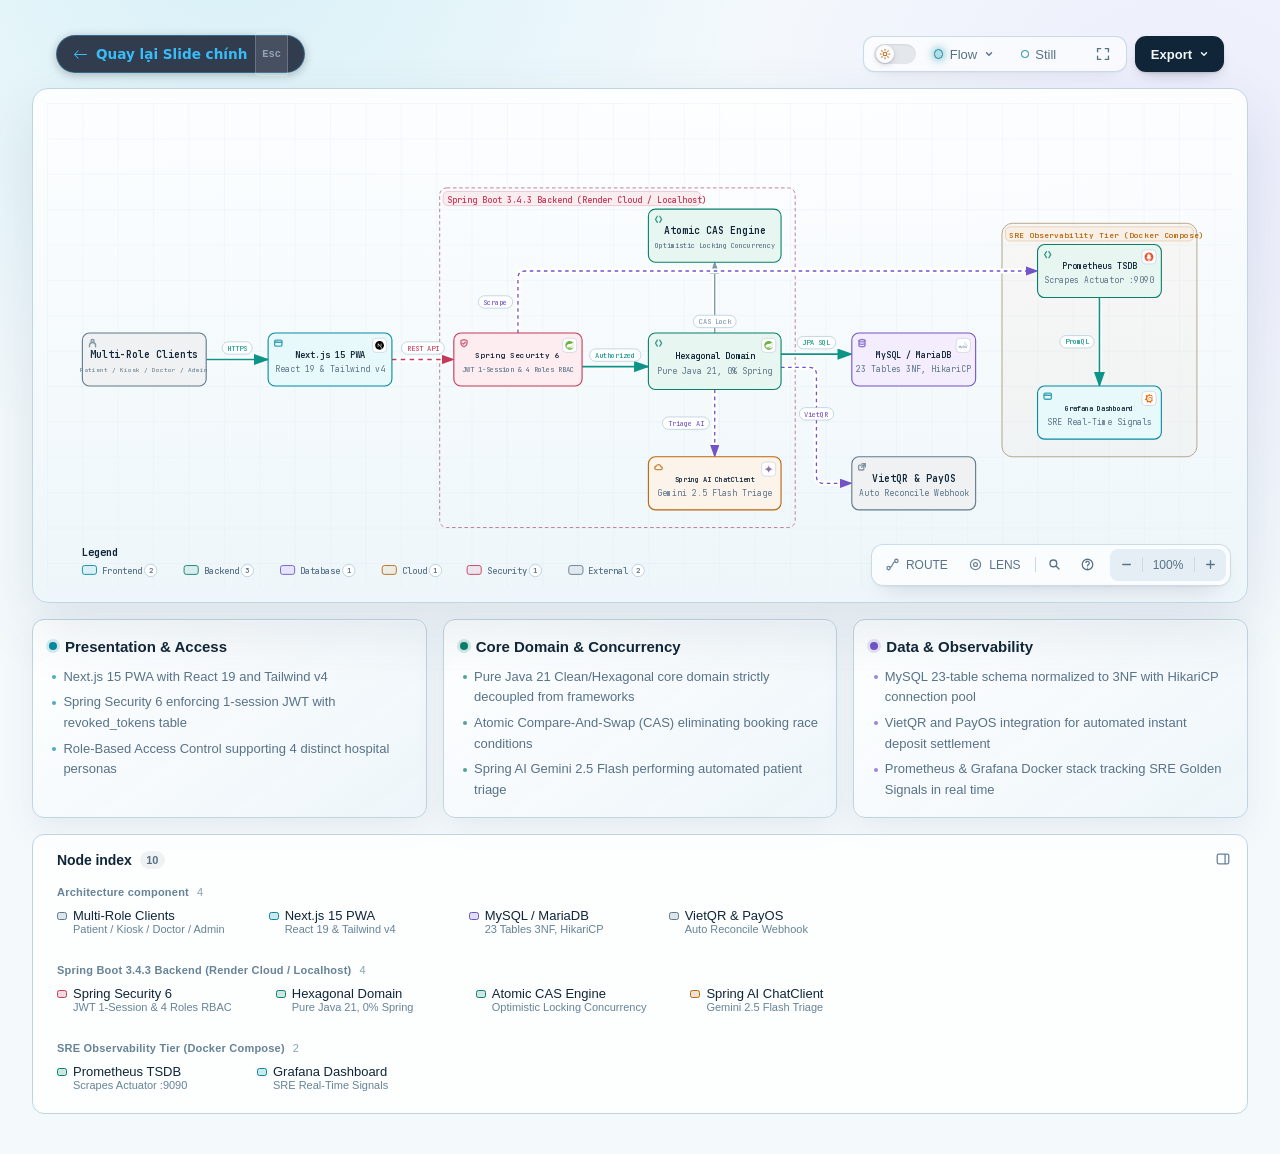
==== b_Slide/medsched_archify_architecture.html @ fb3fb021 "feat: init MedSched Pro presentation slides and documentation" ====
<!DOCTYPE html>
<html lang="en" data-theme="dark" data-preset="signal-flow">
<head>
  <meta charset="UTF-8">
  <meta name="viewport" content="width=device-width, initial-scale=1.0">
  <meta name="generator" content="archify 3.2.0">
  <meta name="archify-reader-contract" content="declared-wide-v1">
  <title>MedSched Pro: Smart Healthcare System Architecture Diagram</title>
  <script>
    // Resolve the theme before first paint so light-preference users don't
    // see a dark flash. The toolbar script below re-applies with UI state.
    (function () {
      try {
        var theme = null;
        try {
          var param = new URLSearchParams(window.location.search).get('theme');
          if (param === 'light' || param === 'dark') theme = param;
          if (new URLSearchParams(window.location.search).get('embed') === '1') {
            document.documentElement.setAttribute('data-embed', 'true');
          }
          if (new URLSearchParams(window.location.search).get('present') === '1') {
            document.documentElement.setAttribute('data-present', 'true');
          }
        } catch (_) {}
        if (!theme) {
          try { theme = localStorage.getItem('archify-theme'); } catch (_) {}
        }
        if (theme !== 'light' && theme !== 'dark') {
          theme = window.matchMedia('(prefers-color-scheme: light)').matches ? 'light' : 'dark';
        }
        document.documentElement.setAttribute('data-theme', theme);
      } catch (_) {}
    })();
  </script>
  <style id="archify-fonts">
/*
JetBrains Mono variable WOFF2 subsets from Google Fonts service revision v24.
These fixed bytes are shared by the viewer and its SVG/raster exports.
No local() source: an installed copy must not override the bundled font.
Uncovered characters (including CJK) still use the system fallback stack.
Upstream: https://github.com/JetBrains/JetBrainsMono

cyrillic-ext    1664 bytes  sha256 9343de2ca5d9549f792e7962375af8efb0f320c7643bfd36c884b5a30e5c396f
cyrillic        8892 bytes  sha256 4995a9a43ac659ec32fcd8b463755cd6a07b31a6e6b3894a6a153b661cf490e2
greek           6800 bytes  sha256 49c3da6c9a2b279b0f1f860f5cfb1f5dc38d88a5c7be9c9b1837bbc4e3db6111
vietnamese      5872 bytes  sha256 d44eb1936043a56038eb02dd70b243f379bef65783f94ec12f277550720411f1
latin-ext      11596 bytes  sha256 9c38cb2d0d2d93c1ee6e21fa78db76f13ea7e15e15cc64214c7ca89b6aaa35c4
latin          31340 bytes  sha256 2c32b9b3ee358c119e210f6f5195f9bd34894d78a785ff2e95d60e718e400af4

Copyright 2020 The JetBrains Mono Project Authors (https://github.com/JetBrains/JetBrainsMono)

This Font Software is licensed under the SIL Open Font License, Version 1.1.
This license is copied below, and is also available with a FAQ at:
https://openfontlicense.org


-----------------------------------------------------------
SIL OPEN FONT LICENSE Version 1.1 - 26 February 2007
-----------------------------------------------------------

PREAMBLE
The goals of the Open Font License (OFL) are to stimulate worldwide
development of collaborative font projects, to support the font creation
efforts of academic and linguistic communities, and to provide a free and
open framework in which fonts may be shared and improved in partnership
with others.

The OFL allows the licensed fonts to be used, studied, modified and
redistributed freely as long as they are not sold by themselves. The
fonts, including any derivative works, can be bundled, embedded,
redistributed and/or sold with any software provided that any reserved
names are not used by derivative works. The fonts and derivatives,
however, cannot be released under any other type of license. The
requirement for fonts to remain under this license does not apply
to any document created using the fonts or their derivatives.

DEFINITIONS
"Font Software" refers to the set of files released by the Copyright
Holder(s) under this license and clearly marked as such. This may
include source files, build scripts and documentation.

"Reserved Font Name" refers to any names specified as such after the
copyright statement(s).

"Original Version" refers to the collection of Font Software components as
distributed by the Copyright Holder(s).

"Modified Version" refers to any derivative made by adding to, deleting,
or substituting -- in part or in whole -- any of the components of the
Original Version, by changing formats or by porting the Font Software to a
new environment.

"Author" refers to any designer, engineer, programmer, technical
writer or other person who contributed to the Font Software.

PERMISSION & CONDITIONS
Permission is hereby granted, free of charge, to any person obtaining
a copy of the Font Software, to use, study, copy, merge, embed, modify,
redistribute, and sell modified and unmodified copies of the Font
Software, subject to the following conditions:

1) Neither the Font Software nor any of its individual components,
in Original or Modified Versions, may be sold by itself.

2) Original or Modified Versions of the Font Software may be bundled,
redistributed and/or sold with any software, provided that each copy
contains the above copyright notice and this license. These can be
included either as stand-alone text files, human-readable headers or
in the appropriate machine-readable metadata fields within text or
binary files as long as those fields can be easily viewed by the user.

3) No Modified Version of the Font Software may use the Reserved Font
Name(s) unless explicit written permission is granted by the corresponding
Copyright Holder. This restriction only applies to the primary font name as
presented to the users.

4) The name(s) of the Copyright Holder(s) or the Author(s) of the Font
Software shall not be used to promote, endorse or advertise any
Modified Version, except to acknowledge the contribution(s) of the
Copyright Holder(s) and the Author(s) or with their explicit written
permission.

5) The Font Software, modified or unmodified, in part or in whole,
must be distributed entirely under this license, and must not be
distributed under any other license. The requirement for fonts to
remain under this license does not apply to any document created
using the Font Software.

TERMINATION
This license becomes null and void if any of the above conditions are
not met.

DISCLAIMER
THE FONT SOFTWARE IS PROVIDED "AS IS", WITHOUT WARRANTY OF ANY KIND,
EXPRESS OR IMPLIED, INCLUDING BUT NOT LIMITED TO ANY WARRANTIES OF
MERCHANTABILITY, FITNESS FOR A PARTICULAR PURPOSE AND NONINFRINGEMENT
OF COPYRIGHT, PATENT, TRADEMARK, OR OTHER RIGHT. IN NO EVENT SHALL THE
COPYRIGHT HOLDER BE LIABLE FOR ANY CLAIM, DAMAGES OR OTHER LIABILITY,
INCLUDING ANY GENERAL, SPECIAL, INDIRECT, INCIDENTAL, OR CONSEQUENTIAL
DAMAGES, WHETHER IN AN ACTION OF CONTRACT, TORT OR OTHERWISE, ARISING
FROM, OUT OF THE USE OR INABILITY TO USE THE FONT SOFTWARE OR FROM
OTHER DEALINGS IN THE FONT SOFTWARE.
*/
    /* cyrillic-ext */
    @font-face { font-family: 'JetBrains Mono'; font-style: normal; font-weight: 400 800; font-display: swap;
      src: url([data-uri]) format('woff2');
      unicode-range: U+0460-052F, U+1C80-1C8A, U+20B4, U+2DE0-2DFF, U+A640-A69F, U+FE2E-FE2F; }
    /* cyrillic */
    @font-face { font-family: 'JetBrains Mono'; font-style: normal; font-weight: 400 800; font-display: swap;
      src: url([data-uri]) format('woff2');
      unicode-range: U+0301, U+0400-045F, U+0490-0491, U+04B0-04B1, U+2116; }
    /* greek */
    @font-face { font-family: 'JetBrains Mono'; font-style: normal; font-weight: 400 800; font-display: swap;
      src: url([data-uri]) format('woff2');
      unicode-range: U+0370-0377, U+037A-037F, U+0384-038A, U+038C, U+038E-03A1, U+03A3-03FF; }
    /* vietnamese */
    @font-face { font-family: 'JetBrains Mono'; font-style: normal; font-weight: 400 800; font-display: swap;
      src: url([data-uri]) format('woff2');
      unicode-range: U+0102-0103, U+0110-0111, U+0128-0129, U+0168-0169, U+01A0-01A1, U+01AF-01B0, U+0300-0301, U+0303-0304, U+0308-0309, U+0323, U+0329, U+1EA0-1EF9, U+20AB; }
    /* latin-ext */
    @font-face { font-family: 'JetBrains Mono'; font-style: normal; font-weight: 400 800; font-display: swap;
      src: url([data-uri]) format('woff2');
      unicode-range: U+0100-02BA, U+02BD-02C5, U+02C7-02CC, U+02CE-02D7, U+02DD-02FF, U+0304, U+0308, U+0329, U+1D00-1DBF, U+1E00-1E9F, U+1EF2-1EFF, U+2020, U+20A0-20AB, U+20AD-20C0, U+2113, U+2C60-2C7F, U+A720-A7FF; }
    /* latin */
    @font-face { font-family: 'JetBrains Mono'; font-style: normal; font-weight: 400 800; font-display: swap;
      src: url([data-uri]) format('woff2');
      unicode-range: U+0000-00FF, U+0131, U+0152-0153, U+02BB-02BC, U+02C6, U+02DA, U+02DC, U+0304, U+0308, U+0329, U+2000-206F, U+20AC, U+2122, U+2191, U+2193, U+2212, U+2215, U+FEFF, U+FFFD; }
  




</style>
  <style>
    /* ==========================================================
       THEME VARIABLES — switch by toggling [data-theme] on <html>
       ========================================================== */
    :root,
    [data-theme="dark"] {
      --bg: #020617;
      --grid: #1e293b;
      --canvas-dot: rgba(148, 163, 184, 0.16);
      --text: #ffffff;
      --text-muted: #94a3b8;
      --text-dim: #475569;
      /* UI chrome and menu hints need more contrast than SVG .t-dim accents */
      --text-faint: #7d8da1;

      --panel: rgba(15, 23, 42, 0.5);
      --panel-border: #1e293b;
      --lane-fill: rgba(15, 23, 42, 0.22);
      --lane-stroke: #334155;

      --arrow: #94a3b8;
      --arrow-emphasis: #34d399;

      /* Opaque mask color used behind semi-transparent component fills
         so the arrows drawn underneath are properly hidden. */
      --mask: #0f172a;

      --frontend-fill:    rgba(8, 51, 68, 0.4);
      --frontend-stroke:  #22d3ee;
      --backend-fill:     rgba(6, 78, 59, 0.4);
      --backend-stroke:   #34d399;
      --database-fill:    rgba(76, 29, 149, 0.4);
      --database-stroke:  #a78bfa;
      --cloud-fill:       rgba(120, 53, 15, 0.3);
      --cloud-stroke:     #fbbf24;
      --security-fill:    rgba(136, 19, 55, 0.4);
      --security-stroke:  #fb7185;
      --messagebus-fill:  rgba(251, 146, 60, 0.3);
      --messagebus-stroke:#fb923c;
      --external-fill:    rgba(30, 41, 59, 0.5);
      --external-stroke:  #94a3b8;

      --toolbar-bg:       rgba(15, 23, 42, 0.8);
      --toolbar-border:   #334155;
      --toolbar-text:     #e2e8f0;
      --toolbar-hover:    rgba(15, 23, 42, 0.95);
      --toolbar-menu-bg:  #0f172a;
    }

    [data-theme="light"] {
      --bg: #f4f5f7;
      --grid: #e9edf2;
      --canvas-dot: #e2e7ec;
      --text: #111827;
      --text-muted: #5b6474;
      --text-dim: #9aa3b2;
      --text-faint: #6b7280;

      --panel: #ffffff;
      --panel-border: #e5e7eb;
      --lane-fill: rgba(248, 250, 252, 0.65);
      --lane-stroke: #cbd5e1;

      --arrow: #64748b;
      --arrow-emphasis: #059669;

      --mask: #ffffff;

      --frontend-fill: rgba(34, 211, 238, 0.15);
      --frontend-stroke: #0891b2;
      --backend-fill: rgba(52, 211, 153, 0.18);
      --backend-stroke: #059669;
      --database-fill: rgba(167, 139, 250, 0.2);
      --database-stroke: #7c3aed;
      --cloud-fill: rgba(251, 191, 36, 0.18);
      --cloud-stroke: #d97706;
      --security-fill: rgba(251, 113, 133, 0.15);
      --security-stroke: #e11d48;
      --messagebus-fill: rgba(251, 146, 60, 0.15);
      --messagebus-stroke: #ea580c;
      --external-fill: rgba(148, 163, 184, 0.18);
      --external-stroke: #64748b;

      --toolbar-bg:       rgba(255, 255, 255, 0.92);
      --toolbar-border:   #cbd5e1;
      --toolbar-text:     #334155;
      --toolbar-hover:    #ffffff;
      --toolbar-menu-bg:  #ffffff;
    }

    /* ==========================================================
       SIGNAL FLOW — an opt-in, motion-forward visual preset.
       The variables also target a standalone exported SVG, whose
       root carries data-preset and data-theme directly.
       ========================================================== */
    [data-preset="signal-flow"][data-theme="dark"] {
      --bg: #030711;
      --grid: #15233a;
      --panel: rgba(6, 14, 28, 0.78);
      --panel-border: #1d3350;
      --lane-fill: rgba(9, 22, 40, 0.5);
      --lane-stroke: #2c4564;
      --text: #f5fbff;
      --text-muted: #9eb0c7;
      --text-dim: #52667f;
      --text-faint: #7890ad;
      --mask: #07101e;
      --frontend-fill: rgba(6, 182, 212, 0.14);
      --frontend-stroke: #67e8f9;
      --backend-fill: rgba(16, 185, 129, 0.14);
      --backend-stroke: #5eead4;
      --database-fill: rgba(139, 92, 246, 0.16);
      --database-stroke: #c4b5fd;
      --cloud-fill: rgba(245, 158, 11, 0.13);
      --cloud-stroke: #fcd34d;
      --security-fill: rgba(244, 63, 94, 0.13);
      --security-stroke: #fda4af;
      --messagebus-fill: rgba(249, 115, 22, 0.13);
      --messagebus-stroke: #fdba74;
      --external-fill: rgba(71, 85, 105, 0.24);
      --external-stroke: #a5b4c7;
      --arrow: #7890ad;
      --arrow-emphasis: #2dd4bf;
      --toolbar-bg: rgba(7, 16, 30, 0.86);
      --toolbar-border: #29415f;
      --toolbar-menu-bg: #07101e;
    }

    [data-preset="signal-flow"][data-theme="light"] {
      --bg: #f4f9fc;
      --grid: #d4e5ee;
      --panel: rgba(255, 255, 255, 0.82);
      --panel-border: #bfd5e2;
      --lane-fill: rgba(232, 243, 248, 0.62);
      --lane-stroke: #a9c5d5;
      --text: #102638;
      --text-muted: #587287;
      --text-dim: #8aa2b4;
      --text-faint: #668397;
      --mask: #ffffff;
      --frontend-fill: rgba(6, 182, 212, 0.09);
      --frontend-stroke: #0789a1;
      --backend-fill: rgba(5, 150, 105, 0.09);
      --backend-stroke: #087f69;
      --database-fill: rgba(124, 58, 237, 0.09);
      --database-stroke: #7254c7;
      --cloud-fill: rgba(217, 119, 6, 0.08);
      --cloud-stroke: #b9670b;
      --security-fill: rgba(225, 29, 72, 0.08);
      --security-stroke: #c53a59;
      --messagebus-fill: rgba(234, 88, 12, 0.08);
      --messagebus-stroke: #c65f27;
      --external-fill: rgba(100, 116, 139, 0.1);
      --external-stroke: #607a8c;
      --arrow: #7b97aa;
      --arrow-emphasis: #0d9488;
    }

    /* ==========================================================
       BLUEPRINT — a review-first drafting preset for deployment,
       infrastructure, and technical design documentation. It keeps
       the same semantic palette and geometry while trading glow for
       precise grid contrast, squared materials, and drafting marks.
       ========================================================== */
    [data-preset="blueprint"][data-theme="dark"] {
      --bg: #06131f;
      --grid: #17425a;
      --panel: rgba(7, 27, 43, 0.9);
      --panel-border: #27627f;
      --lane-fill: rgba(10, 43, 66, 0.36);
      --lane-stroke: #34799a;
      --text: #e3f6ff;
      --text-muted: #91b8ca;
      --text-dim: #557e92;
      --text-faint: #739caf;
      --mask: #0a2031;
      --frontend-fill: rgba(26, 157, 193, 0.14);
      --frontend-stroke: #66d9ef;
      --backend-fill: rgba(31, 155, 124, 0.13);
      --backend-stroke: #69dfbd;
      --database-fill: rgba(120, 105, 196, 0.14);
      --database-stroke: #b4a8ff;
      --cloud-fill: rgba(197, 145, 43, 0.13);
      --cloud-stroke: #ffd166;
      --security-fill: rgba(199, 76, 104, 0.13);
      --security-stroke: #ff8da1;
      --messagebus-fill: rgba(207, 112, 49, 0.13);
      --messagebus-stroke: #ffad66;
      --external-fill: rgba(84, 119, 139, 0.18);
      --external-stroke: #a7cad9;
      --arrow: #78a3b7;
      --arrow-emphasis: #64dfc1;
      --toolbar-bg: rgba(7, 28, 45, 0.92);
      --toolbar-border: #34799a;
      --toolbar-text: #d8f3ff;
      --toolbar-hover: rgba(18, 58, 83, 0.95);
      --toolbar-menu-bg: #0a2031;
    }

    [data-preset="blueprint"][data-theme="light"] {
      --bg: #edf7fa;
      --grid: #b5d5e1;
      --panel: rgba(249, 253, 255, 0.94);
      --panel-border: #78aabd;
      --lane-fill: rgba(210, 232, 240, 0.42);
      --lane-stroke: #83b2c4;
      --text: #123344;
      --text-muted: #4e7486;
      --text-dim: #86a6b4;
      --text-faint: #668c9d;
      --mask: #f9fdff;
      --frontend-fill: rgba(8, 145, 178, 0.08);
      --frontend-stroke: #087f9c;
      --backend-fill: rgba(5, 128, 101, 0.08);
      --backend-stroke: #08755f;
      --database-fill: rgba(100, 75, 180, 0.08);
      --database-stroke: #6757a8;
      --cloud-fill: rgba(181, 120, 15, 0.08);
      --cloud-stroke: #a86609;
      --security-fill: rgba(190, 48, 80, 0.07);
      --security-stroke: #b32f50;
      --messagebus-fill: rgba(196, 81, 22, 0.07);
      --messagebus-stroke: #b65120;
      --external-fill: rgba(79, 112, 128, 0.08);
      --external-stroke: #506f7e;
      --arrow: #6d93a5;
      --arrow-emphasis: #087f69;
      --toolbar-bg: rgba(247, 252, 254, 0.94);
      --toolbar-border: #8ab5c5;
      --toolbar-text: #294f61;
      --toolbar-hover: #ffffff;
      --toolbar-menu-bg: #f9fdff;
    }

    /* ==========================================================
       EDITORIAL — a warm, publication-minded preset for design
       reviews, launch notes, and documentation. The diagram keeps
       the same semantic palette and exact geometry, but trades
       software chrome for paper, ink, ruled structure, and one
       restrained vermilion accent.
       ========================================================== */
    [data-preset="editorial"][data-theme="dark"] {
      --bg: #181611;
      --grid: #39342a;
      --panel: rgba(35, 31, 24, 0.96);
      --panel-border: #625a4a;
      --lane-fill: rgba(52, 46, 35, 0.46);
      --lane-stroke: #726957;
      --text: #f4eddf;
      --text-muted: #b9ae9b;
      --text-dim: #776e60;
      --text-faint: #9d917e;
      --mask: #231f18;
      --frontend-fill: rgba(43, 133, 142, 0.16);
      --frontend-stroke: #7fc6c7;
      --backend-fill: rgba(63, 132, 92, 0.16);
      --backend-stroke: #8fc29e;
      --database-fill: rgba(117, 91, 141, 0.17);
      --database-stroke: #c0a4d0;
      --cloud-fill: rgba(170, 119, 49, 0.16);
      --cloud-stroke: #d8ad68;
      --security-fill: rgba(157, 69, 65, 0.17);
      --security-stroke: #df9085;
      --messagebus-fill: rgba(174, 79, 42, 0.16);
      --messagebus-stroke: #df946f;
      --external-fill: rgba(126, 115, 96, 0.18);
      --external-stroke: #b8ad99;
      --arrow: #948978;
      --arrow-emphasis: #dd6b3d;
      --toolbar-bg: rgba(35, 31, 24, 0.92);
      --toolbar-border: #625a4a;
      --toolbar-text: #eee5d5;
      --toolbar-hover: #302a20;
      --toolbar-menu-bg: #231f18;
    }

    [data-preset="editorial"][data-theme="light"] {
      --bg: #f2eee5;
      --grid: #d8d0c2;
      --panel: rgba(251, 248, 241, 0.97);
      --panel-border: #c4b9a6;
      --lane-fill: rgba(229, 221, 207, 0.42);
      --lane-stroke: #b8aa94;
      --text: #242018;
      --text-muted: #6f6658;
      --text-dim: #a09788;
      --text-faint: #817767;
      --mask: #fbf8f1;
      --frontend-fill: rgba(31, 117, 126, 0.09);
      --frontend-stroke: #287e84;
      --backend-fill: rgba(42, 119, 75, 0.09);
      --backend-stroke: #397b53;
      --database-fill: rgba(105, 75, 130, 0.09);
      --database-stroke: #765d86;
      --cloud-fill: rgba(157, 103, 31, 0.1);
      --cloud-stroke: #9a671f;
      --security-fill: rgba(153, 58, 52, 0.09);
      --security-stroke: #9e463f;
      --messagebus-fill: rgba(182, 70, 27, 0.09);
      --messagebus-stroke: #ad4b25;
      --external-fill: rgba(101, 91, 75, 0.09);
      --external-stroke: #746b5e;
      --arrow: #8a806f;
      --arrow-emphasis: #bb4c23;
      --toolbar-bg: rgba(251, 248, 241, 0.94);
      --toolbar-border: #c4b9a6;
      --toolbar-text: #40392f;
      --toolbar-hover: #fffdf8;
      --toolbar-menu-bg: #fbf8f1;
    }

    * { margin: 0; padding: 0; box-sizing: border-box; }

    body {
      --archify-page-top: 2rem;
      font-family: -apple-system, BlinkMacSystemFont, 'Segoe UI', 'PingFang SC', 'Hiragino Sans GB', 'Microsoft YaHei', 'Noto Sans CJK SC', 'Noto Sans', Roboto, 'Helvetica Neue', Arial, sans-serif;
      -webkit-font-smoothing: antialiased;
      background: var(--bg);
      min-height: 100vh;
      padding: var(--archify-page-top) 2rem 2rem;
      color: var(--text);
      /* Theme surfaces change together; animating the page background leaves it
         visibly out of sync with the SVG and panel for the first 200ms. */
    }

    html[data-preset="signal-flow"] body {
      background-image:
        radial-gradient(circle at 18% -8%, rgba(34, 211, 238, 0.14), transparent 34rem),
        radial-gradient(circle at 92% 18%, rgba(139, 92, 246, 0.12), transparent 30rem);
      background-attachment: fixed;
    }
    html[data-preset="signal-flow"][data-theme="light"] body {
      background-image:
        radial-gradient(circle at 18% -8%, rgba(6, 182, 212, 0.12), transparent 34rem),
        radial-gradient(circle at 92% 18%, rgba(139, 92, 246, 0.08), transparent 30rem);
    }
    html[data-preset="blueprint"] body {
      background-image:
        linear-gradient(var(--grid) 1px, transparent 1px),
        linear-gradient(90deg, var(--grid) 1px, transparent 1px);
      background-size: 32px 32px;
      background-position: -1px -1px;
      background-attachment: fixed;
    }
    html[data-preset="editorial"] body {
      background-image:
        linear-gradient(90deg, transparent 0, transparent 5.4rem, color-mix(in srgb, var(--security-stroke) 18%, transparent) 5.4rem, color-mix(in srgb, var(--security-stroke) 18%, transparent) calc(5.4rem + 1px), transparent calc(5.4rem + 1px)),
        repeating-linear-gradient(0deg, transparent 0, transparent 31px, color-mix(in srgb, var(--grid) 36%, transparent) 31px, color-mix(in srgb, var(--grid) 36%, transparent) 32px);
      background-attachment: fixed;
    }

    /* Gallery/embed mode keeps the generated artifact as the source of truth
       while presenting only its diagram surface inside a proof card. */
    html[data-embed="true"] body {
      min-height: 0;
      padding: 0;
      overflow: hidden;
      background: var(--bg);
      background-image: none;
    }
    html[data-embed="true"] .toolbar,
    html[data-embed="true"] .header,
    html[data-embed="true"] .cards,
    html[data-embed="true"] .diagram-nav,
    html[data-embed="true"] .overview-map,
    html[data-embed="true"] .focus-chip,
    html[data-embed="true"] .route-probe,
    html[data-embed="true"] .semantic-lens,
    html[data-embed="true"] .diagram-guide,
    html[data-embed="true"] .node-finder,
    html[data-embed="true"] .node-outline { display: none !important; }
    html[data-embed="true"] .container { max-width: none; }
    html[data-embed="true"] .diagram-container {
      padding: 0.5rem;
      border: 0;
      border-radius: 0;
      box-shadow: none;
    }
    html[data-embed="true"] .diagram-container svg { min-width: 0; }

    /* Presentation Stage is a viewer-only layer: it gives the live diagram
       the viewport while keeping guided views, theme, focus, and exports real.
       Embed mode wins when both query parameters are present. */
    html[data-present="true"]:not([data-embed="true"]) body {
      --archify-page-top: 1rem;
      height: 100dvh;
      min-height: 0;
      padding: 1rem;
      overflow: hidden;
    }
    html[data-present="true"]:not([data-embed="true"]) .container {
      display: flex;
      flex-direction: column;
      gap: 0.75rem;
      width: 100%;
      max-width: none;
      height: calc(100dvh - 2rem);
    }
    html[data-present="true"]:not([data-embed="true"]) .header {
      flex: none;
      min-width: 0;
      margin: 0;
      padding-right: 23rem;
    }
    html[data-present="true"]:not([data-embed="true"]) .header-row { margin-bottom: 0.25rem; }
    html[data-present="true"]:not([data-embed="true"]) .subtitle {
      overflow: hidden;
      text-overflow: ellipsis;
      white-space: nowrap;
    }

    html[data-present="true"]:not([data-embed="true"]) .diagram-container {
      display: flex;
      flex: 1 1 auto;
      align-items: center;
      justify-content: center;
      min-height: 0;
      padding: 0.75rem;
      padding-bottom: calc(0.75rem + var(--archify-nav-reserve));
    }
    html[data-present="true"]:not([data-embed="true"]) .diagram-container > svg {
      flex: 1 1 auto;
      height: 100%;
      min-height: 0;
      width: 100%;
      min-width: 0;
    }
    html[data-present="true"]:not([data-embed="true"]) .cards { display: none; }
    html[data-present="true"]:not([data-embed="true"]) #btn-present {
      border-color: var(--frontend-stroke);
      color: var(--frontend-stroke);
    }

    /* The reader owns only the outer scale. Compact automatic sequences fit at
       their authored text size or larger. Long sequences and waterfall rows
       favor reading width and page scroll; other diagrams keep height fitting.
       Small automatic canvases retain a modest scale inside a usable shell.
       Every strategy preserves the authored SVG/viewBox and semantic geometry. */
    .container {
      width: 100%;
      max-width: var(--archify-reader-width, 1440px);
      margin: 0 auto;
    }
    html[data-reader-area="true"] .diagram-container {
      min-height: var(--archify-diagram-min-height);
      display: flex;
      align-items: center;
    }
    html[data-reader-area="true"] .diagram-container > svg { flex-shrink: 0; }
    /* The original SVG legend can use the outer corner while the capped or fitted
       diagram stays centered. The container still clips all outer paint. */
    .diagram-container:has([data-reader-legend-corner]) > svg { overflow: visible; }
    .diagram-container [data-reader-legend-corner] {
      transform-origin: 0 0;
      transform-box: view-box;
      transform: var(--archify-reader-legend-transform);
    }
    html[data-reader-narrow="true"]:not([data-present="true"]) .diagram-container > svg {
      min-width: 0;
      max-width: var(--archify-diagram-max-width);
      margin-inline: auto;
    }
    @media (min-width: 768px) and (max-height: 920px) {
      .header { margin-bottom: 1rem; }
      .diagram-container { padding: 1rem; }
      .cards { margin-top: 1rem; }
      .card { padding: 1rem; }
    }

    .header { margin-bottom: 1.5rem; padding-right: 29.5rem; }

    html[data-preset="signal-flow"] .header,
    html[data-preset="blueprint"] .header,
    html[data-preset="editorial"] .header { padding-right: 29.5rem; }

    .header-row {
      display: flex;
      align-items: center;
      gap: 0.75rem;
      min-height: 2.75rem;
      margin-bottom: 0.25rem;
    }

    .pulse-dot {
      flex: none;
      width: 10px;
      height: 10px;
      background: var(--frontend-stroke);
      border-radius: 50%;
      box-shadow: 0 0 0 4px color-mix(in srgb, var(--frontend-stroke) 16%, transparent);
      animation: none;
    }

    html[data-motion-capable="true"] .pulse-dot { animation: pulse 2s infinite; }

    @keyframes pulse {
      0%, 100% { opacity: 1; }
      50% { opacity: 0.5; }
    }

    h1 {
      font-size: 1.5rem;
      font-weight: 650;
      line-height: 1.25;
      letter-spacing: -0.015em;
    }

    .subtitle {
      color: var(--text-muted);
      font-size: 0.875rem;
      line-height: 1.55;
      margin-left: 1.375rem;
    }

    html[data-preset="signal-flow"] .header-row::after {
      content: attr(data-preset-badge-signal-flow);
      flex: none;
      margin-left: 0.25rem;
      color: var(--frontend-stroke);
      border: 1px solid var(--frontend-stroke);
      border-radius: 999px;
      padding: 0.28rem 0.6rem;
      font-size: 0.625rem;
      letter-spacing: 0.12em;
      opacity: 0.82;
      box-shadow: 0 0 20px rgba(34, 211, 238, 0.12);
      white-space: nowrap;
    }

    html[data-preset="blueprint"] .pulse-dot {
      width: 10px;
      height: 10px;
      border: 1px solid var(--frontend-stroke);
      border-radius: 1px;
      background: transparent;
      box-shadow: inset 0 0 0 2px var(--bg);
      transform: rotate(45deg);
      animation: none;
    }
    html[data-preset="blueprint"] .header-row::after {
      content: attr(data-preset-badge-blueprint);
      flex: none;
      margin-left: 0.25rem;
      padding: 0.28rem 0.55rem;
      border-top: 1px solid var(--frontend-stroke);
      border-bottom: 1px solid var(--frontend-stroke);
      color: var(--frontend-stroke);
      font-size: 0.5625rem;
      font-weight: 700;
      letter-spacing: 0.14em;
      white-space: nowrap;
    }

    html[data-preset="editorial"] h1,
    html[data-preset="editorial"] .card h3 {
      font-family: Georgia, 'Times New Roman', 'Songti SC', STSong, serif;
      letter-spacing: -0.02em;
    }
    html[data-preset="editorial"] h1 { font-size: 1.72rem; font-weight: 600; }
    html[data-preset="editorial"] .pulse-dot {
      width: 9px;
      height: 9px;
      border: 1px solid var(--arrow-emphasis);
      border-radius: 0;
      background: var(--arrow-emphasis);
      box-shadow: 0 0 0 3px color-mix(in srgb, var(--arrow-emphasis) 14%, transparent);
      transform: rotate(45deg);
      animation: none;
    }
    html[data-preset="editorial"] .header-row::after {
      content: attr(data-preset-badge-editorial);
      flex: none;
      margin-left: 0.25rem;
      padding: 0.32rem 0 0.24rem;
      border-bottom: 2px solid var(--arrow-emphasis);
      color: var(--arrow-emphasis);
      font-family: Georgia, 'Times New Roman', serif;
      font-size: 0.625rem;
      font-style: italic;
      font-weight: 600;
      letter-spacing: 0.08em;
      white-space: nowrap;
    }

    .diagram-container {
      --archify-nav-reserve: 0px;
      background: var(--panel);
      border-radius: 1rem;
      border: 1px solid var(--panel-border);
      box-shadow: 0 1px 2px rgba(15, 23, 42, 0.04), 0 16px 40px -20px rgba(15, 23, 42, 0.18);
      padding: 1.5rem;
      padding-bottom: calc(1.5rem + var(--archify-nav-reserve));
      overflow: hidden;
      position: relative;
    }

    html[data-preset="signal-flow"] .diagram-container {
      position: relative;
      overflow: hidden;
      background: linear-gradient(180deg, rgba(8, 20, 38, 0.82), rgba(3, 8, 18, 0.94));
      box-shadow: inset 0 1px 0 rgba(255, 255, 255, 0.04), 0 28px 80px rgba(0, 0, 0, 0.34);
    }
    html[data-preset="signal-flow"][data-theme="light"] .diagram-container {
      background: linear-gradient(180deg, rgba(255, 255, 255, 0.9), rgba(237, 246, 250, 0.94));
      box-shadow: inset 0 1px 0 rgba(255, 255, 255, 0.72), 0 24px 60px rgba(45, 78, 99, 0.12);
    }
    html[data-preset="blueprint"] .diagram-container {
      border-color: var(--panel-border);
      border-radius: 0.35rem;
      background: var(--panel);
      box-shadow:
        inset 0 0 0 1px color-mix(in srgb, var(--panel-border) 34%, transparent),
        0 18px 48px rgba(0, 0, 0, 0.16);
    }
    html[data-preset="blueprint"] .diagram-container::after {
      content: "";
      position: absolute;
      z-index: 10;
      inset: 0.7rem;
      pointer-events: none;
      background:
        linear-gradient(var(--frontend-stroke), var(--frontend-stroke)) left top / 1.35rem 1px no-repeat,
        linear-gradient(var(--frontend-stroke), var(--frontend-stroke)) left top / 1px 1.35rem no-repeat,
        linear-gradient(var(--frontend-stroke), var(--frontend-stroke)) right top / 1.35rem 1px no-repeat,
        linear-gradient(var(--frontend-stroke), var(--frontend-stroke)) right top / 1px 1.35rem no-repeat,
        linear-gradient(var(--frontend-stroke), var(--frontend-stroke)) left bottom / 1.35rem 1px no-repeat,
        linear-gradient(var(--frontend-stroke), var(--frontend-stroke)) left bottom / 1px 1.35rem no-repeat,
        linear-gradient(var(--frontend-stroke), var(--frontend-stroke)) right bottom / 1.35rem 1px no-repeat,
        linear-gradient(var(--frontend-stroke), var(--frontend-stroke)) right bottom / 1px 1.35rem no-repeat;
      opacity: 0.58;
    }
    html[data-preset="editorial"] .diagram-container {
      overflow: hidden;
      border-color: var(--panel-border);
      border-radius: 0.38rem;
      background:
        linear-gradient(90deg, color-mix(in srgb, var(--security-fill) 58%, transparent), transparent 12%),
        var(--panel);
      box-shadow:
        0 1px 0 color-mix(in srgb, var(--text) 6%, transparent),
        0 18px 48px color-mix(in srgb, #000 19%, transparent);
    }
    html[data-preset="editorial"] .diagram-container::after {
      position: absolute;
      z-index: 10;
      top: 0.72rem;
      right: 1.25rem;
      padding: 0.2rem 0.52rem;
      border: 1px solid var(--panel-border);
      background: var(--panel);
      color: var(--arrow-emphasis);
      content: attr(data-preset-badge-editorial-plate);
      font-family: Georgia, 'Times New Roman', serif;
      font-size: 0.52rem;
      font-style: italic;
      font-weight: 600;
      letter-spacing: 0.09em;
      pointer-events: none;
    }
    html[data-embed="true"][data-preset="editorial"] .diagram-container::after { display: none; }
    html[data-motion-capable="true"][data-preset="signal-flow"][data-ambient-entry="running"] .diagram-container::before {
      content: "";
      position: absolute;
      inset: 0;
      pointer-events: none;
      background: linear-gradient(115deg, transparent 28%, rgba(103, 232, 249, 0.035) 48%, transparent 68%);
      transform: translateX(-70%);
      animation: archify-signal-scan 4.8s ease-in-out 1 both;
    }

    /* Motion Governor gives the reader a real static state and gives the
       strongest semantic action the only motion budget. Atmosphere resets to
       its authored base instead of freezing mid-cycle. Static artifacts never
       start a decorative pulse or scan. */
    html:not([data-motion-capable="true"]) svg[data-animation="trace"] [data-animate] {
      animation: none !important;
    }
    html:not([data-motion-capable="true"]) svg[data-animation="trace"] [data-graph-role="automatic-crossover"]:has(> [data-animate="edge"]) > [data-graph-role="automatic-crossover-underlay"] {
      animation: none !important;
    }
    html[data-motion="still"] .pulse-dot,
    html[data-motion="still"] .diagram-container::before,
    html[data-motion="still"] svg[data-animation="trace"] [data-animate],
    html[data-motion-owner] .pulse-dot,
    html[data-motion-owner] .diagram-container::before,
    html[data-motion-owner] svg[data-animation="trace"] [data-animate],
    html[data-embed="true"] .pulse-dot,
    html[data-embed="true"] .diagram-container::before,
    html[data-share-playback="true"] .pulse-dot,
    html[data-share-playback="true"] .diagram-container::before,
    html[data-document-hidden="true"] .pulse-dot,
    html[data-document-hidden="true"] .diagram-container::before,
    html[data-document-hidden="true"] svg[data-animation="trace"] [data-animate],
    html[data-motion="still"] svg[data-animation="trace"] [data-graph-role="automatic-crossover"]:has(> [data-animate="edge"]) > [data-graph-role="automatic-crossover-underlay"],
    html[data-motion-owner] svg[data-animation="trace"] [data-graph-role="automatic-crossover"]:has(> [data-animate="edge"]) > [data-graph-role="automatic-crossover-underlay"],
    html[data-embed="true"] svg[data-animation="trace"] [data-graph-role="automatic-crossover"]:has(> [data-animate="edge"]) > [data-graph-role="automatic-crossover-underlay"],
    html[data-share-playback="true"] svg[data-animation="trace"] [data-graph-role="automatic-crossover"]:has(> [data-animate="edge"]) > [data-graph-role="automatic-crossover-underlay"],
    html[data-document-hidden="true"] svg[data-animation="trace"] [data-graph-role="automatic-crossover"]:has(> [data-animate="edge"]) > [data-graph-role="automatic-crossover-underlay"] {
      animation: none !important;
    }
    html[data-motion="still"] .diagram-container::before,
    html[data-motion-owner] .diagram-container::before,
    html[data-embed="true"] .diagram-container::before,
    html[data-share-playback="true"] .diagram-container::before {
      opacity: 0;
    }
    html[data-motion="still"] .intent-trace-flow,
    html[data-motion="still"] .route-probe-flow,
    html[data-motion="still"] .route-journey-flow,
    html[data-motion="still"] .semantic-lens-flow,
    html[data-motion="still"] .diagram-guide,
    html[data-motion="still"] .overview-map-live,
    html[data-document-hidden="true"] .intent-trace-flow,
    html[data-document-hidden="true"] .route-probe-flow,
    html[data-document-hidden="true"] .route-journey-flow,
    html[data-document-hidden="true"] .semantic-lens-flow,
    html[data-document-hidden="true"] .diagram-guide,
    html[data-document-hidden="true"] .overview-map-live {
      animation: none !important;
    }

    html[data-motion="still"] .intent-trace-flow,
    html[data-motion="still"] .route-probe-flow {
      stroke-dasharray: none;
      stroke-dashoffset: 0;
      opacity: 0.72;
    }
    html[data-motion="still"] .route-journey-overlay,
    html[data-document-hidden="true"] .route-journey-overlay { display: none !important; }
    html[data-motion="still"] .relationship-pulse-overlay { display: none !important; }

    html[data-motion="still"] svg [data-node-id],
    html[data-motion="still"] svg [data-edge-from],
    html[data-motion="still"] svg [data-detail],
    html[data-motion="still"] svg [data-detail-anchor],
    html[data-motion="still"] svg [data-legend-hit],
    html[data-motion="still"] svg {
      transition: none !important;
    }

    svg {
      font-family: 'JetBrains Mono', ui-monospace, SFMono-Regular, Menlo, Consolas, 'DejaVu Sans Mono', 'Liberation Mono', 'Noto Sans Mono CJK SC', 'PingFang SC', 'Hiragino Sans GB', 'Microsoft YaHei', monospace;
      width: 100%;
      min-width: min(900px, 100%);
      display: block;
      transform-origin: 0 0;
      transition: transform 0.18s ease;
    }

    .diagram-container.is-camera-moving svg {
      transition: transform 0.42s cubic-bezier(0.22, 1, 0.36, 1);
    }
    .diagram-container.is-camera-transaction svg { transition: none; }
    .diagram-container.is-pannable { cursor: grab; }
    .diagram-container.is-panning { cursor: grabbing; user-select: none; }
    .diagram-container.is-panning svg { transition: none; }

    .diagram-nav {
      position: absolute;
      right: 1rem;
      bottom: 1rem;
      z-index: 12;
      translate: 0 calc(-1 * var(--archify-dock-lift, 0px));
      display: inline-flex;
      align-items: center;
      max-width: calc(100% - 2rem);
      padding: 0.25rem;
      gap: 0.0625rem;
      overflow-x: auto;
      border: 1px solid color-mix(in srgb, var(--panel-border) 80%, transparent);
      border-radius: 0.75rem;
      background: color-mix(in srgb, var(--panel) 84%, transparent);
      box-shadow: 0 1px 2px rgba(15, 23, 42, 0.05), 0 10px 28px -14px rgba(15, 23, 42, 0.28);
      backdrop-filter: blur(14px) saturate(1.2);
      scrollbar-width: none;
    }
    .diagram-nav::-webkit-scrollbar { display: none; }
    .diagram-nav button,
    .focus-chip button {
      border: 0;
      background: transparent;
      color: var(--toolbar-text);
      font: inherit;
      cursor: pointer;
    }
    .diagram-nav button {
      min-width: 2rem;
      height: 2rem;
      padding: 0 0.4rem;
      border-radius: 0.5rem;
      color: var(--text-muted);
      font-size: 0.75rem;
      font-weight: 500;
      letter-spacing: 0;
      transition: background 0.15s, color 0.15s;
    }
    .diagram-nav button:hover,
    .diagram-nav button:focus-visible {
      color: var(--text);
      background: color-mix(in srgb, var(--text) 6%, transparent);
    }
    .diagram-nav button:hover,
    .diagram-nav button:focus-visible,
    .focus-chip button:hover,
    .focus-chip button:focus-visible { background: var(--toolbar-hover); }
    .diagram-nav button:focus-visible,
    .focus-chip button:focus-visible {
      outline: 2px solid var(--frontend-stroke);
      outline-offset: 1px;
    }
    .diagram-nav button:disabled { opacity: 0.38; cursor: default; }
    /* The Guide stays on the ? shortcut; Map only earns dock space once the
       reader has zoomed past the full diagram (or opened it from the keyboard). */
    .diagram-nav button[hidden] { display: none; }
    .diagram-container:not(.is-pannable) #btn-overview-map:not([data-radar-requested]):not(:focus) { display: none; }
    .diagram-nav button:disabled:hover { background: transparent; }
    .diagram-nav #btn-route-probe,
    .diagram-nav #btn-overview-map,
    .diagram-nav #btn-semantic-lens {
      min-width: auto;
      padding-inline: 0.6rem;
      color: var(--text-muted);
      font-weight: 500;
    }
    .diagram-nav #btn-node-finder,
    .diagram-nav [data-view="out"] {
      position: relative;
      margin-left: 0.375rem;
    }
    .diagram-nav #btn-node-finder::before,
    .diagram-nav [data-view="out"]::before {
      position: absolute;
      top: 0.55rem;
      bottom: 0.55rem;
      left: -0.19rem;
      width: 1px;
      background: color-mix(in srgb, var(--panel-border) 90%, transparent);
      content: "";
      pointer-events: none;
    }
    .diagram-nav-icon {
      display: block;
      width: 0.95rem;
      height: 0.95rem;
      margin: auto;
      background: currentColor;
      -webkit-mask-position: center;
      -webkit-mask-repeat: no-repeat;
      -webkit-mask-size: contain;
      mask-position: center;
      mask-repeat: no-repeat;
      mask-size: contain;
    }
    .diagram-nav-icon.find {
      -webkit-mask-image: url("data:image/svg+xml,%3Csvg xmlns='http://www.w3.org/2000/svg' viewBox='0 0 20 20'%3E%3Ccircle cx='8.5' cy='8.5' r='4.5' fill='none' stroke='black' stroke-width='1.8'/%3E%3Cpath d='m12 12 4 4' fill='none' stroke='black' stroke-width='1.8' stroke-linecap='round'/%3E%3C/svg%3E");
      mask-image: url("data:image/svg+xml,%3Csvg xmlns='http://www.w3.org/2000/svg' viewBox='0 0 20 20'%3E%3Ccircle cx='8.5' cy='8.5' r='4.5' fill='none' stroke='black' stroke-width='1.8'/%3E%3Cpath d='m12 12 4 4' fill='none' stroke='black' stroke-width='1.8' stroke-linecap='round'/%3E%3C/svg%3E");
    }
    .diagram-nav-icon.guide {
      -webkit-mask-image: url("data:image/svg+xml,%3Csvg xmlns='http://www.w3.org/2000/svg' viewBox='0 0 20 20'%3E%3Ccircle cx='10' cy='10' r='7' fill='none' stroke='black' stroke-width='1.7'/%3E%3Cpath d='M7.8 7.3a2.4 2.4 0 014.6.9c0 1.8-2.4 2-2.4 3.7M10 14.9h.01' fill='none' stroke='black' stroke-width='1.7' stroke-linecap='round'/%3E%3C/svg%3E");
      mask-image: url("data:image/svg+xml,%3Csvg xmlns='http://www.w3.org/2000/svg' viewBox='0 0 20 20'%3E%3Ccircle cx='10' cy='10' r='7' fill='none' stroke='black' stroke-width='1.7'/%3E%3Cpath d='M7.8 7.3a2.4 2.4 0 014.6.9c0 1.8-2.4 2-2.4 3.7M10 14.9h.01' fill='none' stroke='black' stroke-width='1.7' stroke-linecap='round'/%3E%3C/svg%3E");
    }
    .diagram-nav-icon.minus {
      -webkit-mask-image: url("data:image/svg+xml,%3Csvg xmlns='http://www.w3.org/2000/svg' viewBox='0 0 20 20'%3E%3Cpath d='M5 10h10' fill='none' stroke='black' stroke-width='1.8' stroke-linecap='round'/%3E%3C/svg%3E");
      mask-image: url("data:image/svg+xml,%3Csvg xmlns='http://www.w3.org/2000/svg' viewBox='0 0 20 20'%3E%3Cpath d='M5 10h10' fill='none' stroke='black' stroke-width='1.8' stroke-linecap='round'/%3E%3C/svg%3E");
    }
    .diagram-nav-icon.plus {
      -webkit-mask-image: url("data:image/svg+xml,%3Csvg xmlns='http://www.w3.org/2000/svg' viewBox='0 0 20 20'%3E%3Cpath d='M10 5v10M5 10h10' fill='none' stroke='black' stroke-width='1.8' stroke-linecap='round'/%3E%3C/svg%3E");
      mask-image: url("data:image/svg+xml,%3Csvg xmlns='http://www.w3.org/2000/svg' viewBox='0 0 20 20'%3E%3Cpath d='M10 5v10M5 10h10' fill='none' stroke='black' stroke-width='1.8' stroke-linecap='round'/%3E%3C/svg%3E");
    }
    .diagram-nav [data-view="reset"] {
      display: inline-flex;
      align-items: center;
      justify-content: center;
      gap: 0.2rem;
      min-width: 3.1rem;
      padding-inline: 0.35rem;
    }
    .diagram-nav [data-view="reset"][data-detail-visible] {
      min-width: 3.8rem;
    }
    .diagram-nav-detail {
      color: color-mix(in srgb, var(--toolbar-text) 52%, transparent);
      font-size: 0.44rem;
      font-weight: 700;
      line-height: 1;
      letter-spacing: 0.07em;
    }
    .diagram-nav-percent {
      color: var(--text-muted);
      font-size: 0.75rem;
      font-weight: 500;
      font-variant-numeric: tabular-nums;
      line-height: 1;
    }
    /* Mode buttons carry a small glyph so the dock reads as one icon language. */
    .diagram-nav #btn-route-probe,
    .diagram-nav #btn-overview-map,
    .diagram-nav #btn-semantic-lens {
      display: inline-flex;
      align-items: center;
      gap: 0.375rem;
      padding-inline: 0.55rem 0.65rem;
    }
    .diagram-nav #btn-route-probe::before,
    .diagram-nav #btn-overview-map::before,
    .diagram-nav #btn-semantic-lens::before {
      flex: none;
      width: 0.95rem;
      height: 0.95rem;
      background: currentColor;
      content: "";
      opacity: 0.85;
      -webkit-mask: var(--nav-glyph) center / contain no-repeat;
      mask: var(--nav-glyph) center / contain no-repeat;
    }
    .diagram-nav #btn-route-probe { --nav-glyph: url("data:image/svg+xml,%3Csvg xmlns='http://www.w3.org/2000/svg' viewBox='0 0 20 20'%3E%3Cg fill='none' stroke='black' stroke-width='1.7' stroke-linecap='round'%3E%3Ccircle cx='4.8' cy='14.8' r='2.2'/%3E%3Ccircle cx='15.2' cy='5.2' r='2.2'/%3E%3Cpath d='M6.9 13.9c3.8-1.4 2.6-6.3 6.2-7.8'/%3E%3C/g%3E%3C/svg%3E"); }
    .diagram-nav #btn-overview-map { --nav-glyph: url("data:image/svg+xml,%3Csvg xmlns='http://www.w3.org/2000/svg' viewBox='0 0 20 20'%3E%3Cg fill='none' stroke='black' stroke-width='1.7' stroke-linejoin='round'%3E%3Cpath d='M2.8 5.4 7.4 3.5l5.2 2 4.6-1.9v11l-4.6 1.9-5.2-2-4.6 1.9z'/%3E%3Cpath d='M7.4 3.5v11M12.6 5.5v11'/%3E%3C/g%3E%3C/svg%3E"); }
    .diagram-nav #btn-semantic-lens { --nav-glyph: url("data:image/svg+xml,%3Csvg xmlns='http://www.w3.org/2000/svg' viewBox='0 0 20 20'%3E%3Cg fill='none' stroke='black' stroke-width='1.7'%3E%3Ccircle cx='10' cy='10' r='6.8'/%3E%3Ccircle cx='10' cy='10' r='2.6'/%3E%3C/g%3E%3C/svg%3E"); }
    /* Zoom out / level / zoom in join into one stepper well. */
    .diagram-nav [data-view="out"],
    .diagram-nav [data-view="reset"],
    .diagram-nav [data-view="in"] {
      position: relative;
      border-radius: 0;
      background: color-mix(in srgb, var(--panel-border) 38%, transparent);
    }
    .diagram-nav [data-view="out"] { margin-left: 0.375rem; border-radius: 0.5rem 0 0 0.5rem; }
    .diagram-nav [data-view="out"]::before { display: none; }
    .diagram-nav [data-view="reset"],
    .diagram-nav [data-view="in"] { margin-left: -0.0625rem; }
    .diagram-nav [data-view="in"] { border-radius: 0 0.5rem 0.5rem 0; }
    .diagram-nav [data-view="reset"]::after,
    .diagram-nav [data-view="in"]::after {
      position: absolute;
      top: 0.55rem;
      bottom: 0.55rem;
      left: 0;
      width: 1px;
      background: color-mix(in srgb, var(--panel-border) 75%, transparent);
      content: "";
      pointer-events: none;
    }
    .diagram-nav [data-view="out"]:hover,
    .diagram-nav [data-view="reset"]:hover,
    .diagram-nav [data-view="in"]:hover { background: color-mix(in srgb, var(--panel-border) 60%, transparent); }
    .diagram-nav [data-view="out"]:disabled,
    .diagram-nav [data-view="in"]:disabled { opacity: 1; color: color-mix(in srgb, var(--text-muted) 40%, transparent); }
    .diagram-nav [data-view="out"]:disabled:hover,
    .diagram-nav [data-view="in"]:disabled:hover { background: color-mix(in srgb, var(--panel-border) 38%, transparent); }
    .diagram-nav [data-view="reset"] { min-width: 3.25rem; }
    .diagram-container[data-camera-indicator="true"] .diagram-nav-detail,
    .diagram-container[data-camera-indicator="true"] .diagram-nav-percent { color: var(--frontend-stroke); }
    .diagram-nav #btn-diagram-guide[aria-expanded="true"] {
      color: var(--cloud-stroke);
      background: var(--toolbar-hover);
    }

    /* Semantic Radar is a deliberately simplified, viewer-only overview. It
       uses authored node bounds and the live camera viewport rather than
       cloning the canonical SVG, so IDs, filters, animation, and export state
       stay singular and deterministic. */
    .overview-map {
      position: absolute;
      right: 1rem;
      bottom: calc(4.15rem + var(--archify-nav-reserve));
      z-index: 12;
      width: 11.25rem;
      overflow: hidden;
      border: 1px solid color-mix(in srgb, var(--frontend-stroke) 52%, var(--toolbar-border));
      border-radius: 0.78rem;
      background: var(--toolbar-menu-bg);
      color: var(--toolbar-text);
      box-shadow: 0 16px 42px rgba(0, 0, 0, 0.3);
      backdrop-filter: blur(16px);
      font-size: 0.625rem;
    }
    .overview-map[hidden] { display: none; }
    .overview-map[data-docked="true"] {
      position: fixed;
      right: var(--archify-radar-right, 1rem);
      top: var(--archify-radar-top, 1rem);
      bottom: auto;
    }
    .overview-map[data-docked="true"][data-dock-side="left"] {
      right: auto;
      left: var(--archify-radar-left, 1rem);
    }
    html[data-preset="blueprint"] .overview-map { border-radius: 0.28rem; }
    .overview-map-head {
      display: grid;
      grid-template-columns: auto minmax(0, 1fr) auto;
      align-items: center;
      gap: 0.45rem;
      min-height: 2.25rem;
      padding: 0.42rem 0.48rem 0.38rem 0.55rem;
      border-bottom: 1px solid var(--toolbar-border);
      background: linear-gradient(110deg, color-mix(in srgb, var(--frontend-fill) 45%, transparent), transparent 68%);
      cursor: grab;
      touch-action: none;
      user-select: none;
    }
    .overview-map[data-panel-dragging="true"] .overview-map-head { cursor: grabbing; }
    .overview-map[data-placement-invalid="true"] {
      border-color: var(--security-stroke);
      box-shadow: 0 0 0 2px color-mix(in srgb, var(--security-stroke) 34%, transparent), 0 16px 42px rgba(0, 0, 0, 0.3);
    }
    .overview-map[data-compact="true"] {
      width: 7.4rem;
    }
    .overview-map[data-compact="true"] .overview-map-head {
      grid-template-columns: minmax(0, 1fr) auto;
      gap: 0.24rem;
      min-height: 1.5rem;
      padding: 0.05rem 0.16rem 0.05rem 0.32rem;
      border-bottom: 0;
    }
    .overview-map[data-compact="true"] .overview-map-live,
    .overview-map[data-compact="true"] .overview-map-copy,
    .overview-map[data-compact="true"] .overview-map-surface,
    .overview-map[data-compact="true"] .overview-map-hint {
      display: none;
    }
    .overview-map[data-compact="true"] .overview-map-expand { display: inline-flex; }
    .overview-map[data-compact="true"] .overview-map-close {
      width: 1.15rem;
      height: 1.15rem;
      font-size: 0.72rem;
    }
    .overview-map-live {
      width: 0.42rem;
      height: 0.42rem;
      border-radius: 50%;
      background: var(--backend-stroke);
      box-shadow: 0 0 0 0 color-mix(in srgb, var(--backend-stroke) 52%, transparent);
      animation: archify-radar-live 2.4s ease-out infinite;
    }
    .overview-map-copy { min-width: 0; line-height: 1.1; }
    .overview-map-copy strong {
      display: block;
      overflow: hidden;
      color: var(--frontend-stroke);
      font-size: 0.59rem;
      letter-spacing: 0.12em;
      text-transform: uppercase;
      white-space: nowrap;
      text-overflow: ellipsis;
    }
    .overview-map-copy small {
      display: block;
      margin-top: 0.18rem;
      overflow: hidden;
      color: var(--text-faint);
      font-size: 0.52rem;
      letter-spacing: 0.04em;
      white-space: nowrap;
      text-overflow: ellipsis;
    }
    .overview-map-expand {
      display: none;
      align-items: center;
      justify-content: center;
      min-width: 0;
      height: 1.2rem;
      padding: 0 0.34rem;
      overflow: hidden;
      border: 0;
      border-radius: 0.3rem;
      background: transparent;
      color: var(--frontend-stroke);
      font: inherit;
      font-size: 0.49rem;
      font-weight: 700;
      letter-spacing: 0.06em;
      text-transform: uppercase;
      white-space: nowrap;
      cursor: pointer;
    }
    .overview-map-close {
      width: 1.55rem;
      height: 1.55rem;
      padding: 0;
      border: 0;
      border-radius: 0.34rem;
      background: transparent;
      color: var(--toolbar-text);
      font: inherit;
      font-size: 0.9rem;
      cursor: pointer;
    }
    .overview-map-expand:hover,
    .overview-map-expand:focus-visible,
    .overview-map-close:hover,
    .overview-map-close:focus-visible { background: var(--toolbar-hover); }
    .overview-map-expand:focus-visible,
    .overview-map-close:focus-visible,
    .overview-map-surface:focus-visible,
    .overview-map-node:focus-visible {
      outline: 2px solid var(--frontend-stroke);
      outline-offset: 1px;
    }
    .overview-map-surface {
      position: relative;
      height: 7rem;
      margin: 0.42rem;
      overflow: hidden;
      border: 1px solid color-mix(in srgb, var(--panel-border) 72%, transparent);
      border-radius: 0.42rem;
      background:
        linear-gradient(color-mix(in srgb, var(--panel-border) 26%, transparent) 1px, transparent 1px),
        linear-gradient(90deg, color-mix(in srgb, var(--panel-border) 26%, transparent) 1px, transparent 1px),
        color-mix(in srgb, var(--bg) 86%, transparent);
      background-size: 12px 12px;
      cursor: crosshair;
      touch-action: none;
    }
    html[data-preset="blueprint"] .overview-map-surface { border-radius: 0.1rem; }
    .overview-map-surface > svg {
      width: 100%;
      height: 100%;
      min-width: 0;
      transform: none !important;
      transition: none !important;
      display: block;
      overflow: visible;
    }
    .overview-map-node {
      fill: var(--backend-stroke);
      fill-opacity: 0.52;
      stroke: var(--backend-stroke);
      stroke-opacity: 0.86;
      vector-effect: non-scaling-stroke;
      cursor: pointer;
      transition: fill-opacity 140ms ease, stroke-width 140ms ease, filter 140ms ease;
    }
    .overview-map-node[data-kind="frontend"],
    .overview-map-node[data-kind="start"] { fill: var(--frontend-stroke); stroke: var(--frontend-stroke); }
    .overview-map-node[data-kind="database"],
    .overview-map-node[data-kind="success"] { fill: var(--database-stroke); stroke: var(--database-stroke); }
    .overview-map-node[data-kind="cloud"],
    .overview-map-node[data-kind="waiting"] { fill: var(--cloud-stroke); stroke: var(--cloud-stroke); }
    .overview-map-node[data-kind="messagebus"] { fill: var(--messagebus-stroke); stroke: var(--messagebus-stroke); }
    .overview-map-node[data-kind="security"],
    .overview-map-node[data-kind="decision"],
    .overview-map-node[data-kind="failure"] { fill: var(--security-stroke); stroke: var(--security-stroke); }
    .overview-map-node[data-kind="external"],
    .overview-map-node[data-kind="neutral"] { fill: var(--external-stroke); stroke: var(--external-stroke); }
    .overview-map-node[data-radar-active="true"],
    .overview-map-node:hover,
    .overview-map-node:focus-visible {
      fill-opacity: 0.92;
      stroke-width: 2.2;
      filter: drop-shadow(0 0 3px currentColor);
    }
    .overview-map-viewport {
      fill: color-mix(in srgb, var(--frontend-fill) 56%, transparent);
      stroke: var(--frontend-stroke);
      stroke-width: 2;
      vector-effect: non-scaling-stroke;
      pointer-events: none;
      filter: drop-shadow(0 0 3px color-mix(in srgb, var(--frontend-stroke) 54%, transparent));
    }
    .overview-map-hint {
      display: flex;
      justify-content: space-between;
      gap: 0.5rem;
      padding: 0 0.52rem 0.46rem;
      color: var(--text-faint);
      font-size: 0.49rem;
      letter-spacing: 0.06em;
      text-transform: uppercase;
    }
    .diagram-nav #btn-overview-map[aria-expanded="true"] {
      color: var(--frontend-stroke);
      background: color-mix(in srgb, var(--frontend-stroke) 11%, transparent);
    }
    .overview-map-feedback {
      position: absolute;
      right: 1rem;
      bottom: 4.15rem;
      z-index: 13;
      max-width: min(16rem, calc(100% - 2rem));
      padding: 0.38rem 0.55rem;
      border: 1px solid color-mix(in srgb, var(--frontend-stroke) 52%, var(--toolbar-border));
      border-radius: 0.5rem;
      background: var(--toolbar-menu-bg);
      color: var(--toolbar-text);
      box-shadow: 0 8px 24px rgba(0, 0, 0, 0.2);
      font-size: 0.52rem;
      line-height: 1.35;
      pointer-events: none;
    }
    .overview-map-feedback[hidden] { display: none; }
    .focus-chip[data-radar-yielded="true"] { display: none !important; }
    .diagram-nav #btn-route-probe[aria-pressed="true"] {
      color: var(--backend-stroke);
      background: color-mix(in srgb, var(--backend-stroke) 11%, transparent);
    }
    .diagram-nav #btn-semantic-lens[aria-expanded="true"],
    .diagram-nav #btn-semantic-lens[aria-pressed="true"] {
      color: var(--database-stroke);
      background: color-mix(in srgb, var(--database-stroke) 11%, transparent);
    }

    /* Semantic Lens turns the compiled node-kind palette into an analytical
       legend. One kind reveals its real traffic; two kinds compare only their
       direct authored relationships. Geometry and the canonical SVG stay put. */
    .semantic-lens {
      position: absolute;
      right: 1rem;
      bottom: calc(4.15rem + var(--archify-nav-reserve));
      z-index: 24;
      width: min(20rem, calc(100% - 2rem));
      overflow: hidden;
      border: 1px solid color-mix(in srgb, var(--database-stroke) 58%, var(--toolbar-border));
      border-radius: 0.82rem;
      background:
        linear-gradient(135deg, color-mix(in srgb, var(--database-fill) 34%, transparent), transparent 48%),
        var(--toolbar-menu-bg);
      color: var(--toolbar-text);
      box-shadow: 0 18px 52px rgba(0, 0, 0, 0.36);
      backdrop-filter: blur(18px);
      animation: archify-lens-in 180ms cubic-bezier(0.22, 1, 0.36, 1);
    }
    .semantic-lens[hidden] { display: none; }
    .semantic-lens[data-dock-side="left"] { left: 1rem; right: auto; }
    .semantic-lens[data-dock-side="right"] { left: auto; right: 1rem; }
    html[data-preset="blueprint"] .semantic-lens { border-radius: 0.28rem; }
    .semantic-lens-head {
      display: grid;
      grid-template-columns: minmax(0, 1fr) auto;
      align-items: start;
      gap: 0.75rem;
      padding: 0.72rem 0.78rem 0.62rem;
      border-bottom: 1px solid var(--toolbar-border);
    }
    .semantic-lens-eyebrow {
      display: block;
      color: var(--database-stroke);
      font-size: 0.5rem;
      font-weight: 800;
      letter-spacing: 0.16em;
      text-transform: uppercase;
    }
    .semantic-lens-title {
      display: block;
      margin-top: 0.16rem;
      color: var(--text);
      font-size: 0.82rem;
      letter-spacing: -0.02em;
    }
    .semantic-lens-close {
      width: 1.75rem;
      height: 1.75rem;
      padding: 0;
      border: 0;
      border-radius: 0.35rem;
      background: transparent;
      color: var(--toolbar-text);
      font: inherit;
      font-size: 1rem;
      cursor: pointer;
    }
    .semantic-lens-close:hover,
    .semantic-lens-close:focus-visible { background: var(--toolbar-hover); }
    .semantic-lens-instruction {
      margin: 0;
      padding: 0.52rem 0.78rem 0.48rem;
      color: var(--text-faint);
      font-size: 0.55rem;
      line-height: 1.45;
    }
    .semantic-lens-kinds {
      display: grid;
      grid-template-columns: 1fr 1fr;
      gap: 0.3rem;
      max-height: min(15rem, 40vh);
      padding: 0 0.5rem 0.5rem;
      overflow-y: auto;
      scrollbar-width: thin;
    }
    .semantic-lens-kind {
      --lens-color: var(--external-stroke);
      display: grid;
      grid-template-columns: auto minmax(0, 1fr) auto;
      align-items: center;
      gap: 0.42rem;
      min-width: 0;
      min-height: 2.15rem;
      padding: 0.35rem 0.42rem;
      border: 1px solid color-mix(in srgb, var(--lens-color) 24%, var(--toolbar-border));
      border-radius: 0.45rem;
      background: color-mix(in srgb, var(--panel) 76%, transparent);
      color: var(--toolbar-text);
      font: inherit;
      text-align: left;
      cursor: pointer;
      transition: border-color 140ms ease, background 140ms ease, opacity 140ms ease;
    }
    html[data-preset="blueprint"] .semantic-lens-kind { border-radius: 0.12rem; }
    .semantic-lens-kind[data-kind="frontend"],
    .semantic-lens-kind[data-kind="start"] { --lens-color: var(--frontend-stroke); }
    .semantic-lens-kind[data-kind="backend"],
    .semantic-lens-kind[data-kind="active"] { --lens-color: var(--backend-stroke); }
    .semantic-lens-kind[data-kind="database"],
    .semantic-lens-kind[data-kind="success"] { --lens-color: var(--database-stroke); }
    .semantic-lens-kind[data-kind="cloud"],
    .semantic-lens-kind[data-kind="waiting"] { --lens-color: var(--cloud-stroke); }
    .semantic-lens-kind[data-kind="messagebus"] { --lens-color: var(--messagebus-stroke); }
    .semantic-lens-kind[data-kind="security"],
    .semantic-lens-kind[data-kind="decision"],
    .semantic-lens-kind[data-kind="failure"] { --lens-color: var(--security-stroke); }
    .semantic-lens-kind:hover,
    .semantic-lens-kind:focus-visible,
    .semantic-lens-kind[aria-pressed="true"] {
      border-color: color-mix(in srgb, var(--lens-color) 78%, var(--toolbar-border));
      background: color-mix(in srgb, var(--lens-color) 11%, var(--panel));
    }
    .semantic-lens-kind:focus-visible,
    .semantic-lens-close:focus-visible,
    .semantic-lens-actions button:focus-visible {
      outline: 2px solid var(--database-stroke);
      outline-offset: 1px;
    }
    .semantic-lens-kind:disabled { opacity: 0.34; cursor: default; }
    .semantic-lens-swatch {
      width: 0.48rem;
      height: 0.48rem;
      border-radius: 50%;
      background: var(--lens-color);
      box-shadow: 0 0 8px color-mix(in srgb, var(--lens-color) 58%, transparent);
    }
    .semantic-lens-kind strong {
      overflow: hidden;
      color: var(--text);
      font-size: 0.61rem;
      text-overflow: ellipsis;
      white-space: nowrap;
    }
    .semantic-lens-kind em {
      color: var(--lens-color);
      font-size: 0.54rem;
      font-style: normal;
      font-weight: 800;
    }
    .semantic-lens-status {
      min-height: 2.5rem;
      margin: 0;
      padding: 0.55rem 0.78rem;
      border-top: 1px solid var(--toolbar-border);
      color: var(--text-faint);
      font-size: 0.55rem;
      line-height: 1.45;
    }
    .semantic-lens-status strong { color: var(--database-stroke); font-weight: 800; }
    .semantic-lens-actions {
      display: flex;
      justify-content: flex-end;
      gap: 0.28rem;
      padding: 0 0.62rem 0.62rem;
    }
    .semantic-lens-actions button {
      min-height: 1.8rem;
      padding: 0.28rem 0.48rem;
      border: 0;
      border-radius: 0.35rem;
      background: transparent;
      color: var(--toolbar-text);
      font: inherit;
      font-size: 0.56rem;
      cursor: pointer;
    }
    .semantic-lens-actions button:hover { background: var(--toolbar-hover); }
    .semantic-lens-actions #semantic-lens-copy { color: var(--database-stroke); }
    @keyframes archify-lens-in {
      from { opacity: 0; transform: translateY(5px) scale(0.985); }
      to { opacity: 1; transform: translateY(0) scale(1); }
    }

    /* Route Probe answers a reader question over the compiled semantic graph:
       choose two stable nodes and reveal the shortest authored directed route.
       The receipt and signal live entirely in the viewer layer. */
    .route-probe {
      position: absolute;
      left: 1rem;
      bottom: calc(1rem + var(--archify-nav-reserve));
      z-index: 12;
      width: min(46rem, calc(100% - 25rem));
      min-width: 18rem;
      overflow: hidden;
      border: 1px solid color-mix(in srgb, var(--backend-stroke) 62%, var(--toolbar-border));
      border-radius: 0.82rem;
      background:
        linear-gradient(115deg, color-mix(in srgb, var(--backend-fill) 50%, transparent), transparent 62%),
        var(--toolbar-menu-bg);
      color: var(--toolbar-text);
      box-shadow: 0 18px 48px rgba(0, 0, 0, 0.3);
      backdrop-filter: blur(16px);
      font-size: 0.75rem;
    }
    .route-probe[hidden] { display: none; }
    /* Picking needs one line of guidance, not a wide empty card; the panel
       widens only when there is a traced route to show. */
    .route-probe:not([data-state="result"]) { width: min(22rem, calc(100% - 2rem)); min-width: 0; }
    .route-probe-path:has(> .route-probe-placeholder:only-child) { display: none; }
    .route-probe[data-route-dock="top"] {
      top: 1rem;
      bottom: auto;
    }
    html[data-preset="blueprint"] .route-probe { border-radius: 0.25rem; }
    .route-probe-head {
      display: grid;
      grid-template-columns: minmax(0, 1fr) auto;
      align-items: start;
      gap: 0.65rem;
      padding: 0.625rem 0.75rem 0.5rem;
      border-bottom: 1px solid color-mix(in srgb, var(--toolbar-border) 80%, transparent);
    }
    .route-probe-copy { min-width: 0; }
    .route-probe-eyebrow {
      display: block;
      color: var(--backend-stroke);
      font-size: 0.6875rem;
      font-weight: 600;
      letter-spacing: 0.02em;
    }
    .route-probe-title {
      display: block;
      margin-top: 0.14rem;
      overflow: hidden;
      color: var(--toolbar-text);
      font-size: 0.875rem;
      font-weight: 600;
      line-height: 1.3;
      white-space: nowrap;
      text-overflow: ellipsis;
    }
    .route-probe-actions { display: flex; gap: 0.2rem; }
    .route-probe button {
      min-height: 1.55rem;
      padding: 0.25rem 0.42rem;
      border: 0;
      border-radius: 0.36rem;
      background: transparent;
      color: var(--toolbar-text);
      font: inherit;
      cursor: pointer;
    }
    .route-probe button:hover,
    .route-probe button:focus-visible { background: var(--toolbar-hover); }
    .route-probe button:focus-visible {
      outline: 2px solid var(--backend-stroke);
      outline-offset: 1px;
    }
    .route-probe-copy-link { color: var(--frontend-stroke) !important; }
    .route-probe-find { color: var(--backend-stroke) !important; }
    .route-probe-copy-link[hidden] { display: none; }
    .route-probe-find[hidden] { display: none; }
    .route-probe-path {
      display: flex;
      align-items: center;
      min-height: 2.2rem;
      padding: 0.42rem 0.58rem 0.24rem;
      overflow-x: auto;
      scrollbar-width: thin;
      white-space: nowrap;
    }
    .route-probe-node,
    .route-probe button.route-probe-node {
      flex: none;
      max-width: 9.5rem;
      overflow: hidden;
      min-height: 1.75rem !important;
      padding: 0.22rem 0.38rem;
      border: 1px solid color-mix(in srgb, var(--backend-stroke) 46%, var(--toolbar-border));
      border-radius: 999px;
      background: color-mix(in srgb, var(--backend-fill) 52%, transparent);
      color: var(--text);
      font-size: 0.56rem;
      font-weight: 700;
      text-overflow: ellipsis;
      white-space: nowrap;
    }
    .route-probe-node[data-endpoint="start"] {
      border-color: var(--frontend-stroke);
      color: var(--frontend-stroke);
    }
    .route-probe-node[data-endpoint="end"] {
      border-color: var(--security-stroke);
      color: var(--security-stroke);
    }
    .route-probe-node[data-route-journey-state="past"] { opacity: 0.66; }
    .route-probe-node[data-route-journey-state="future"] { opacity: 0.48; }
    .route-probe-node[aria-current="step"] {
      border-color: var(--backend-stroke);
      background: color-mix(in srgb, var(--backend-fill) 82%, var(--toolbar-menu-bg));
      color: var(--text);
      box-shadow: 0 0 0 1px color-mix(in srgb, var(--backend-stroke) 42%, transparent), 0 0 14px color-mix(in srgb, var(--backend-stroke) 34%, transparent);
      opacity: 1;
    }
    html[data-preset="blueprint"] .route-probe-node[aria-current="step"] {
      border-style: double;
      border-width: 3px;
      border-radius: 0.2rem;
      box-shadow: none;
    }
    .route-probe-arrow {
      flex: none;
      padding: 0 0.28rem;
      color: var(--text-faint);
      font-size: 0.65rem;
    }
    .route-probe-placeholder {
      color: var(--text-faint);
      font-size: 0.75rem;
    }
    .route-probe-status {
      display: block;
      min-height: 1.45rem;
      padding: 0.5rem 0.75rem 0.625rem;
      color: var(--text-muted, var(--text-faint));
      font-size: 0.75rem;
      line-height: 1.45;
    }
    .route-journey-controls {
      display: grid;
      grid-template-columns: 2rem minmax(5.8rem, auto) 2rem minmax(4.8rem, auto);
      justify-content: start;
      gap: 0.22rem;
      padding: 0.08rem 0.58rem 0.28rem;
    }
    .route-journey-controls[hidden] { display: none; }
    .route-journey-controls button {
      min-height: 1.8rem;
      border: 1px solid color-mix(in srgb, var(--toolbar-border) 86%, transparent);
      background: color-mix(in srgb, var(--toolbar-bg) 72%, transparent);
      font-size: 0.54rem;
      font-weight: 700;
    }
    .route-journey-controls button:disabled {
      cursor: default;
      opacity: 0.34;
    }
    .route-journey-play { color: var(--backend-stroke) !important; }
    .route-journey-overview { color: var(--frontend-stroke) !important; }
    .route-journey-controls[data-playing="true"] .route-journey-play {
      border-color: color-mix(in srgb, var(--backend-stroke) 64%, var(--toolbar-border));
      background: color-mix(in srgb, var(--backend-fill) 62%, transparent);
    }
    .route-probe[data-state="error"] {
      border-color: color-mix(in srgb, var(--security-stroke) 72%, var(--toolbar-border));
    }
    .route-probe[data-state="error"] .route-probe-status { color: var(--security-stroke); }

    .focus-chip {
      position: absolute;
      left: 1rem;
      top: 1rem;
      z-index: 12;
      display: block;
      width: min(22rem, calc(100% - 13rem));
      max-width: calc(100% - 13rem);
      overflow: hidden;
      border: 1px solid var(--frontend-stroke);
      border-radius: 0.85rem;
      background: var(--toolbar-menu-bg);
      color: var(--toolbar-text);
      box-shadow: 0 18px 48px rgba(0, 0, 0, 0.3);
      backdrop-filter: blur(16px);
      font-size: 0.6875rem;
    }
    .focus-chip[hidden] { display: none; }
    html[data-preset="blueprint"] .focus-chip { border-radius: 0.3rem; }
    .focus-chip button {
      flex: none;
      padding: 0.3rem 0.45rem;
      border-radius: 0.35rem;
      font-size: 0.625rem;
    }
    .relationship-lens-head {
      position: relative;
      display: grid;
      grid-template-columns: minmax(0, 1fr) auto;
      align-items: start;
      gap: 0.75rem;
      padding: 0.9rem 0.75rem 0.65rem;
      border-bottom: 1px solid var(--toolbar-border);
      background: linear-gradient(120deg, color-mix(in srgb, var(--frontend-fill) 34%, transparent), transparent 72%);
    }
    .relationship-lens-drag-handle {
      position: absolute;
      top: 0.12rem;
      left: 50%;
      width: 2.5rem;
      height: 0.78rem;
      padding: 0 !important;
      transform: translateX(-50%);
      color: var(--text-faint) !important;
      cursor: grab;
      touch-action: none;
      user-select: none;
    }
    .relationship-lens-drag-handle::before {
      content: "";
      display: block;
      width: 1.25rem;
      margin: auto;
      border-top: 2px dotted currentColor;
      opacity: 0.72;
    }
    .focus-chip[data-panel-dragging="true"] .relationship-lens-drag-handle { cursor: grabbing; }
    @media (hover: none), (pointer: coarse) {
      .relationship-lens-drag-handle { display: none; }
    }
    .relationship-lens-copy { min-width: 0; }
    .relationship-lens-actions {
      display: flex;
      flex-direction: column;
      align-items: flex-end;
      gap: 0.18rem;
    }
    .relationship-lens-actions button { white-space: nowrap; }
    .relationship-lens-actions #btn-focus-clear {
      display: grid;
      width: 1.75rem;
      height: 1.75rem;
      padding: 0;
      place-items: center;
      color: var(--text-muted);
      font-size: 1rem;
      line-height: 1;
    }
    .relationship-lens-actions #btn-focus-clear:hover,
    .relationship-lens-actions #btn-focus-clear:focus-visible {
      background: var(--toolbar-hover);
      color: var(--text);
    }
    .relationship-lens-actions #btn-focus-copy { color: var(--frontend-stroke); }
    .relationship-lens-actions #btn-focus-relations { display: none; }
    .relationship-lens-eyebrow {
      display: block;
      margin-bottom: 0.18rem;
      color: var(--frontend-stroke);
      font-size: 0.5rem;
      font-weight: 800;
      letter-spacing: 0.14em;
      text-transform: uppercase;
    }
    .relationship-lens-title {
      display: block;
      overflow: hidden;
      color: var(--text);
      font-size: 0.8rem;
      line-height: 1.35;
      text-overflow: ellipsis;
      white-space: nowrap;
    }
    .semantic-passport-detail {
      display: block;
      margin-top: 0.12rem;
      overflow: hidden;
      color: var(--text-muted);
      font-size: 0.625rem;
      line-height: 1.4;
      text-overflow: ellipsis;
      white-space: nowrap;
    }
    .semantic-passport-detail[hidden] { display: none; }
    .semantic-passport-meta {
      display: flex;
      flex-wrap: wrap;
      gap: 0.24rem;
      margin-top: 0.42rem;
    }
    .semantic-passport-meta span,
    .semantic-passport-meta code {
      max-width: 100%;
      overflow: hidden;
      padding: 0.14rem 0.34rem;
      border: 1px solid color-mix(in srgb, var(--toolbar-border) 82%, transparent);
      border-radius: 999px;
      background: color-mix(in srgb, var(--panel) 68%, transparent);
      color: var(--text-faint);
      font: inherit;
      font-size: 0.5rem;
      letter-spacing: 0.04em;
      text-overflow: ellipsis;
      white-space: nowrap;
    }
    .semantic-passport-meta [data-passport="kind"] {
      border-color: color-mix(in srgb, var(--frontend-stroke) 50%, var(--toolbar-border));
      color: var(--frontend-stroke);
      font-weight: 800;
      text-transform: uppercase;
    }
    .semantic-passport-meta [data-passport="tag"] { color: var(--cloud-stroke); }
    .semantic-passport-meta [data-passport="brand"] {
      border-color: color-mix(in srgb, var(--messagebus-stroke) 52%, var(--toolbar-border));
      color: var(--messagebus-stroke);
      font-weight: 700;
    }
    .semantic-passport-meta [hidden] { display: none; }
    html[data-preset="blueprint"] .semantic-passport-meta span,
    html[data-preset="blueprint"] .semantic-passport-meta code { border-radius: 0.1rem; }
    .semantic-passport-evidence {
      margin-top: 0.52rem;
      padding: 0.5rem;
      border: 1px solid color-mix(in srgb, var(--backend-stroke) 32%, var(--toolbar-border));
      border-radius: 0.55rem;
      background: color-mix(in srgb, var(--backend-fill) 18%, var(--panel));
    }
    .semantic-passport-evidence[hidden] { display: none; }
    html[data-preset="blueprint"] .semantic-passport-evidence { border-radius: 0.18rem; }
    .semantic-passport-evidence-head {
      display: flex;
      align-items: center;
      justify-content: space-between;
      gap: 0.55rem;
      margin-bottom: 0.35rem;
    }
    .semantic-passport-evidence-status {
      display: inline-flex;
      align-items: center;
      gap: 0.28rem;
      color: var(--backend-stroke);
      font-size: 0.5rem;
      font-weight: 800;
      letter-spacing: 0.08em;
      text-transform: uppercase;
    }
    .semantic-passport-evidence-status::before {
      content: '';
      width: 0.38rem;
      height: 0.38rem;
      border-radius: 50%;
      background: var(--backend-stroke);
      box-shadow: 0 0 0 3px color-mix(in srgb, var(--backend-stroke) 14%, transparent);
    }
    .semantic-passport-repository {
      min-width: 0;
      overflow: hidden;
      color: var(--text-faint);
      font-size: 0.5rem;
      text-decoration: none;
      text-overflow: ellipsis;
      white-space: nowrap;
    }
    .semantic-passport-repository:hover,
    .semantic-passport-repository:focus-visible { color: var(--backend-stroke); }
    .semantic-passport-evidence-links { display: grid; gap: 0.22rem; }
    .semantic-passport-source {
      display: grid;
      grid-template-columns: minmax(0, 1fr) auto;
      gap: 0.15rem 0.45rem;
      align-items: center;
      padding: 0.34rem 0.4rem;
      border: 1px solid transparent;
      border-radius: 0.38rem;
      color: var(--text-muted);
      text-decoration: none;
    }
    a.semantic-passport-source:hover,
    a.semantic-passport-source:focus-visible {
      border-color: color-mix(in srgb, var(--backend-stroke) 42%, transparent);
      background: color-mix(in srgb, var(--backend-fill) 32%, transparent);
      color: var(--text);
    }
    .semantic-passport-source strong {
      overflow: hidden;
      font-size: 0.5625rem;
      text-overflow: ellipsis;
      white-space: nowrap;
    }
    .semantic-passport-source code {
      color: var(--backend-stroke);
      font: inherit;
      font-size: 0.5rem;
    }
    .semantic-passport-source small {
      grid-column: 1 / -1;
      overflow: hidden;
      color: var(--text-faint);
      font-size: 0.5rem;
      text-overflow: ellipsis;
      white-space: nowrap;
    }
    .relationship-lens-summary {
      display: block;
      margin-top: 0.12rem;
      color: var(--text-faint);
      font-size: 0.5625rem;
    }
    .semantic-passport-reach {
      display: grid;
      gap: 0.28rem;
      margin-top: 0.52rem;
      padding-top: 0.48rem;
      border-top: 1px solid color-mix(in srgb, var(--toolbar-border) 76%, transparent);
    }
    .semantic-passport-reach[hidden] { display: none; }
    .semantic-passport-reach-label {
      color: var(--text-faint);
      font-size: 0.5rem;
      font-weight: 800;
      letter-spacing: 0.1em;
      text-transform: uppercase;
    }
    .semantic-passport-reach-actions {
      display: grid;
      grid-template-columns: repeat(2, minmax(0, 1fr));
      gap: 0.25rem;
    }
    .semantic-passport-reach-actions button {
      display: flex;
      align-items: center;
      justify-content: space-between;
      gap: 0.5rem;
      min-width: 0;
      min-height: 2rem;
      padding: 0.32rem 0.42rem;
      border: 1px solid color-mix(in srgb, var(--toolbar-border) 86%, transparent);
      background: color-mix(in srgb, var(--panel) 70%, transparent);
      color: var(--text-muted);
      text-align: left;
    }
    .semantic-passport-reach-actions button:hover:not(:disabled),
    .semantic-passport-reach-actions button:focus-visible {
      border-color: color-mix(in srgb, var(--frontend-stroke) 62%, var(--toolbar-border));
      color: var(--text);
    }
    .semantic-passport-reach-actions button:focus-visible {
      outline: 2px solid var(--frontend-stroke);
      outline-offset: 1px;
    }
    .semantic-passport-reach-actions button:disabled {
      cursor: default;
      opacity: 0.5;
    }
    .semantic-passport-reach-actions button[aria-pressed="true"] {
      border-color: color-mix(in srgb, var(--reach-color, var(--frontend-stroke)) 72%, var(--toolbar-border));
      background: color-mix(in srgb, var(--reach-fill, var(--frontend-fill)) 48%, transparent);
      color: var(--text);
    }
    #btn-reach-upstream {
      --reach-color: var(--database-stroke);
      --reach-fill: var(--database-fill);
    }
    #btn-reach-downstream {
      --reach-color: var(--backend-stroke);
      --reach-fill: var(--backend-fill);
    }
    .semantic-passport-reach-actions strong {
      color: var(--reach-color, var(--frontend-stroke));
      font-size: 0.625rem;
    }
    .semantic-passport-reach-status {
      color: var(--text-faint);
      font-size: 0.525rem;
      line-height: 1.4;
    }
    .semantic-passport-reach-status[hidden] { display: none; }
    .relationship-lens-list {
      max-height: min(18rem, 46vh);
      overflow: auto;
      padding: 0.4rem;
      scrollbar-width: thin;
      scrollbar-color: var(--frontend-stroke) transparent;
    }
    .relationship-lens-list::-webkit-scrollbar { width: 4px; }
    .relationship-lens-list::-webkit-scrollbar-thumb {
      border-radius: 999px;
      background: color-mix(in srgb, var(--frontend-stroke) 68%, transparent);
    }
    .relationship-lens-group + .relationship-lens-group { margin-top: 0.35rem; }
    .relationship-lens-group-title {
      display: block;
      padding: 0.24rem 0.38rem 0.16rem;
      color: var(--text-faint);
      font-size: 0.5rem;
      font-weight: 800;
      letter-spacing: 0.12em;
      text-transform: uppercase;
    }
    .relationship-lens-row {
      display: grid;
      grid-template-columns: 2.1rem minmax(0, 1fr);
      gap: 0.06rem 0.45rem;
      width: 100%;
      padding: 0.45rem 0.5rem !important;
      text-align: left;
    }
    .relationship-lens-row:hover,
    .relationship-lens-row:focus-visible,
    .relationship-lens-row[data-preview-active="true"] {
      background: var(--toolbar-hover);
      box-shadow: inset 2px 0 0 var(--frontend-stroke);
    }
    .relationship-lens-row:focus-visible {
      outline: 2px solid var(--frontend-stroke);
      outline-offset: -2px;
    }
    .relationship-lens-direction {
      grid-row: 1 / 3;
      align-self: center;
      color: var(--frontend-stroke);
      font-size: 0.5rem;
      font-weight: 800;
      letter-spacing: 0.08em;
    }
    .relationship-lens-row[data-direction="in"] .relationship-lens-direction { color: var(--database-stroke); }
    .relationship-lens-row[data-direction="loop"] .relationship-lens-direction { color: var(--security-stroke); }
    .relationship-lens-row strong {
      overflow: hidden;
      color: var(--text);
      font-size: 0.6875rem;
      text-overflow: ellipsis;
      white-space: nowrap;
    }
    .relationship-lens-row small {
      overflow: hidden;
      color: var(--text-faint);
      font-size: 0.5625rem;
      text-overflow: ellipsis;
      white-space: nowrap;
    }
    .relationship-lens-empty {
      margin: 0;
      padding: 0.75rem;
      color: var(--text-faint);
      font-size: 0.625rem;
      text-align: center;
    }

    /* Diagram Guide keeps the artifact's growing reader vocabulary
       discoverable without widening the permanent control bar. It derives
       honest counts at runtime and delegates every action to an existing
       production interaction instead of creating a second command system. */
    .diagram-guide {
      position: absolute;
      top: 1rem;
      right: 1rem;
      z-index: 26;
      width: min(32rem, calc(100% - 2rem));
      max-height: min(42rem, calc(100% - 2rem));
      overflow: auto;
      border: 1px solid color-mix(in srgb, var(--cloud-stroke) 58%, var(--toolbar-border));
      border-radius: 0.82rem;
      background:
        linear-gradient(135deg, color-mix(in srgb, var(--cloud-fill) 32%, transparent), transparent 42%),
        var(--toolbar-menu-bg);
      color: var(--toolbar-text);
      box-shadow: 0 22px 64px rgba(0, 0, 0, 0.4);
      backdrop-filter: blur(18px);
      animation: archify-guide-in 180ms cubic-bezier(0.22, 1, 0.36, 1);
    }
    .diagram-guide[hidden] { display: none; }
    html[data-preset="blueprint"] .diagram-guide { border-radius: 0.28rem; }
    .diagram-guide-head {
      display: grid;
      grid-template-columns: minmax(0, 1fr) auto;
      align-items: start;
      gap: 1rem;
      padding: 0.82rem 0.9rem 0.68rem;
      border-bottom: 1px solid var(--toolbar-border);
    }
    .diagram-guide-eyebrow {
      display: block;
      color: var(--cloud-stroke);
      font-size: 0.5rem;
      font-weight: 800;
      letter-spacing: 0.16em;
      text-transform: uppercase;
    }
    .diagram-guide-title {
      display: block;
      margin-top: 0.16rem;
      color: var(--text);
      font-size: 0.86rem;
      letter-spacing: -0.02em;
    }
    .diagram-guide-close {
      width: 1.8rem;
      height: 1.8rem;
      border: 0;
      border-radius: 0.35rem;
      background: transparent;
      color: var(--toolbar-text);
      font: inherit;
      font-size: 1rem;
      cursor: pointer;
    }
    .diagram-guide-close:hover,
    .diagram-guide-close:focus-visible { background: var(--toolbar-hover); }
    .diagram-guide-stats {
      display: flex;
      align-items: center;
      gap: 0.5rem;
      margin: 0;
      padding: 0.54rem 0.9rem;
      border-bottom: 1px solid color-mix(in srgb, var(--toolbar-border) 74%, transparent);
      color: var(--text-faint);
      font-size: 0.56rem;
      letter-spacing: 0.025em;
    }
    .diagram-guide-stats::before {
      content: '';
      width: 0.42rem;
      height: 0.42rem;
      flex: none;
      border-radius: 50%;
      background: var(--backend-stroke);
      box-shadow: 0 0 10px color-mix(in srgb, var(--backend-stroke) 72%, transparent);
    }
    .diagram-guide-actions {
      display: grid;
      grid-template-columns: 1fr 1fr;
      gap: 0.38rem;
      padding: 0.62rem;
    }
    .diagram-guide-action {
      --guide-accent: var(--frontend-stroke);
      display: grid;
      grid-template-columns: auto minmax(0, 1fr) auto;
      align-items: center;
      gap: 0.55rem;
      min-height: 4.15rem;
      padding: 0.55rem 0.58rem;
      border: 1px solid color-mix(in srgb, var(--guide-accent) 22%, var(--toolbar-border));
      border-radius: 0.55rem;
      background: color-mix(in srgb, var(--panel) 78%, transparent);
      color: var(--toolbar-text);
      font: inherit;
      text-align: left;
      cursor: pointer;
      transition: border-color 140ms ease, background 140ms ease, transform 140ms ease;
    }
    .diagram-guide-action[data-guide-action="route"] { --guide-accent: var(--backend-stroke); }
    .diagram-guide-action[data-guide-action="map"] { --guide-accent: var(--database-stroke); }
    .diagram-guide-action[data-guide-action="lens"] { --guide-accent: var(--messagebus-stroke); }

    .diagram-guide-action[data-guide-action="present"] {
      --guide-accent: var(--cloud-stroke);
    }
    .diagram-guide-action:hover,
    .diagram-guide-action:focus-visible {
      border-color: color-mix(in srgb, var(--guide-accent) 76%, var(--toolbar-border));
      background: color-mix(in srgb, var(--guide-accent) 9%, var(--panel));
      transform: translateY(-1px);
    }
    .diagram-guide-action:focus-visible,
    .diagram-guide-close:focus-visible {
      outline: 2px solid var(--cloud-stroke);
      outline-offset: 1px;
    }
    .diagram-guide-action:disabled {
      opacity: 0.42;
      cursor: default;
      transform: none;
    }
    .diagram-guide-index {
      display: grid;
      place-items: center;
      width: 1.65rem;
      height: 1.65rem;
      border: 1px solid color-mix(in srgb, var(--guide-accent) 64%, var(--toolbar-border));
      border-radius: 0.35rem;
      color: var(--guide-accent);
      font-size: 0.5rem;
      font-weight: 800;
      letter-spacing: 0.06em;
    }
    .diagram-guide-action-copy { min-width: 0; }
    .diagram-guide-action strong {
      display: block;
      overflow: hidden;
      color: var(--text);
      font-size: 0.66rem;
      text-overflow: ellipsis;
      white-space: nowrap;
    }
    .diagram-guide-action small {
      display: -webkit-box;
      margin-top: 0.18rem;
      overflow: hidden;
      color: var(--text-faint);
      font-size: 0.5rem;
      line-height: 1.35;
      -webkit-box-orient: vertical;
      -webkit-line-clamp: 2;
    }
    .diagram-guide kbd {
      align-self: start;
      min-width: 1.45rem;
      padding: 0.12rem 0.3rem;
      border: 1px solid var(--toolbar-border);
      border-radius: 0.25rem;
      color: var(--text-faint);
      font: inherit;
      font-size: 0.5rem;
      text-align: center;
    }
    .diagram-guide-shortcuts {
      display: flex;
      flex-wrap: wrap;
      gap: 0.34rem 0.62rem;
      padding: 0.58rem 0.9rem 0.68rem;
      border-top: 1px solid var(--toolbar-border);
      color: var(--text-faint);
      font-size: 0.5rem;
    }
    .diagram-guide-shortcuts span {
      display: inline-flex;
      align-items: center;
      gap: 0.28rem;
      white-space: nowrap;
    }
    .diagram-guide-feedback {
      min-height: 1rem;
      margin: -0.18rem 0.9rem 0.62rem;
      color: var(--security-stroke);
      font-size: 0.5rem;
    }
    .diagram-guide-feedback:empty { display: none; }
    .diagram-guide-credit {
      display: flex;
      align-items: center;
      justify-content: space-between;
      gap: 0.6rem;
      padding: 0.46rem 0.9rem 0.56rem;
      border-top: 1px solid color-mix(in srgb, var(--toolbar-border) 74%, transparent);
      color: var(--text-faint);
      font-size: 0.5rem;
      letter-spacing: 0.02em;
      text-decoration: none;
    }
    .diagram-guide-credit-link {
      display: inline-flex;
      align-items: center;
      gap: 0.28rem;
      flex: none;
      opacity: 0.72;
      transition: opacity 120ms ease, color 120ms ease;
    }
    .diagram-guide-star {
      width: 0.62rem;
      height: 0.62rem;
      background: currentColor;
      -webkit-mask: url("data:image/svg+xml,%3Csvg xmlns='http://www.w3.org/2000/svg' viewBox='0 0 16 16'%3E%3Cpath d='M8 1.6l1.9 3.9 4.3.6-3.1 3 .7 4.3L8 11.4l-3.8 2 .7-4.3-3.1-3 4.3-.6z' fill='none' stroke='black' stroke-width='1.3' stroke-linejoin='round'/%3E%3C/svg%3E") center / contain no-repeat;
      mask: url("data:image/svg+xml,%3Csvg xmlns='http://www.w3.org/2000/svg' viewBox='0 0 16 16'%3E%3Cpath d='M8 1.6l1.9 3.9 4.3.6-3.1 3 .7 4.3L8 11.4l-3.8 2 .7-4.3-3.1-3 4.3-.6z' fill='none' stroke='black' stroke-width='1.3' stroke-linejoin='round'/%3E%3C/svg%3E") center / contain no-repeat;
    }
    .diagram-guide-credit:hover .diagram-guide-star,
    .diagram-guide-credit:focus-visible .diagram-guide-star {
      -webkit-mask-image: url("data:image/svg+xml,%3Csvg xmlns='http://www.w3.org/2000/svg' viewBox='0 0 16 16'%3E%3Cpath d='M8 1.6l1.9 3.9 4.3.6-3.1 3 .7 4.3L8 11.4l-3.8 2 .7-4.3-3.1-3 4.3-.6z' stroke='black' stroke-width='1.3' stroke-linejoin='round'/%3E%3C/svg%3E");
      mask-image: url("data:image/svg+xml,%3Csvg xmlns='http://www.w3.org/2000/svg' viewBox='0 0 16 16'%3E%3Cpath d='M8 1.6l1.9 3.9 4.3.6-3.1 3 .7 4.3L8 11.4l-3.8 2 .7-4.3-3.1-3 4.3-.6z' stroke='black' stroke-width='1.3' stroke-linejoin='round'/%3E%3C/svg%3E");
    }
    .diagram-guide-credit:hover .diagram-guide-credit-link,
    .diagram-guide-credit:focus-visible .diagram-guide-credit-link { opacity: 1; color: var(--cloud-stroke); }
    .diagram-guide-credit:focus-visible { outline: 2px solid var(--cloud-stroke); outline-offset: -2px; }
    @keyframes archify-guide-in {
      from { opacity: 0; transform: translateY(-5px) scale(0.985); }
      to { opacity: 1; transform: translateY(0) scale(1); }
    }

    .node-finder {
      position: absolute;
      top: 1rem;
      left: 1rem;
      z-index: 24;
      display: flex;
      flex-direction: column;
      width: min(22rem, calc(100% - 2rem));
      max-height: calc(100% - 2rem);
      overflow: hidden;
      border: 1px solid var(--toolbar-border);
      border-radius: 0.85rem;
      background: var(--toolbar-menu-bg);
      color: var(--toolbar-text);
      box-shadow: 0 6px 8px rgba(0, 0, 0, 0.22);
      backdrop-filter: blur(16px);
    }
    .node-finder[hidden] { display: none; }
    .node-finder[data-context="route-source"] {
      border-color: color-mix(in srgb, var(--frontend-stroke) 68%, var(--toolbar-border));
    }
    .node-finder[data-context="route-target"] {
      border-color: color-mix(in srgb, var(--security-stroke) 68%, var(--toolbar-border));
    }
    html[data-preset="blueprint"] .node-finder { border-radius: 0.3rem; }
    .node-finder-head {
      display: flex;
      align-items: center;
      justify-content: space-between;
      gap: 1rem;
      padding: 0.7rem 0.8rem 0.45rem;
    }
    .node-finder-head strong {
      color: var(--text);
      font-size: 0.6875rem;
      letter-spacing: 0.08em;
      text-transform: uppercase;
    }
    .node-finder[data-context="route-source"] .node-finder-head strong { color: var(--frontend-stroke); }
    .node-finder[data-context="route-target"] .node-finder-head strong { color: var(--security-stroke); }
    .node-finder-close {
      width: 1.75rem;
      height: 1.75rem;
      border: 0;
      border-radius: 0.35rem;
      background: transparent;
      color: var(--toolbar-text);
      font: inherit;
      font-size: 1rem;
      cursor: pointer;
    }
    .node-finder-close:hover,
    .node-finder-close:focus-visible { background: var(--toolbar-hover); }
    .node-finder-close:focus-visible,
    .node-finder-result:focus-visible {
      outline: 2px solid var(--frontend-stroke);
      outline-offset: -2px;
    }
    .node-finder-search {
      display: grid;
      grid-template-columns: auto minmax(0, 1fr) auto;
      align-items: center;
      gap: 0.55rem;
      margin: 0 0.55rem 0.55rem;
      padding: 0 0.7rem;
      min-height: 2.35rem;
      border: 1px solid var(--toolbar-border);
      border-radius: 0.55rem;
      background: color-mix(in srgb, var(--panel) 78%, transparent);
      transition: border-color 160ms ease-out, box-shadow 160ms ease-out;
    }
    html[data-preset="blueprint"] .node-finder-search { border-radius: 0.18rem; }
    .node-finder-search > span { color: var(--frontend-stroke); font-size: 0.875rem; }
    .node-finder-search:focus-within {
      border-color: var(--frontend-stroke);
      box-shadow: 0 0 0 2px color-mix(in srgb, var(--frontend-stroke) 14%, transparent);
    }
    .node-finder-input {
      appearance: none;
      width: 100%;
      min-width: 0;
      border: 0;
      outline: 0;
      background: transparent;
      color: var(--text);
      font: inherit;
      font-size: 0.75rem;
    }
    .node-finder-input:focus-visible { outline: none; }
    .node-finder-input::placeholder { color: var(--text-faint); }
    .node-finder kbd {
      padding: 0.1rem 0.32rem;
      border: 1px solid var(--toolbar-border);
      border-radius: 0.25rem;
      color: var(--text-faint);
      font: inherit;
      font-size: 0.5625rem;
    }
    .node-finder-results {
      display: grid;
      flex: 1 1 auto;
      gap: 0;
      min-height: 0;
      max-height: min(18rem, 48vh);
      margin: 0 0.55rem 0.45rem;
      padding: 0;
      overflow-y: auto;
      overscroll-behavior: contain;
      border: 1px solid color-mix(in srgb, var(--toolbar-border) 78%, transparent);
      border-radius: 0.55rem;
      background: color-mix(in srgb, var(--panel) 54%, transparent);
      scroll-padding-block: 0.25rem;
      scrollbar-width: thin;
      scrollbar-color: color-mix(in srgb, var(--panel-border) 90%, transparent) transparent;
    }
    /* Slim overlay-style thumb instead of the chunky platform default. */
    .node-finder-results::-webkit-scrollbar { width: 10px; }
    .node-finder-results::-webkit-scrollbar-track { background: transparent; }
    .node-finder-results::-webkit-scrollbar-thumb {
      background: color-mix(in srgb, var(--panel-border) 85%, transparent);
      border: 3px solid transparent;
      border-radius: 999px;
      background-clip: padding-box;
    }
    .node-finder-results::-webkit-scrollbar-thumb:hover {
      background: color-mix(in srgb, var(--text-muted) 65%, transparent);
      border: 3px solid transparent;
      background-clip: padding-box;
    }
    html[data-preset="blueprint"] .node-finder-results { border-radius: 0.18rem; }
    .node-finder-result {
      display: grid;
      grid-template-columns: minmax(0, 1fr) auto;
      gap: 0.2rem 0.75rem;
      width: 100%;
      min-height: 3rem;
      padding: 0.52rem 0.65rem;
      border: 0;
      border-radius: 0;
      background: transparent;
      color: var(--text);
      font: inherit;
      text-align: left;
      cursor: pointer;
      transition: background-color 160ms ease-out;
    }
    .node-finder-result:not(:last-child) {
      border-bottom: 1px solid color-mix(in srgb, var(--toolbar-border) 62%, transparent);
    }
    .node-finder-result:hover,
    .node-finder-result:focus-visible {
      position: relative;
      z-index: 1;
      background: color-mix(in srgb, var(--frontend-fill) 48%, var(--toolbar-hover));
    }
    .node-finder-result strong {
      overflow: hidden;
      font-size: 0.75rem;
      line-height: 1.25;
      text-overflow: ellipsis;
      white-space: nowrap;
    }
    .node-finder-result small {
      grid-column: 1 / -1;
      overflow: hidden;
      color: var(--text-faint);
      font-size: 0.5625rem;
      letter-spacing: 0.015em;
      text-overflow: ellipsis;
      white-space: nowrap;
    }
    .node-finder-result em {
      align-self: center;
      color: var(--frontend-stroke);
      font-size: 0.625rem;
      font-style: normal;
    }
    /* A zero count is absence, not information — let it recede. */
    .node-finder-result em[data-zero] { color: var(--text-faint); }
    .node-finder[data-context^="route-"] .node-finder-result em {
      padding: 0.1rem 0.3rem;
      border: 1px solid color-mix(in srgb, currentColor 52%, transparent);
      border-radius: 999px;
      font-size: 0.5rem;
      font-weight: 800;
      letter-spacing: 0.05em;
      text-transform: uppercase;
    }
    .node-finder[data-context="route-target"] .node-finder-result em { color: var(--security-stroke); }
    .node-finder-empty {
      padding: 1.1rem 0.75rem 1.25rem;
      color: var(--text-faint);
      font-size: 0.6875rem;
      text-align: center;
    }
    .node-finder-status {
      margin: 0;
      padding: 0.1rem 0.8rem 0.65rem;
      color: var(--text-faint);
      font-size: 0.5625rem;
    }

    .cards {
      display: grid;
      grid-template-columns: repeat(auto-fit, minmax(min(15rem, 100%), 1fr));
      gap: 1rem;
      margin-top: 2rem;
    }

    .card {
      background: var(--panel);
      border-radius: 0.75rem;
      border: 1px solid var(--panel-border);
      padding: 1.125rem 1.25rem;
      /* Card notes are authored prose and may carry an unbreakable run such as a
         slash-joined pipeline or a long identifier. Without this, that run sets the
         card's min-content width, spills past its track in every rail placement,
         and pushes the whole page into horizontal overflow at desktop widths.
         `anywhere` rather than `break-word` because only `anywhere` shrinks the
         intrinsic minimum the layout is sized from. */
      overflow-wrap: anywhere;
    }

    html[data-preset="signal-flow"] .card {
      background: linear-gradient(145deg, rgba(10, 24, 43, 0.86), rgba(5, 12, 24, 0.92));
      box-shadow: inset 0 1px 0 rgba(255, 255, 255, 0.035);
    }
    html[data-preset="signal-flow"][data-theme="light"] .card {
      background: linear-gradient(145deg, rgba(255, 255, 255, 0.92), rgba(237, 246, 250, 0.9));
      box-shadow: inset 0 1px 0 rgba(255, 255, 255, 0.82), 0 12px 32px rgba(45, 78, 99, 0.08);
    }

    /* Preserve the one-screen guarantee on ordinary laptop displays. The
       high-screen expansion above must not trade a fuller canvas for page
       scrolling at 900–1080px heights. */
    @media (min-width: 768px) and (max-height: 1100px) {
      .header { margin-bottom: 1rem; }
      .diagram-container {
        padding: 0.875rem;
        padding-bottom: calc(0.875rem + var(--archify-nav-reserve));
      }
      .cards { margin-top: 1rem; }
      .card { padding: 1rem; }
    }
    @media (min-width: 768px) and (max-height: 920px) {
      body { padding-block: 1.25rem; }
      body { --archify-page-top: 1.25rem; }
      .header { margin-bottom: 0.875rem; }
      .cards { margin-top: 0.75rem; }
      html[data-nav-stage-rail="true"] body { padding-block: 0.375rem; }
      /* Align the fixed toolbar with the compact title row. Reserve its hit area
         above the guide without taking extra height from a fitted diagram. */
      html[data-nav-stage-rail="true"] .toolbar { top: 0.25rem; }
      html[data-nav-stage-rail="true"] .header { min-height: 2.625rem; margin-bottom: 0.5rem; }
      html[data-nav-stage-rail="true"] .diagram-container[data-nav-stage-rail="true"] { padding-top: 0.5rem; }
      html[data-nav-stage-rail="true"] .cards { margin-top: 0.375rem; }
    }

    html[data-preset="blueprint"] .card {
      position: relative;
      border-color: var(--panel-border);
      border-radius: 0.3rem;
      background: var(--panel);
      box-shadow: none;
    }
    html[data-preset="blueprint"] .card::before {
      content: "";
      position: absolute;
      top: -1px;
      left: 1rem;
      width: 2.5rem;
      border-top: 2px solid var(--frontend-stroke);
    }

    html[data-preset="editorial"] .card {
      position: relative;
      border-radius: 0.28rem;
      background: var(--panel);
      box-shadow: 0 10px 28px color-mix(in srgb, #000 10%, transparent);
    }
    html[data-preset="editorial"] .card::before {
      position: absolute;
      top: -1px;
      left: 1.25rem;
      width: 3.25rem;
      border-top: 3px solid var(--arrow-emphasis);
      content: "";
    }
    html[data-preset="editorial"] .card-dot { border-radius: 0; transform: rotate(45deg) scale(0.78); }

    /* Summary rail: the reader measures the viewport and enables it only when the
       diagram keeps its readable width beside the notes. */
    .reader-rail { display: contents; }
    html[data-reader-rail="true"] .container {
      display: grid;
      grid-template-columns: minmax(0, 1fr) var(--archify-rail-width);
      grid-auto-flow: row dense;
      column-gap: var(--archify-rail-gap);
      align-items: start;
    }
    html[data-reader-rail="true"] .container > .header { grid-column: 1 / -1; }
    html[data-reader-rail="true"] .container > .diagram-container { grid-column: 1; }
    /* The rail is at least the diagram's height and may run on to the viewport
       floor (--archify-rail-max, set by the reader); past that, notes scroll and
       the index keeps a usable share instead of collapsing to its header. */
    html[data-reader-rail="true"] .reader-rail {
      display: flex;
      flex-direction: column;
      grid-column: 2;
      align-self: stretch;
      min-height: 0;
      max-height: var(--archify-rail-max, none);
    }
    html:is([data-reader-rail="true"], [data-reader-rail="overlay"]) .cards:empty { display: none; }
    html:is([data-reader-rail="true"], [data-reader-rail="overlay"]) .cards {
      display: flex;
      flex: 0 1 auto;
      flex-direction: column;
      gap: 0;
      min-height: 0;
      margin-top: 0;
      padding: 0.125rem 0 0;
      overflow-y: auto;
      scrollbar-width: none;
      -webkit-mask-image: linear-gradient(to bottom, #000 calc(100% - 1.25rem), transparent);
      mask-image: linear-gradient(to bottom, #000 calc(100% - 1.25rem), transparent);
    }
    html:is([data-reader-rail="true"], [data-reader-rail="overlay"]) .cards::-webkit-scrollbar { display: none; }
    html:is([data-reader-rail="true"], [data-reader-rail="overlay"]) .cards .card { flex: none; }
    html:is([data-reader-rail="true"], [data-reader-rail="overlay"]) .cards .card {
      padding: 0 0.25rem 1.125rem;
      border: 0;
      border-radius: 0;
      background: transparent;
      box-shadow: none;
    }
    html:is([data-reader-rail="true"], [data-reader-rail="overlay"]) .cards .card + .card {
      padding-top: 1.125rem;
      border-top: 1px solid var(--panel-border);
    }
    html:is([data-reader-rail="true"], [data-reader-rail="overlay"]) .cards .card::before { display: none; }
    html:is([data-reader-rail="true"], [data-reader-rail="overlay"]) .card-header { gap: 0.55rem; margin-bottom: 0.45rem; }
    html:is([data-reader-rail="true"], [data-reader-rail="overlay"]) .cards .card h3 { font-size: 0.875rem; letter-spacing: -0.005em; }
    html:is([data-reader-rail="true"], [data-reader-rail="overlay"]) .cards .card ul { font-size: 0.8125rem; line-height: 1.6; }

    .node-outline { display: none; }
    html:is([data-reader-rail="true"], [data-reader-rail="overlay"]) .node-outline:not([hidden]) {
      display: flex;
      flex: 1 0 min(13rem, 55%);
      flex-direction: column;
      min-height: 0;
      margin-top: 0.25rem;
      overflow: hidden;
      border-top: 1px solid var(--panel-border);
    }
    html:is([data-reader-rail="true"], [data-reader-rail="overlay"]) .cards:empty + .node-outline:not([hidden]) { margin-top: 0; border-top: 0; }
    /* Collapsed: only the reveal control remains, so the diagram takes the width. */
    html[data-reader-rail="collapsed"] .reader-rail { display: none; }
    /* Overlay: a drawer for diagrams whose readable floor leaves no room to dock. */
    html[data-reader-rail="overlay"] .reader-rail {
      position: fixed;
      z-index: 150;
      top: 1rem;
      right: 1rem;
      bottom: 1rem;
      display: flex;
      flex-direction: column;
      width: var(--archify-rail-width);
      padding: 0.75rem 1rem 0.5rem;
      border: 1px solid color-mix(in srgb, var(--panel-border) 90%, transparent);
      border-radius: 1rem;
      background: var(--toolbar-menu-bg);
      box-shadow: 0 1px 2px rgba(15, 23, 42, 0.06), 0 28px 64px -18px rgba(15, 23, 42, 0.38);
      animation: rail-drawer-in 0.2s cubic-bezier(0.22, 1, 0.36, 1);
    }
    @keyframes rail-drawer-in {
      from { opacity: 0; transform: translateX(0.75rem); }
      to { opacity: 1; transform: translateX(0); }
    }
    /* Bottom (default): the notes keep their full-width card row and the index
       follows as one panel whose groups flow into columns, so nothing scrolls
       inside it. The placement toggle sits in the index header. */
    html[data-reader-rail="bottom"] .reader-rail {
      display: grid;
      grid-template-areas: "cards" "index";
      grid-template-columns: minmax(0, 1fr);
      row-gap: 1rem;
      margin-top: 1rem;
    }
    html[data-reader-rail="bottom"] .cards { grid-area: cards; margin-top: 0; }
    html[data-reader-rail="bottom"] .cards:empty { display: none; }
    html[data-reader-rail="bottom"] .node-outline:not([hidden]) {
      display: block;
      grid-area: index;
      padding: 0 1.25rem 0.75rem;
      border: 1px solid var(--panel-border);
      border-radius: 0.75rem;
      background: var(--panel);
    }
    html[data-reader-rail="bottom"] .reader-rail > .rail-controls {
      z-index: 1;
      grid-area: index;
      align-self: start;
      justify-self: end;
      margin: 0.625rem 0.625rem 0 0;
    }
    html[data-reader-rail="bottom"] .node-outline-head { padding: 1rem 2.5rem 0.375rem 0.25rem; }
    html[data-reader-rail="bottom"] .node-outline-list {
      display: grid;
      gap: 0.5rem;
      padding: 0;
      overflow: visible;
      -webkit-mask-image: none;
      mask-image: none;
    }
    html[data-reader-rail="bottom"] .node-outline-group + .node-outline-group { margin-top: 0; }
    html[data-reader-rail="bottom"] .node-outline-group:has(> .node-outline-heading) { padding-bottom: 0.25rem; }
    html[data-reader-rail="bottom"] .node-outline-group > ul {
      display: flex;
      flex-wrap: wrap;
      gap: 0.25rem 0.5rem;
    }
    html[data-reader-rail="bottom"] .node-outline-group > ul::before { display: none; }
    html[data-reader-rail="bottom"] .node-outline-group li {
      flex: 0 1 auto;
      min-width: min(100%, 12rem);
      max-width: min(100%, 32rem);
    }
    html[data-reader-rail="bottom"] .node-outline-heading {
      justify-content: flex-start;
      gap: 0.5rem;
    }
    html[data-reader-rail="bottom"] .node-outline-heading > span { overflow-wrap: anywhere; }
    .rail-controls { display: none; }
    html:is([data-reader-rail="true"], [data-reader-rail="overlay"], [data-reader-rail="bottom"]) .rail-controls {
      display: flex;
      flex: none;
      justify-content: flex-end;
      gap: 0.125rem;
      margin: -0.25rem -0.25rem 0.25rem 0;
    }
    .rail-control {
      display: inline-grid;
      place-items: center;
      width: 1.875rem;
      height: 1.875rem;
      border: 0;
      border-radius: 0.5rem;
      background: transparent;
      color: var(--text-faint);
      cursor: pointer;
      transition: background 0.14s ease, color 0.14s ease;
    }
    .rail-control[hidden] { display: none; }
    .rail-control:hover,
    .rail-control:focus-visible { color: var(--text); background: color-mix(in srgb, var(--text) 6%, transparent); }
    .rail-control:focus-visible { outline: 1.5px solid color-mix(in srgb, var(--frontend-stroke) 60%, transparent); outline-offset: -1.5px; }
    .rail-control-icon,
    .rail-reveal-icon {
      width: 1rem;
      height: 1rem;
      background: currentColor;
      -webkit-mask: var(--rail-glyph) center / contain no-repeat;
      mask: var(--rail-glyph) center / contain no-repeat;
    }
    /* Panel glyphs: a frame with the panel drawn on the side it moves to. */
    .rail-control-icon.placement,
    #rail-placement[data-placement="right"] .rail-control-icon { --rail-glyph: url("data:image/svg+xml,%3Csvg xmlns='http://www.w3.org/2000/svg' viewBox='0 0 20 20'%3E%3Cg fill='none' stroke='black' stroke-width='1.6'%3E%3Crect x='2.8' y='3.8' width='14.4' height='12.4' rx='2'/%3E%3Cpath d='M2.8 12h14.4'/%3E%3C/g%3E%3C/svg%3E"); }
    #rail-placement[data-placement="bottom"] .rail-control-icon { --rail-glyph: url("data:image/svg+xml,%3Csvg xmlns='http://www.w3.org/2000/svg' viewBox='0 0 20 20'%3E%3Cg fill='none' stroke='black' stroke-width='1.6'%3E%3Crect x='2.8' y='3.8' width='14.4' height='12.4' rx='2'/%3E%3Cpath d='M12.6 3.8v12.4'/%3E%3C/g%3E%3C/svg%3E"); }
    .rail-control-icon.collapse { --rail-glyph: url("data:image/svg+xml,%3Csvg xmlns='http://www.w3.org/2000/svg' viewBox='0 0 20 20'%3E%3Cpath d='m8 5.5 4.5 4.5L8 14.5' fill='none' stroke='black' stroke-width='1.7' stroke-linecap='round' stroke-linejoin='round'/%3E%3C/svg%3E"); }
    .rail-reveal-icon { --rail-glyph: url("data:image/svg+xml,%3Csvg xmlns='http://www.w3.org/2000/svg' viewBox='0 0 20 20'%3E%3Cg fill='none' stroke='black' stroke-width='1.6'%3E%3Crect x='2.8' y='3.8' width='14.4' height='12.4' rx='2'/%3E%3Cpath d='M12.6 3.8v12.4M14.4 7.2h1M14.4 9.6h1M14.4 12h1'/%3E%3C/g%3E%3C/svg%3E"); }
    .rail-reveal[hidden] { display: none; }
    /* The collapsed rail leaves one quiet pill in the canvas corner. */
    .rail-reveal {
      position: absolute;
      z-index: 13;
      top: 0.75rem;
      right: 0.75rem;
      display: inline-flex;
      align-items: center;
      gap: 0.45rem;
      min-height: 2rem;
      padding: 0 0.75rem 0 0.625rem;
      border: 1px solid color-mix(in srgb, var(--panel-border) 85%, transparent);
      border-radius: 999px;
      background: color-mix(in srgb, var(--panel) 86%, transparent);
      color: var(--text-muted);
      box-shadow: 0 1px 2px rgba(15, 23, 42, 0.05), 0 8px 20px -12px rgba(15, 23, 42, 0.28);
      backdrop-filter: blur(12px);
      font: inherit;
      font-size: 0.75rem;
      font-weight: 500;
      cursor: pointer;
      transition: color 0.14s ease, background 0.14s ease;
    }
    .rail-reveal:hover,
    .rail-reveal:focus-visible { color: var(--text); background: var(--panel); }
    .rail-reveal:focus-visible { outline: 1.5px solid color-mix(in srgb, var(--frontend-stroke) 60%, transparent); outline-offset: 2px; }
    html[data-motion="still"] .reader-rail { animation: none !important; }
    .node-outline-head {
      display: flex;
      align-items: center;
      gap: 0.5rem;
      padding: 1.125rem 0.25rem 0.375rem;
    }
    .node-outline-head strong {
      color: var(--text);
      font-size: 0.875rem;
      font-weight: 600;
      letter-spacing: -0.005em;
    }
    .node-outline-count {
      min-width: 1.35rem;
      padding: 0.1rem 0.4rem;
      border-radius: 999px;
      background: color-mix(in srgb, var(--text) 6%, transparent);
      color: var(--text-muted);
      font-size: 0.6875rem;
      font-weight: 600;
      line-height: 1.3;
      text-align: center;
      font-variant-numeric: tabular-nums;
    }
    .node-outline-list {
      flex: 1 1 auto;
      min-height: 0;
      margin: 0 -0.375rem;
      padding: 0 0 1.25rem;
      overflow-y: auto;
      list-style: none;
      scrollbar-width: none;
      -webkit-mask-image: linear-gradient(to bottom, #000 calc(100% - 2rem), transparent);
      mask-image: linear-gradient(to bottom, #000 calc(100% - 2rem), transparent);
    }
    .node-outline-list::-webkit-scrollbar { display: none; }
    .node-outline-group + .node-outline-group { margin-top: 0.25rem; }
    .node-outline-group > ul {
      position: relative;
      list-style: none;
    }
    /* A quiet spine ties each group's swatches together like a lane. */
    .node-outline-group > ul::before {
      position: absolute;
      top: 0.95rem;
      bottom: 0.95rem;
      left: calc(0.625rem + 0.3125rem - 0.5px);
      width: 1px;
      background: var(--panel-border);
      content: "";
    }
    .node-outline-heading {
      display: flex;
      align-items: baseline;
      justify-content: space-between;
      padding: 0.7rem 0.625rem 0.25rem;
      color: var(--text-faint);
      font-size: 0.6875rem;
      font-weight: 600;
      letter-spacing: 0.02em;
    }
    .node-outline-heading small {
      color: var(--text-dim);
      font-size: 0.6875rem;
      font-weight: 500;
      font-variant-numeric: tabular-nums;
    }
    /* The rail frees the vertical budget, so compact viewports keep the normal
       title spacing instead of the stacked layout's tight stage rail. */
    html[data-reader-rail]:not([data-reader-rail="bottom"]) body { --archify-page-top: 1.5rem; padding-block: 1.5rem; }
    html[data-reader-rail]:not([data-reader-rail="bottom"]) .toolbar { top: calc(var(--archify-page-top) - 0.1875rem); }
    html[data-reader-rail]:not([data-reader-rail="bottom"]) .header { min-height: 0; margin-bottom: 1.125rem; }
    .node-outline-item {
      position: relative;
      display: grid;
      grid-template-columns: 0.625rem minmax(0, auto) minmax(0, 1fr) 0.75rem;
      align-items: center;
      column-gap: 0.625rem;
      width: 100%;
      min-height: 1.95rem;
      padding: 0.28rem 0.5rem 0.28rem 0.625rem;
      border: 0;
      border-radius: 0.5rem;
      background: transparent;
      color: var(--text);
      font: inherit;
      text-align: left;
      cursor: pointer;
      transition: background 0.16s ease;
    }
    /* Trailing chevron hints that a click focuses the node. */
    .node-outline-item::after {
      grid-column: 4;
      width: 0.75rem;
      height: 0.75rem;
      background: currentColor;
      color: var(--text-muted);
      content: "";
      opacity: 0;
      transform: translateX(-3px);
      transition: opacity 0.16s ease, transform 0.16s ease;
      -webkit-mask: url("data:image/svg+xml,%3Csvg xmlns='http://www.w3.org/2000/svg' viewBox='0 0 12 12'%3E%3Cpath d='m4.5 3 3 3-3 3' fill='none' stroke='black' stroke-width='1.6' stroke-linecap='round' stroke-linejoin='round'/%3E%3C/svg%3E") center / contain no-repeat;
      mask: url("data:image/svg+xml,%3Csvg xmlns='http://www.w3.org/2000/svg' viewBox='0 0 12 12'%3E%3Cpath d='m4.5 3 3 3-3 3' fill='none' stroke='black' stroke-width='1.6' stroke-linecap='round' stroke-linejoin='round'/%3E%3C/svg%3E") center / contain no-repeat;
    }
    .node-outline-item:hover,
    .node-outline-item:focus-visible,
    .node-outline-item[data-previewing] { background: color-mix(in srgb, var(--text) 4.5%, transparent); }
    .node-outline-item:hover::after,
    .node-outline-item:focus-visible::after { opacity: 0.7; transform: translateX(0); }
    .node-outline-item:focus-visible { outline: 1.5px solid color-mix(in srgb, var(--outline-tone) 60%, transparent); outline-offset: -1.5px; }
    .node-outline-item[aria-current="true"] { background: color-mix(in srgb, var(--outline-tone) 10%, transparent); }
    .node-outline-item[aria-current="true"]::after { opacity: 0; }
    /* Swatches echo the diagram's node cards: tinted fill, hairline stroke. */
    .node-outline-dot {
      width: 0.625rem;
      height: 0.5rem;
      border: 1.25px solid var(--outline-tone);
      border-radius: 0.15rem;
      background: color-mix(in srgb, var(--outline-tone) 16%, var(--bg));
      transition: background 0.16s ease, transform 0.16s ease, box-shadow 0.16s ease;
    }
    .node-outline-item:hover .node-outline-dot,
    .node-outline-item:focus-visible .node-outline-dot,
    .node-outline-item[data-previewing] .node-outline-dot,
    .node-outline-item[aria-current="true"] .node-outline-dot {
      background: var(--outline-tone);
      box-shadow: 0 0 0 3px color-mix(in srgb, var(--outline-tone) 18%, transparent);
      transform: scale(1.08);
    }
    .node-outline-item strong {
      overflow: hidden;
      font-size: 0.8125rem;
      font-weight: 500;
      text-overflow: ellipsis;
      white-space: nowrap;
    }
    .node-outline-item[aria-current="true"] strong { font-weight: 600; }
    .node-outline-item small {
      overflow: hidden;
      color: var(--text-faint);
      font-size: 0.6875rem;
      text-align: right;
      text-overflow: ellipsis;
      white-space: nowrap;
      transition: color 0.16s ease;
    }
    .node-outline-item:hover small,
    .node-outline-item[data-previewing] small,
    .node-outline-item[aria-current="true"] small { color: var(--text-muted); }

    /* The desktop bottom rail is an index: compact rows keep related nodes
       together while allowing full names and descriptions to wrap naturally. */
    html[data-reader-rail="bottom"] .node-outline-item {
      grid-template-columns: 0.625rem minmax(0, 1fr) 0.75rem;
      align-items: first baseline;
      column-gap: 0.375rem;
      min-height: 0;
      padding-block: 0.375rem;
    }
    html[data-reader-rail="bottom"] .node-outline-item strong,
    html[data-reader-rail="bottom"] .node-outline-item small {
      overflow: visible;
      text-overflow: clip;
      white-space: normal;
      overflow-wrap: anywhere;
    }
    html[data-reader-rail="bottom"] .node-outline-item strong {
      grid-column: 2;
      grid-row: 1;
    }
    html[data-reader-rail="bottom"] .node-outline-item small {
      grid-column: 2;
      grid-row: 2;
      text-align: left;
    }
    html[data-reader-rail="bottom"] .node-outline-item::after {
      grid-column: 3;
      grid-row: 1;
      align-self: center;
    }

    .card-header {
      display: flex;
      align-items: center;
      gap: 0.5rem;
      margin-bottom: 0.625rem;
    }

    .card-dot {
      flex: none;
      width: 8px;
      height: 8px;
      border-radius: 50%;
    }

    .card-dot.cyan     { background: var(--frontend-stroke); }
    .card-dot.emerald  { background: var(--backend-stroke); }
    .card-dot.violet   { background: var(--database-stroke); }
    .card-dot.amber    { background: var(--cloud-stroke); }
    .card-dot.rose     { background: var(--security-stroke); }
    .card-dot.orange   { background: var(--messagebus-stroke); }
    .card-dot.slate    { background: var(--external-stroke); }

    .card h3 { font-size: 0.9375rem; font-weight: 600; line-height: 1.4; color: var(--text); }

    .card ul {
      list-style: none;
      color: var(--text-muted);
      font-size: 0.8125rem;
      line-height: 1.6;
    }

    .card li {
      position: relative;
      margin-bottom: 0.3rem;
      padding-left: 0.9rem;
    }
    .card li:last-child { margin-bottom: 0; }
    /* Hanging markers take the card's tone so wrapped lines align under text. */
    .card li::before {
      position: absolute;
      top: calc(0.8em - 2px);
      left: 0.2rem;
      width: 4px;
      height: 4px;
      border-radius: 50%;
      background: color-mix(in srgb, var(--card-tone, var(--text-muted)) 70%, transparent);
      content: "";
    }
    .card:has(.card-dot.cyan)    { --card-tone: var(--frontend-stroke); }
    .card:has(.card-dot.emerald) { --card-tone: var(--backend-stroke); }
    .card:has(.card-dot.violet)  { --card-tone: var(--database-stroke); }
    .card:has(.card-dot.amber)   { --card-tone: var(--cloud-stroke); }
    .card:has(.card-dot.rose)    { --card-tone: var(--security-stroke); }
    .card:has(.card-dot.orange)  { --card-tone: var(--messagebus-stroke); }
    .card:has(.card-dot.slate)   { --card-tone: var(--external-stroke); }
    .card-dot { box-shadow: 0 0 0 3px color-mix(in srgb, var(--card-tone, transparent) 16%, transparent); }

    /* ==========================================================
       Print stylesheet — hide interactive controls, force light,
       drop the grid so the diagram doesn't waste ink, use landscape
       so wide diagrams fit, pack summary cards into 2 columns to
       avoid an orphan card on a trailing page.
       ========================================================== */
    @page { size: landscape; margin: 1.5cm; }

    @media print {
      /* Force the FULL light palette — including component fills/strokes and
         lane/arrow colors — so printing from dark theme doesn't put neon
         strokes and translucent dark fills on white paper. */
      :root, [data-theme="dark"], [data-theme="light"] {
        --bg: #ffffff;
        --grid: transparent;
        --panel: #ffffff;
        --panel-border: #e2e8f0;
        --text: #0f172a;
        --text-muted: #475569;
        --text-dim: #94a3b8;
        --text-faint: #64748b;
        --mask: #ffffff;
        --lane-fill: rgba(248, 250, 252, 0.65);
        --lane-stroke: #cbd5e1;
        --arrow: #94a3b8;
        --arrow-emphasis: #059669;
        --frontend-fill:    rgba(34, 211, 238, 0.15);
        --frontend-stroke:  #0891b2;
        --backend-fill:     rgba(52, 211, 153, 0.18);
        --backend-stroke:   #059669;
        --database-fill:    rgba(167, 139, 250, 0.2);
        --database-stroke:  #7c3aed;
        --cloud-fill:       rgba(251, 191, 36, 0.18);
        --cloud-stroke:     #d97706;
        --security-fill:    rgba(251, 113, 133, 0.15);
        --security-stroke:  #e11d48;
        --messagebus-fill:  rgba(251, 146, 60, 0.15);
        --messagebus-stroke:#ea580c;
        --external-fill:    rgba(148, 163, 184, 0.18);
        --external-stroke:  #64748b;
      }
      body { background: #ffffff !important; padding: 0; }
      .container { max-width: none; }
      .toolbar, .diagram-nav, .focus-chip, .archify-toast, .no-print { display: none !important; }
      
      .diagram-container, .card { box-shadow: none; border-color: #e2e8f0; }
      .diagram-container { --archify-nav-reserve: 0px !important; }
      html[data-preset="signal-flow"] .diagram-container,
      html[data-preset="signal-flow"] .card { background: #ffffff; }
      .cards { grid-template-columns: 1fr 1fr; }
      /* Ensure elements break sensibly across pages */
      .card { break-inside: avoid; page-break-inside: avoid; }
      .diagram-container { break-inside: avoid; page-break-inside: avoid; }
      .diagram-container svg [data-detail] {
        opacity: 1 !important;
        pointer-events: auto !important;
      }
      .diagram-container svg [data-detail-anchor] { transform: none !important; }
      .diagram-container svg[data-lens-active] [data-node-id],
      .diagram-container svg[data-lens-active] [data-edge-from],
      .diagram-container svg[data-legend-preview-active] [data-node-id],
      .diagram-container svg[data-legend-preview-active] [data-edge-from] {
        opacity: 1 !important;
        filter: none !important;
      }
      [data-legend-bridge-runtime] { display: none !important; }
      .semantic-lens-overlay { display: none !important; }
      .relationship-hit-overlay { display: none !important; }
      .relationship-pulse-overlay { display: none !important; }
      .route-probe-overlay, .route-journey-overlay { display: none !important; }
      .diagram-container svg[data-focus-active] [data-node-id],
      .diagram-container svg[data-focus-active] [data-edge-from],
      .diagram-container svg[data-focus-active] [data-graph-role="automatic-crossover-underlay"],
      .diagram-container svg[data-reach-active] [data-node-id],
      .diagram-container svg[data-reach-active] [data-edge-from],
      .diagram-container svg[data-reach-active] [data-graph-role="automatic-crossover-underlay"],
      .diagram-container svg[data-route-active] [data-node-id],
      .diagram-container svg[data-route-active] [data-edge-from],
      .diagram-container svg[data-route-active] [data-graph-role="automatic-crossover-underlay"] {
        opacity: 1 !important;
        filter: none !important;
        animation: none !important;
      }
      h1, .subtitle { color: #0f172a; }
    }

    /* ==========================================================
       TOOLBAR (theme toggle + export menu)
       ========================================================== */
    /* The toolbar tracks the centered reader column and the title row, so
       an adaptive narrow reader does not leave its controls stranded at the
       viewport edge. */
    .toolbar {
      position: absolute;
      top: var(--archify-page-top);
      right: max(1rem, calc((100vw - min(100vw - 4rem, var(--archify-reader-width, 1440px))) / 2));
      display: flex;
      align-items: center;
      gap: 0.125rem;
      padding: 0;
      border: 0;
      background: transparent;
      box-shadow: none;
      z-index: 100;
    }
    /* Ghost controls keep a 44px hit area while the visible pill stays compact;
       Export is the one primary action. */
    .toolbar button {
      position: relative;
      isolation: isolate;
      background: transparent;
      color: var(--text-muted);
      border: 0;
      padding: 0.5rem 0.75rem;
      border-radius: 0.5625rem;
      font-family: inherit;
      font-size: 0.8125rem;
      font-weight: 500;
      cursor: pointer;
      white-space: nowrap;
      box-shadow: none;
      transition: color 0.15s;
      display: inline-flex;
      align-items: center;
      gap: 0.4rem;
      min-height: 2.75rem;
    }
    .toolbar button::before {
      position: absolute;
      z-index: -1;
      inset: 0.375rem 0;
      border-radius: 0.5rem;
      background: transparent;
      content: "";
      transition: background 0.15s, box-shadow 0.15s;
    }
    .toolbar button:hover { color: var(--text); }
    .toolbar button:hover::before { background: color-mix(in srgb, var(--text) 6%, transparent); }
    .toolbar button[aria-expanded="true"],
    .toolbar button[aria-pressed="true"]:not(#btn-theme) { color: var(--text); }
    .toolbar button[aria-expanded="true"]::before,
    .toolbar button[aria-pressed="true"]:not(#btn-theme)::before {
      background: color-mix(in srgb, var(--text) 8%, transparent);
    }
    .toolbar #btn-export {
      margin-left: 0.375rem;
      padding-right: 0.95rem;
      padding-left: 1rem;
      color: var(--bg);
      font-weight: 550;
    }
    .toolbar #btn-export::before {
      background: var(--text);
      box-shadow: 0 1px 2px rgba(15, 23, 42, 0.12), 0 6px 16px -8px rgba(15, 23, 42, 0.4);
    }
    .toolbar #btn-export:hover,
    .toolbar #btn-export[aria-expanded="true"] { color: var(--bg); }
    .toolbar #btn-export:hover::before,
    .toolbar #btn-export[aria-expanded="true"]::before { background: color-mix(in srgb, var(--text) 86%, var(--bg)); }
    .toolbar button:focus-visible {
      outline: 2px solid var(--frontend-stroke);
      outline-offset: -4px;
    }
    .toolbar { gap: 0.5rem; }
    .toolbar #btn-export { margin-left: 0; }
    .toolbar #btn-export::before { inset: 0.25rem 0; border-radius: 0.6875rem; }
    /* Tools share one quiet capsule; the capsule is drawn inside the 44px row
       so the controls keep their hit area without a tall visible box. */
    .toolbar-group {
      position: relative;
      isolation: isolate;
      display: flex;
      align-items: center;
      gap: 0.0625rem;
      padding: 0 0.25rem;
    }
    .toolbar-group::before {
      position: absolute;
      z-index: -1;
      inset: 0.25rem 0;
      border: 1px solid color-mix(in srgb, var(--panel-border) 85%, transparent);
      border-radius: 0.6875rem;
      background: color-mix(in srgb, var(--panel) 78%, transparent);
      box-shadow: 0 1px 2px rgba(15, 23, 42, 0.04), 0 8px 20px -14px rgba(15, 23, 42, 0.22);
      backdrop-filter: blur(12px);
      content: "";
    }
    .toolbar-group button { padding-inline: 0.625rem; }
    .toolbar-group button::before { inset: 0.5rem 0; border-radius: 0.5rem; }
    /* Theme becomes a sliding switch; its label stays for assistive tech. */
    .toolbar #theme-label,
    .toolbar #present-label {
      position: absolute;
      width: 1px;
      height: 1px;
      overflow: hidden;
      clip: rect(0 0 0 0);
      white-space: nowrap;
    }
    .toolbar #btn-theme {
      width: 3.5rem;
      padding: 0;
      justify-content: center;
    }
    .toolbar #btn-theme::before {
      inset: 0.75rem 0.4375rem;
      border-radius: 999px;
      background: color-mix(in srgb, var(--text) 9%, transparent);
      box-shadow: inset 0 1px 2px rgba(15, 23, 42, 0.08);
    }
    .toolbar #btn-theme:hover::before { background: color-mix(in srgb, var(--text) 13%, transparent); }
    .toolbar #btn-theme::after {
      position: absolute;
      z-index: 0;
      top: 50%;
      left: 0.5625rem;
      width: 1.125rem;
      height: 1.125rem;
      border-radius: 50%;
      background: var(--panel);
      box-shadow: 0 1px 2px rgba(15, 23, 42, 0.18), 0 2px 6px rgba(15, 23, 42, 0.12);
      content: "";
      transform: translateY(-50%);
      transition: left 0.22s cubic-bezier(0.22, 1, 0.36, 1);
    }
    .toolbar #theme-icon {
      position: absolute;
      z-index: 1;
      top: 50%;
      left: calc(0.5625rem + 0.1875rem);
      width: 0.75rem;
      height: 0.75rem;
      color: var(--cloud-stroke);
      transform: translateY(-50%);
      transition: left 0.22s cubic-bezier(0.22, 1, 0.36, 1);
    }
    [data-theme="dark"] .toolbar #btn-theme::before { background: rgba(148, 163, 184, 0.16); }
    [data-theme="dark"] .toolbar #btn-theme::after { left: calc(100% - 0.5625rem - 1.125rem); background: #3b4a63; box-shadow: 0 1px 3px rgba(0, 0, 0, 0.4); }
    [data-theme="dark"] .toolbar #theme-icon { left: calc(100% - 0.5625rem - 1.125rem + 0.1875rem); color: #c7d2fe; }
    .toolbar #btn-present { width: 2.5rem; padding: 0; justify-content: center; }
    .toolbar #btn-present .toolbar-icon { width: 1rem; height: 1rem; }
    html[data-motion="still"] .toolbar #btn-theme::after,
    html[data-motion="still"] .toolbar #theme-icon { transition: none; }
    html[data-present="true"]:not([data-embed="true"]) .toolbar { right: 1rem; }
    html[data-preset="editorial"] .toolbar { border-radius: 0.45rem; }
    .toolbar #btn-motion[hidden] { display: none !important; }
    .toolbar #btn-motion { min-width: 4.4rem; }
    .toolbar #btn-motion:disabled { cursor: default; opacity: 0.58; }
    .toolbar .preset-wrap,
    .toolbar .export-wrap {
      position: relative;
    }
    .toolbar-icon {
      display: inline-block;
      width: 0.95rem;
      height: 0.95rem;
      flex: 0 0 auto;
      background: currentColor;
      -webkit-mask-position: center;
      -webkit-mask-repeat: no-repeat;
      -webkit-mask-size: contain;
      mask-position: center;
      mask-repeat: no-repeat;
      mask-size: contain;
    }
    .toolbar-chevron {
      width: 0.65rem;
      height: 0.65rem;
      transition: transform 0.15s ease;
    }
    [aria-expanded="true"] > .toolbar-chevron { transform: rotate(180deg); }
    [data-theme="light"] #theme-icon {
      -webkit-mask-image: url("data:image/svg+xml,%3Csvg xmlns='http://www.w3.org/2000/svg' viewBox='0 0 20 20'%3E%3Cg fill='none' stroke='black' stroke-width='1.7' stroke-linecap='round'%3E%3Ccircle cx='10' cy='10' r='3.1'/%3E%3Cpath d='M10 2.2v1.4M10 16.4v1.4M2.2 10h1.4M16.4 10h1.4M4.5 4.5l1 1M14.5 14.5l1 1M15.5 4.5l-1 1M5.5 14.5l-1 1'/%3E%3C/g%3E%3C/svg%3E");
      mask-image: url("data:image/svg+xml,%3Csvg xmlns='http://www.w3.org/2000/svg' viewBox='0 0 20 20'%3E%3Cg fill='none' stroke='black' stroke-width='1.7' stroke-linecap='round'%3E%3Ccircle cx='10' cy='10' r='3.1'/%3E%3Cpath d='M10 2.2v1.4M10 16.4v1.4M2.2 10h1.4M16.4 10h1.4M4.5 4.5l1 1M14.5 14.5l1 1M15.5 4.5l-1 1M5.5 14.5l-1 1'/%3E%3C/g%3E%3C/svg%3E");
    }
    [data-theme="dark"] #theme-icon {
      -webkit-mask-image: url("data:image/svg+xml,%3Csvg xmlns='http://www.w3.org/2000/svg' viewBox='0 0 20 20'%3E%3Cpath d='M15.2 12.7A6.3 6.3 0 017.3 4.8a6.3 6.3 0 107.9 7.9Z' fill='none' stroke='black' stroke-width='1.7' stroke-linejoin='round'/%3E%3C/svg%3E");
      mask-image: url("data:image/svg+xml,%3Csvg xmlns='http://www.w3.org/2000/svg' viewBox='0 0 20 20'%3E%3Cpath d='M15.2 12.7A6.3 6.3 0 017.3 4.8a6.3 6.3 0 107.9 7.9Z' fill='none' stroke='black' stroke-width='1.7' stroke-linejoin='round'/%3E%3C/svg%3E");
    }
    #btn-present[aria-pressed="false"] #present-icon {
      -webkit-mask-image: url("data:image/svg+xml,%3Csvg xmlns='http://www.w3.org/2000/svg' viewBox='0 0 20 20'%3E%3Cpath d='M7.2 3.2h-4v4M12.8 3.2h4v4M7.2 16.8h-4v-4M12.8 16.8h4v-4' fill='none' stroke='black' stroke-width='1.7' stroke-linecap='round'/%3E%3C/svg%3E");
      mask-image: url("data:image/svg+xml,%3Csvg xmlns='http://www.w3.org/2000/svg' viewBox='0 0 20 20'%3E%3Cpath d='M7.2 3.2h-4v4M12.8 3.2h4v4M7.2 16.8h-4v-4M12.8 16.8h4v-4' fill='none' stroke='black' stroke-width='1.7' stroke-linecap='round'/%3E%3C/svg%3E");
    }
    #btn-present[aria-pressed="true"] #present-icon {
      -webkit-mask-image: url("data:image/svg+xml,%3Csvg xmlns='http://www.w3.org/2000/svg' viewBox='0 0 20 20'%3E%3Cpath d='M7.2 7.2h-4v-4M12.8 7.2h4v-4M7.2 12.8h-4v4M12.8 12.8h4v4' fill='none' stroke='black' stroke-width='1.7' stroke-linecap='round'/%3E%3C/svg%3E");
      mask-image: url("data:image/svg+xml,%3Csvg xmlns='http://www.w3.org/2000/svg' viewBox='0 0 20 20'%3E%3Cpath d='M7.2 7.2h-4v-4M12.8 7.2h4v-4M7.2 12.8h-4v4M12.8 12.8h4v4' fill='none' stroke='black' stroke-width='1.7' stroke-linecap='round'/%3E%3C/svg%3E");
    }
    .toolbar-chevron {
      -webkit-mask-image: url("data:image/svg+xml,%3Csvg xmlns='http://www.w3.org/2000/svg' viewBox='0 0 12 12'%3E%3Cpath d='m3 4.5 3 3 3-3' fill='none' stroke='black' stroke-width='1.7' stroke-linecap='round' stroke-linejoin='round'/%3E%3C/svg%3E");
      mask-image: url("data:image/svg+xml,%3Csvg xmlns='http://www.w3.org/2000/svg' viewBox='0 0 12 12'%3E%3Cpath d='m3 4.5 3 3 3-3' fill='none' stroke='black' stroke-width='1.7' stroke-linecap='round' stroke-linejoin='round'/%3E%3C/svg%3E");
    }
    .toolbar #btn-preset { min-width: 5.4rem; }
    .preset-control-mark {
      width: 0.58rem;
      height: 0.58rem;
      flex: 0 0 auto;
      border: 1px solid var(--frontend-stroke);
      border-radius: 0.2rem;
      background: color-mix(in srgb, var(--frontend-stroke) 28%, transparent);
      transition: border-radius 0.15s, box-shadow 0.15s, transform 0.15s;
    }
    #btn-preset[data-preset-option="signal-flow"] .preset-control-mark {
      border-radius: 50%;
      box-shadow: 0 0 10px color-mix(in srgb, var(--frontend-stroke) 78%, transparent);
    }
    #btn-preset[data-preset-option="blueprint"] .preset-control-mark {
      border-radius: 0.06rem;
      background: transparent;
      box-shadow: inset 0 0 0 1px color-mix(in srgb, var(--frontend-stroke) 32%, transparent);
      transform: rotate(45deg) scale(0.84);
    }
    #btn-preset[data-preset-option="editorial"] .preset-control-mark {
      border-color: var(--arrow-emphasis);
      border-radius: 0;
      background: var(--arrow-emphasis);
      box-shadow: 0 0 0 2px color-mix(in srgb, var(--arrow-emphasis) 14%, transparent);
      transform: rotate(45deg) scale(0.72);
    }
    /* Menus anchor to the tools capsule so they open flush under it. */
    .toolbar-group .preset-wrap { position: static; }
    .toolbar .preset-menu {
      position: absolute;
      top: calc(100% + 0.125rem);
      right: 0;
      display: none;
      width: 17.5rem;
      max-width: calc(100vw - 2rem);
      padding: 0.375rem;
      border: 1px solid color-mix(in srgb, var(--panel-border) 90%, transparent);
      border-radius: 0.875rem;
      background: var(--toolbar-menu-bg);
      box-shadow: 0 1px 2px rgba(15, 23, 42, 0.06), 0 18px 44px -14px rgba(15, 23, 42, 0.3);
    }
    [data-theme="dark"] .toolbar .preset-menu,
    [data-theme="dark"] .toolbar .export-menu {
      border-color: rgba(148, 163, 184, 0.16);
      box-shadow: 0 1px 2px rgba(0, 0, 0, 0.3), 0 18px 44px -12px rgba(0, 0, 0, 0.6);
    }
    /* Menu rows are not toolbar pills: drop the ghost-button pseudo surface. */
    .toolbar .preset-menu button,
    .toolbar .export-menu button { isolation: auto; min-height: 0; }
    .toolbar .preset-menu button::before { display: none; }
    .toolbar .preset-menu.open { display: block; }
    .toolbar .preset-menu.open,
    .toolbar .export-menu.open {
      animation: toolbar-menu-in 0.16s cubic-bezier(0.2, 0.8, 0.2, 1);
      transform-origin: top right;
    }
    @keyframes toolbar-menu-in {
      from { opacity: 0; transform: translateY(-0.25rem) scale(0.985); }
      to { opacity: 1; transform: translateY(0) scale(1); }
    }
    .preset-menu-heading {
      display: flex;
      align-items: center;
      justify-content: space-between;
      gap: 1rem;
      padding: 0.45rem 0.55rem 0.4rem;
      color: var(--text-faint);
      font-size: 0.6875rem;
      font-weight: 600;
      letter-spacing: 0.01em;
    }
    .preset-menu-shortcut {
      display: inline-flex;
      align-items: center;
      gap: 0.35rem;
      font-weight: 500;
    }
    .preset-menu-shortcut kbd {
      min-width: 1.125rem;
      padding: 0.05rem 0.3rem;
      border: 1px solid var(--panel-border);
      border-bottom-width: 2px;
      border-radius: 0.3rem;
      background: color-mix(in srgb, var(--text) 3%, var(--toolbar-menu-bg));
      color: var(--text-muted);
      font-family: inherit;
      font-size: 0.625rem;
      font-weight: 600;
      line-height: 1.3;
      text-align: center;
    }
    .toolbar .preset-option {
      display: grid;
      grid-template-columns: 2.375rem minmax(0, 1fr) 1rem;
      align-items: center;
      gap: 0.75rem;
      width: 100%;
      min-height: 3.125rem;
      margin-top: 0.125rem;
      padding: 0.45rem 0.6rem 0.45rem 0.5rem;
      border: 0;
      border-radius: 0.625rem;
      background: transparent;
      color: var(--text);
      box-shadow: none;
      backdrop-filter: none;
      text-align: left;
      transition: background 0.14s ease;
    }
    .toolbar .preset-option:hover,
    .toolbar .preset-option:focus-visible { background: color-mix(in srgb, var(--text) 5%, transparent); }
    .toolbar .preset-option[aria-checked="true"] { background: color-mix(in srgb, var(--frontend-stroke) 8%, transparent); }
    .toolbar .preset-option:focus-visible {
      outline: 1.5px solid color-mix(in srgb, var(--frontend-stroke) 55%, transparent);
      outline-offset: -1.5px;
    }
    .preset-option-swatch {
      position: relative;
      width: 2.375rem;
      height: 1.75rem;
      overflow: hidden;
      border: 0;
      border-radius: 0.4375rem;
      background: #0f172a;
      box-shadow: inset 0 0 0 1px rgba(148, 163, 184, 0.28), 0 1px 2px rgba(15, 23, 42, 0.12);
      transition: box-shadow 0.14s ease, transform 0.14s ease;
    }
    .toolbar .preset-option:hover .preset-option-swatch { transform: translateY(-1px); }
    .toolbar .preset-option[aria-checked="true"] .preset-option-swatch {
      box-shadow: 0 0 0 2px var(--toolbar-menu-bg), 0 0 0 3.5px var(--frontend-stroke);
    }
    .preset-option-swatch::before,
    .preset-option-swatch::after { position: absolute; content: ""; }
    .preset-option-swatch.classic::before {
      top: 0.42rem;
      right: 0.35rem;
      bottom: 0.42rem;
      left: 0.35rem;
      border: 1px solid #22d3ee;
      border-radius: 0.16rem;
      background: rgba(34, 211, 238, 0.14);
    }
    /* Classic previews the canvas it will actually produce in this theme. */
    [data-theme="light"] .preset-option-swatch.classic {
      background:
        radial-gradient(circle at 1px 1px, #d9dee5 0.6px, transparent 0.9px) 0 0 / 5px 5px,
        #ffffff;
    }
    [data-theme="light"] .preset-option-swatch.classic::before {
      border-color: #1b87a3;
      background: rgba(14, 116, 144, 0.08);
      box-shadow: 0 2px 4px rgba(17, 24, 39, 0.12);
    }
    .preset-option-swatch.signal-flow {
      border-color: #29415f;
      background: linear-gradient(135deg, #07101e 10%, #10243c 100%);
    }
    .preset-option-swatch.signal-flow::before {
      top: 50%;
      right: 0.2rem;
      left: 0.2rem;
      height: 1px;
      background: linear-gradient(90deg, #67e8f9, #c4b5fd);
      box-shadow: 0 0 8px #67e8f9;
    }
    .preset-option-swatch.signal-flow::after {
      top: calc(50% - 0.13rem);
      right: 0.28rem;
      width: 0.26rem;
      height: 0.26rem;
      border-radius: 50%;
      background: #67e8f9;
      box-shadow: 0 0 7px #67e8f9;
    }
    .preset-option-swatch.blueprint {
      border-color: #34799a;
      border-radius: 0.08rem;
      background-color: #0a2031;
      background-image:
        linear-gradient(rgba(102, 217, 239, 0.18) 1px, transparent 1px),
        linear-gradient(90deg, rgba(102, 217, 239, 0.18) 1px, transparent 1px);
      background-size: 0.42rem 0.42rem;
    }
    .preset-option-swatch.blueprint::before {
      top: 0.34rem;
      right: 0.38rem;
      bottom: 0.34rem;
      left: 0.38rem;
      border: 1px solid #66d9ef;
    }
    .preset-option-swatch.editorial {
      border-color: #b8aa94;
      border-radius: 0.08rem;
      background: repeating-linear-gradient(0deg, #f2eee5 0 0.34rem, #d8d0c2 0.36rem, #f2eee5 0.38rem);
    }
    .preset-option-swatch.editorial::before {
      top: 0;
      bottom: 0;
      left: 0.42rem;
      width: 1px;
      background: #c9502d;
      opacity: 0.72;
    }
    .preset-option-swatch.editorial::after {
      top: 0.52rem;
      right: 0.45rem;
      width: 0.38rem;
      height: 0.38rem;
      background: #c9502d;
      transform: rotate(45deg);
    }
    .preset-option-copy { min-width: 0; }
    .preset-option-copy strong,
    .preset-option-copy small { display: block; }
    .preset-option-copy strong {
      color: var(--text);
      font-size: 0.8125rem;
      font-weight: 550;
      letter-spacing: -0.005em;
    }
    .toolbar .preset-option[aria-checked="true"] .preset-option-copy strong { font-weight: 650; }
    .preset-option-copy small {
      margin-top: 0.125rem;
      overflow: hidden;
      color: var(--text-faint);
      font-size: 0.6875rem;
      font-weight: 400;
      white-space: nowrap;
      text-overflow: ellipsis;
    }
    .preset-option-check {
      display: inline-block;
      width: 0.9rem;
      height: 0.9rem;
      color: var(--frontend-stroke);
      background: currentColor;
      -webkit-mask-image: url("data:image/svg+xml,%3Csvg xmlns='http://www.w3.org/2000/svg' viewBox='0 0 16 16'%3E%3Cpath d='m3 8.5 3 3 7-7' fill='none' stroke='black' stroke-width='2' stroke-linecap='round' stroke-linejoin='round'/%3E%3C/svg%3E");
      -webkit-mask-position: center;
      -webkit-mask-repeat: no-repeat;
      -webkit-mask-size: contain;
      mask-image: url("data:image/svg+xml,%3Csvg xmlns='http://www.w3.org/2000/svg' viewBox='0 0 16 16'%3E%3Cpath d='m3 8.5 3 3 7-7' fill='none' stroke='black' stroke-width='2' stroke-linecap='round' stroke-linejoin='round'/%3E%3C/svg%3E");
      mask-position: center;
      mask-repeat: no-repeat;
      mask-size: contain;
      opacity: 0;
    }
    .preset-option[aria-checked="true"] .preset-option-check { opacity: 1; }
    html[data-preset="editorial"] .toolbar button,
    html[data-preset="editorial"] .preset-menu,
    html[data-preset="editorial"] .export-menu,
    html[data-preset="editorial"] .overview-map,
    html[data-preset="editorial"] .semantic-lens,
    html[data-preset="editorial"] .route-probe,
    html[data-preset="editorial"] .focus-chip,
    html[data-preset="editorial"] .diagram-guide,
    html[data-preset="editorial"] .node-finder {
      border-radius: 0.3rem;
    }
    .motion-control-dot {
      width: 0.46rem;
      height: 0.46rem;
      flex: 0 0 auto;
      border: 1px solid var(--frontend-stroke);
      border-radius: 50%;
      background: var(--frontend-stroke);
      box-shadow: 0 0 9px color-mix(in srgb, var(--frontend-stroke) 72%, transparent);
    }
    #btn-motion[aria-pressed="false"] .motion-control-dot {
      background: transparent;
      box-shadow: none;
    }
    /* The motion button breathes on the relay cycle, so the chrome keeps time
       with the wave it controls. Motion Governor mirrors the planned cycle from
       the diagram SVG onto the document. */
    html[data-ambient-motion="running"][data-motion="live"]:not([data-motion-owner]):not([data-embed]):not([data-share-playback]):not([data-document-hidden]) #btn-motion .motion-control-dot {
      animation: archify-motion-dot-breathe var(--flow-cycle-chrome, 6.4s) ease-in-out infinite;
    }
    @keyframes archify-motion-dot-breathe {
      0%, 100% { opacity: 1; transform: scale(1); }
      46% { opacity: 0.55; transform: scale(0.72); }
    }
    .toolbar .export-menu {
      position: absolute;
      top: calc(100% + 0.125rem);
      right: 0;
      background: var(--toolbar-menu-bg);
      border: 1px solid color-mix(in srgb, var(--panel-border) 90%, transparent);
      width: 19rem;
      max-width: calc(100vw - 2rem);
      max-height: calc(100vh - 5.5rem);
      overflow-y: auto;
      border-radius: 0.875rem;
      padding: 0.375rem;
      display: none;
      flex-direction: column;
      box-shadow: 0 1px 2px rgba(15, 23, 42, 0.06), 0 18px 44px -14px rgba(15, 23, 42, 0.3);
      scrollbar-width: thin;
    }
    .toolbar .export-menu.open { display: flex; }
    .export-menu-header {
      display: flex;
      align-items: flex-start;
      justify-content: space-between;
      gap: 1rem;
      padding: 0.55rem 0.6rem 0.6rem;
    }
    .export-menu-header strong,
    .export-menu-header span { display: block; }
    .export-menu-header strong {
      color: var(--text);
      font-size: 0.875rem;
      font-weight: 600;
      letter-spacing: -0.005em;
    }
    .export-menu-header span {
      margin-top: 0.15rem;
      color: var(--text-faint);
      font-size: 0.75rem;
    }
    .export-menu-header kbd {
      min-width: 1.125rem;
      padding: 0.05rem 0.3rem;
      border: 1px solid var(--panel-border);
      border-bottom-width: 2px;
      border-radius: 0.3rem;
      background: color-mix(in srgb, var(--text) 3%, var(--toolbar-menu-bg));
      color: var(--text-muted);
      font-family: inherit;
      font-size: 0.625rem;
      font-weight: 600;
      line-height: 1.3;
      text-align: center;
    }
    .export-menu-section {
      display: grid;
      grid-template-columns: minmax(0, 1fr);
      gap: 0.0625rem;
    }
    .export-menu-section + .export-menu-section {
      margin-top: 0.3rem;
      padding-top: 0.3rem;
      border-top: 1px solid color-mix(in srgb, var(--panel-border) 80%, transparent);
    }
    .export-menu-heading {
      grid-column: 1 / -1;
      display: block;
      padding: 0.4rem 0.6rem 0.25rem;
      color: var(--text-faint);
      font-size: 0.6875rem;
      font-weight: 600;
      letter-spacing: 0.01em;
    }
    .toolbar .export-menu button {
      display: grid;
      grid-template-columns: 1rem minmax(0, 1fr);
      align-items: center;
      column-gap: 0.7rem;
      background: transparent;
      border: 0;
      box-shadow: none;
      backdrop-filter: none;
      width: 100%;
      min-height: 2.5rem;
      text-align: left;
      padding: 0.4rem 0.6rem;
      border-radius: 0.5625rem;
      color: var(--text);
      white-space: nowrap;
      transition: background 0.14s ease;
    }
    .toolbar .export-menu button:hover,
    .toolbar .export-menu button:focus-visible { background: color-mix(in srgb, var(--text) 5%, transparent); color: var(--text); }
    .toolbar .export-menu button:focus-visible {
      outline: 1.5px solid color-mix(in srgb, var(--frontend-stroke) 55%, transparent);
      outline-offset: -1.5px;
    }
    /* Name and format hint share one line, so each row stays compact. */
    .export-item-copy {
      display: flex;
      align-items: baseline;
      justify-content: space-between;
      gap: 0.75rem;
      min-width: 0;
    }
    .export-item-copy strong {
      overflow: hidden;
      color: inherit;
      font-size: 0.8125rem;
      font-weight: 500;
      text-overflow: ellipsis;
    }
    .export-item-copy small {
      flex: none;
      color: var(--text-faint);
      font-size: 0.6875rem;
      font-weight: 450;
    }
    .toolbar .export-menu button::before {
      position: static;
      z-index: auto;
      inset: auto;
      border-radius: 0;
      display: block;
      width: 1rem;
      height: 1rem;
      background: currentColor;
      color: var(--text-muted);
      content: "";
      opacity: 0.8;
      -webkit-mask-position: center;
      -webkit-mask-repeat: no-repeat;
      -webkit-mask-size: contain;
      mask-position: center;
      mask-repeat: no-repeat;
      mask-size: contain;
    }
    .toolbar .export-menu button[data-action="route-share-card"]::before,
    .toolbar .export-menu button[data-action="reach-share-card"]::before {
      -webkit-mask-image: url("data:image/svg+xml,%3Csvg xmlns='http://www.w3.org/2000/svg' viewBox='0 0 20 20'%3E%3Cpath fill='none' stroke='black' stroke-width='1.7' d='M3 4.5h14v11H3zM6 12l2.5-2.5 2 2 1.5-1.5 2 2'/%3E%3Ccircle cx='13.8' cy='7.3' r='1.2' fill='black'/%3E%3C/svg%3E");
      mask-image: url("data:image/svg+xml,%3Csvg xmlns='http://www.w3.org/2000/svg' viewBox='0 0 20 20'%3E%3Cpath fill='none' stroke='black' stroke-width='1.7' d='M3 4.5h14v11H3zM6 12l2.5-2.5 2 2 1.5-1.5 2 2'/%3E%3Ccircle cx='13.8' cy='7.3' r='1.2' fill='black'/%3E%3C/svg%3E");
    }
    .toolbar .export-menu button[data-action^="copy"]::before {
      -webkit-mask-image: url("data:image/svg+xml,%3Csvg xmlns='http://www.w3.org/2000/svg' viewBox='0 0 20 20'%3E%3Crect x='6' y='6' width='10' height='10' rx='1.5' fill='none' stroke='black' stroke-width='1.7'/%3E%3Cpath d='M4 13H3.5A1.5 1.5 0 012 11.5v-8A1.5 1.5 0 013.5 2h8A1.5 1.5 0 0113 3.5V4' fill='none' stroke='black' stroke-width='1.7'/%3E%3C/svg%3E");
      mask-image: url("data:image/svg+xml,%3Csvg xmlns='http://www.w3.org/2000/svg' viewBox='0 0 20 20'%3E%3Crect x='6' y='6' width='10' height='10' rx='1.5' fill='none' stroke='black' stroke-width='1.7'/%3E%3Cpath d='M4 13H3.5A1.5 1.5 0 012 11.5v-8A1.5 1.5 0 013.5 2h8A1.5 1.5 0 0113 3.5V4' fill='none' stroke='black' stroke-width='1.7'/%3E%3C/svg%3E");
    }
    .toolbar .export-menu button[data-format="png"]::before,
    .toolbar .export-menu button[data-format="jpeg"]::before,
    .toolbar .export-menu button[data-format="webp"]::before {
      -webkit-mask-image: url("data:image/svg+xml,%3Csvg xmlns='http://www.w3.org/2000/svg' viewBox='0 0 20 20'%3E%3Cpath d='M5 2.5h7l3 3v12H5zM12 2.5v3h3' fill='none' stroke='black' stroke-width='1.7'/%3E%3Cpath d='M7.5 14l2-2 1.5 1.5 1.5-1.5' fill='none' stroke='black' stroke-width='1.7'/%3E%3C/svg%3E");
      mask-image: url("data:image/svg+xml,%3Csvg xmlns='http://www.w3.org/2000/svg' viewBox='0 0 20 20'%3E%3Cpath d='M5 2.5h7l3 3v12H5zM12 2.5v3h3' fill='none' stroke='black' stroke-width='1.7'/%3E%3Cpath d='M7.5 14l2-2 1.5 1.5 1.5-1.5' fill='none' stroke='black' stroke-width='1.7'/%3E%3C/svg%3E");
    }
    .toolbar .export-menu button[data-format^="svg"]::before,
    .toolbar .export-menu button[data-format="webm"]::before {
      -webkit-mask-image: url("data:image/svg+xml,%3Csvg xmlns='http://www.w3.org/2000/svg' viewBox='0 0 20 20'%3E%3Cpath d='M10 2.5l7 4v7l-7 4-7-4v-7zM3 6.5l7 4 7-4M10 10.5v7' fill='none' stroke='black' stroke-width='1.7'/%3E%3C/svg%3E");
      mask-image: url("data:image/svg+xml,%3Csvg xmlns='http://www.w3.org/2000/svg' viewBox='0 0 20 20'%3E%3Cpath d='M10 2.5l7 4v7l-7 4-7-4v-7zM3 6.5l7 4 7-4M10 10.5v7' fill='none' stroke='black' stroke-width='1.7'/%3E%3C/svg%3E");
    }
    .toolbar .export-menu button[data-action="route-share-card"],
    .toolbar .export-menu button[data-action="reach-share-card"] {
      color: var(--text);
      background: color-mix(in srgb, var(--frontend-stroke) 7%, transparent);
    }
    .toolbar .export-menu button[data-action="route-share-card"]::before,
    .toolbar .export-menu button[data-action="reach-share-card"]::before { color: var(--frontend-stroke); opacity: 1; }
    .toolbar .export-menu button[hidden] { display: none; }
    .toolbar .export-menu button[data-action="route-share-card"]:hover,
    .toolbar .export-menu button[data-action="reach-share-card"]:hover {
      background: color-mix(in srgb, var(--frontend-stroke) 12%, transparent);
    }
    .toolbar .export-menu button:disabled {
      color: var(--text-faint);
      background: transparent;
      opacity: 0.55;
      cursor: not-allowed;
    }
    .toolbar .export-menu .hint {
      color: var(--text-faint);
      font-size: 0.6875rem;
    }

    /* Toast — brief feedback for actions like "copied" */
    .archify-toast {
      position: fixed;
      top: 1rem;
      left: 50%;
      transform: translateX(-50%) translateY(-8px);
      background: var(--toolbar-menu-bg);
      color: var(--text);
      border: 1px solid var(--toolbar-border);
      padding: 0.5rem 1rem;
      border-radius: 0.5rem;
      font-family: inherit;
      font-size: 0.75rem;
      opacity: 0;
      transition: opacity 0.2s, transform 0.2s;
      z-index: 200;
      pointer-events: none;
      box-shadow: 0 4px 20px rgba(0,0,0,0.25);
    }
    .archify-toast.show {
      opacity: 1;
      transform: translateX(-50%) translateY(0);
    }

    @media (max-width: 720px) {
      body { padding: 1rem; }
      .toolbar .preset-menu,
      .toolbar .export-menu {
        position: fixed;
        top: 4.5rem;
        right: 1rem;
        left: 1rem;
        width: auto;
        max-width: none;
      }
      .toolbar {
        position: relative;
        top: auto;
        right: auto;
        justify-content: flex-end;
        width: max-content;
        max-width: 100%;
        margin-left: auto;
        margin-bottom: 1rem;
      }
      .header { margin-bottom: 1.25rem; padding-right: 0; }
      html[data-preset="signal-flow"] .header,
      html[data-preset="blueprint"] .header,
      html[data-preset="editorial"] .header { padding-right: 0; }
      .header-row {
        gap: 0.75rem;
        align-items: flex-start;
      }
      html[data-preset="signal-flow"] .header-row,
      html[data-preset="blueprint"] .header-row,
      html[data-preset="editorial"] .header-row { flex-wrap: wrap; }
      html[data-preset="signal-flow"] .header-row::after {
        margin-left: 0;
        order: 3;
      }
      html[data-preset="blueprint"] .header-row::after {
        margin-left: 0;
        order: 3;
      }
      html[data-preset="editorial"] .header-row::after {
        margin-left: 0;
        order: 3;
      }
      h1 {
        font-size: 1.25rem;
        line-height: 1.25;
      }
      .subtitle {
        margin-left: 0;
        font-size: 0.8125rem;
        line-height: 1.55;
      }
      .diagram-container {
        padding: 0.75rem;
        border-radius: 0.75rem;
      }
      html:not([data-embed="true"]) .diagram-container {
        padding: 0.75rem 0.75rem 4.25rem;
      }
      html:not([data-embed="true"]) .diagram-container[data-wide-diagram="true"] {
        overflow-x: auto;
        overflow-y: hidden;
        overscroll-behavior-x: contain;
        scrollbar-width: thin;
        scroll-behavior: smooth;
      }
      html:not([data-embed="true"]) .diagram-container[data-wide-diagram="true"] > svg {
        min-width: 720px;
      }
      html:not([data-embed="true"]) .diagram-container[data-wide-diagram="true"] .diagram-nav,
      html:not([data-embed="true"]) .diagram-container[data-wide-diagram="true"] .overview-map,
      html:not([data-embed="true"]) .diagram-container[data-wide-diagram="true"] .focus-chip,
      html:not([data-embed="true"]) .diagram-container[data-wide-diagram="true"] .route-probe,
      html:not([data-embed="true"]) .diagram-container[data-wide-diagram="true"] .semantic-lens,
      html:not([data-embed="true"]) .diagram-container[data-wide-diagram="true"] .diagram-guide,
      html:not([data-embed="true"]) .diagram-container[data-wide-diagram="true"] .node-finder {
        transform: translateX(var(--archify-scroll-x, 0px));
      }
      .diagram-nav { right: 0.5rem; bottom: 0.5rem; }
      .diagram-nav button {
        min-width: 2.75rem;
        height: 2.75rem;
      }
      .diagram-nav [data-view="reset"] { min-width: 3.75rem; }
      .diagram-nav [data-view="reset"][data-detail-visible] { min-width: 4.35rem; }
      .overview-map {
        right: 0.5rem;
        bottom: 3.7rem;
        width: min(10.25rem, calc(100% - 1rem));
      }
      .overview-map[data-docked="true"] {
        right: var(--archify-radar-right, 0.5rem);
        top: var(--archify-radar-top, 0.5rem);
        bottom: auto;
        transform: none !important;
      }
      .overview-map[data-docked="true"][data-dock-side="left"] {
        right: auto;
        left: var(--archify-radar-left, 0.5rem);
      }
      .overview-map-surface { height: 4rem; }
      .overview-map-feedback { right: 0.5rem; bottom: 3.7rem; }
      .semantic-lens {
        right: 0.5rem;
        bottom: 3.7rem;
        width: calc(100% - 1rem);
        max-height: calc(100% - 4.2rem);
      }
      .semantic-lens[data-dock-side] { left: auto; right: 0.5rem; }
      .semantic-lens-kinds { max-height: min(12rem, 34vh); }
      .focus-chip {
        left: 0.5rem;
        top: 0.5rem;
        width: calc(100% - 1rem);
        max-width: none;
      }
      .relationship-lens-head { padding-top: 0.7rem; }
      .relationship-lens-drag-handle { display: none; }
      .relationship-lens-list { max-height: min(12rem, 38vh); }
      .relationship-lens-actions #btn-focus-relations { display: block; color: var(--database-stroke); }
      .focus-chip:not([data-relations-expanded="true"]) .relationship-lens-head { border-bottom-color: transparent; }
      .focus-chip:not([data-relations-expanded="true"]) .relationship-lens-list { display: none; }
      /* While a mobile reader previews one relationship, turn the full Lens
         into a compact peek card. This keeps the exact source and target on
         canvas instead of covering them with a long, scrollable list. */
      .focus-chip[data-relationship-previewing="true"] .relationship-lens-list {
        max-height: none;
        padding: 0.35rem;
        overflow: hidden;
      }
      .focus-chip[data-relationship-previewing="true"] .relationship-lens-group { margin: 0; }
      .focus-chip[data-relationship-previewing="true"] .relationship-lens-group-title,
      .focus-chip[data-relationship-previewing="true"] .relationship-lens-row:not([data-preview-active="true"]) {
        display: none;
      }
      .node-finder {
        top: 0.5rem;
        left: 0.5rem;
        width: min(22rem, calc(100% - 1rem));
        max-height: calc(100% - 1rem);
      }
      .diagram-guide {
        top: 0.5rem;
        right: 0.5rem;
        left: 0.5rem;
        width: auto;
        max-height: calc(100% - 1rem);
      }
      .diagram-guide-head { padding: 0.62rem 0.7rem 0.52rem; }
      .diagram-guide-stats { padding: 0.42rem 0.7rem; }
      .diagram-guide-actions {
        grid-template-columns: 1fr;
        gap: 0.28rem;
        padding: 0.42rem;
      }
      .diagram-guide-action {
        min-height: 3.1rem;
        padding: 0.42rem 0.48rem;
      }
      .diagram-guide-action small {
        display: block;
        overflow: hidden;
        text-overflow: ellipsis;
        white-space: nowrap;
      }
      .diagram-guide-index {
        width: 1.5rem;
        height: 1.5rem;
      }
      .diagram-guide-shortcuts { padding: 0.46rem 0.7rem 0.52rem; }
      .diagram-guide-action[data-guide-action="present"] { grid-column: auto; }
      .route-probe[data-guide-open="true"] {
        visibility: hidden;
        pointer-events: none;
      }
      .node-finder-results { max-height: min(16rem, 38vh); }
      .route-probe {
        left: 0.5rem;
        bottom: 3.7rem;
        width: calc(100% - 1rem);
        min-width: 0;
      }
      .route-probe[data-route-dock="top"] {
        top: 0.5rem;
        bottom: auto;
      }
      .route-probe[data-finder-open="true"] {
        visibility: hidden;
        pointer-events: none;
      }
      .route-probe-head { padding: 0.45rem 0.48rem 0.38rem; }
      .route-probe-path { padding: 0.35rem 0.48rem 0.2rem; }
      .route-probe-node { min-height: 2.75rem !important; }
      .route-journey-controls {
        grid-template-columns: 2.75rem minmax(0, 1fr) 2.75rem minmax(0, 1fr);
        padding: 0.08rem 0.48rem 0.32rem;
      }
      .route-journey-controls button { min-height: 2.75rem; }
      .route-probe-status { padding: 0.05rem 0.48rem 0.38rem; }
      .route-probe-node { max-width: 7.5rem; }
      
      
      
      
      
      
      
      
      
      
      
      html[data-embed="true"][data-share-playback="true"] .diagram-container {
        padding-top: 4.25rem;
      }
      html[data-embed="true"][data-share-moment="true"] .diagram-container {
        padding-top: 4.25rem;
      }
      
      .cards {
        grid-template-columns: 1fr;
        margin-top: 1rem;
      }
      html[data-present="true"]:not([data-embed="true"]) body { padding: 0.5rem; }
      html[data-present="true"]:not([data-embed="true"]) .container {
        gap: 0.5rem;
        height: calc(100dvh - 1rem);
      }
      html[data-present="true"]:not([data-embed="true"]) .toolbar {
        position: fixed;
        top: 0.5rem;
        right: 0.5rem;
        margin: 0;
        gap: 0.25rem;
      }
      html[data-present="true"]:not([data-embed="true"]) .toolbar button {
        min-height: 2.75rem;
        padding: 0.42rem 0.58rem;
      }
      html[data-present="true"]:not([data-embed="true"]) .header {
        min-height: 2.25rem;
        padding: 3.5rem 0 0;
      }
      html[data-present="true"]:not([data-embed="true"]) .header-row {
        min-height: 2.25rem;
        margin: 0;
        align-items: center;
        flex-wrap: nowrap;
      }
      html[data-present="true"]:not([data-embed="true"]) .header-row::after,
      html[data-present="true"]:not([data-embed="true"]) .pulse-dot,
      html[data-present="true"]:not([data-embed="true"]) .subtitle { display: none; }
      html[data-present="true"]:not([data-embed="true"]) h1 {
        flex: 1 1 auto;
        min-width: 0;
        max-width: 100%;
        overflow: hidden;
        font-size: 0.875rem;
        text-overflow: ellipsis;
        white-space: nowrap;
      }
      
      html[data-present="true"]:not([data-embed="true"]) .diagram-container { padding: 0.5rem 0.5rem 3.75rem; }
      html[data-present="true"]:not([data-embed="true"]) .diagram-container[data-wide-diagram="true"] > svg {
        width: 720px;
        height: auto;
        min-width: 720px;
      }
    }

    @media (max-width: 420px) {
      .export-menu-section { grid-template-columns: 1fr; }
      .export-menu-heading,
      .toolbar .export-menu button[data-action="route-share-card"],
      .toolbar .export-menu button[data-action="reach-share-card"] { grid-column: 1; }
    }

    @media (prefers-reduced-motion: reduce) {
      .toolbar .preset-menu.open,
      .toolbar .export-menu.open { animation: none; }
      .toolbar-chevron { transition: none; }
    }

    @media (max-width: 360px) {
      .toolbar { gap: 0.25rem; }
      .toolbar button { padding-right: 0.58rem; padding-left: 0.58rem; }
      .toolbar #btn-motion { min-width: 4.4rem; padding-right: 0.58rem; padding-left: 0.58rem; }
      #theme-label, #preset-label, #present-label { display: none; }
    }

    /* ==========================================================
       SVG SEMANTIC CLASSES — use these instead of inline fill/stroke
       ========================================================== */
    .c-grid       { stroke: var(--grid); fill: none; }
    .c-mask       { fill: var(--mask); stroke: none; }
    .c-lane-rule  { stroke: var(--lane-stroke); fill: none; opacity: 0.7; }
    .c-lane-wash  { fill: var(--lane-fill); stroke: none; }

    .c-frontend   { fill: var(--frontend-fill);   stroke: var(--frontend-stroke); }
    .c-backend    { fill: var(--backend-fill);    stroke: var(--backend-stroke); }
    .c-database   { fill: var(--database-fill);   stroke: var(--database-stroke); }
    .c-cloud      { fill: var(--cloud-fill);      stroke: var(--cloud-stroke); }
    .c-security   { fill: var(--security-fill);   stroke: var(--security-stroke); }
    .c-messagebus { fill: var(--messagebus-fill); stroke: var(--messagebus-stroke); }
    .c-external   { fill: var(--external-fill);   stroke: var(--external-stroke); }

    /* Text helpers */
    .t-primary { fill: var(--text); }
    .t-muted   { fill: var(--text-muted); }
    .t-dim     { fill: var(--text-dim); }
    .t-frontend   { fill: var(--frontend-stroke); }
    .t-backend    { fill: var(--backend-stroke); }
    .t-database   { fill: var(--database-stroke); }
    .t-cloud      { fill: var(--cloud-stroke); }
    .t-security   { fill: var(--security-stroke); }
    .t-messagebus { fill: var(--messagebus-stroke); }
    .t-external   { fill: var(--external-stroke); }

    /* Relationship labels share the exact color token used by their path. */
    .t-edge-default  { fill: var(--arrow); }
    .t-edge-emphasis { fill: var(--arrow-emphasis); }
    .t-edge-security { fill: var(--security-stroke); }
    .t-edge-dashed   { fill: var(--database-stroke); }

    /* Classic canvas: a quiet dot field replaces drafting grid lines, and nodes
       read as lifted cards with hairline strokes. Paint only; authored geometry,
       hit areas and exports keep their canonical shapes. */
    html[data-preset="classic"] .diagram-container {
      background:
        radial-gradient(circle at 1px 1px, var(--canvas-dot) 1px, transparent 1.4px) 0 0 / 20px 20px,
        var(--panel);
    }
    html[data-preset="classic"] .diagram-container > svg .c-grid { stroke: transparent; }
    html[data-preset="classic"][data-theme="light"] .diagram-container > svg [data-node-id] > rect:not(.c-mask) {
      --ambient-node-base-filter: drop-shadow(0 1px 1px rgba(17, 24, 39, 0.05)) drop-shadow(0 6px 12px rgba(17, 24, 39, 0.06));
      filter: var(--ambient-node-base-filter);
    }
    html[data-preset="classic"][data-theme="dark"] .diagram-container > svg [data-node-id] > rect:not(.c-mask) {
      --ambient-node-base-filter: drop-shadow(0 8px 16px rgba(0, 0, 0, 0.35));
      filter: var(--ambient-node-base-filter);
    }
    html[data-preset="classic"] .diagram-container > svg [data-edge-from] {
      stroke-linecap: round;
      stroke-linejoin: round;
    }
    html[data-preset="classic"] .diagram-container > svg .c-lane-wash { fill: color-mix(in srgb, var(--text) 2.6%, transparent); }
    html[data-preset="classic"] .diagram-container > svg .c-lane-rule { stroke: var(--panel-border); opacity: 1; }
    html[data-preset="classic"][data-theme="dark"] .diagram-container > svg .c-lane-rule { stroke: rgba(148, 163, 184, 0.16); }
    html[data-preset="classic"] .diagram-container > svg [data-node-id] {
      transition: transform 0.18s cubic-bezier(0.22, 1, 0.36, 1);
    }
    html[data-preset="classic"]:not([data-motion="still"]) .diagram-container > svg [data-node-id]:hover {
      transform: translateY(-1.5px);
    }

    /* Semantic Sigils are small authored role stamps, not icons from a brand
       pack and not viewer controls. Prefix selectors with svg so the canonical
       export's SVG-only stylesheet collector keeps them automatically. */
    svg .semantic-sigil {
      fill: none;
      stroke: currentColor;
      stroke-width: 1.35;
      stroke-linecap: round;
      stroke-linejoin: round;
      opacity: 0.76;
      pointer-events: none;
    }
    svg .semantic-sigil > * { vector-effect: non-scaling-stroke; }
    svg .semantic-sigil .sigil-fill { fill: currentColor; stroke: none; }
    svg .s-frontend   { color: var(--frontend-stroke); }
    svg .s-backend    { color: var(--backend-stroke); }
    svg .s-database   { color: var(--database-stroke); }
    svg .s-cloud      { color: var(--cloud-stroke); }
    svg .s-security   { color: var(--security-stroke); }
    svg .s-messagebus { color: var(--messagebus-stroke); }
    svg .s-external   { color: var(--external-stroke); }

    /* Brand Marks are authored identity badges. Their color is contained
       inside one neutral plate so vendor color never replaces Archify's
       semantic node and relationship vocabulary. */
    svg .brand-mark { pointer-events: none; }
    svg .brand-mark-badge { fill: #fff; stroke: none; }
    svg .brand-mark-frame {
      fill: none;
      stroke: #cbd5e1;
      stroke-width: 0.8;
      vector-effect: non-scaling-stroke;
    }
    svg .brand-mark-fallback {
      fill: none;
      stroke: #475569;
      stroke-width: 1.15;
      stroke-linecap: round;
      stroke-linejoin: round;
    }
    svg[data-preset="blueprint"] .brand-mark-badge,
    svg[data-preset="blueprint"] .brand-mark-frame { rx: 1px; }

    /* Reading Depth is a viewer-only level-of-detail layer. MAP preserves the
       authored structure and primary labels, READ restores relationship labels
       and node context, and FULL restores tags and fine annotations. Semantic
       intent can reveal the relevant detail without moving any geometry. */
    svg [data-detail] { transition: opacity 160ms ease; }
    svg [data-detail-anchor] {
      transform-box: fill-box;
      transform-origin: center;
      transition: transform 160ms ease;
    }
    .diagram-container[data-detail-level="map"] svg [data-detail="context"],
    .diagram-container[data-detail-level="map"] svg [data-detail="fine"],
    .diagram-container[data-detail-level="read"] svg [data-detail="fine"] {
      opacity: 0;
      pointer-events: none;
    }
    .diagram-container[data-detail-level="map"] svg [data-detail-anchor] {
      transform: translateY(8px);
    }

    /* Focus, lens, preview, route, and story states are stronger reader intent than
       the global zoom level. Reveal only their exact semantic matches. */
    svg[data-focus-active] [data-focus-match][data-detail],
    svg[data-focus-active] [data-focus-match] [data-detail],
    svg[data-reach-active] [data-reach-match][data-detail],
    svg[data-reach-active] [data-reach-match] [data-detail],
    svg[data-lens-active] [data-lens-match][data-detail],
    svg[data-lens-active] [data-lens-match] [data-detail],
    svg[data-legend-preview-active] [data-legend-preview-match][data-detail],
    svg[data-legend-preview-active] [data-legend-preview-match] [data-detail],
    svg[data-intent-trace-active] [data-intent-trace-match][data-detail],
    svg[data-intent-trace-active] [data-intent-trace-match] [data-detail],
    svg[data-route-active] [data-route-match][data-detail],
    svg[data-route-active] [data-route-match] [data-detail],
    svg[data-relationship-preview-active] [data-relationship-preview][data-detail],
    svg[data-relationship-preview-active] [data-relationship-preview] [data-detail],
    svg [data-node-id]:hover [data-detail],
    svg [data-node-id]:focus-visible [data-detail] {
      opacity: 1;
      pointer-events: auto;
    }
    svg[data-focus-active] [data-focus-match] [data-detail-anchor],
    svg[data-reach-active] [data-reach-match] [data-detail-anchor],
    svg[data-lens-active] [data-lens-match] [data-detail-anchor],
    svg[data-legend-preview-active] [data-legend-preview-match] [data-detail-anchor],
    svg[data-intent-trace-active] [data-intent-trace-match] [data-detail-anchor],
    svg[data-route-active] [data-route-match] [data-detail-anchor],
    svg [data-node-id]:hover [data-detail-anchor],
    svg [data-node-id]:focus-visible [data-detail-anchor] { transform: none; }

    /* Arrows */
    .a-default   { stroke: var(--arrow); fill: none; }
    .a-emphasis  { stroke: var(--arrow-emphasis); fill: none; }
    .a-security  { stroke: var(--security-stroke); fill: none; stroke-dasharray: 5,5; }
    .a-dashed    { stroke: var(--database-stroke); fill: none; stroke-dasharray: 4,4; }

    /* Arrowhead markers reference these */
    .m-default   { fill: var(--arrow); }
    .m-emphasis  { fill: var(--arrow-emphasis); }
    .m-security  { fill: var(--security-stroke); }
    .m-dashed    { fill: var(--database-stroke); }

    /* Stable semantic exploration hooks emitted by every renderer. */
    svg [data-node-id] {
      cursor: pointer;
      transition: opacity 0.18s ease, fill-opacity 0.18s ease, stroke-opacity 0.18s ease, filter 0.18s ease;
    }
    svg [data-edge-from],
    svg [data-graph-role="automatic-crossover-underlay"] { transition: opacity 0.18s ease, filter 0.18s ease; }
    svg [data-node-id]:hover,
    svg [data-node-id]:focus-visible {
      filter: drop-shadow(0 0 7px var(--frontend-stroke));
      outline: none;
    }
    svg [data-legend-kind][role="button"] { cursor: pointer; }
    svg [data-legend-kind]:focus { outline: none; }
    svg [data-legend-hit] {
      fill: transparent;
      stroke: transparent;
      stroke-width: 1.4;
      pointer-events: all;
      vector-effect: non-scaling-stroke;
      transition: stroke 150ms ease, stroke-width 150ms ease, filter 150ms ease;
    }
    svg [data-legend-count-badge] { pointer-events: none; }
    svg [data-legend-count-badge] rect {
      fill: var(--mask);
      stroke: var(--panel-border);
      stroke-width: 1;
      vector-effect: non-scaling-stroke;
    }
    svg [data-legend-count-badge] text {
      fill: var(--text-muted);
      font-size: 8px;
      font-weight: 700;
      text-anchor: middle;
    }
    svg [data-legend-kind][role="button"]:hover [data-legend-hit] {
      stroke: color-mix(in srgb, var(--database-stroke) 58%, transparent);
    }
    svg [data-legend-kind][role="button"]:focus-visible [data-legend-hit] {
      stroke: var(--frontend-stroke);
      stroke-width: 1.8;
      filter: drop-shadow(0 0 3px var(--frontend-stroke));
    }
    svg [data-legend-kind][data-legend-selected] [data-legend-hit] {
      stroke: var(--database-stroke);
      stroke-width: 2.2;
      stroke-dasharray: 3 2;
    }
    svg [data-legend-kind][data-legend-selected] [data-legend-count-badge] rect {
      stroke: var(--database-stroke);
      stroke-width: 1.8;
    }
    svg [data-legend-kind][data-legend-zero] { opacity: 0.44; }
    svg[data-preset="signal-flow"] [data-legend-kind][data-legend-selected] [data-legend-hit] {
      filter: drop-shadow(0 0 4px var(--database-stroke));
    }
    svg[data-preset="blueprint"] [data-legend-hit],
    svg[data-preset="blueprint"] [data-legend-count-badge] rect { rx: 0; filter: none; }
    svg[data-legend-preview-active] [data-node-id],
    svg[data-legend-preview-active] [data-edge-from] { opacity: 0.11; }
    svg[data-legend-preview-active] [data-legend-preview-match] { opacity: 1; }
    svg[data-legend-preview-active] [data-legend-preview-peer] { opacity: 0.62; }
    svg[data-legend-preview-active] [data-legend-preview-selected] {
      filter: drop-shadow(0 0 8px var(--database-stroke));
    }
    svg[data-lens-active] [data-node-id],
    svg[data-lens-active] [data-edge-from] { opacity: 0.11; }
    svg[data-lens-active] [data-lens-match] { opacity: 1; }
    svg[data-lens-active] [data-lens-peer] { opacity: 0.62; }
    svg[data-lens-active] [data-lens-selected] {
      filter: drop-shadow(0 0 10px var(--database-stroke));
    }
    .semantic-lens-overlay { pointer-events: none; }
    .semantic-lens-flow {
      fill: none;
      stroke-width: 3.05;
      stroke-linecap: round;
      stroke-dasharray: 0.075 0.925;
      stroke-dashoffset: 0;
      vector-effect: non-scaling-stroke;
      opacity: 0.9;
      animation: archify-semantic-lens-flow 1.35s linear 1 both;
      animation-delay: var(--lens-flow-delay, 0s);
    }
    .semantic-lens-flow[data-direction="out"],
    .semantic-lens-flow[data-direction="forward"] {
      stroke: var(--frontend-stroke);
      filter: drop-shadow(0 0 3px var(--frontend-stroke));
    }
    .semantic-lens-flow[data-direction="in"],
    .semantic-lens-flow[data-direction="reverse"] {
      stroke: var(--database-stroke);
      filter: drop-shadow(0 0 3px var(--database-stroke));
    }
    .semantic-lens-flow[data-direction="within"] {
      stroke: var(--messagebus-stroke);
      filter: drop-shadow(0 0 3px var(--messagebus-stroke));
    }
    svg[data-preset="signal-flow"] .semantic-lens-flow {
      stroke-width: 3.7;
      opacity: 1;
    }
    svg[data-preset="signal-flow"] .semantic-lens-flow[data-direction="out"],
    svg[data-preset="signal-flow"] .semantic-lens-flow[data-direction="forward"] {
      filter: drop-shadow(0 0 6px var(--frontend-stroke));
    }
    svg[data-preset="signal-flow"] .semantic-lens-flow[data-direction="in"],
    svg[data-preset="signal-flow"] .semantic-lens-flow[data-direction="reverse"] {
      filter: drop-shadow(0 0 6px var(--database-stroke));
    }
    svg[data-preset="signal-flow"] .semantic-lens-flow[data-direction="within"] {
      filter: drop-shadow(0 0 6px var(--messagebus-stroke));
    }
    svg[data-preset="blueprint"] .semantic-lens-flow {
      stroke-width: 2.45;
      stroke-linecap: square;
      filter: none;
      opacity: 0.78;
    }
    html[data-embed="true"] .semantic-lens-overlay { display: none; }
    /* Automatic crossover masks are visual companions of their one semantic
       edge. Keep the mask free of data-edge-* identity so graph traversal and
       export still observe exactly one edge, then mirror reader emphasis from
       the paired foreground path in this presentation-only wrapper. */
    svg[data-legend-preview-active] [data-graph-role="automatic-crossover"] > [data-graph-role="automatic-crossover-underlay"],
    svg[data-lens-active] [data-graph-role="automatic-crossover"] > [data-graph-role="automatic-crossover-underlay"] { opacity: 0.11; }
    svg[data-legend-preview-active] [data-graph-role="automatic-crossover"]:has(> [data-legend-preview-match]) > [data-graph-role="automatic-crossover-underlay"],
    svg[data-lens-active] [data-graph-role="automatic-crossover"]:has(> [data-lens-match]) > [data-graph-role="automatic-crossover-underlay"] { opacity: 1; }
    svg[data-legend-preview-active] [data-graph-role="automatic-crossover"]:has(> [data-legend-preview-peer]) > [data-graph-role="automatic-crossover-underlay"],
    svg[data-lens-active] [data-graph-role="automatic-crossover"]:has(> [data-lens-peer]) > [data-graph-role="automatic-crossover-underlay"] { opacity: 0.62; }
    svg[data-focus-active] [data-node-id],
    svg[data-focus-active] [data-edge-from] { opacity: 0.13; }
    svg[data-focus-active] [data-graph-role="automatic-crossover"] > [data-graph-role="automatic-crossover-underlay"] { opacity: 0.13; }
    svg[data-focus-active] [data-lifecycle-rail] { opacity: 0; }
    svg[data-focus-active] [data-focus-match] { opacity: 1; }
    svg[data-focus-active] [data-graph-role="automatic-crossover"]:has(> [data-focus-match]) > [data-graph-role="automatic-crossover-underlay"] { opacity: 1; }
    svg[data-focus-active] [data-focus-selected] {
      filter: drop-shadow(0 0 10px var(--frontend-stroke));
    }

    /* Authored Reachability is a bounded graph query over the relationships
       already present in the artifact. Upstream walks incoming edges;
       downstream walks outgoing edges. It never claims runtime causality and
       changes only viewer emphasis, not canonical geometry or export bytes. */
    svg[data-reach-active] [data-node-id],
    svg[data-reach-active] [data-edge-from] { opacity: 0.09; }
    svg[data-reach-active] [data-graph-role="automatic-crossover"] > [data-graph-role="automatic-crossover-underlay"] { opacity: 0.09; }
    svg[data-reach-active] [data-reach-match] { opacity: 1; }
    svg[data-reach-active] [data-graph-role="automatic-crossover"]:has(> [data-reach-match]) > [data-graph-role="automatic-crossover-underlay"] { opacity: 1; }
    svg[data-reach-active="upstream"] [data-reach-origin] {
      filter: drop-shadow(0 0 11px var(--database-stroke));
    }
    svg[data-reach-active="downstream"] [data-reach-origin] {
      filter: drop-shadow(0 0 11px var(--backend-stroke));
    }
    svg[data-reach-active="upstream"] [data-edge-from][data-reach-match] {
      filter: drop-shadow(0 0 4px color-mix(in srgb, var(--database-stroke) 72%, transparent));
    }
    svg[data-reach-active="downstream"] [data-edge-from][data-reach-match] {
      filter: drop-shadow(0 0 4px color-mix(in srgb, var(--backend-stroke) 72%, transparent));
    }
    svg[data-preset="blueprint"][data-reach-active] [data-reach-origin],
    svg[data-preset="blueprint"][data-reach-active] [data-edge-from][data-reach-match] {
      filter: none;
    }

    /* Direct Relationship Explorer makes authored paths a real input surface
       without changing their visible stroke or canonical SVG. A transparent
       runtime rail supplies forgiving pointer geometry; the exact authored
       path and endpoints continue to carry every visible state. */
    .relationship-hit-overlay { pointer-events: none; }
    .relationship-hit-target { outline: none; }
    .relationship-hit-rail {
      fill: none;
      stroke: transparent;
      stroke-width: 24;
      stroke-linecap: round;
      stroke-linejoin: round;
      vector-effect: non-scaling-stroke;
      pointer-events: stroke;
      cursor: pointer;
    }
    .relationship-focus-rail {
      fill: none;
      stroke: color-mix(in srgb, var(--frontend-stroke) 34%, transparent);
      stroke-width: 6;
      stroke-dasharray: 2 4;
      stroke-linecap: round;
      stroke-linejoin: round;
      vector-effect: non-scaling-stroke;
      pointer-events: none;
      opacity: 0;
    }
    .relationship-hit-target:focus-visible .relationship-focus-rail {
      opacity: 1;
    }
    svg[data-preset="blueprint"] .relationship-hit-target:focus-visible .relationship-focus-rail {
      stroke-linecap: square;
      filter: none;
    }
    svg[data-relationship-direct-active] [data-node-id],
    svg[data-relationship-direct-active] [data-edge-from] { opacity: 0.16; }
    svg[data-relationship-direct-active] [data-graph-role="automatic-crossover"] > [data-graph-role="automatic-crossover-underlay"] { opacity: 0.16; }
    svg[data-relationship-direct-active] [data-relationship-preview],
    svg[data-relationship-direct-active] [data-relationship-preview-node] { opacity: 1; }
    svg[data-relationship-direct-active] [data-graph-role="automatic-crossover"]:has(> [data-relationship-preview]) > [data-graph-role="automatic-crossover-underlay"] { opacity: 1; }
    svg[data-focus-active]:not([data-relationship-pin-active]) .relationship-hit-rail,
    svg[data-route-picking] .relationship-hit-rail,
    svg[data-route-active] .relationship-hit-rail,
    svg[data-lens-active] .relationship-hit-rail { pointer-events: none; }
    html[data-embed="true"] .relationship-hit-overlay { display: none; }
    @media (hover: none), (pointer: coarse) {
      .relationship-hit-rail { stroke-width: 24; }
    }

    /* Relationship Preview is temporary exploration state layered on top of
       neighborhood focus. It changes emphasis only; exported geometry and the
       relationship's original solid/dashed visual language stay untouched. */
    svg[data-relationship-preview-active] [data-focus-match] { opacity: 0.18; }
    svg[data-relationship-preview-active] [data-graph-role="automatic-crossover"]:has(> [data-focus-match]) > [data-graph-role="automatic-crossover-underlay"] { opacity: 0.18; }
    svg[data-relationship-preview-active] [data-lifecycle-rail] { opacity: 0; }
    svg[data-relationship-preview-active] [data-relationship-preview],
    svg[data-relationship-preview-active] [data-relationship-preview-node] { opacity: 1; }
    svg[data-relationship-preview-active] [data-graph-role="automatic-crossover"]:has(> [data-relationship-preview]) > [data-graph-role="automatic-crossover-underlay"] { opacity: 1; }
    svg[data-relationship-preview-active] [data-relationship-preview] {
      filter: drop-shadow(0 0 5px var(--arrow-emphasis));
    }
    svg[data-relationship-preview-active] [data-relationship-preview] path,
    svg[data-relationship-preview-active] path[data-relationship-preview],
    svg[data-relationship-preview-active] [data-relationship-preview] line,
    svg[data-relationship-preview-active] line[data-relationship-preview],
    svg[data-relationship-preview-active] [data-relationship-preview] polyline,
    svg[data-relationship-preview-active] polyline[data-relationship-preview] {
      stroke-width: 2.75;
    }
    svg[data-relationship-preview-active] [data-relationship-preview-source] {
      filter: drop-shadow(0 0 7px var(--frontend-stroke));
    }
    svg[data-relationship-preview-active] [data-relationship-preview-target] {
      filter: drop-shadow(0 0 7px var(--database-stroke));
    }
    .relationship-pulse-overlay { pointer-events: none; }
    .relationship-flow-pulse {
      fill: none;
      stroke: var(--arrow-emphasis);
      stroke-width: 3.35;
      stroke-linecap: round;
      stroke-dasharray: 0.085 0.915;
      stroke-dashoffset: 0;
      vector-effect: non-scaling-stroke;
      opacity: 0;
      filter: drop-shadow(0 0 4px var(--arrow-emphasis));
      animation: archify-relationship-pulse 1.2s linear 1 both;
    }
    svg[data-preset="signal-flow"] .relationship-flow-pulse {
      stroke: var(--frontend-stroke);
      stroke-width: 3.85;
      filter: drop-shadow(0 0 7px var(--frontend-stroke));
    }
    svg[data-preset="blueprint"] .relationship-flow-pulse {
      stroke-width: 2.5;
      stroke-linecap: square;
      filter: none;
    }
    svg[data-preset="editorial"] .relationship-flow-pulse {
      stroke: var(--arrow-emphasis);
      stroke-width: 2.75;
      filter: none;
    }
    .semantic-flow-token {
      color: var(--frontend-stroke);
      opacity: 0;
      pointer-events: none;
    }
    .relationship-flow-token {
      animation: archify-relationship-token-life 1.2s linear 1 both;
    }

    .semantic-flow-token-halo {
      fill: var(--mask);
      stroke: currentColor;
      stroke-width: 1.1;
      vector-effect: non-scaling-stroke;
      opacity: 0.96;
    }
    .relationship-flow-token-shape {
      fill: var(--mask);
      stroke: currentColor;
      stroke-width: 1.35;
      stroke-linecap: round;
      stroke-linejoin: round;
      vector-effect: non-scaling-stroke;
    }
    .relationship-flow-token-ink {
      fill: none;
      stroke: currentColor;
      stroke-width: 1.05;
      stroke-linecap: round;
      vector-effect: non-scaling-stroke;
    }
    .relationship-flow-token-dot { fill: currentColor; stroke: none; }
    .semantic-flow-token[data-token-kind="data"] { color: var(--database-stroke); }
    .semantic-flow-token[data-token-kind="event"] { color: var(--messagebus-stroke); }
    .semantic-flow-token[data-token-kind="security"] { color: var(--security-stroke); }
    .semantic-flow-token[data-token-kind="state"] { color: var(--cloud-stroke); }
    svg[data-preset="signal-flow"] .semantic-flow-token {
      filter: drop-shadow(0 0 5px currentColor);
    }
    svg[data-preset="blueprint"] .semantic-flow-token { filter: none; }
    svg[data-preset="editorial"] .semantic-flow-token { filter: none; }
    html[data-embed="true"] .relationship-pulse-overlay { display: none; }

    /* Intent Trace is a temporary, pre-click exploration layer. Related
       topology stays readable while a short viewer-only signal runs over
       cloned edge geometry; the authored edge remains untouched underneath. */
    /* Keep the node's opaque backing mask intact while its visible ink dims.
       Fading the whole group also fades that mask and briefly exposes arrows
       routed underneath the node when the pointer leaves. */
    svg[data-intent-trace-active] [data-node-id] { fill-opacity: 0.2; stroke-opacity: 0.2; }
    svg [data-node-id] > .c-mask { fill-opacity: 1; }
    svg[data-intent-trace-active] [data-node-id][data-intent-trace-match] { fill-opacity: 1; stroke-opacity: 1; }
    svg[data-intent-trace-active] [data-edge-from] { opacity: 0.2; }
    svg[data-intent-trace-active] [data-graph-role="automatic-crossover"] > [data-graph-role="automatic-crossover-underlay"] { opacity: 0.2; }
    svg[data-intent-trace-active] [data-lifecycle-rail] { opacity: 0; }
    svg[data-intent-trace-active] [data-intent-trace-match] { opacity: 1; }
    svg[data-intent-trace-active] [data-graph-role="automatic-crossover"]:has(> [data-intent-trace-match]) > [data-graph-role="automatic-crossover-underlay"] { opacity: 1; }
    svg[data-intent-trace-active] [data-intent-trace-selected] {
      filter: drop-shadow(0 0 10px var(--frontend-stroke));
    }
    .intent-trace-overlay { pointer-events: none; }
    .intent-trace-flow {
      fill: none;
      stroke-width: 3.1;
      stroke-linecap: round;
      stroke-dasharray: 0.1 0.9;
      stroke-dashoffset: 0;
      vector-effect: non-scaling-stroke;
      opacity: 0.94;
      animation: archify-intent-trace-flow 1.15s linear 1 both;
    }
    /* Direction names describe each edge relative to the focused node only.
       The cloned geometry already runs from the authored source to target, so
       incoming and outgoing signals must share the same playback direction. */
    .intent-trace-flow[data-direction="out"] {
      stroke: var(--frontend-stroke);
      filter: drop-shadow(0 0 4px var(--frontend-stroke));
    }
    .intent-trace-flow[data-direction="in"] {
      stroke: var(--database-stroke);
      filter: drop-shadow(0 0 4px var(--database-stroke));
      animation-direction: normal;
    }
    .intent-trace-flow[data-direction="loop"] {
      stroke: var(--security-stroke);
      filter: drop-shadow(0 0 4px var(--security-stroke));
    }
    svg[data-preset="blueprint"] [data-intent-trace-selected],
    svg[data-preset="blueprint"] .intent-trace-flow {
      filter: none;
      stroke-linecap: square;
    }
    svg[data-preset="editorial"] [data-intent-trace-selected],
    svg[data-preset="editorial"] .intent-trace-flow { filter: none; }
    .intent-trace-status {
      position: absolute;
      width: 1px;
      height: 1px;
      padding: 0;
      margin: -1px;
      overflow: hidden;
      clip: rect(0, 0, 0, 0);
      clip-path: inset(50%);
      white-space: nowrap;
      border: 0;
    }

    /* Route Probe separates a durable two-point query from selection and
       one-hop hover. Only the chosen shortest directed path stays prominent;
       the traveling signal is cloned viewer geometry and never authored SVG. */
    svg[data-route-picking="target"] [data-node-id] { opacity: 0.24; }
    svg[data-route-picking="target"] [data-route-candidate],
    svg[data-route-picking="target"] [data-route-start] { opacity: 1; }
    svg[data-route-picking] [data-node-id] { cursor: crosshair; }
    svg[data-route-picking] [data-route-start] {
      filter: drop-shadow(0 0 10px var(--frontend-stroke));
    }
    svg[data-route-active] [data-node-id],
    svg[data-route-active] [data-edge-from] { opacity: 0.11; }
    svg[data-route-active] [data-graph-role="automatic-crossover"] > [data-graph-role="automatic-crossover-underlay"] { opacity: 0.11; }
    svg[data-route-active] [data-route-match] { opacity: 1; }
    svg[data-route-active] [data-graph-role="automatic-crossover"]:has(> [data-route-match]) > [data-graph-role="automatic-crossover-underlay"] { opacity: 1; }
    svg[data-route-active] [data-route-start] {
      filter: drop-shadow(0 0 11px var(--frontend-stroke));
    }
    svg[data-route-active] [data-route-end] {
      filter: drop-shadow(0 0 11px var(--security-stroke));
    }
    svg[data-route-active] [data-route-step]:not([data-route-start]):not([data-route-end]) {
      filter: drop-shadow(0 0 7px var(--backend-stroke));
    }
    svg[data-route-journey] [data-route-match][data-route-journey-state="past"] { opacity: 0.62; }
    svg[data-route-journey] [data-route-match][data-route-journey-state="future"] { opacity: 0.34; }
    svg[data-route-journey] [data-route-match][data-route-journey-state="current"] { opacity: 1; }
    svg[data-route-journey] [data-graph-role="automatic-crossover"]:has(> [data-route-match][data-route-journey-state="past"]) > [data-graph-role="automatic-crossover-underlay"] { opacity: 0.62; }
    svg[data-route-journey] [data-graph-role="automatic-crossover"]:has(> [data-route-match][data-route-journey-state="future"]) > [data-graph-role="automatic-crossover-underlay"] { opacity: 0.34; }
    svg[data-route-journey] [data-graph-role="automatic-crossover"]:has(> [data-route-match][data-route-journey-state="current"]) > [data-graph-role="automatic-crossover-underlay"] { opacity: 1; }
    svg[data-route-journey] [data-node-id][data-route-journey-current] {
      filter: drop-shadow(0 0 10px var(--backend-stroke));
    }
    svg[data-route-journey] [data-edge-from][data-route-journey-current] {
      opacity: 1;
      filter: drop-shadow(0 0 6px var(--backend-stroke));
    }
    .route-probe-overlay { pointer-events: none; }
    .route-journey-overlay { pointer-events: none; }
    .route-probe-flow {
      fill: none;
      stroke: var(--backend-stroke);
      stroke-width: 3.25;
      stroke-linecap: round;
      stroke-dasharray: 0.085 0.915;
      stroke-dashoffset: 0;
      vector-effect: non-scaling-stroke;
      opacity: 0.96;
      filter: drop-shadow(0 0 5px var(--backend-stroke));
      animation: archify-route-probe-flow 1.1s cubic-bezier(0.22, 1, 0.36, 1) 1 both;
      animation-delay: calc(var(--route-step, 0) * 0.16s);
    }
    .route-journey-flow {
      fill: none;
      stroke: var(--backend-stroke);
      stroke-width: 3.5;
      stroke-linecap: round;
      stroke-dasharray: 0.1 0.9;
      stroke-dashoffset: 0;
      vector-effect: non-scaling-stroke;
      opacity: 0;
      filter: drop-shadow(0 0 6px var(--backend-stroke));
      animation: archify-route-journey-flow 780ms cubic-bezier(0.22, 1, 0.36, 1) 1 both;
    }
    svg[data-preset="blueprint"] [data-route-start],
    svg[data-preset="blueprint"] [data-route-end],
    svg[data-preset="blueprint"] [data-route-step],
    svg[data-preset="blueprint"] .route-probe-flow {
      filter: none;
      stroke-linecap: square;
    }
    svg[data-preset="blueprint"] .route-journey-flow {
      filter: none;
      stroke-linecap: square;
    }
    svg[data-preset="editorial"] [data-route-start],
    svg[data-preset="editorial"] [data-route-end],
    svg[data-preset="editorial"] [data-route-step],
    svg[data-preset="editorial"] .route-probe-flow,
    svg[data-preset="editorial"] .route-journey-flow { filter: none; }

    svg[data-preset="editorial"] .c-grid {
      stroke-dasharray: 1 4;
      opacity: 0.48;
    }
    svg[data-preset="editorial"] .c-region {
      fill: color-mix(in srgb, var(--cloud-fill) 48%, transparent);
      stroke-dasharray: 9 4;
    }
    svg[data-preset="editorial"] [data-node-id]:hover,
    svg[data-preset="editorial"] [data-node-id]:focus-visible,
    svg[data-preset="editorial"][data-focus-active] [data-focus-selected] {
      filter: drop-shadow(0 2px 2px color-mix(in srgb, var(--text) 18%, transparent));
    }

    svg[data-preset="blueprint"] .c-grid {
      stroke-dasharray: 1 3;
      opacity: 0.78;
    }
    svg[data-preset="blueprint"] .c-region {
      fill: color-mix(in srgb, var(--cloud-fill) 58%, transparent);
      stroke-dasharray: 12 4 2 4;
    }
    svg[data-preset="blueprint"] .c-security-group,
    svg[data-preset="blueprint"] .c-lane { stroke-dasharray: 7 3; }
    svg[data-preset="blueprint"] [data-node-id]:hover,
    svg[data-preset="blueprint"] [data-node-id]:focus-visible {
      filter: drop-shadow(0 0 3px var(--frontend-stroke));
    }
    svg[data-preset="blueprint"][data-focus-active] [data-focus-selected] {
      filter: drop-shadow(0 0 3px var(--frontend-stroke));
    }
    svg[data-preset="blueprint"][data-focus-active][data-reach-active] [data-focus-selected][data-reach-origin] {
      filter: none;
    }
    svg[data-preset="blueprint"][data-relationship-preview-active] [data-relationship-preview],
    svg[data-preset="blueprint"][data-relationship-preview-active] [data-relationship-preview-source],
    svg[data-preset="blueprint"][data-relationship-preview-active] [data-relationship-preview-target] {
      filter: drop-shadow(0 0 3px var(--frontend-stroke));
    }

    /* Dashed boundary variants */
    .c-security-group { fill: transparent; stroke: var(--security-stroke); stroke-dasharray: 4,4; }
    .c-region         { fill: rgba(251, 191, 36, 0.05); stroke: var(--cloud-stroke); stroke-dasharray: 8,4; }
    .c-lane           { fill: var(--lane-fill); stroke: var(--lane-stroke); stroke-dasharray: 6,6; }

    /* Live plays one relay per cycle: a comet (halo, tail, head) leaves each
       source when the signal reaches it, travels at one shared speed, leaves a
       soft wake, and lands as a ripple while its target glows. Downstream edges
       depart only after their source is reached, so the reader sees the path the
       diagram describes rather than every edge shimmering at once. Sequence
       messages relay in authored chronological order. Motion Governor plans the
       timeline and its per-edge keyframes; this stylesheet owns appearance.
       Original line language and markers remain static. Node entry is bounded to
       one pass per document. */
    svg[data-animation="trace"] {
      --flow-cycle: 6.4s;
      --flow-halo-peak: 0.17;
      --flow-glow-peak: 0.5;
      --flow-tail-peak: 0.42;
      --flow-head-peak: 0.95;
      --flow-wake-peak: 0.3;
      --flow-ripple-peak: 0.65;
    }
    .ambient-edge-flow {
      fill: none;
      stroke: var(--arrow-emphasis);
      stroke-linecap: round;
      pointer-events: none;
      display: none;
    }
    .ambient-flow-wake {
      --flow-peak: var(--flow-wake-peak, 0.3);
      stroke-width: 3.2;
      stroke-dasharray: var(--flow-dasharray, none);
    }
    .ambient-flow-halo {
      --flow-peak: var(--flow-halo-peak, 0.17);
      stroke-width: 6;
      stroke-dasharray: var(--flow-dash, 12px) calc(var(--flow-len, 0px) - var(--flow-dash, 12px));
    }
    /* A wide blurred streak centered on the head: this is the bloom that makes
       the comet read as a traveling orb of light rather than a bright dash. */
    .ambient-flow-glow {
      --flow-peak: var(--flow-glow-peak, 0.5);
      stroke-width: 9;
      stroke-dasharray: var(--flow-dash, 12px) calc(var(--flow-len, 0px) - var(--flow-dash, 12px));
      filter: blur(2.5px);
    }
    .ambient-flow-tail {
      --flow-peak: var(--flow-tail-peak, 0.42);
      stroke-width: 2.4;
      stroke-dasharray: var(--flow-dasharray, var(--flow-dash, 20px) calc(var(--flow-len, 0px) - var(--flow-dash, 20px)));
    }
    .ambient-flow-head {
      --flow-peak: var(--flow-head-peak, 0.95);
      stroke: color-mix(in srgb, var(--arrow-emphasis) 40%, white);
      stroke-width: 2.6;
      stroke-dasharray: var(--flow-dash, 6px) calc(var(--flow-len, 0px) - var(--flow-dash, 6px));
    }
    .ambient-flow-ripple {
      --flow-peak: var(--flow-ripple-peak, 0.65);
      stroke: color-mix(in srgb, var(--arrow-emphasis) 55%, white);
      stroke-width: 2;
    }
    html[data-ambient-motion="running"][data-motion="live"]:not([data-motion-owner]):not([data-embed]):not([data-share-playback]):not([data-document-hidden]) .ambient-edge-flow {
      display: inline;
      animation-name: var(--flow-name, none);
      animation-duration: var(--flow-cycle, 6.4s);
      animation-timing-function: linear;
      animation-iteration-count: infinite;
      animation-delay: var(--flow-delay, 0s);
      /* Without backwards fill a delayed layer would sit at its natural opacity
         (fully lit) until its departure arrives. */
      animation-fill-mode: backwards;
    }
    /* Stream packets trail the comet head as smaller, dimmer beads. */
    .ambient-flow-head.packet {
      --flow-peak: calc(var(--flow-head-peak, 0.95) * 0.62);
      stroke-width: 3.4;
    }
    /* Timeline and waterfall playhead: a crisp rule over a soft bloom. */
    .ambient-flow-playhead {
      --flow-peak: 0.9;
      stroke: color-mix(in srgb, var(--arrow-emphasis) 55%, white);
      stroke-width: 1.6;
    }
    .ambient-flow-playhead-glow {
      --flow-peak: 0.32;
      stroke-width: 10;
      filter: blur(4px);
    }
    /* Waterfall spans fill in proportion to their measured time, then settle. */
    .ambient-flow-fill {
      --flow-peak: 0.5;
      fill: color-mix(in srgb, var(--flow-fill, var(--arrow-emphasis)) 55%, white);
      stroke: none;
      transform-box: fill-box;
      transform-origin: left center;
    }
    .ambient-flow-fill-failed { fill: var(--security-stroke); --flow-peak: 0.5; }
    html[data-theme="light"] .ambient-flow-playhead { stroke: color-mix(in srgb, var(--arrow-emphasis) 70%, black); }
    html[data-theme="light"] .ambient-flow-fill { --flow-peak: 0.42; fill: color-mix(in srgb, var(--flow-fill, var(--arrow-emphasis)) 70%, black); }
    svg[data-preset="editorial"] .ambient-flow-fill { --flow-peak: 0.2; }
    svg[data-preset="editorial"] .ambient-flow-playhead-glow { --flow-peak: 0.14; }
    /* Each decorative flow follows its owning edge through tree visibility. */
    .ambient-edge-flow[data-tree-hidden] { display: none !important; animation: none !important; }
    svg[data-preset="blueprint"] .ambient-edge-flow { stroke-linecap: square; }
    svg[data-preset="editorial"] { --flow-halo-peak: 0.07; --flow-glow-peak: 0.28; --flow-tail-peak: 0.2; --flow-head-peak: 0.7; --flow-wake-peak: 0.14; --flow-ripple-peak: 0.3; }
    /* On light canvases the relay reads by saturation instead of bloom: the head
       and ripple mix toward ink instead of white, and every layer's peak rises so
       the wave survives the bright background. */
    html[data-theme="light"] svg[data-animation="trace"] {
      --flow-halo-peak: 0.22;
      --flow-glow-peak: 0.4;
      --flow-tail-peak: 0.5;
      --flow-wake-peak: 0.34;
    }
    html[data-theme="light"] .ambient-flow-head {
      stroke: color-mix(in srgb, var(--arrow-emphasis) 55%, black);
      stroke-width: 2.8;
    }
    html[data-theme="light"] .ambient-flow-ripple {
      stroke: color-mix(in srgb, var(--arrow-emphasis) 65%, black);
    }
    html[data-ambient-entry="running"] svg[data-animation="trace"] [data-animate="node"] {
      transform-box: fill-box;
      transform-origin: center;
      animation: archify-node-pulse 3.6s ease-in-out 1 calc(var(--step, 0) * 160ms),
        archify-node-enter 0.9s cubic-bezier(0.22, 1, 0.36, 1) backwards calc(var(--step, 0) * 160ms);
    }
    html[data-ambient-entry="running"] svg[data-preset="signal-flow"][data-animation="trace"] [data-animate="node"] {
      animation: archify-node-pulse 3.1s ease-in-out 1 calc(var(--step, 0) * 160ms),
        archify-node-enter 0.9s cubic-bezier(0.22, 1, 0.36, 1) backwards calc(var(--step, 0) * 160ms);
    }
    html[data-ambient-entry="running"] svg[data-preset="blueprint"][data-animation="trace"] [data-animate="node"] {
      animation: archify-blueprint-node-pulse 3.8s ease-in-out 1 calc(var(--step, 0) * 160ms),
        archify-node-enter 0.9s cubic-bezier(0.22, 1, 0.36, 1) backwards calc(var(--step, 0) * 160ms);
    }
    html[data-ambient-entry="running"] svg[data-preset="editorial"][data-animation="trace"] [data-animate="node"] {
      animation: archify-editorial-node-pulse 3.5s ease-in-out 1 calc(var(--step, 0) * 160ms),
        archify-node-enter 0.9s cubic-bezier(0.22, 1, 0.36, 1) backwards calc(var(--step, 0) * 160ms);
    }
    /* Each node glows in its planned windows: when the relay reaches it, while a
       walk token rests on it, as a message lands, or as the playhead passes.
       During the bounded entrance all three animations run; the entrance pulse is
       listed after the repeating glow and wins on filter until it completes. */
    html[data-ambient-motion="running"][data-motion="live"]:not([data-motion-owner]):not([data-embed]):not([data-share-playback]):not([data-document-hidden]) svg[data-animation="trace"] [data-animate="node"] {
      animation: var(--flow-node-name, none) var(--flow-cycle, 6.4s) linear infinite;
    }
    html[data-ambient-motion="running"][data-motion="live"]:not([data-motion-owner]):not([data-embed]):not([data-share-playback]):not([data-document-hidden])[data-ambient-entry="running"] svg[data-animation="trace"] [data-animate="node"] {
      animation: var(--flow-node-name, none) var(--flow-cycle, 6.4s) linear infinite,
        archify-node-pulse 3.6s ease-in-out 1 calc(var(--step, 0) * 160ms),
        archify-node-enter 0.9s cubic-bezier(0.22, 1, 0.36, 1) backwards calc(var(--step, 0) * 160ms);
    }
    html[data-ambient-motion="running"][data-motion="live"]:not([data-motion-owner]):not([data-embed]):not([data-share-playback]):not([data-document-hidden])[data-ambient-entry="running"] svg[data-preset="signal-flow"][data-animation="trace"] [data-animate="node"] {
      animation: var(--flow-node-name, none) var(--flow-cycle, 6.4s) linear infinite,
        archify-node-pulse 3.1s ease-in-out 1 calc(var(--step, 0) * 160ms),
        archify-node-enter 0.9s cubic-bezier(0.22, 1, 0.36, 1) backwards calc(var(--step, 0) * 160ms);
    }
    html[data-ambient-motion="running"][data-motion="live"]:not([data-motion-owner]):not([data-embed]):not([data-share-playback]):not([data-document-hidden])[data-ambient-entry="running"] svg[data-preset="blueprint"][data-animation="trace"] [data-animate="node"] {
      animation: var(--flow-node-name, none) var(--flow-cycle, 6.4s) linear infinite,
        archify-blueprint-node-pulse 3.8s ease-in-out 1 calc(var(--step, 0) * 160ms),
        archify-node-enter 0.9s cubic-bezier(0.22, 1, 0.36, 1) backwards calc(var(--step, 0) * 160ms);
    }
    html[data-ambient-motion="running"][data-motion="live"]:not([data-motion-owner]):not([data-embed]):not([data-share-playback]):not([data-document-hidden])[data-ambient-entry="running"] svg[data-preset="editorial"][data-animation="trace"] [data-animate="node"] {
      animation: var(--flow-node-name, none) var(--flow-cycle, 6.4s) linear infinite,
        archify-editorial-node-pulse 3.5s ease-in-out 1 calc(var(--step, 0) * 160ms),
        archify-node-enter 0.9s cubic-bezier(0.22, 1, 0.36, 1) backwards calc(var(--step, 0) * 160ms);
    }
    @keyframes archify-node-enter {
      from { opacity: 0; }
      to { opacity: 1; }
    }
    @media print {
      .ambient-edge-flow { display: none !important; animation: none !important; }
      svg[data-animation="trace"] [data-animate="node"] { animation: none !important; }
    }
    @keyframes archify-node-pulse {
      0%, 72%, 100% { filter: none; stroke-width: 1.5; }
      18%, 36% {
        filter: drop-shadow(0 0 8px var(--arrow-emphasis));
        stroke-width: 2.4;
      }
    }
    @keyframes archify-blueprint-node-pulse {
      0%, 72%, 100% { opacity: 1; filter: none; }
      18%, 36% { opacity: 0.72; filter: drop-shadow(0 0 2px var(--frontend-stroke)); }
    }
    @keyframes archify-editorial-node-pulse {
      0%, 72%, 100% { opacity: 1; filter: none; }
      18%, 36% { opacity: 0.78; filter: drop-shadow(0 2px 2px color-mix(in srgb, var(--text) 18%, transparent)); }
    }
    @keyframes archify-signal-scan {
      0%, 18% { opacity: 1; transform: translateX(-70%); }
      70% { opacity: 1; transform: translateX(70%); }
      100% { opacity: 0; transform: translateX(70%); }
    }
    @keyframes archify-radar-live {
      0% { box-shadow: 0 0 0 0 color-mix(in srgb, var(--backend-stroke) 52%, transparent); }
      55%, 100% { box-shadow: 0 0 0 0.32rem transparent; }
    }

    @keyframes archify-intent-trace-flow {
      0% { opacity: 0.28; stroke-dashoffset: 0; }
      12%, 78% { opacity: 0.94; }
      100% { opacity: 0; stroke-dashoffset: -1; }
    }
    @keyframes archify-route-probe-flow {
      0% { stroke-dashoffset: 0; opacity: 0.96; }
      78% { stroke-dashoffset: -1; opacity: 0.96; }
      100% { stroke-dasharray: none; stroke-dashoffset: 0; opacity: 0.58; }
    }
    @keyframes archify-route-journey-flow {
      0% { opacity: 0.16; stroke-dashoffset: 0; }
      14%, 76% { opacity: 1; }
      100% { opacity: 0; stroke-dashoffset: -1; }
    }
    @keyframes archify-semantic-lens-flow {
      0% { opacity: 0.2; stroke-dashoffset: 0; }
      12%, 78% { opacity: 0.9; }
      100% { opacity: 0; stroke-dashoffset: -1; }
    }
    @keyframes archify-relationship-pulse {
      0% { opacity: 0.18; stroke-dashoffset: 0; }
      10%, 76% { opacity: 0.98; }
      100% { opacity: 0; stroke-dashoffset: -1; }
    }
    @keyframes archify-relationship-token-life {
      0%, 7% { opacity: 0; }
      13%, 82% { opacity: 1; }
      100% { opacity: 0; }
    }

    @keyframes archify-share-cue-enter {
      from { opacity: 0; transform: translate(-50%, -0.45rem); }
      to { opacity: 1; transform: translate(-50%, 0); }
    }
    @keyframes archify-share-cue-pulse {
      0%, 100% { opacity: 1; transform: scale(1); }
      50% { opacity: 0.48; transform: scale(0.78); }
    }
    @media (prefers-reduced-motion: reduce) {
      .ambient-edge-flow { display: none !important; animation: none !important; }
      html[data-preset="signal-flow"] .diagram-container::before {
        animation: none !important;
      }
      .pulse-dot { animation: none !important; }
      .motion-control-dot { animation: none !important; }
      svg[data-animation="trace"] [data-animate] {
        animation: none !important;
        stroke-dashoffset: 0;
      }
      svg[data-animation="trace"] [data-graph-role="automatic-crossover"]:has(> [data-animate="edge"]) > [data-graph-role="automatic-crossover-underlay"] {
        animation: none !important;
        stroke-dashoffset: 0;
      }
      .intent-trace-flow,
      .route-probe-flow,
      .semantic-lens,
      .diagram-guide,
      .overview-map-live { animation: none !important; }
      
      .intent-trace-flow {
        animation: none !important;
        stroke-dasharray: none;
        stroke-dashoffset: 0;
        opacity: 0.72;
      }
      .route-probe-flow {
        animation: none !important;
        stroke-dasharray: none;
        stroke-dashoffset: 0;
        opacity: 0.78;
      }
      .route-journey-overlay { display: none !important; }
      .semantic-lens-flow {
        animation: none !important;
        stroke-dasharray: none;
        stroke-width: 2.2;
        opacity: 0.34;
        filter: none;
      }
      .relationship-pulse-overlay { display: none !important; }
      svg [data-node-id], svg [data-edge-from], svg [data-detail], svg [data-detail-anchor], svg [data-legend-hit], svg { transition: none !important; }
    }
  </style>
<script type="application/json" id="archify-software-notices">"NOTICE\nArchify\nCopyright (c) 2026 tt-a1i (Archify)\nCopyright (c) 2025 Cocoon AI\n\nArchify is distributed under the Apache License, Version 2.0 (LICENSE),\nexcept where a file, package manifest, or third-party notice specifies otherwise.\nThe separately versioned DeepSeek Harness adapter remains MIT; its bundled\nSkill retains the license of the immutable source selected in release.json.\n\nCode and contributions received under the MIT License through pre-transition\ncommit 25cf37080fc8b1dbe758a4efc3935b55f3327083 remain available under their\noriginal terms. Previously published releases keep their existing licenses. The complete historical MIT\ncopyright and permission notice is preserved in LICENSE-MIT. This transition\ndoes not revoke existing MIT grants or assert a new patent grant on behalf\nof historical contributors.\n\nArchify originated from Cocoon-AI/architecture-diagram-generator:\nhttps://github.com/Cocoon-AI/architecture-diagram-generator\n\nThird-party components retain their own licenses; see THIRD_PARTY_NOTICES.md\nand the license files beside those components. Names and logos do not imply\nofficial endorsement, and the software license grants no general trademark\npermission.\n\nThese software licenses cover Archify's embedded runtime and templates, not\nownership of a user's authored content, business data, or source repository.\n\nLICENSE\n\n                                 Apache License\n                           Version 2.0, January 2004\n                        http://www.apache.org/licenses/\n\n   TERMS AND CONDITIONS FOR USE, REPRODUCTION, AND DISTRIBUTION\n\n   1. Definitions.\n\n      \"License\" shall mean the terms and conditions for use, reproduction,\n      and distribution as defined by Sections 1 through 9 of this document.\n\n      \"Licensor\" shall mean the copyright owner or entity authorized by\n      the copyright owner that is granting the License.\n\n      \"Legal Entity\" shall mean the union of the acting entity and all\n      other entities that control, are controlled by, or are under common\n      control with that entity. For the purposes of this definition,\n      \"control\" means (i) the power, direct or indirect, to cause the\n      direction or management of such entity, whether by contract or\n      otherwise, or (ii) ownership of fifty percent (50%) or more of the\n      outstanding shares, or (iii) beneficial ownership of such entity.\n\n      \"You\" (or \"Your\") shall mean an individual or Legal Entity\n      exercising permissions granted by this License.\n\n      \"Source\" form shall mean the preferred form for making modifications,\n      including but not limited to software source code, documentation\n      source, and configuration files.\n\n      \"Object\" form shall mean any form resulting from mechanical\n      transformation or translation of a Source form, including but\n      not limited to compiled object code, generated documentation,\n      and conversions to other media types.\n\n      \"Work\" shall mean the work of authorship, whether in Source or\n      Object form, made available under the License, as indicated by a\n      copyright notice that is included in or attached to the work\n      (an example is provided in the Appendix below).\n\n      \"Derivative Works\" shall mean any work, whether in Source or Object\n      form, that is based on (or derived from) the Work and for which the\n      editorial revisions, annotations, elaborations, or other modifications\n      represent, as a whole, an original work of authorship. For the purposes\n      of this License, Derivative Works shall not include works that remain\n      separable from, or merely link (or bind by name) to the interfaces of,\n      the Work and Derivative Works thereof.\n\n      \"Contribution\" shall mean any work of authorship, including\n      the original version of the Work and any modifications or additions\n      to that Work or Derivative Works thereof, that is intentionally\n      submitted to Licensor for inclusion in the Work by the copyright owner\n      or by an individual or Legal Entity authorized to submit on behalf of\n      the copyright owner. For the purposes of this definition, \"submitted\"\n      means any form of electronic, verbal, or written communication sent\n      to the Licensor or its representatives, including but not limited to\n      communication on electronic mailing lists, source code control systems,\n      and issue tracking systems that are managed by, or on behalf of, the\n      Licensor for the purpose of discussing and improving the Work, but\n      excluding communication that is conspicuously marked or otherwise\n      designated in writing by the copyright owner as \"Not a Contribution.\"\n\n      \"Contributor\" shall mean Licensor and any individual or Legal Entity\n      on behalf of whom a Contribution has been received by Licensor and\n      subsequently incorporated within the Work.\n\n   2. Grant of Copyright License. Subject to the terms and conditions of\n      this License, each Contributor hereby grants to You a perpetual,\n      worldwide, non-exclusive, no-charge, royalty-free, irrevocable\n      copyright license to reproduce, prepare Derivative Works of,\n      publicly display, publicly perform, sublicense, and distribute the\n      Work and such Derivative Works in Source or Object form.\n\n   3. Grant of Patent License. Subject to the terms and conditions of\n      this License, each Contributor hereby grants to You a perpetual,\n      worldwide, non-exclusive, no-charge, royalty-free, irrevocable\n      (except as stated in this section) patent license to make, have made,\n      use, offer to sell, sell, import, and otherwise transfer the Work,\n      where such license applies only to those patent claims licensable\n      by such Contributor that are necessarily infringed by their\n      Contribution(s) alone or by combination of their Contribution(s)\n      with the Work to which such Contribution(s) was submitted. If You\n      institute patent litigation against any entity (including a\n      cross-claim or counterclaim in a lawsuit) alleging that the Work\n      or a Contribution incorporated within the Work constitutes direct\n      or contributory patent infringement, then any patent licenses\n      granted to You under this License for that Work shall terminate\n      as of the date such litigation is filed.\n\n   4. Redistribution. You may reproduce and distribute copies of the\n      Work or Derivative Works thereof in any medium, with or without\n      modifications, and in Source or Object form, provided that You\n      meet the following conditions:\n\n      (a) You must give any other recipients of the Work or\n          Derivative Works a copy of this License; and\n\n      (b) You must cause any modified files to carry prominent notices\n          stating that You changed the files; and\n\n      (c) You must retain, in the Source form of any Derivative Works\n          that You distribute, all copyright, patent, trademark, and\n          attribution notices from the Source form of the Work,\n          excluding those notices that do not pertain to any part of\n          the Derivative Works; and\n\n      (d) If the Work includes a \"NOTICE\" text file as part of its\n          distribution, then any Derivative Works that You distribute must\n          include a readable copy of the attribution notices contained\n          within such NOTICE file, excluding those notices that do not\n          pertain to any part of the Derivative Works, in at least one\n          of the following places: within a NOTICE text file distributed\n          as part of the Derivative Works; within the Source form or\n          documentation, if provided along with the Derivative Works; or,\n          within a display generated by the Derivative Works, if and\n          wherever such third-party notices normally appear. The contents\n          of the NOTICE file are for informational purposes only and\n          do not modify the License. You may add Your own attribution\n          notices within Derivative Works that You distribute, alongside\n          or as an addendum to the NOTICE text from the Work, provided\n          that such additional attribution notices cannot be construed\n          as modifying the License.\n\n      You may add Your own copyright statement to Your modifications and\n      may provide additional or different license terms and conditions\n      for use, reproduction, or distribution of Your modifications, or\n      for any such Derivative Works as a whole, provided Your use,\n      reproduction, and distribution of the Work otherwise complies with\n      the conditions stated in this License.\n\n   5. Submission of Contributions. Unless You explicitly state otherwise,\n      any Contribution intentionally submitted for inclusion in the Work\n      by You to the Licensor shall be under the terms and conditions of\n      this License, without any additional terms or conditions.\n      Notwithstanding the above, nothing herein shall supersede or modify\n      the terms of any separate license agreement you may have executed\n      with Licensor regarding such Contributions.\n\n   6. Trademarks. This License does not grant permission to use the trade\n      names, trademarks, service marks, or product names of the Licensor,\n      except as required for reasonable and customary use in describing the\n      origin of the Work and reproducing the content of the NOTICE file.\n\n   7. Disclaimer of Warranty. Unless required by applicable law or\n      agreed to in writing, Licensor provides the Work (and each\n      Contributor provides its Contributions) on an \"AS IS\" BASIS,\n      WITHOUT WARRANTIES OR CONDITIONS OF ANY KIND, either express or\n      implied, including, without limitation, any warranties or conditions\n      of TITLE, NON-INFRINGEMENT, MERCHANTABILITY, or FITNESS FOR A\n      PARTICULAR PURPOSE. You are solely responsible for determining the\n      appropriateness of using or redistributing the Work and assume any\n      risks associated with Your exercise of permissions under this License.\n\n   8. Limitation of Liability. In no event and under no legal theory,\n      whether in tort (including negligence), contract, or otherwise,\n      unless required by applicable law (such as deliberate and grossly\n      negligent acts) or agreed to in writing, shall any Contributor be\n      liable to You for damages, including any direct, indirect, special,\n      incidental, or consequential damages of any character arising as a\n      result of this License or out of the use or inability to use the\n      Work (including but not limited to damages for loss of goodwill,\n      work stoppage, computer failure or malfunction, or any and all\n      other commercial damages or losses), even if such Contributor\n      has been advised of the possibility of such damages.\n\n   9. Accepting Warranty or Additional Liability. While redistributing\n      the Work or Derivative Works thereof, You may choose to offer,\n      and charge a fee for, acceptance of support, warranty, indemnity,\n      or other liability obligations and/or rights consistent with this\n      License. However, in accepting such obligations, You may act only\n      on Your own behalf and on Your sole responsibility, not on behalf\n      of any other Contributor, and only if You agree to indemnify,\n      defend, and hold each Contributor harmless for any liability\n      incurred by, or claims asserted against, such Contributor by reason\n      of your accepting any such warranty or additional liability.\n\n   END OF TERMS AND CONDITIONS\n\n   APPENDIX: How to apply the Apache License to your work.\n\n      To apply the Apache License to your work, attach the following\n      boilerplate notice, with the fields enclosed by brackets \"[]\"\n      replaced with your own identifying information. (Don't include\n      the brackets!)  The text should be enclosed in the appropriate\n      comment syntax for the file format. We also recommend that a\n      file or class name and description of purpose be included on the\n      same \"printed page\" as the copyright notice for easier\n      identification within third-party archives.\n\n   Copyright [yyyy] [name of copyright owner]\n\n   Licensed under the Apache License, Version 2.0 (the \"License\");\n   you may not use this file except in compliance with the License.\n   You may obtain a copy of the License at\n\n       http://www.apache.org/licenses/LICENSE-2.0\n\n   Unless required by applicable law or agreed to in writing, software\n   distributed under the License is distributed on an \"AS IS\" BASIS,\n   WITHOUT WARRANTIES OR CONDITIONS OF ANY KIND, either express or implied.\n   See the License for the specific language governing permissions and\n   limitations under the License.\n\nLICENSE-MIT\nMIT License\n\nCopyright (c) 2026 tt-a1i (Archify)\nCopyright (c) 2025 Cocoon AI\n\nPermission is hereby granted, free of charge, to any person obtaining a copy\nof this software and associated documentation files (the \"Software\"), to deal\nin the Software without restriction, including without limitation the rights\nto use, copy, modify, merge, publish, distribute, sublicense, and/or sell\ncopies of the Software, and to permit persons to whom the Software is\nfurnished to do so, subject to the following conditions:\n\nThe above copyright notice and this permission notice shall be included in all\ncopies or substantial portions of the Software.\n\nTHE SOFTWARE IS PROVIDED \"AS IS\", WITHOUT WARRANTY OF ANY KIND, EXPRESS OR\nIMPLIED, INCLUDING BUT NOT LIMITED TO THE WARRANTIES OF MERCHANTABILITY,\nFITNESS FOR A PARTICULAR PURPOSE AND NONINFRINGEMENT. IN NO EVENT SHALL THE\nAUTHORS OR COPYRIGHT HOLDERS BE LIABLE FOR ANY CLAIM, DAMAGES OR OTHER\nLIABILITY, WHETHER IN AN ACTION OF CONTRACT, TORT OR OTHERWISE, ARISING FROM,\nOUT OF OR IN CONNECTION WITH THE SOFTWARE OR THE USE OR OTHER DEALINGS IN THE\nSOFTWARE.\n\nTHIRD_PARTY_NOTICES.md\n# Third-party notices\n\nArchify includes optional vector data for third-party brand marks. These marks\nare provided only to identify technologies and services in user-authored\ndiagrams. Their inclusion does not imply sponsorship, endorsement, partnership,\nor affiliation with Archify.\n\nArchify's license and historical MIT grants are described in LICENSE, NOTICE,\nand LICENSE-MIT. The software license does not\nreplace the copyright licenses, trademark policies, or brand guidelines that\napply to third-party marks. Users are responsible for confirming that their\nparticular use is permitted.\n\n## Simple Icons\n\nMost of the built-in vector paths and their metadata were generated from\n[Simple Icons 16.28.0](https://github.com/simple-icons/simple-icons/tree/16.28.0).\nSimple Icons makes its collection work available under\n[CC0 1.0 Universal](https://github.com/simple-icons/simple-icons/blob/16.28.0/LICENSE.md).\n\nAs Simple Icons explains in its\n[disclaimer](https://github.com/simple-icons/simple-icons/blob/16.28.0/DISCLAIMER.md),\nCC0 for the collection does not mean that every underlying icon is CC0. License\nand brand-guideline metadata may be incomplete or change over time. The absence\nof an individual license entry is not a grant of permission.\n\nArchify embeds the selected icons as vector-path data and may render them in a\nuser-selected color. The following individual licenses were recorded in the\npinned Simple Icons 16.28.0 metadata:\n\n| Mark | Recorded source | Recorded license | Archify treatment |\n|---|---|---|---|\n| Angular | [Angular press kit](https://angular.dev/press-kit) | [`CC-BY-4.0`](https://creativecommons.org/licenses/by/4.0/) | Embedded as vector-path data; color may be changed by the authored diagram. |\n| Apache Airflow | [Apache logos](https://apache.org/logos) | [`Apache-2.0`](https://www.apache.org/licenses/LICENSE-2.0) | Embedded as vector-path data; Apache trademarks remain subject to the [ASF trademark policy](https://www.apache.org/foundation/marks/). |\n| Apache Kafka | [Apache logos](https://apache.org/logos) | [`Apache-2.0`](https://www.apache.org/licenses/LICENSE-2.0) | Embedded as vector-path data; Apache trademarks remain subject to the [ASF trademark policy](https://www.apache.org/foundation/marks/). |\n| .NET | [.NET brand repository](https://github.com/dotnet/brand/blob/c7d0f51b8ec59531332d05fb27a5b758a7a3d689/logo/dotnet-logo.svg) | [`CC0-1.0`](https://creativecommons.org/publicdomain/zero/1.0/) | Embedded as vector-path data; color may be changed by the authored diagram. |\n| JavaScript | [JS community logo](https://github.com/voodootikigod/logo.js/blob/1544bdeed6d618a6cfe4f0650d04ab8d9cfa76d9/js.svg) | [`MIT`](https://github.com/voodootikigod/logo.js/blob/1544bdeed6d618a6cfe4f0650d04ab8d9cfa76d9/LICENSE) | Embedded as vector-path data; color may be changed by the authored diagram. |\n| Jenkins | [Jenkins artwork source](https://get.jenkins.io/art/) | [`CC-BY-SA-3.0`](https://creativecommons.org/licenses/by-sa/3.0/) | Embedded as vector-path data; color may be changed by the authored diagram. Jenkins retains its trademark rights. |\n| Rust | [Rust project](https://www.rust-lang.org) | [`CC-BY-SA-4.0`](https://creativecommons.org/licenses/by-sa/4.0/) | Embedded as vector-path data; color may be changed by the authored diagram. See the [Rust media guide](https://www.rust-lang.org/policies/media-guide). |\n| Vue.js | [Vue logo source](https://github.com/vuejs/art/blob/a1c78b74569b70a25300925b4eacfefcc143b8f6/logo.svg) | [`CC-BY-NC-SA-4.0`](https://creativecommons.org/licenses/by-nc-sa/4.0/) | Embedded as vector-path data; color may be changed by the authored diagram. The non-commercial and share-alike conditions remain applicable; see the [Vue artwork terms](https://github.com/vuejs/art/blob/a1c78b74569b70a25300925b4eacfefcc143b8f6/README.md). |\n\nThe source, guideline, and known license fields for every packaged mark are\npreserved in `renderers/shared/generated-brand-marks.mjs`.\n\n## OpenAI mark\n\nThe OpenAI vector path is recorded from the\n[OpenAI brand guidelines](https://openai.com/brand/), not from Simple Icons.\nUse remains subject to those current guidelines and any applicable trademark\nrights. Its inclusion does not state or imply endorsement by OpenAI.\n\n## JetBrains Mono\n\nDelivered Archify viewer artifacts embed the JetBrains Mono variable font\nsubsets served by Google Fonts. For characters covered by these subsets, font\nselection does not depend on a network request or a locally installed copy.\nUncovered characters (including CJK) still use the system fallback stack;\nbrowser and operating-system rasterization can differ.\nJetBrains Mono is maintained at\n[github.com/JetBrains/JetBrainsMono](https://github.com/JetBrains/JetBrainsMono)\nand is distributed under the SIL Open Font License 1.1. The complete license\ntext is preserved in `assets/JetBrainsMono-OFL.txt` in the packaged Skill and\nin the font CSS carried by standalone HTML and SVG exports.\n\n## Pele\n\nThe explainer renders Mermaid chart fences with an unmodified subset of\n[Pele 1.3.0](https://github.com/obsidianmd/pele), copyright (c) 2026 kepano,\ndistributed under the MIT License. The subset and its license text are in\n`explainer/vendor/pele/` in the packaged Skill. Charts are rendered to static\nSVG when a page is built; delivered pages contain no Pele code.\n\n## No additional rights granted\n\nBrand names, logos, and trademarks remain the property of their respective\nowners. This notice records provenance and known terms; it does not grant rights\nthat Archify does not hold, and it does not state that every packaged mark has\nbeen cleared for every commercial, promotional, or redistributive use."</script>
<style id="archify-embed-style">
  html.embed-mode,
  html.embed-mode body,
  body.embed-mode {
    padding: 0 !important;
    margin: 0 !important;
    overflow: hidden !important;
    height: 100vh !important;
    width: 100vw !important;
    background: #0b0f19 !important;
  }
  .embed-mode .toolbar,
  .embed-mode .header,
  .embed-mode .cards,
  .embed-mode .reader-rail,
  .embed-mode .rail-reveal,
  .embed-mode .diagram-guide,
  .embed-mode .node-finder {
    display: none !important;
  }
  .embed-mode .container {
    max-width: 100% !important;
    padding: 0 !important;
    margin: 0 !important;
    width: 100% !important;
    height: 100% !important;
  }
  .embed-mode .diagram-container {
    height: 100vh !important;
    max-height: 100vh !important;
    border: none !important;
    border-radius: 0 !important;
    background: transparent !important;
  }
</style>
<script id="archify-embed-script">
  (function() {
    function applyEmbed() {
      if (window.self !== window.top || window.location.search.includes('embed=true') || window.location.hash.includes('embed')) {
        document.documentElement.classList.add('embed-mode');
        document.body && document.body.classList.add('embed-mode');
      }
    }
    applyEmbed();
    document.addEventListener('DOMContentLoaded', applyEmbed);
  })();
</script>

<style id="archify-custom-topbar">
/* Hide Header Title Block Completely */
.header,
.header-row,
.subtitle,
.pulse-dot {
  display: none !important;
  visibility: hidden !important;
  height: 0 !important;
  margin: 0 !important;
  padding: 0 !important;
  overflow: hidden !important;
}





/* Symmetrical Top Navigation Bar */
.archify-top-bar {
  display: flex !important;
  justify-content: space-between !important;
  align-items: center !important;
  width: 100% !important;
  max-width: 1440px !important;
  margin: 0 auto 12px auto !important;
  padding: 12px 1.5rem 0 1.5rem !important;
  box-sizing: border-box !important;
  position: relative !important;
  z-index: 9999 !important;
  flex-wrap: nowrap !important;
}

.nav-back-pill {
  display: inline-flex !important;
  flex-direction: row !important;
  align-items: center !important;
  gap: 8px !important;
  height: 38px !important;
  line-height: 38px !important;
  width: auto !important;
  min-width: max-content !important;
  max-width: none !important;
  white-space: nowrap !important;
  background: rgba(30, 41, 59, 0.9) !important;
  backdrop-filter: blur(12px) !important;
  -webkit-backdrop-filter: blur(12px) !important;
  color: #38bdf8 !important;
  font-family: system-ui, -apple-system, "Segoe UI", Roboto, sans-serif !important;
  font-size: 0.85rem !important;
  font-weight: 600 !important;
  padding: 0 16px !important;
  border-radius: 20px !important;
  border: 1px solid rgba(56, 189, 248, 0.35) !important;
  cursor: pointer !important;
  text-decoration: none !important;
  transition: all 0.2s cubic-bezier(0.16, 1, 0.3, 1) !important;
  box-shadow: 0 2px 10px rgba(0, 0, 0, 0.25) !important;
  flex-shrink: 0 !important;
  box-sizing: border-box !important;
}

.nav-back-pill:hover {
  background: #0284c7 !important;
  color: #ffffff !important;
  border-color: #38bdf8 !important;
  transform: translateY(-1px) !important;
  box-shadow: 0 4px 16px rgba(2, 132, 199, 0.45) !important;
}

.nav-back-pill .nav-back-icon {
  width: 15px !important;
  height: 15px !important;
  min-width: 15px !important;
  min-height: 15px !important;
  fill: currentColor !important;
  display: inline-block !important;
  flex-shrink: 0 !important;
}

.nav-back-pill .nav-back-text {
  display: inline !important;
  white-space: nowrap !important;
  color: inherit !important;
  font-size: 0.85rem !important;
  font-weight: 600 !important;
  flex-shrink: 0 !important;
}

.nav-back-pill .nav-back-kbd {
  display: inline-block !important;
  white-space: nowrap !important;
  font-size: 0.65rem !important;
  padding: 2px 6px !important;
  border-radius: 4px !important;
  background: rgba(255, 255, 255, 0.1) !important;
  border: 1px solid rgba(255, 255, 255, 0.2) !important;
  color: #94a3b8 !important;
  font-family: ui-monospace, SFMono-Regular, Menlo, monospace !important;
  flex-shrink: 0 !important;
}

.nav-back-pill:hover .nav-back-kbd {
  background: rgba(255, 255, 255, 0.25) !important;
  color: #ffffff !important;
  border-color: rgba(255, 255, 255, 0.4) !important;
}

/* Reset .toolbar to be a clean flex item on the right */
.toolbar {
  position: static !important;
  top: auto !important;
  right: auto !important;
  left: auto !important;
  display: flex !important;
  align-items: center !important;
  gap: 8px !important;
  padding: 0 !important;
  margin: 0 !important;
  background: transparent !important;
  flex-shrink: 0 !important;
  white-space: nowrap !important;
}

.embed-mode .archify-top-bar {
  display: none !important;
}
</style>
</head>
<body>
  <!-- Toolbar: theme, live visual style, trace motion, presentation stage, and export.
       Motion appears only for trace-enabled artifacts and has no shortcut;
       Keyboard: T toggles theme, S cycles style, F toggles the stage, E opens export. -->
    <div class="archify-top-bar">
    <a href="./index.html#slide-04" id="btn-back-to-slides" class="nav-back-pill" title="Quay lại Slide thuyết trình chính (Phím Esc)">
      <svg class="nav-back-icon" viewBox="0 0 16 16" fill="currentColor">
        <path fill-rule="evenodd" d="M15 8a.5.5 0 0 0-.5-.5H2.707l3.147-3.146a.5.5 0 1 0-.708-.708l-4 4a.5.5 0 0 0 0 .708l4 4a.5.5 0 0 0 .708-.708L2.707 8.5H14.5A.5.5 0 0 0 15 8z"/>
      </svg>
      <span class="nav-back-text">Quay lại Slide chính</span>
      <kbd class="nav-back-kbd">Esc</kbd>
    </a>
    <div class="toolbar" role="toolbar" aria-label="Diagram actions">
    <div class="toolbar-group">
    <button id="btn-theme" type="button"
            title="Toggle theme (T)"
            aria-label="Toggle color theme"
            aria-pressed="false">
      <span id="theme-icon" class="toolbar-icon" aria-hidden="true"></span>
      <span id="theme-label">Dark</span>
    </button>
    <div class="preset-wrap">
      <button id="btn-preset" type="button"
              title="Choose visual style (S cycles)"
              aria-label="Choose visual style"
              aria-haspopup="menu"
              aria-expanded="false"
              aria-controls="preset-menu"
              aria-keyshortcuts="S">
        <span class="preset-control-mark" aria-hidden="true"></span>
        <span id="preset-label">Style</span>
        <span class="toolbar-icon toolbar-chevron" aria-hidden="true"></span>
      </button>
      <div class="preset-menu" id="preset-menu" role="menu" aria-label="Visual style">
        <div class="preset-menu-heading" role="presentation"><span>Visual identity</span><span class="preset-menu-shortcut"><kbd>S</kbd>to cycle</span></div>
        <button class="preset-option" data-preset-value="classic" type="button" role="menuitemradio" aria-checked="false" tabindex="-1">
          <span class="preset-option-swatch classic" aria-hidden="true"></span>
          <span class="preset-option-copy"><strong>Classic</strong><small>Stable technical default</small></span>
          <span class="preset-option-check" aria-hidden="true"></span>
        </button>
        <button class="preset-option" data-preset-value="signal-flow" type="button" role="menuitemradio" aria-checked="false" tabindex="-1">
          <span class="preset-option-swatch signal-flow" aria-hidden="true"></span>
          <span class="preset-option-copy"><strong>Signal Flow</strong><small>Motion-forward presentation</small></span>
          <span class="preset-option-check" aria-hidden="true"></span>
        </button>
        <button class="preset-option" data-preset-value="blueprint" type="button" role="menuitemradio" aria-checked="false" tabindex="-1">
          <span class="preset-option-swatch blueprint" aria-hidden="true"></span>
          <span class="preset-option-copy"><strong>Blueprint</strong><small>Engineering review</small></span>
          <span class="preset-option-check" aria-hidden="true"></span>
        </button>
        <button class="preset-option" data-preset-value="editorial" type="button" role="menuitemradio" aria-checked="false" tabindex="-1">
          <span class="preset-option-swatch editorial" aria-hidden="true"></span>
          <span class="preset-option-copy"><strong>Editorial</strong><small>Publication and launch notes</small></span>
          <span class="preset-option-check" aria-hidden="true"></span>
        </button>
      </div>
    </div>
    <button id="btn-motion" type="button" hidden
            title="Pause motion"
            aria-label="Pause motion"
            aria-pressed="true">
      <span class="motion-control-dot" aria-hidden="true"></span>
      <span id="motion-label">Live</span>
    </button>
    <button id="btn-present" type="button"
            title="Presentation stage (F)"
            aria-label="Enter presentation stage"
            aria-pressed="false">
      <span id="present-icon" class="toolbar-icon" aria-hidden="true"></span>
      <span id="present-label">Present</span>
    </button>
    </div>
    <div class="export-wrap">
      <button id="btn-export" type="button"
              title="Export diagram (E)"
              aria-label="Export diagram"
              aria-haspopup="menu"
              aria-expanded="false"
              aria-controls="export-menu">
        Export <span class="toolbar-icon toolbar-chevron" aria-hidden="true"></span>
      </button>
      <div class="export-menu" id="export-menu" role="menu" aria-label="Export">
        <div class="export-menu-header" role="presentation">
          <div><strong>Export diagram</strong><span>Portable, clean outputs</span></div>
          <kbd>E</kbd>
        </div>
        <div class="export-menu-section" role="group" aria-label="Share">
          <span class="export-menu-heading" aria-hidden="true">Share</span>
          <button data-action="route-share-card" type="button" role="menuitem" tabindex="-1" hidden disabled><span class="export-item-copy"><strong>Route Share Card</strong><small class="hint">1200&times;630 PNG</small></span></button>
          <button data-action="reach-share-card" type="button" role="menuitem" tabindex="-1" hidden disabled><span class="export-item-copy"><strong>Reach Share Card</strong><small class="hint">1200&times;630 PNG</small></span></button>
          <button data-action="copy" type="button" role="menuitem" tabindex="-1"><span class="export-item-copy"><strong>Copy diagram</strong><small class="hint">PNG to clipboard</small></span></button>
        </div>
        <div class="export-menu-section" role="group" aria-label="Raster images">
          <span class="export-menu-heading" aria-hidden="true">Image</span>
          <button data-format="png" type="button" role="menuitem" tabindex="-1"><span class="export-item-copy"><strong>PNG</strong><small class="hint">Lossless image</small></span></button>
          <button data-format="jpeg" type="button" role="menuitem" tabindex="-1"><span class="export-item-copy"><strong>JPEG</strong><small class="hint">Compact image</small></span></button>
          <button data-format="webp" type="button" role="menuitem" tabindex="-1"><span class="export-item-copy"><strong>WebP</strong><small class="hint">Modern image</small></span></button>
        </div>
        <div class="export-menu-section" role="group" aria-label="Vector and motion">
          <span class="export-menu-heading" aria-hidden="true">Vector &amp; motion</span>
          <button data-format="svg" type="button" role="menuitem" tabindex="-1"><span class="export-item-copy"><strong>SVG · Auto</strong><small class="hint">Matches host theme</small></span></button>
          <button data-format="svg-light" type="button" role="menuitem" tabindex="-1"><span class="export-item-copy"><strong>SVG · Light</strong><small class="hint">Always light</small></span></button>
          <button data-format="svg-dark" type="button" role="menuitem" tabindex="-1"><span class="export-item-copy"><strong>SVG · Dark</strong><small class="hint">Always dark</small></span></button>
          <button data-format="webm" type="button" role="menuitem" tabindex="-1"><span class="export-item-copy"><strong>WebM</strong><small class="hint">6s motion</small></span></button>
        </div>
      </div>
    </div>
    </div>
  </div>

  <div class="container">
    <!-- Header -->
    <div class="header">
      <div class="header-row"
           data-preset-badge-signal-flow="SIGNAL FLOW"
           data-preset-badge-blueprint="BLUEPRINT / REV 01"
           data-preset-badge-editorial="EDITORIAL / FIELD NOTE">
        <div class="pulse-dot"></div>
        <h1>MedSched Pro: Smart Healthcare System Architecture</h1>
      </div>
      <p class="subtitle">Hexagonal Architecture, Concurrency Control, Spring AI &amp; SRE Observability</p>
    </div>


    <script id="archify-i18n-data" type="application/json">{"locale":"en","messages":{"viewer.kind.frontend":"Frontend","viewer.kind.backend":"Backend","viewer.kind.database":"Database","viewer.kind.cloud":"Cloud","viewer.kind.security":"Security","viewer.kind.messagebus":"Message bus","viewer.kind.external":"External","viewer.kind.neutral":"Neutral","viewer.kind.node":"Node","viewer.kind.start":"Start","viewer.kind.active":"Active","viewer.kind.waiting":"Waiting","viewer.kind.decision":"Decision","viewer.kind.success":"Success","viewer.kind.failure":"Failure","viewer.toolbar.actions":"Diagram actions","viewer.theme.toggle.title":"Toggle theme (T)","viewer.theme.toggle":"Toggle color theme","viewer.theme.dark":"Dark","viewer.theme.light":"Light","viewer.preset.choose.title":"Choose visual style (S cycles)","viewer.preset.choose":"Choose visual style","viewer.preset.style":"Style","viewer.preset.menu":"Visual style","viewer.preset.identity":"Visual identity","viewer.preset.cycles":"to cycle","viewer.preset.classic":"Classic","viewer.preset.classic.short":"Classic","viewer.preset.classic.hint":"Stable technical default","viewer.preset.flow":"Signal Flow","viewer.preset.flow.short":"Flow","viewer.preset.flow.hint":"Motion-forward presentation","viewer.preset.blueprint":"Blueprint","viewer.preset.blueprint.hint":"Engineering review","viewer.preset.editorial":"Editorial","viewer.preset.editorial.hint":"Publication and launch notes","viewer.preset.badge.signalFlow":"SIGNAL FLOW","viewer.preset.badge.blueprint":"BLUEPRINT / REV 01","viewer.preset.badge.editorial":"EDITORIAL / FIELD NOTE","viewer.preset.badge.editorialPlate":"ARCHIFY / PLATE 04","viewer.preset.current":"Visual style: {style}. Choose visual style","viewer.motion.live":"Live","viewer.motion.still":"Still","viewer.motion.pause":"Pause motion","viewer.motion.resume":"Resume motion","viewer.motion.reduced":"Motion paused by reduced-motion preference","viewer.motion.hidden":"Motion paused while this page is hidden","viewer.motion.yielding":"Pause motion; currently yielding to {owner}","viewer.motion.yielding.title":"Live preview enabled · yielding to {owner}","viewer.owner.route":"Route Probe","viewer.owner.lens":"Semantic Lens","viewer.owner.relationship":"Relationship Preview","viewer.owner.intent":"Intent Trace","viewer.owner.focus":"semantic focus","viewer.owner.legend":"legend preview","viewer.owner.reader":"reader interaction","viewer.present.enter":"Enter presentation stage","viewer.present.enter.title":"Presentation stage (F)","viewer.present.exit":"Exit presentation stage","viewer.present.exit.title":"Exit presentation stage (F or Escape)","viewer.present.present":"Present","viewer.present.exit.label":"Exit","viewer.export.button":"Export","viewer.export.button.title":"Export diagram (E)","viewer.export.diagram":"Export diagram","viewer.export.menu":"Export","viewer.export.subtitle":"Portable, clean outputs","viewer.export.share":"Share","viewer.export.shareCard":"Share Card","viewer.export.routeShareCard":"Route Share Card","viewer.export.reachShareCard":"Reach Share Card","viewer.export.copyDiagram":"Copy diagram","viewer.export.clipboardPng":"PNG to clipboard","viewer.export.raster":"Raster images","viewer.export.image":"Image","viewer.export.lossless":"Lossless image","viewer.export.compact":"Compact image","viewer.export.modern":"Modern image","viewer.export.vectorMotion":"Vector and motion","viewer.export.vectorMotion.heading":"Vector \u0026 motion","viewer.export.editable":"Editable vector","viewer.export.svg.auto":"SVG · Auto","viewer.export.svg.auto.hint":"Matches host theme","viewer.export.svg.light":"SVG · Light","viewer.export.svg.light.hint":"Always light","viewer.export.svg.dark":"SVG · Dark","viewer.export.svg.dark.hint":"Always dark","viewer.export.motion6s":"6s motion","viewer.export.unsupported":"Not supported by this browser","viewer.export.clipboardUnsupported":"Clipboard image write not supported by this browser","viewer.export.clipboardUnsupported.short":"Clipboard image write not supported in this browser.","viewer.export.motionUnavailable":"Motion capture unavailable in this browser","viewer.export.webmUnavailable":"WebM unavailable in this browser","viewer.export.failed":"Export failed: {message}","viewer.export.unknownVariant":"Unknown Share Card variant: {variant}","viewer.export.routeRequired":"Trace a route before exporting a Route Share Card","viewer.export.reachRequired":"Trace authored reach before exporting a Reach Share Card","viewer.export.unknown":"unknown","viewer.export.routeFailed":"Route Share Card export failed: {message}","viewer.export.reachFailed":"Reach Share Card export failed: {message}","viewer.export.copyFailed":"Copy failed: {message}","viewer.export.copiedPng":"Copied PNG to clipboard","viewer.export.downloadedRoute":"Downloaded Route Share Card","viewer.export.downloadedReach":"Downloaded Reach Share Card","viewer.export.downloadedWebm":"Downloaded WebM","viewer.export.recording":"Recording 6 seconds of motion…","viewer.export.card.routeSummary.one":"Path: {source} → {target} · {count} step","viewer.export.card.routeSummary.other":"Path: {source} → {target} · {count} steps","viewer.export.card.reachSummary":"Authored {direction} from {origin} · {nodes} · {links} · max {hops}","viewer.export.card.node.one":"{count} node","viewer.export.card.node.other":"{count} nodes","viewer.export.card.link.one":"{count} link","viewer.export.card.link.other":"{count} links","viewer.export.card.hop.one":"{count} hop","viewer.export.card.hop.other":"{count} hops","viewer.export.card.routeBadge":"ARCHIFY · ROUTE · {hops}","viewer.export.card.reachBadge":"ARCHIFY · {direction} REACH","viewer.export.direction.upstream":"Upstream","viewer.export.direction.downstream":"Downstream","viewer.export.error.canvasUnavailable":"Canvas unavailable for {label}","viewer.export.error.contextUnavailable":"2D canvas context unavailable for {label}","viewer.export.error.toBlobUnavailable":"canvas.toBlob unavailable for {label}","viewer.export.error.toBlobNull":"canvas.toBlob returned no data for {label}","viewer.export.error.variantsCombined":"Share Card variants cannot be combined","viewer.export.error.viewerState":"Share Card export could not remove temporary viewer state","viewer.export.error.routeState":"Route Card export could not preserve the resolved route safely","viewer.export.error.reachState":"Reach Card export could not preserve authored reach safely","viewer.export.error.webmRequirements":"WebM motion export requires a trace animation and browser MediaRecorder support","viewer.export.error.mediaRecorder":"MediaRecorder failed","viewer.export.error.emptyWebm":"MediaRecorder produced an empty WebM","viewer.export.error.webmBackground":"SVG background could not be loaded for WebM export","viewer.guide.title":"Explore this system","viewer.focus.selectedNodes":"{count} selected nodes","viewer.guide.eyebrow":"Diagram guide","viewer.guide.close":"Close diagram guide","viewer.guide.inspecting":"Inspecting compiled semantics","viewer.guide.actions":"Diagram exploration actions","viewer.guide.find":"Find any node","viewer.guide.find.hint":"Search labels, responsibilities, kinds, and stable IDs.","viewer.guide.route":"Trace a route","viewer.guide.route.aria":"Trace a directed route","viewer.guide.route.hint":"Ask how two semantic nodes connect in authored direction.","viewer.guide.map":"See the whole system","viewer.guide.map.hint":"Open Semantic Radar with a live viewport and stable nodes.","viewer.guide.lens":"Compare semantic kinds","viewer.guide.lens.hint":"Count roles, reveal their traffic, and compare direct authored links.","viewer.guide.present":"Enter Presentation Stage","viewer.guide.present.hint":"Give the live diagram the viewport without changing export.","viewer.guide.shortcuts":"Additional keyboard shortcuts","viewer.guide.shortcut.export":"Export","viewer.guide.shortcut.theme":"Theme","viewer.guide.shortcut.style":"Style","viewer.guide.shortcut.reset":"Reset","viewer.guide.shortcut.zoomIn":"Zoom in","viewer.guide.shortcut.zoomOut":"Zoom out","viewer.guide.shortcut.close":"Close","viewer.guide.credit":"Find Archify useful? A star on GitHub helps","viewer.guide.star":"Star","viewer.guide.facts":"{nodes} · {relationships}","viewer.guide.fact.node.one":"{count} semantic node","viewer.guide.fact.node.other":"{count} semantic nodes","viewer.guide.fact.relationship.one":"{count} relationship","viewer.guide.fact.relationship.other":"{count} relationships","viewer.guide.open":"Open diagram guide","viewer.finder.title":"Find a node","viewer.finder.close":"Close node finder","viewer.finder.placeholder":"Search labels or IDs","viewer.finder.search":"Search diagram nodes","viewer.finder.results":"Diagram nodes","viewer.finder.empty":"No matching nodes","viewer.finder.result.focus":"Focus {label}","viewer.finder.result.routeStart":"Choose {label} as route start","viewer.finder.result.routeTarget":"Choose {label} as route destination, {links}","viewer.finder.status.empty":"No matching nodes","viewer.finder.status.count.one":"{count} matching node","viewer.finder.status.count.other":"{count} matching nodes","viewer.finder.noun.nodes":"nodes","viewer.finder.link.one":"{count} link","viewer.finder.link.other":"{count} links","viewer.finder.result.focus.one":"Focus {label}, {count} related connection","viewer.finder.result.focus.other":"Focus {label}, {count} related connections","viewer.finder.status.filtered":"{visible} of {available} {noun}","viewer.finder.status.all":"{available} {noun}","viewer.passport.eyebrow":"Semantic passport","viewer.passport.metadata":"Node metadata","viewer.passport.evidence":"Verified source evidence","viewer.passport.verified":"Verified source","viewer.passport.verificationScope":"Verified against local Git at the pinned revision. Remote access has not been checked.","viewer.passport.reach":"Authored reach","viewer.passport.reach.trace":"Trace authored reachability","viewer.passport.upstream":"Upstream","viewer.passport.downstream":"Downstream","viewer.passport.upstream.trace":"Trace upstream authored reachability","viewer.passport.downstream.trace":"Trace downstream authored reachability","viewer.passport.close":"Close semantic passport","viewer.passport.move":"Move semantic passport. Drag, use arrow keys, or press Home to reset.","viewer.passport.copy":"Copy link","viewer.passport.copy.focus":"Copy link to focused node","viewer.passport.relations":"Relations","viewer.passport.relations.show":"Show connected relationships","viewer.passport.relations.hide":"Hide connected relationships","viewer.passport.relations.list":"Connected relationships","viewer.passport.copyRelation":"Copy relation","viewer.passport.copyNode":"Copy node","viewer.passport.copyPinned":"Copy link to pinned relationship","viewer.passport.copySource":"Copy link to source node","viewer.passport.copy.focused.success":"Focused node link copied","viewer.passport.copy.pinned.success":"Pinned relationship link copied","viewer.passport.copy.focused.failed":"Could not copy focused node link","viewer.passport.copy.pinned.failed":"Could not copy pinned relationship link","viewer.passport.relationship.none":"No connected relationships","viewer.passport.relationship.count.one":"{count} relation","viewer.passport.relationship.count.other":"{count} relations","viewer.passport.relationship.show.one":"Show {count} connected relationship","viewer.passport.relationship.show.other":"Show {count} connected relationships","viewer.passport.relationship.summary":"{out} outgoing · {in} incoming{loops}","viewer.passport.relationship.loops":" · {count} loop","viewer.passport.relationship.explorer":"Direct relationship explorer","viewer.passport.relationship.help":"Use arrow keys to explore relationships. Press Enter or Space to pin details; Escape clears.","viewer.passport.relationship.loopsBack":"loops back","viewer.passport.relationship.connectsTo":"connects to","viewer.passport.relationship.connectsFrom":"connects from","viewer.passport.relationship.pinned":"Pinned relationship · {from} → {to} · {label}","viewer.passport.relationship.inspect":"Inspect relationship {index} of {total}: {from} to {to}, {label}. Press Enter for details.","viewer.passport.relationship.group.out":"Outgoing","viewer.passport.relationship.group.in":"Incoming","viewer.passport.relationship.group.loop":"Self loops","viewer.passport.relationship.row":"{group}: {relationship}, {neighbor}","viewer.passport.relationship.direction.out":"OUT →","viewer.passport.relationship.direction.in":"← IN","viewer.passport.relationship.direction.loop":"LOOP","viewer.passport.sourceCount.one":"{count} verified source reference","viewer.passport.sourceCount.other":"{count} verified source references","viewer.passport.repository.open":"Open verified repository revision {revision}","viewer.passport.source.open":"Open verified source {path} at revision {revision}","viewer.passport.source.openLink":"Open ↗","viewer.passport.reach.upstream.one":"Trace {count} upstream authored node","viewer.passport.reach.upstream.other":"Trace {count} upstream authored nodes","viewer.passport.reach.downstream.one":"Trace {count} downstream authored node","viewer.passport.reach.downstream.other":"Trace {count} downstream authored nodes","viewer.passport.reach.noUpstream":"No upstream authored nodes","viewer.passport.reach.noDownstream":"No downstream authored nodes","viewer.passport.reach.status":"{direction} · {nodes} nodes · {links} links · max {hops} hops","viewer.route.eyebrow":"Path","viewer.route.start":"Click where the path starts","viewer.route.start.find":"Find start","viewer.route.start.find.aria":"Find a route start","viewer.route.copy":"Copy link","viewer.route.copy.aria":"Copy link to traced route","viewer.route.clear":"Clear","viewer.route.clear.aria":"Clear route probe","viewer.route.traced":"Path","viewer.route.pickTwo":"Click two nodes on the diagram","viewer.route.pickOne":"Click a node on the diagram","viewer.route.controls":"Route journey controls","viewer.route.previous":"Previous route position","viewer.route.play":"Play route journey","viewer.route.pause":"Pause route journey","viewer.route.replay":"Replay route journey","viewer.route.next":"Next route position","viewer.route.journey":"Journey","viewer.route.pause.label":"Pause","viewer.route.replay.label":"Replay","viewer.route.overview":"Overview","viewer.route.overview.aria":"Show complete route overview","viewer.route.instructions":"Click a start, then an end. Paths follow the arrows.","viewer.route.destination":"Where does the path from {label} end?","viewer.route.destination.find":"Find target","viewer.route.destination.find.aria":"Find a reachable route destination","viewer.route.differentDestination":"Choose a different destination","viewer.route.distinct":"Pick two different nodes.","viewer.route.unreachable":"Cannot reach {label} from here","viewer.route.unreachable.detail":"{target} cannot be reached from {source} along the arrows. Pick a highlighted node.","viewer.route.start.instructions":"Next, pick the end. Only nodes you can reach will light up.","viewer.route.copy.success":"Traced route link copied","viewer.route.copy.failed":"Could not copy traced route link","viewer.route.position":"Route position {index} of {total}: {label}","viewer.route.step":"Step {index} of {total} · {phase} · {label}","viewer.route.motionRequired":"Automatic journey requires Live motion","viewer.route.trigger.clear":"Clear traced route","viewer.route.overview.status":"{nodes} · {hops} · shortest path","viewer.route.overview.node.one":"{count} node","viewer.route.overview.node.other":"{count} nodes","viewer.route.overview.hop.one":"{count} step","viewer.route.overview.hop.other":"{count} steps","viewer.route.phase.playing":"Playing","viewer.route.phase.complete":"Complete","viewer.route.phase.inspecting":"Inspecting","viewer.route.destination.count.one":"{count} reachable node is highlighted. Click it.","viewer.route.destination.count.other":"{count} reachable nodes are highlighted. Click one.","viewer.route.noOutgoing":"No arrows lead out of this node. Clear it and pick another start.","viewer.route.result.title":"{source} to {target}","viewer.route.finder.source.title":"Choose route start","viewer.route.finder.source.placeholder":"Search route sources","viewer.route.finder.source.empty":"No matching route sources","viewer.route.finder.source.results":"Nodes that can start a route","viewer.route.finder.source.noun":"route sources","viewer.route.finder.source.badge":"start","viewer.route.finder.target.title":"Destination from {label}","viewer.route.finder.target.placeholder":"Search reachable destinations","viewer.route.finder.target.empty":"No matching reachable destinations","viewer.route.finder.target.results":"Reachable route destinations","viewer.route.finder.target.noun":"reachable destinations","viewer.route.hop.one":"{count} hop","viewer.route.hop.other":"{count} hops","viewer.lens.eyebrow":"Semantic lens","viewer.lens.title":"Compare system roles","viewer.lens.close":"Close semantic lens","viewer.lens.instruction":"Choose up to two semantic kinds. One reveals its real traffic; two compare only direct authored relationships.","viewer.lens.kinds":"Semantic kinds","viewer.lens.choose":"Choose a kind to inspect its nodes and touching relationships.","viewer.lens.copy":"Copy link to semantic lens","viewer.lens.clear":"Clear semantic lens","viewer.lens.open":"Open semantic lens","viewer.lens.openActive":"Open active semantic lens","viewer.lens.legend":"Semantic legend","viewer.lens.legend.inspect.one":"Inspect {label}, {count} node","viewer.lens.legend.inspect.other":"Inspect {label}, {count} nodes","viewer.lens.kind.count.one":"{label}, {count} node","viewer.lens.kind.count.other":"{label}, {count} nodes","viewer.lens.compare.one":"{first} → {second}: {forward} · {second} → {first}: {reverse} · {count} direct relationship","viewer.lens.compare.other":"{first} → {second}: {forward} · {second} → {first}: {reverse} · {count} direct relationships","viewer.lens.single":"{nodes} · {relationships} · connected peers remain visible","viewer.lens.node.one":"{count} {label} node","viewer.lens.node.other":"{count} {label} nodes","viewer.lens.relationship.one":"{count} touching relationship","viewer.lens.relationship.other":"{count} touching relationships","viewer.radar.title":"Semantic radar","viewer.radar.building":"Building overview","viewer.radar.openFull":"Open full semantic radar","viewer.radar.open":"Open radar","viewer.radar.close":"Close semantic radar","viewer.radar.surface":"Diagram overview. Click a node to focus it, or use arrow keys to pan.","viewer.radar.click":"Click node","viewer.radar.drag":"Drag to pan","viewer.radar.space":"Semantic radar needs more MAP space.","viewer.radar.nodes":"Semantic diagram radar nodes","viewer.radar.focus":"Focus {label} from Semantic Radar","viewer.radar.status":"{count} nodes · {viewport}","viewer.radar.fullMap":"{count} nodes · full map","viewer.radar.compacted":"Radar compacted to avoid covering the Semantic Passport or MAP controls.","viewer.radar.cancelWaiting":"Cancel semantic radar waiting for more MAP space","viewer.radar.needsSpace":"Semantic radar needs more visible MAP space","viewer.radar.viewport.full":"full map","viewer.radar.viewport.width":"{percent}% width","viewer.radar.viewport.scale":"{percent}% viewport","viewer.nav.controls":"Diagram view controls","viewer.nav.route":"Trace a directed route","viewer.nav.route.title":"Trace route (R)","viewer.nav.route.short":"ROUTE","viewer.nav.radar":"Open semantic radar","viewer.nav.radar.title":"Semantic radar (M)","viewer.nav.radar.short":"MAP","viewer.nav.lens":"Open semantic lens","viewer.nav.lens.title":"Semantic lens (L)","viewer.nav.lens.short":"LENS","viewer.nav.find":"Find a node","viewer.nav.find.title":"Find a node (/)","viewer.outline.title":"Node index","viewer.rail.show":"Notes \u0026 index","viewer.rail.controls":"Side panel","viewer.rail.collapse":"Collapse side panel","viewer.rail.bottom":"Move panel below the diagram","viewer.rail.right":"Move panel beside the diagram","viewer.nav.guide":"Open diagram guide","viewer.nav.guide.title":"Diagram guide (?)","viewer.nav.zoomOut":"Zoom out","viewer.nav.zoomOut.title":"Zoom out (-)","viewer.nav.reset":"Reset diagram view","viewer.nav.reset.title":"Reset view (0)","viewer.nav.read":"READ","viewer.nav.zoomIn":"Zoom in","viewer.nav.zoomIn.title":"Zoom in (+)","viewer.nav.camera":"{hint}. Reset diagram view","viewer.nav.camera.title":"{semantic}{hint} · reset view (0)","viewer.nav.camera.semantic":"Semantic camera active · ","viewer.nav.level.map":"MAP","viewer.nav.level.read":"READ","viewer.nav.level.full":"FULL","viewer.nav.level.auto":"AUTO","viewer.nav.detail.map":"Zoom in to reveal relationship labels and node context","viewer.nav.detail.read":"Zoom in again to reveal tags and annotations","viewer.nav.detail.full":"Full diagram detail","viewer.intent.summary":"{label}. {out} outgoing, {in} incoming{loops}. {total} connections. Press Enter for details.","viewer.intent.loops":", {count} self loop","viewer.common.copied":"Copied","viewer.common.copyFailed":"Copy failed","viewer.common.copyLink":"Copy link","viewer.common.clear":"Clear","viewer.common.close":"Close"}}</script>
    <!-- Main Diagram -->
    <div class="diagram-container" data-detail-level="read"
         data-preset-badge-editorial-plate="ARCHIFY / PLATE 04">
      <svg viewBox="0 0 1341 548" role="img" lang="en" aria-labelledby="archify-diagram-title archify-diagram-description" data-animation="trace" data-preset="signal-flow" data-quality-profile="showcase" data-node-ui="" data-reader-fit="intrinsic-height" data-reader-min-text="7.5" data-reader-primary-text="14">
        <title id="archify-diagram-title">MedSched Pro: Smart Healthcare System Architecture</title>
        <desc id="archify-diagram-description">Hexagonal Architecture, Concurrency Control, Spring AI &amp; SRE Observability</desc>
        <!-- Definitions -->
        <defs>
          <marker id="arrowhead" markerWidth="10" markerHeight="7" refX="9" refY="3.5" orient="auto">
            <polygon points="0 0, 10 3.5, 0 7" class="m-default" />
          </marker>
          <marker id="arrowhead-emphasis" markerWidth="10" markerHeight="7" refX="9" refY="3.5" orient="auto">
            <polygon points="0 0, 10 3.5, 0 7" class="m-emphasis" />
          </marker>
          <marker id="arrowhead-security" markerWidth="10" markerHeight="7" refX="9" refY="3.5" orient="auto">
            <polygon points="0 0, 10 3.5, 0 7" class="m-security" />
          </marker>
          <marker id="arrowhead-dashed" markerWidth="10" markerHeight="7" refX="9" refY="3.5" orient="auto">
            <polygon points="0 0, 10 3.5, 0 7" class="m-dashed" />
          </marker>
          <pattern id="grid" width="40" height="40" patternUnits="userSpaceOnUse">
            <path d="M 40 0 L 0 0 0 40" class="c-grid" stroke-width="0.5"/>
          </pattern>
        </defs>
        <style>
          svg[data-node-ui] [data-node-id] > rect:not(.c-mask) { stroke-width: 1.25px; }
          :is([data-theme="dark"] svg[data-node-ui], svg[data-node-ui][data-theme="dark"]) [data-node-id] > rect:not(.c-mask).c-frontend { fill: color-mix(in srgb, var(--frontend-stroke) 13%, var(--mask)); stroke: color-mix(in srgb, var(--frontend-stroke) 72%, var(--mask)); }
          :is([data-theme="dark"] svg[data-node-ui], svg[data-node-ui][data-theme="dark"]) [data-node-id] > rect:not(.c-mask).c-backend { fill: color-mix(in srgb, var(--backend-stroke) 13%, var(--mask)); stroke: color-mix(in srgb, var(--backend-stroke) 72%, var(--mask)); }
          :is([data-theme="dark"] svg[data-node-ui], svg[data-node-ui][data-theme="dark"]) [data-node-id] > rect:not(.c-mask).c-database { fill: color-mix(in srgb, var(--database-stroke) 13%, var(--mask)); stroke: color-mix(in srgb, var(--database-stroke) 72%, var(--mask)); }
          :is([data-theme="dark"] svg[data-node-ui], svg[data-node-ui][data-theme="dark"]) [data-node-id] > rect:not(.c-mask).c-cloud { fill: color-mix(in srgb, var(--cloud-stroke) 13%, var(--mask)); stroke: color-mix(in srgb, var(--cloud-stroke) 72%, var(--mask)); }
          :is([data-theme="dark"] svg[data-node-ui], svg[data-node-ui][data-theme="dark"]) [data-node-id] > rect:not(.c-mask).c-security { fill: color-mix(in srgb, var(--security-stroke) 13%, var(--mask)); stroke: color-mix(in srgb, var(--security-stroke) 72%, var(--mask)); }
          :is([data-theme="dark"] svg[data-node-ui], svg[data-node-ui][data-theme="dark"]) [data-node-id] > rect:not(.c-mask).c-messagebus { fill: color-mix(in srgb, var(--messagebus-stroke) 13%, var(--mask)); stroke: color-mix(in srgb, var(--messagebus-stroke) 72%, var(--mask)); }
          :is([data-theme="dark"] svg[data-node-ui], svg[data-node-ui][data-theme="dark"]) [data-node-id] > rect:not(.c-mask).c-external { fill: color-mix(in srgb, var(--external-stroke) 13%, var(--mask)); stroke: color-mix(in srgb, var(--external-stroke) 72%, var(--mask)); }
          svg[data-node-ui]:is([data-preset="classic"], [data-preset="signal-flow"], [data-preset="editorial"]) .c-region { fill: color-mix(in srgb, var(--cloud-stroke) 3%, transparent); stroke: color-mix(in srgb, var(--cloud-stroke) 42%, var(--lane-stroke)); stroke-dasharray: none; }
          svg[data-node-ui] .c-security-group { stroke: color-mix(in srgb, var(--security-stroke) 58%, var(--lane-stroke)); }
          svg[data-node-ui]:is([data-preset="classic"], [data-preset="signal-flow"], [data-preset="editorial"]) .c-security-group { stroke-dasharray: 4 3; }
          svg[data-node-ui]:is([data-preset="classic"], [data-preset="signal-flow"], [data-preset="editorial"]) .c-lane { stroke: var(--lane-stroke); stroke-dasharray: none; }
          svg[data-node-ui] [data-graph-role="structural-frame-label-mask"] { rx: 5px; fill: color-mix(in srgb, var(--cloud-stroke) 10%, var(--mask)); stroke: color-mix(in srgb, var(--cloud-stroke) 38%, var(--mask)); stroke-width: .8px; }
          svg[data-node-ui] [data-composition-frame-kind="security-group"] > [data-graph-role="structural-frame-label-mask"] { fill: color-mix(in srgb, var(--security-stroke) 9%, var(--mask)); stroke: color-mix(in srgb, var(--security-stroke) 36%, var(--mask)); }
          svg[data-node-ui] .phase-rule { opacity: .5; stroke-dasharray: none; }
          svg[data-node-ui] .phase-chip { stroke: var(--lane-stroke); stroke-width: .75px; }
          svg[data-node-ui] g[data-edge-from] > rect.c-mask { rx: 7px; stroke: var(--lane-stroke); stroke-width: .75px; }
          svg[data-node-ui][data-preset="blueprint"] :is([data-graph-role="structural-frame-label-mask"], g[data-edge-from] > rect.c-mask, .phase-chip) { rx: 2px; }
          svg[data-node-ui][data-preset="editorial"] :is([data-graph-role="structural-frame-label-mask"], g[data-edge-from] > rect.c-mask, .phase-chip) { rx: 3px; }
        </style>

        <!-- Background Grid -->
        <rect width="100%" height="100%" fill="url(#grid)" />

        <!-- Boundaries (behind everything) -->
        <rect data-graph-role="structural-frame" data-composition-frame-kind="security-group" data-composition-frame-id="0" data-composition-frame-label="Spring Boot 3.4.3 Backend (Render Cloud / Localhost)" x="444" y="96" width="402" height="384" rx="8" class="c-security-group" stroke-width="1"/>

        <rect data-graph-role="structural-frame" data-composition-frame-kind="region" data-composition-frame-id="1" data-composition-frame-label="SRE Observability Tier (Docker Compose)" x="1079.776117332258" y="136" width="220.4477653354838" height="264" rx="12" class="c-region" stroke-width="1"/>

        <!-- Connection paths (before components for correct z-order) -->
        <g data-graph-role="automatic-crossover" style="--step:0">
          <path data-graph-role="automatic-crossover-underlay" d="M 180 290 L 250 290" fill="none" stroke="var(--mask)" stroke-width="5.8" stroke-linecap="round" stroke-linejoin="round" pointer-events="none"/>
          <path data-edge-from="clients" data-edge-to="frontend" data-edge-label="HTTPS" data-edge-key="0" data-edge-id="clients-to-fe" data-composition-points="180,290;250,290" data-composition-crossover="halo" data-composition-independent="true" d="M 180 290 L 250 290" class="a-emphasis" data-animate="edge" style="--step:0" stroke-width="1.8" marker-end="url(#arrowhead-emphasis)"/>
        </g>
        <g data-graph-role="automatic-crossover" style="--step:1">
          <path data-graph-role="automatic-crossover-underlay" d="M 390 290 L 460 290" fill="none" stroke="var(--mask)" stroke-width="5.5" stroke-linecap="round" stroke-linejoin="round" pointer-events="none"/>
          <path data-edge-from="frontend" data-edge-to="security_gw" data-edge-label="REST API" data-edge-key="1" data-edge-id="fe-to-security" data-composition-points="390,290;460,290" data-composition-crossover="halo" data-composition-independent="true" d="M 390 290 L 460 290" class="a-security" data-animate="edge" style="--step:1" stroke-width="1.5" marker-end="url(#arrowhead-security)"/>
        </g>
        <g data-graph-role="automatic-crossover" style="--step:2">
          <path data-graph-role="automatic-crossover-underlay" d="M 605 298.05 L 680 298.05" fill="none" stroke="var(--mask)" stroke-width="5.8" stroke-linecap="round" stroke-linejoin="round" pointer-events="none"/>
          <path data-edge-from="security_gw" data-edge-to="core_hexagonal" data-edge-label="Authorized" data-edge-key="2" data-edge-id="security-to-core" data-composition-points="605,298.05;680,298.05" data-composition-crossover="halo" data-composition-independent="true" d="M 605 298.05 L 680 298.05" class="a-emphasis" data-animate="edge" style="--step:2" stroke-width="1.8" marker-end="url(#arrowhead-emphasis)"/>
        </g>
        <g data-graph-role="automatic-crossover" style="--step:3">
          <path data-graph-role="automatic-crossover-underlay" d="M 755 260 L 755 180" fill="none" stroke="var(--mask)" stroke-width="5.5" stroke-linecap="round" stroke-linejoin="round" pointer-events="none"/>
          <path data-edge-from="core_hexagonal" data-edge-to="atomic_cas" data-edge-label="CAS Lock" data-edge-key="3" data-edge-id="core-to-cas" data-composition-points="755,260;755,180" data-composition-crossover="halo" data-composition-independent="true" d="M 755 260 L 755 180" class="a-default" data-animate="edge" style="--step:3" stroke-width="1.5" marker-end="url(#arrowhead)"/>
        </g>
        <g data-graph-role="automatic-crossover" style="--step:4">
          <path data-graph-role="automatic-crossover-underlay" d="M 755 324 L 755 400" fill="none" stroke="var(--mask)" stroke-width="5.5" stroke-linecap="round" stroke-linejoin="round" pointer-events="none"/>
          <path data-edge-from="core_hexagonal" data-edge-to="spring_ai" data-edge-label="Triage AI" data-edge-key="4" data-edge-id="core-to-ai" data-composition-points="755,324;755,400" data-composition-crossover="halo" data-composition-independent="true" d="M 755 324 L 755 400" class="a-dashed" data-animate="edge" style="--step:4" stroke-width="1.5" marker-end="url(#arrowhead-dashed)"/>
        </g>
        <g data-graph-role="automatic-crossover" style="--step:5">
          <path data-graph-role="automatic-crossover-underlay" d="M 830 283.95 L 910 283.95" fill="none" stroke="var(--mask)" stroke-width="5.8" stroke-linecap="round" stroke-linejoin="round" pointer-events="none"/>
          <path data-edge-from="core_hexagonal" data-edge-to="database" data-edge-label="JPA SQL" data-edge-key="5" data-edge-id="core-to-db" data-composition-points="830,283.95;910,283.95" data-composition-crossover="halo" data-composition-independent="true" d="M 830 283.95 L 910 283.95" class="a-emphasis" data-animate="edge" style="--step:5" stroke-width="1.8" marker-end="url(#arrowhead-emphasis)"/>
        </g>
        <g data-graph-role="automatic-crossover" style="--step:6">
          <path data-graph-role="automatic-crossover-underlay" d="M 830 299 L 862 299 Q 870 299 870 307 L 870 422 Q 870 430 878 430 L 910 430" fill="none" stroke="var(--mask)" stroke-width="5.5" stroke-linecap="round" stroke-linejoin="round" pointer-events="none"/>
          <path data-edge-from="core_hexagonal" data-edge-to="payment" data-edge-label="VietQR" data-edge-key="6" data-edge-id="core-to-payment" data-composition-points="830,299;870,299;870,430;910,430" data-composition-crossover="halo" data-composition-independent="true" d="M 830 299 L 862 299 Q 870 299 870 307 L 870 422 Q 870 430 878 430 L 910 430" class="a-dashed" data-animate="edge" style="--step:6" stroke-width="1.5" marker-end="url(#arrowhead-dashed)"/>
        </g>
        <g data-graph-role="automatic-crossover" style="--step:7">
          <path data-graph-role="automatic-crossover-underlay" d="M 532.5 260 L 532.5 198 Q 532.5 190 540.5 190 L 1120 190" fill="none" stroke="var(--mask)" stroke-width="5.5" stroke-linecap="round" stroke-linejoin="round" pointer-events="none"/>
          <path data-edge-from="security_gw" data-edge-to="prometheus" data-edge-label="Scrape" data-edge-key="7" data-edge-id="gw-to-prom" data-composition-points="532.5,260;532.5,190;1120,190" data-composition-crossover="halo" data-composition-independent="true" d="M 532.5 260 L 532.5 198 Q 532.5 190 540.5 190 L 1120 190" class="a-dashed" data-animate="edge" style="--step:7" stroke-width="1.5" marker-end="url(#arrowhead-dashed)"/>
        </g>
        <g data-graph-role="automatic-crossover" style="--step:8">
          <path data-graph-role="automatic-crossover-underlay" d="M 1190 220 L 1190 320" fill="none" stroke="var(--mask)" stroke-width="5.8" stroke-linecap="round" stroke-linejoin="round" pointer-events="none"/>
          <path data-edge-from="prometheus" data-edge-to="grafana" data-edge-label="PromQL" data-edge-key="8" data-edge-id="prom-to-grafana" data-composition-points="1190,220;1190,320" data-composition-crossover="halo" data-composition-independent="true" d="M 1190 220 L 1190 320" class="a-emphasis" data-animate="edge" style="--step:8" stroke-width="1.8" marker-end="url(#arrowhead-emphasis)"/>
        </g>

        <!-- Components -->
        <g id="node-clients" data-node-id="clients" data-node-label="Multi-Role Clients" tabindex="0" role="button" aria-label="Focus Multi-Role Clients, Patient / Kiosk / Doctor / Admin, Architecture component" aria-pressed="false" data-node-kind="external" data-node-sublabel="Patient / Kiosk / Doctor / Admin" data-node-context="Architecture component">
          <title>Multi-Role Clients · Patient / Kiosk / Doctor / Admin · Architecture component</title>
          <rect x="40" y="260" width="140" height="60" rx="8" class="c-mask"/>
          <rect x="40" y="260" width="140" height="60" rx="8" class="c-external" data-animate="node" style="--step:0" stroke-width="1.5"/>
          <g aria-hidden="true" data-semantic-sigil="person" class="semantic-sigil s-external" transform="translate(46 266) scale(0.6875)">
            <circle cx="8" cy="4.5" r="2.5"/><path d="M3 14v-2a5 5 0 0 1 10 0v2"/>
          </g>
          <text data-node-label="" data-detail-anchor="" x="110" y="288" class="t-primary" font-size="11" font-weight="600" text-anchor="middle">Multi-Role Clients</text>
        <text data-detail="context" x="110" y="304" class="t-muted" font-size="6.8" text-anchor="middle">Patient / Kiosk / Doctor / Admin</text>
        </g>

        <g id="node-frontend" data-node-id="frontend" data-node-label="Next.js 15 PWA" tabindex="0" role="button" aria-label="Focus Next.js 15 PWA, React 19 &amp; Tailwind v4, Architecture component, Next.js" aria-pressed="false" data-node-kind="frontend" data-node-sublabel="React 19 &amp; Tailwind v4" data-node-tag="Port 3000" data-node-context="Architecture component" data-node-brand="Next.js" data-node-brand-id="next-js" data-node-brand-status="preset" data-node-brand-source="https://vercel.com/design/brands#next-js">
          <title>Next.js 15 PWA · React 19 &amp; Tailwind v4 · Architecture component · Port 3000 · Next.js</title>
          <rect x="250" y="260" width="140" height="60" rx="8" class="c-mask"/>
          <rect x="250" y="260" width="140" height="60" rx="8" class="c-frontend" data-animate="node" style="--step:1" stroke-width="1.5"/>
          <g aria-hidden="true" data-semantic-sigil="frontend" class="semantic-sigil s-frontend" transform="translate(256 266) scale(0.6875)">
            <rect x="2" y="3" width="12" height="10" rx="2"/>
            <path d="M2 6.5h12"/>
            <circle cx="4.1" cy="4.8" r=".7" class="sigil-fill"/>
            <circle cx="6.3" cy="4.8" r=".7" class="sigil-fill"/>
          </g>
          <g aria-hidden="true" data-brand-mark="next-js" data-brand-title="Next.js" data-brand-status="preset" data-brand-source="https://vercel.com/design/brands#next-js" class="brand-mark" transform="translate(368 266)">
            <rect width="16" height="16" rx="4" class="brand-mark-badge"/>
            <path d="M18.665 21.978C16.758 23.255 14.465 24 12 24 5.377 24 0 18.623 0 12S5.377 0 12 0s12 5.377 12 12c0 3.583-1.574 6.801-4.067 9.001L9.219 7.2H7.2v9.596h1.615V9.251l9.85 12.727Zm-3.332-8.533 1.6 2.061V7.2h-1.6v6.245Z" transform="translate(3 3) scale(0.4166666666666667)" fill="#000000"/>
            <rect width="16" height="16" rx="4" class="brand-mark-frame"/>
          </g>
          <text data-node-label="" data-detail-anchor="" x="320" y="288" class="t-primary" font-size="10" font-weight="600" text-anchor="middle">Next.js 15 PWA</text>
        <text data-detail="context" x="320" y="304" class="t-muted" font-size="9" text-anchor="middle">React 19 &amp; Tailwind v4</text>
        <text data-detail="fine" x="320" y="312" class="t-frontend" font-size="7" text-anchor="middle">Port 3000</text>
        </g>

        <g id="node-security_gw" data-node-id="security_gw" data-node-label="Spring Security 6" tabindex="0" role="button" aria-label="Focus Spring Security 6, JWT 1-Session &amp; 4 Roles RBAC, Spring Boot 3.4.3 Backend (Render Cloud / Localhost), Spring" aria-pressed="false" data-node-kind="security" data-node-sublabel="JWT 1-Session &amp; 4 Roles RBAC" data-node-tag="Filter Chain" data-node-context="Spring Boot 3.4.3 Backend (Render Cloud / Localhost)" data-node-brand="Spring" data-node-brand-id="spring" data-node-brand-status="preset" data-node-brand-source="https://spring.io/trademarks">
          <title>Spring Security 6 · JWT 1-Session &amp; 4 Roles RBAC · Spring Boot 3.4.3 Backend (Render Cloud / Localhost) · Filter Chain · Spring</title>
          <rect x="460" y="260" width="145" height="60" rx="8" class="c-mask"/>
          <rect x="460" y="260" width="145" height="60" rx="8" class="c-security" data-animate="node" style="--step:2" stroke-width="1.5"/>
          <g aria-hidden="true" data-semantic-sigil="security" class="semantic-sigil s-security" transform="translate(466 266) scale(0.6875)">
            <path d="M8 2.2 13 4v3.5c0 3.1-1.8 5.4-5 6.5-3.2-1.1-5-3.4-5-6.5V4Z"/>
            <path d="m5.8 8 1.5 1.5 3-3"/>
          </g>
          <g aria-hidden="true" data-brand-mark="spring" data-brand-title="Spring" data-brand-status="preset" data-brand-source="https://spring.io/trademarks" class="brand-mark" transform="translate(583 266)">
            <rect width="16" height="16" rx="4" class="brand-mark-badge"/>
            <path d="M21.8537 1.4158a10.4504 10.4504 0 0 1-1.284 2.2471A11.9666 11.9666 0 1 0 3.8518 20.7757l.4445.3951a11.9543 11.9543 0 0 0 19.6316-8.2971c.3457-3.0126-.568-6.8649-2.0743-11.458zM5.5805 20.8745a1.0174 1.0174 0 1 1-.1482-1.4323 1.0396 1.0396 0 0 1 .1482 1.4323zm16.1991-3.5806c-2.9385 3.9263-9.2601 2.5928-13.2852 2.7904 0 0-.7161.0494-1.4323.1481 0 0 .2717-.1234.6174-.2469 2.8398-.9877 4.1732-1.1853 5.9018-2.0743 3.2349-1.6545 6.4698-5.2844 7.1118-9.0379-1.2347 3.6053-4.9881 6.7167-8.3959 7.9761-2.3459.8643-6.5685 1.7039-6.5685 1.7039l-.1729-.0988c-2.8645-1.4076-2.9632-7.6304 2.2718-9.6306 2.2966-.889 4.4696-.395 6.9637-.9877 2.6422-.6174 5.7043-2.5929 6.939-5.1857 1.3828 4.1732 3.062 10.643.0493 14.6434z" transform="translate(3 3) scale(0.4166666666666667)" fill="#6DB33F"/>
            <rect width="16" height="16" rx="4" class="brand-mark-frame"/>
          </g>
          <text data-node-label="" data-detail-anchor="" x="532.5" y="288" class="t-primary" font-size="8.7" font-weight="600" text-anchor="middle">Spring Security 6</text>
        <text data-detail="context" x="532.5" y="304" class="t-muted" font-size="8.1" text-anchor="middle">JWT 1-Session &amp; 4 Roles RBAC</text>
        <text data-detail="fine" x="532.5" y="312" class="t-security" font-size="7" text-anchor="middle">Filter Chain</text>
        </g>

        <g id="node-core_hexagonal" data-node-id="core_hexagonal" data-node-label="Hexagonal Domain" tabindex="0" role="button" aria-label="Focus Hexagonal Domain, Pure Java 21, 0% Spring, Spring Boot 3.4.3 Backend (Render Cloud / Localhost), Spring" aria-pressed="false" data-node-kind="backend" data-node-sublabel="Pure Java 21, 0% Spring" data-node-tag="Ports &amp; Adapters" data-node-context="Spring Boot 3.4.3 Backend (Render Cloud / Localhost)" data-node-brand="Spring" data-node-brand-id="spring" data-node-brand-status="preset" data-node-brand-source="https://spring.io/trademarks">
          <title>Hexagonal Domain · Pure Java 21, 0% Spring · Spring Boot 3.4.3 Backend (Render Cloud / Localhost) · Ports &amp; Adapters · Spring</title>
          <rect x="680" y="260" width="150" height="64" rx="8" class="c-mask"/>
          <rect x="680" y="260" width="150" height="64" rx="8" class="c-backend" data-animate="node" style="--step:3" stroke-width="1.5"/>
          <g aria-hidden="true" data-semantic-sigil="backend" class="semantic-sigil s-backend" transform="translate(686 266) scale(0.6875)">
            <path d="M6 3 3 8l3 5M10 3l3 5-3 5"/>
          </g>
          <g aria-hidden="true" data-brand-mark="spring" data-brand-title="Spring" data-brand-status="preset" data-brand-source="https://spring.io/trademarks" class="brand-mark" transform="translate(808 266)">
            <rect width="16" height="16" rx="4" class="brand-mark-badge"/>
            <path d="M21.8537 1.4158a10.4504 10.4504 0 0 1-1.284 2.2471A11.9666 11.9666 0 1 0 3.8518 20.7757l.4445.3951a11.9543 11.9543 0 0 0 19.6316-8.2971c.3457-3.0126-.568-6.8649-2.0743-11.458zM5.5805 20.8745a1.0174 1.0174 0 1 1-.1482-1.4323 1.0396 1.0396 0 0 1 .1482 1.4323zm16.1991-3.5806c-2.9385 3.9263-9.2601 2.5928-13.2852 2.7904 0 0-.7161.0494-1.4323.1481 0 0 .2717-.1234.6174-.2469 2.8398-.9877 4.1732-1.1853 5.9018-2.0743 3.2349-1.6545 6.4698-5.2844 7.1118-9.0379-1.2347 3.6053-4.9881 6.7167-8.3959 7.9761-2.3459.8643-6.5685 1.7039-6.5685 1.7039l-.1729-.0988c-2.8645-1.4076-2.9632-7.6304 2.2718-9.6306 2.2966-.889 4.4696-.395 6.9637-.9877 2.6422-.6174 5.7043-2.5929 6.939-5.1857 1.3828 4.1732 3.062 10.643.0493 14.6434z" transform="translate(3 3) scale(0.4166666666666667)" fill="#6DB33F"/>
            <rect width="16" height="16" rx="4" class="brand-mark-frame"/>
          </g>
          <text data-node-label="" data-detail-anchor="" x="755" y="290" class="t-primary" font-size="9.7" font-weight="600" text-anchor="middle">Hexagonal Domain</text>
        <text data-detail="context" x="755" y="306" class="t-muted" font-size="9" text-anchor="middle">Pure Java 21, 0% Spring</text>
        <text data-detail="fine" x="755" y="316" class="t-backend" font-size="7" text-anchor="middle">Ports &amp; Adapters</text>
        </g>

        <g id="node-atomic_cas" data-node-id="atomic_cas" data-node-label="Atomic CAS Engine" tabindex="0" role="button" aria-label="Focus Atomic CAS Engine, Optimistic Locking Concurrency, Spring Boot 3.4.3 Backend (Render Cloud / Localhost)" aria-pressed="false" data-node-kind="backend" data-node-sublabel="Optimistic Locking Concurrency" data-node-tag="Zero-Race 409" data-node-context="Spring Boot 3.4.3 Backend (Render Cloud / Localhost)">
          <title>Atomic CAS Engine · Optimistic Locking Concurrency · Spring Boot 3.4.3 Backend (Render Cloud / Localhost) · Zero-Race 409</title>
          <rect x="680" y="120" width="150" height="60" rx="8" class="c-mask"/>
          <rect x="680" y="120" width="150" height="60" rx="8" class="c-backend" data-animate="node" style="--step:4" stroke-width="1.5"/>
          <g aria-hidden="true" data-semantic-sigil="backend" class="semantic-sigil s-backend" transform="translate(686 126) scale(0.6875)">
            <path d="M6 3 3 8l3 5M10 3l3 5-3 5"/>
          </g>
          <text data-node-label="" data-detail-anchor="" x="755" y="148" class="t-primary" font-size="11" font-weight="600" text-anchor="middle">Atomic CAS Engine</text>
        <text data-detail="context" x="755" y="164" class="t-muted" font-size="7.8" text-anchor="middle">Optimistic Locking Concurrency</text>
        <text data-detail="fine" x="755" y="172" class="t-backend" font-size="7" text-anchor="middle">Zero-Race 409</text>
        </g>

        <g id="node-spring_ai" data-node-id="spring_ai" data-node-label="Spring AI ChatClient" tabindex="0" role="button" aria-label="Focus Spring AI ChatClient, Gemini 2.5 Flash Triage, Spring Boot 3.4.3 Backend (Render Cloud / Localhost), Google Gemini" aria-pressed="false" data-node-kind="cloud" data-node-sublabel="Gemini 2.5 Flash Triage" data-node-tag="Smart Triage" data-node-context="Spring Boot 3.4.3 Backend (Render Cloud / Localhost)" data-node-brand="Google Gemini" data-node-brand-id="google-gemini" data-node-brand-status="preset" data-node-brand-source="https://gemini.google.com">
          <title>Spring AI ChatClient · Gemini 2.5 Flash Triage · Spring Boot 3.4.3 Backend (Render Cloud / Localhost) · Smart Triage · Google Gemini</title>
          <rect x="680" y="400" width="150" height="60" rx="8" class="c-mask"/>
          <rect x="680" y="400" width="150" height="60" rx="8" class="c-cloud" data-animate="node" style="--step:5" stroke-width="1.5"/>
          <g aria-hidden="true" data-semantic-sigil="cloud" class="semantic-sigil s-cloud" transform="translate(686 406) scale(0.6875)">
            <path d="M4.3 12.5h7.3a2.4 2.4 0 0 0 .2-4.8 4 4 0 0 0-7.5-1.3A3.1 3.1 0 0 0 4.3 12.5Z"/>
          </g>
          <g aria-hidden="true" data-brand-mark="google-gemini" data-brand-title="Google Gemini" data-brand-status="preset" data-brand-source="https://gemini.google.com" class="brand-mark" transform="translate(808 406)">
            <rect width="16" height="16" rx="4" class="brand-mark-badge"/>
            <path d="M11.04 19.32Q12 21.51 12 24q0-2.49.93-4.68.96-2.19 2.58-3.81t3.81-2.55Q21.51 12 24 12q-2.49 0-4.68-.93a12.3 12.3 0 0 1-3.81-2.58 12.3 12.3 0 0 1-2.58-3.81Q12 2.49 12 0q0 2.49-.96 4.68-.93 2.19-2.55 3.81a12.3 12.3 0 0 1-3.81 2.58Q2.49 12 0 12q2.49 0 4.68.96 2.19.93 3.81 2.55t2.55 3.81" transform="translate(3 3) scale(0.4166666666666667)" fill="#8E75B2"/>
            <rect width="16" height="16" rx="4" class="brand-mark-frame"/>
          </g>
          <text data-node-label="" data-detail-anchor="" x="755" y="428" class="t-primary" font-size="8" font-weight="600" text-anchor="middle">Spring AI ChatClient</text>
        <text data-detail="context" x="755" y="444" class="t-muted" font-size="9" text-anchor="middle">Gemini 2.5 Flash Triage</text>
        <text data-detail="fine" x="755" y="452" class="t-cloud" font-size="7" text-anchor="middle">Smart Triage</text>
        </g>

        <g id="node-database" data-node-id="database" data-node-label="MySQL / MariaDB" tabindex="0" role="button" aria-label="Focus MySQL / MariaDB, 23 Tables 3NF, HikariCP, Architecture component, MySQL" aria-pressed="false" data-node-kind="database" data-node-sublabel="23 Tables 3NF, HikariCP" data-node-tag="Port 3306" data-node-context="Architecture component" data-node-brand="MySQL" data-node-brand-id="mysql" data-node-brand-status="preset" data-node-brand-source="https://www.mysql.com/about/legal/logos.html">
          <title>MySQL / MariaDB · 23 Tables 3NF, HikariCP · Architecture component · Port 3306 · MySQL</title>
          <rect x="910" y="260" width="140" height="60" rx="8" class="c-mask"/>
          <rect x="910" y="260" width="140" height="60" rx="8" class="c-database" data-animate="node" style="--step:6" stroke-width="1.5"/>
          <g aria-hidden="true" data-semantic-sigil="database" class="semantic-sigil s-database" transform="translate(916 266) scale(0.6875)">
            <ellipse cx="8" cy="4" rx="5" ry="2"/>
            <path d="M3 4v8c0 1.1 2.2 2 5 2s5-.9 5-2V4M3 8c0 1.1 2.2 2 5 2s5-.9 5-2"/>
          </g>
          <g aria-hidden="true" data-brand-mark="mysql" data-brand-title="MySQL" data-brand-status="preset" data-brand-source="https://www.mysql.com/about/legal/logos.html" class="brand-mark" transform="translate(1028 266)">
            <rect width="16" height="16" rx="4" class="brand-mark-badge"/>
            <path d="M16.405 5.501c-.115 0-.193.014-.274.033v.013h.014c.054.104.146.18.214.273.054.107.1.214.154.32l.014-.015c.094-.066.14-.172.14-.333-.04-.047-.046-.094-.08-.14-.04-.067-.126-.1-.18-.153zM5.77 18.695h-.927a50.854 50.854 0 00-.27-4.41h-.008l-1.41 4.41H2.45l-1.4-4.41h-.01a72.892 72.892 0 00-.195 4.41H0c.055-1.966.192-3.81.41-5.53h1.15l1.335 4.064h.008l1.347-4.064h1.095c.242 2.015.384 3.86.428 5.53zm4.017-4.08c-.378 2.045-.876 3.533-1.492 4.46-.482.716-1.01 1.073-1.583 1.073-.153 0-.34-.046-.566-.138v-.494c.11.017.24.026.386.026.268 0 .483-.075.647-.222.197-.18.295-.382.295-.605 0-.155-.077-.47-.23-.944L6.23 14.615h.91l.727 2.36c.164.536.233.91.205 1.123.4-1.064.678-2.227.835-3.483zm12.325 4.08h-2.63v-5.53h.885v4.85h1.745zm-3.32.135l-1.016-.5c.09-.076.177-.158.255-.25.433-.506.648-1.258.648-2.253 0-1.83-.718-2.746-2.155-2.746-.704 0-1.254.232-1.65.697-.43.508-.646 1.256-.646 2.245 0 .972.19 1.686.574 2.14.35.41.877.615 1.583.615.264 0 .506-.033.725-.098l1.325.772.36-.622zM15.5 17.588c-.225-.36-.337-.94-.337-1.736 0-1.393.424-2.09 1.27-2.09.443 0 .77.167.977.5.224.362.336.936.336 1.723 0 1.404-.424 2.108-1.27 2.108-.445 0-.77-.167-.978-.5zm-1.658-.425c0 .47-.172.856-.516 1.156-.344.3-.803.45-1.384.45-.543 0-1.064-.172-1.573-.515l.237-.476c.438.22.833.328 1.19.328.332 0 .593-.073.783-.22a.754.754 0 00.3-.615c0-.33-.23-.61-.648-.845-.388-.213-1.163-.657-1.163-.657-.422-.307-.632-.636-.632-1.177 0-.45.157-.81.47-1.085.315-.278.72-.415 1.22-.415.512 0 .98.136 1.4.41l-.213.476a2.726 2.726 0 00-1.064-.23c-.283 0-.502.068-.654.206a.685.685 0 00-.248.524c0 .328.234.61.666.85.393.215 1.187.67 1.187.67.433.305.648.63.648 1.168zm9.382-5.852c-.535-.014-.95.04-1.297.188-.1.04-.26.04-.274.167.055.053.063.14.11.214.08.134.218.313.346.407.14.11.28.216.427.31.26.16.555.255.81.416.145.094.293.213.44.313.073.05.12.14.214.172v-.02c-.046-.06-.06-.147-.105-.214-.067-.067-.134-.127-.2-.193a3.223 3.223 0 00-.695-.675c-.214-.146-.682-.35-.77-.595l-.013-.014c.146-.013.32-.066.46-.106.227-.06.435-.047.67-.106.106-.027.213-.06.32-.094v-.06c-.12-.12-.21-.283-.334-.395a8.867 8.867 0 00-1.104-.823c-.21-.134-.476-.22-.697-.334-.08-.04-.214-.06-.26-.127-.12-.146-.19-.34-.275-.514a17.69 17.69 0 01-.547-1.163c-.12-.262-.193-.523-.34-.763-.69-1.137-1.437-1.826-2.586-2.5-.247-.14-.543-.2-.856-.274-.167-.008-.334-.02-.5-.027-.11-.047-.216-.174-.31-.235-.38-.24-1.364-.76-1.644-.072-.18.434.267.862.422 1.082.115.153.26.328.34.5.047.116.06.235.107.356.106.294.207.622.347.897.073.14.153.287.247.413.054.073.146.107.167.227-.094.136-.1.334-.154.5-.24.757-.146 1.693.194 2.25.107.166.362.534.703.393.3-.12.234-.5.32-.835.02-.08.007-.133.048-.187v.015c.094.188.188.367.274.555.206.328.566.668.867.895.16.12.287.328.487.402v-.02h-.015c-.043-.058-.1-.086-.154-.133a3.445 3.445 0 01-.35-.4 8.76 8.76 0 01-.747-1.218c-.11-.21-.202-.436-.29-.643-.04-.08-.04-.2-.107-.24-.1.146-.247.273-.32.453-.127.288-.14.642-.188 1.01-.027.007-.014 0-.027.014-.214-.052-.287-.274-.367-.46-.2-.475-.233-1.238-.06-1.785.047-.14.247-.582.167-.716-.042-.127-.174-.2-.247-.303a2.478 2.478 0 01-.24-.427c-.16-.374-.24-.788-.414-1.162-.08-.173-.22-.354-.334-.513-.127-.18-.267-.307-.368-.52-.033-.073-.08-.194-.027-.274.014-.054.042-.075.094-.09.088-.072.335.022.422.062.247.1.455.194.662.334.094.066.195.193.315.226h.14c.214.047.455.014.655.073.355.114.675.28.962.46a5.953 5.953 0 012.085 2.286c.08.154.115.295.188.455.14.33.313.663.455.982.14.315.275.636.476.897.1.14.502.213.682.286.133.06.34.115.46.188.23.14.454.3.67.454.11.076.443.243.463.378z" transform="translate(3 3) scale(0.4166666666666667)" fill="#4479A1"/>
            <rect width="16" height="16" rx="4" class="brand-mark-frame"/>
          </g>
          <text data-node-label="" data-detail-anchor="" x="980" y="288" class="t-primary" font-size="9.3" font-weight="600" text-anchor="middle">MySQL / MariaDB</text>
        <text data-detail="context" x="980" y="304" class="t-muted" font-size="9" text-anchor="middle">23 Tables 3NF, HikariCP</text>
        <text data-detail="fine" x="980" y="312" class="t-database" font-size="7" text-anchor="middle">Port 3306</text>
        </g>

        <g id="node-payment" data-node-id="payment" data-node-label="VietQR &amp; PayOS" tabindex="0" role="button" aria-label="Focus VietQR &amp; PayOS, Auto Reconcile Webhook, Architecture component" aria-pressed="false" data-node-kind="external" data-node-sublabel="Auto Reconcile Webhook" data-node-tag="Dynamic QR" data-node-context="Architecture component">
          <title>VietQR &amp; PayOS · Auto Reconcile Webhook · Architecture component · Dynamic QR</title>
          <rect x="910" y="400" width="140" height="60" rx="8" class="c-mask"/>
          <rect x="910" y="400" width="140" height="60" rx="8" class="c-external" data-animate="node" style="--step:7" stroke-width="1.5"/>
          <g aria-hidden="true" data-semantic-sigil="external" class="semantic-sigil s-external" transform="translate(916 406) scale(0.6875)">
            <rect x="2.5" y="5" width="8.5" height="8" rx="1.5"/>
            <path d="M8 2.5h5.5V8M13.5 2.5 7.5 8.5"/>
          </g>
          <text data-node-label="" data-detail-anchor="" x="980" y="428" class="t-primary" font-size="11" font-weight="600" text-anchor="middle">VietQR &amp; PayOS</text>
        <text data-detail="context" x="980" y="444" class="t-muted" font-size="9" text-anchor="middle">Auto Reconcile Webhook</text>
        <text data-detail="fine" x="980" y="452" class="t-external" font-size="7" text-anchor="middle">Dynamic QR</text>
        </g>

        <g id="node-prometheus" data-node-id="prometheus" data-node-label="Prometheus TSDB" tabindex="0" role="button" aria-label="Focus Prometheus TSDB, Scrapes Actuator :9090, SRE Observability Tier (Docker Compose), Prometheus" aria-pressed="false" data-node-kind="backend" data-node-sublabel="Scrapes Actuator :9090" data-node-tag="Docker TSDB" data-node-context="SRE Observability Tier (Docker Compose)" data-node-brand="Prometheus" data-node-brand-id="prometheus" data-node-brand-status="preset" data-node-brand-source="https://prometheus.io">
          <title>Prometheus TSDB · Scrapes Actuator :9090 · SRE Observability Tier (Docker Compose) · Docker TSDB · Prometheus</title>
          <rect x="1120" y="160" width="140" height="60" rx="8" class="c-mask"/>
          <rect x="1120" y="160" width="140" height="60" rx="8" class="c-backend" data-animate="node" style="--step:8" stroke-width="1.5"/>
          <g aria-hidden="true" data-semantic-sigil="backend" class="semantic-sigil s-backend" transform="translate(1126 166) scale(0.6875)">
            <path d="M6 3 3 8l3 5M10 3l3 5-3 5"/>
          </g>
          <g aria-hidden="true" data-brand-mark="prometheus" data-brand-title="Prometheus" data-brand-status="preset" data-brand-source="https://prometheus.io" class="brand-mark" transform="translate(1238 166)">
            <rect width="16" height="16" rx="4" class="brand-mark-badge"/>
            <path d="M12 0C5.373 0 0 5.372 0 12c0 6.627 5.373 12 12 12s12-5.373 12-12c0-6.628-5.373-12-12-12zm0 22.46c-1.885 0-3.414-1.26-3.414-2.814h6.828c0 1.553-1.528 2.813-3.414 2.813zm5.64-3.745H6.36v-2.046h11.28v2.046zm-.04-3.098H6.391c-.037-.043-.075-.086-.111-.13-1.155-1.401-1.427-2.133-1.69-2.879-.005-.025 1.4.287 2.395.511 0 0 .513.119 1.262.255-.72-.843-1.147-1.915-1.147-3.01 0-2.406 1.845-4.508 1.18-6.207.648.053 1.34 1.367 1.387 3.422.689-.951.977-2.69.977-3.755 0-1.103.727-2.385 1.454-2.429-.648 1.069.168 1.984.894 4.256.272.854.237 2.29.447 3.201.07-1.892.395-4.652 1.595-5.605-.529 1.2.079 2.702.494 3.424.671 1.164 1.078 2.047 1.078 3.716a4.642 4.642 0 01-1.11 2.996c.792-.149 1.34-.283 1.34-.283l2.573-.502s-.374 1.538-1.81 3.019z" transform="translate(3 3) scale(0.4166666666666667)" fill="#E6522C"/>
            <rect width="16" height="16" rx="4" class="brand-mark-frame"/>
          </g>
          <text data-node-label="" data-detail-anchor="" x="1190" y="188" class="t-primary" font-size="9.3" font-weight="600" text-anchor="middle">Prometheus TSDB</text>
        <text data-detail="context" x="1190" y="204" class="t-muted" font-size="9" text-anchor="middle">Scrapes Actuator :9090</text>
        <text data-detail="fine" x="1190" y="212" class="t-backend" font-size="7" text-anchor="middle">Docker TSDB</text>
        </g>

        <g id="node-grafana" data-node-id="grafana" data-node-label="Grafana Dashboard" tabindex="0" role="button" aria-label="Focus Grafana Dashboard, SRE Real-Time Signals, SRE Observability Tier (Docker Compose), Grafana" aria-pressed="false" data-node-kind="frontend" data-node-sublabel="SRE Real-Time Signals" data-node-tag="Docker :3100" data-node-context="SRE Observability Tier (Docker Compose)" data-node-brand="Grafana" data-node-brand-id="grafana" data-node-brand-status="preset" data-node-brand-source="https://grafana.com">
          <title>Grafana Dashboard · SRE Real-Time Signals · SRE Observability Tier (Docker Compose) · Docker :3100 · Grafana</title>
          <rect x="1120" y="320" width="140" height="60" rx="8" class="c-mask"/>
          <rect x="1120" y="320" width="140" height="60" rx="8" class="c-frontend" data-animate="node" style="--step:9" stroke-width="1.5"/>
          <g aria-hidden="true" data-semantic-sigil="frontend" class="semantic-sigil s-frontend" transform="translate(1126 326) scale(0.6875)">
            <rect x="2" y="3" width="12" height="10" rx="2"/>
            <path d="M2 6.5h12"/>
            <circle cx="4.1" cy="4.8" r=".7" class="sigil-fill"/>
            <circle cx="6.3" cy="4.8" r=".7" class="sigil-fill"/>
          </g>
          <g aria-hidden="true" data-brand-mark="grafana" data-brand-title="Grafana" data-brand-status="preset" data-brand-source="https://grafana.com" class="brand-mark" transform="translate(1238 326)">
            <rect width="16" height="16" rx="4" class="brand-mark-badge"/>
            <path d="M23.02 10.59a8.578 8.578 0 0 0-.862-3.034 8.911 8.911 0 0 0-1.789-2.445c.337-1.342-.413-2.505-.413-2.505-1.292-.08-2.113.4-2.416.62-.052-.02-.102-.044-.154-.064-.22-.089-.446-.172-.677-.247-.231-.073-.47-.14-.711-.197a9.867 9.867 0 0 0-.875-.161C14.557.753 12.94 0 12.94 0c-1.804 1.145-2.147 2.744-2.147 2.744l-.018.093c-.098.029-.2.057-.298.088-.138.042-.275.094-.413.143-.138.055-.275.107-.41.166a8.869 8.869 0 0 0-1.557.87l-.063-.029c-2.497-.955-4.716.195-4.716.195-.203 2.658.996 4.33 1.235 4.636a11.608 11.608 0 0 0-.607 2.635C1.636 12.677.953 15.014.953 15.014c1.926 2.214 4.171 2.351 4.171 2.351.003-.002.006-.002.006-.005.285.509.615.994.986 1.446.156.19.32.371.488.548-.704 2.009.099 3.68.099 3.68 2.144.08 3.553-.937 3.849-1.173a9.784 9.784 0 0 0 3.164.501h.08l.055-.003.107-.002.103-.005.003.002c1.01 1.44 2.788 1.646 2.788 1.646 1.264-1.332 1.337-2.653 1.337-2.94v-.058c0-.02-.003-.039-.003-.06.265-.187.52-.387.758-.6a7.875 7.875 0 0 0 1.415-1.7c1.43.083 2.437-.885 2.437-.885-.236-1.49-1.085-2.216-1.264-2.354l-.018-.013-.016-.013a.217.217 0 0 1-.031-.02c.008-.092.016-.18.02-.27.011-.162.016-.323.016-.48v-.253l-.005-.098-.008-.135a1.891 1.891 0 0 0-.01-.13c-.003-.042-.008-.083-.013-.125l-.016-.124-.018-.122a6.215 6.215 0 0 0-2.032-3.73 6.015 6.015 0 0 0-3.222-1.46 6.292 6.292 0 0 0-.85-.048l-.107.002h-.063l-.044.003-.104.008a4.777 4.777 0 0 0-3.335 1.695c-.332.4-.592.84-.768 1.297a4.594 4.594 0 0 0-.312 1.817l.003.091c.005.055.007.11.013.164a3.615 3.615 0 0 0 .698 1.82 3.53 3.53 0 0 0 1.827 1.282c.33.098.66.14.971.137.039 0 .078 0 .114-.002l.063-.003c.02 0 .041-.003.062-.003.034-.002.065-.007.099-.01.007 0 .018-.003.028-.003l.031-.005.06-.008a1.18 1.18 0 0 0 .112-.02c.036-.008.072-.013.109-.024a2.634 2.634 0 0 0 .914-.415c.028-.02.056-.041.085-.065a.248.248 0 0 0 .039-.35.244.244 0 0 0-.309-.06l-.078.042c-.09.044-.184.083-.283.116a2.476 2.476 0 0 1-.475.096c-.028.003-.054.006-.083.006l-.083.002c-.026 0-.054 0-.08-.002l-.102-.006h-.012l-.024.006c-.016-.003-.031-.003-.044-.006-.031-.002-.06-.007-.091-.01a2.59 2.59 0 0 1-.724-.213 2.557 2.557 0 0 1-.667-.438 2.52 2.52 0 0 1-.805-1.475 2.306 2.306 0 0 1-.029-.444l.006-.122v-.023l.002-.031c.003-.021.003-.04.005-.06a3.163 3.163 0 0 1 1.352-2.29 3.12 3.12 0 0 1 .937-.43 2.946 2.946 0 0 1 .776-.101h.06l.07.002.045.003h.026l.07.005a4.041 4.041 0 0 1 1.635.49 3.94 3.94 0 0 1 1.602 1.662 3.77 3.77 0 0 1 .397 1.414l.005.076.003.075c.002.026.002.05.002.075 0 .024.003.052 0 .07v.065l-.002.073-.008.174a6.195 6.195 0 0 1-.08.639 5.1 5.1 0 0 1-.267.927 5.31 5.31 0 0 1-.624 1.13 5.052 5.052 0 0 1-3.237 2.014 4.82 4.82 0 0 1-.649.066l-.039.003h-.287a6.607 6.607 0 0 1-1.716-.265 6.776 6.776 0 0 1-3.4-2.274 6.75 6.75 0 0 1-.746-1.15 6.616 6.616 0 0 1-.714-2.596l-.005-.083-.002-.02v-.056l-.003-.073v-.096l-.003-.104v-.07l.003-.163c.008-.22.026-.45.054-.678a8.707 8.707 0 0 1 .28-1.355c.128-.444.286-.872.473-1.277a7.04 7.04 0 0 1 1.456-2.1 5.925 5.925 0 0 1 .953-.763c.169-.111.343-.213.524-.306.089-.05.182-.091.273-.135.047-.02.093-.042.138-.062a7.177 7.177 0 0 1 .714-.267l.145-.045c.049-.015.098-.026.148-.041.098-.029.197-.052.296-.076.049-.013.1-.02.15-.033l.15-.032.151-.028.076-.013.075-.01.153-.024c.057-.01.114-.013.171-.023l.169-.021c.036-.003.073-.008.106-.01l.073-.008.036-.003.042-.002c.057-.003.114-.008.171-.01l.086-.006h.023l.037-.003.145-.007a7.999 7.999 0 0 1 1.708.125 7.917 7.917 0 0 1 2.048.68 8.253 8.253 0 0 1 1.672 1.09l.09.077.089.078c.06.052.114.107.171.159.057.052.112.106.166.16.052.055.107.107.159.164a8.671 8.671 0 0 1 1.41 1.978c.012.026.028.052.04.078l.04.078.075.156c.023.051.05.1.07.153l.065.15a8.848 8.848 0 0 1 .45 1.34.19.19 0 0 0 .201.142.186.186 0 0 0 .172-.184c.01-.246.002-.532-.024-.856z" transform="translate(3 3) scale(0.4166666666666667)" fill="#F46800"/>
            <rect width="16" height="16" rx="4" class="brand-mark-frame"/>
          </g>
          <text data-node-label="" data-detail-anchor="" x="1190" y="348" class="t-primary" font-size="8.2" font-weight="600" text-anchor="middle">Grafana Dashboard</text>
        <text data-detail="context" x="1190" y="364" class="t-muted" font-size="9" text-anchor="middle">SRE Real-Time Signals</text>
        <text data-detail="fine" x="1190" y="372" class="t-frontend" font-size="7" text-anchor="middle">Docker :3100</text>
        </g>

        <!-- Connection labels -->
        <g data-detail="context" data-edge-from="clients" data-edge-to="frontend" data-edge-label="HTTPS" data-edge-key="0" data-edge-id="clients-to-fe">
          <rect x="198" y="270" width="34" height="14" rx="3" class="c-mask"/>
          <text x="215" y="280" class="t-edge-emphasis" font-size="8" text-anchor="middle">HTTPS</text>
        </g>
        <g data-detail="context" data-edge-from="frontend" data-edge-to="security_gw" data-edge-label="REST API" data-edge-key="1" data-edge-id="fe-to-security">
          <rect x="400.8" y="270" width="48.4" height="14" rx="3" class="c-mask"/>
          <text x="425" y="280" class="t-edge-security" font-size="8" text-anchor="middle">REST API</text>
        </g>
        <g data-detail="context" data-edge-from="security_gw" data-edge-to="core_hexagonal" data-edge-label="Authorized" data-edge-key="2" data-edge-id="security-to-core">
          <rect x="613.5" y="278.05" width="58" height="14" rx="3" class="c-mask"/>
          <text x="642.5" y="288.05" class="t-edge-emphasis" font-size="8" text-anchor="middle">Authorized</text>
        </g>
        <g data-detail="context" data-edge-from="core_hexagonal" data-edge-to="atomic_cas" data-edge-label="CAS Lock" data-edge-key="3" data-edge-id="core-to-cas">
          <rect x="730.8" y="240" width="48.4" height="14" rx="3" class="c-mask"/>
          <text x="755" y="250" class="t-edge-default" font-size="8" text-anchor="middle">CAS Lock</text>
        </g>
        <g data-detail="context" data-edge-from="core_hexagonal" data-edge-to="spring_ai" data-edge-label="Triage AI" data-edge-key="4" data-edge-id="core-to-ai">
          <rect x="695.8" y="355" width="53.199999999999996" height="14" rx="3" class="c-mask"/>
          <text x="722.4" y="365" class="t-edge-dashed" font-size="8" text-anchor="middle">Triage AI</text>
        </g>
        <g data-detail="context" data-edge-from="core_hexagonal" data-edge-to="database" data-edge-label="JPA SQL" data-edge-key="5" data-edge-id="core-to-db">
          <rect x="848.2" y="263.95" width="43.6" height="14" rx="3" class="c-mask"/>
          <text x="870" y="273.95" class="t-edge-emphasis" font-size="8" text-anchor="middle">JPA SQL</text>
        </g>
        <g data-detail="context" data-edge-from="core_hexagonal" data-edge-to="payment" data-edge-label="VietQR" data-edge-key="6" data-edge-id="core-to-payment">
          <rect x="850.6" y="344.5" width="38.8" height="14" rx="3" class="c-mask"/>
          <text x="870" y="354.5" class="t-edge-dashed" font-size="8" text-anchor="middle">VietQR</text>
        </g>
        <g data-detail="context" data-edge-from="security_gw" data-edge-to="prometheus" data-edge-label="Scrape" data-edge-key="7" data-edge-id="gw-to-prom">
          <rect x="487.70000000000005" y="218" width="38.8" height="14" rx="3" class="c-mask"/>
          <text x="507.1" y="228" class="t-edge-dashed" font-size="8" text-anchor="middle">Scrape</text>
        </g>
        <g data-detail="context" data-edge-from="prometheus" data-edge-to="grafana" data-edge-label="PromQL" data-edge-key="8" data-edge-id="prom-to-grafana">
          <rect x="1145.1999999999998" y="263" width="38.8" height="14" rx="3" class="c-mask"/>
          <text x="1164.6" y="273" class="t-edge-emphasis" font-size="8" text-anchor="middle">PromQL</text>
        </g>

        <!-- Boundary labels (foreground masks keep routes out of titles) -->
        <g data-graph-role="structural-frame-label" data-composition-frame-id="0" data-composition-frame-kind="security-group" data-composition-frame-label="Spring Boot 3.4.3 Backend (Render Cloud / Localhost)">
          <rect data-graph-role="structural-frame-label-mask" x="448" y="100" width="290.8" height="16" rx="3" class="c-mask"/>
          <text data-boundary-label="" x="452" y="113" class="t-security" font-size="9" font-weight="600">Spring Boot 3.4.3 Backend (Render Cloud / Localhost)</text>
        </g>

        <g data-graph-role="structural-frame-label" data-composition-frame-id="1" data-composition-frame-kind="region" data-composition-frame-label="SRE Observability Tier (Docker Compose)">
          <rect data-graph-role="structural-frame-label-mask" x="1083.776117332258" y="140" width="212.4477653354838" height="16" rx="3" class="c-mask"/>
          <text data-boundary-label="" x="1087.776117332258" y="152.6516139032258" class="t-cloud" font-size="8.651613903225805" font-weight="600">SRE Observability Tier (Docker Compose)</text>
        </g>

        <!-- Legend -->
        <g data-legend="" data-legend-bridge="">
          <text x="40" y="512" class="t-primary" font-size="12" font-weight="650">Legend</text>
          <g data-legend-semantic-kind="frontend" data-legend-kind="frontend" data-legend-label="Frontend" data-legend-x="40" data-legend-baseline="532" data-legend-width="93">
            <rect x="40" y="523" width="16" height="10" rx="2.5" class="c-frontend" stroke-width="1"/>
            <text x="62" y="532" class="t-muted" font-size="10" font-weight="500">Frontend</text>
          </g>
          <g data-legend-semantic-kind="backend" data-legend-kind="backend" data-legend-label="Backend" data-legend-x="155" data-legend-baseline="532" data-legend-width="87">
            <rect x="155" y="523" width="16" height="10" rx="2.5" class="c-backend" stroke-width="1"/>
            <text x="177" y="532" class="t-muted" font-size="10" font-weight="500">Backend</text>
          </g>
          <g data-legend-semantic-kind="database" data-legend-kind="database" data-legend-label="Database" data-legend-x="264" data-legend-baseline="532" data-legend-width="93">
            <rect x="264" y="523" width="16" height="10" rx="2.5" class="c-database" stroke-width="1"/>
            <text x="286" y="532" class="t-muted" font-size="10" font-weight="500">Database</text>
          </g>
          <g data-legend-semantic-kind="cloud" data-legend-kind="cloud" data-legend-label="Cloud" data-legend-x="379" data-legend-baseline="532" data-legend-width="74">
            <rect x="379" y="523" width="16" height="10" rx="2.5" class="c-cloud" stroke-width="1"/>
            <text x="401" y="532" class="t-muted" font-size="10" font-weight="500">Cloud</text>
          </g>
          <g data-legend-semantic-kind="security" data-legend-kind="security" data-legend-label="Security" data-legend-x="475" data-legend-baseline="532" data-legend-width="93">
            <rect x="475" y="523" width="16" height="10" rx="2.5" class="c-security" stroke-width="1"/>
            <text x="497" y="532" class="t-muted" font-size="10" font-weight="500">Security</text>
          </g>
          <g data-legend-semantic-kind="external" data-legend-kind="external" data-legend-label="External" data-legend-x="590" data-legend-baseline="532" data-legend-width="93">
            <rect x="590" y="523" width="16" height="10" rx="2.5" class="c-external" stroke-width="1"/>
            <text x="612" y="532" class="t-muted" font-size="10" font-weight="500">External</text>
          </g>
        </g>
      </svg>
      <p class="intent-trace-status no-print" id="intent-trace-status" role="status" aria-live="polite" aria-atomic="true"></p>
      <div class="diagram-guide no-print" id="diagram-guide" hidden role="dialog" aria-modal="false" aria-labelledby="diagram-guide-title">
        <div class="diagram-guide-head">
          <span>
            <span class="diagram-guide-eyebrow">Diagram guide</span>
            <strong class="diagram-guide-title" id="diagram-guide-title">Explore this system</strong>
          </span>
          <button class="diagram-guide-close" id="diagram-guide-close" type="button" aria-label="Close diagram guide">&#215;</button>
        </div>
        <p class="diagram-guide-stats" id="diagram-guide-stats">Inspecting compiled semantics</p>
        <div class="diagram-guide-actions" id="diagram-guide-actions" role="group" aria-label="Diagram exploration actions">
          <button class="diagram-guide-action" type="button" data-guide-action="find" aria-label="Find any node">
            <span class="diagram-guide-index" aria-hidden="true">01</span>
            <span class="diagram-guide-action-copy"><strong>Find any node</strong><small>Search labels, responsibilities, kinds, and stable IDs.</small></span>
            <kbd aria-hidden="true">/</kbd>
          </button>
          <button class="diagram-guide-action" type="button" data-guide-action="route" aria-label="Trace a directed route">
            <span class="diagram-guide-index" aria-hidden="true">02</span>
            <span class="diagram-guide-action-copy"><strong>Trace a route</strong><small>Ask how two semantic nodes connect in authored direction.</small></span>
            <kbd aria-hidden="true">R</kbd>
          </button>
          <button class="diagram-guide-action" type="button" data-guide-action="map" aria-label="See the whole system">
            <span class="diagram-guide-index" aria-hidden="true">03</span>
            <span class="diagram-guide-action-copy"><strong>See the whole system</strong><small>Open Semantic Radar with a live viewport and stable nodes.</small></span>
            <kbd aria-hidden="true">M</kbd>
          </button>
          <button class="diagram-guide-action" type="button" data-guide-action="lens" aria-label="Compare semantic kinds">
            <span class="diagram-guide-index" aria-hidden="true">04</span>
            <span class="diagram-guide-action-copy"><strong>Compare semantic kinds</strong><small>Count roles, reveal their traffic, and compare direct authored links.</small></span>
            <kbd aria-hidden="true">L</kbd>
          </button>
          <button class="diagram-guide-action" type="button" data-guide-action="present" aria-label="Enter presentation stage">
            <span class="diagram-guide-index" aria-hidden="true">05</span>
            <span class="diagram-guide-action-copy"><strong>Enter Presentation Stage</strong><small>Give the live diagram the viewport without changing export.</small></span>
            <kbd aria-hidden="true">F</kbd>
          </button>
        </div>
        <div class="diagram-guide-shortcuts" aria-label="Additional keyboard shortcuts">
          <span><kbd>E</kbd> Export</span><span><kbd>T</kbd> Theme</span><span><kbd>S</kbd> Style</span><span><kbd>0</kbd> Reset</span><span><kbd>+</kbd> Zoom in</span><span><kbd>-</kbd> Zoom out</span><span><kbd>Esc</kbd> Close</span>
        </div>
        <p class="diagram-guide-feedback" id="diagram-guide-feedback" aria-live="polite"></p>
        <a class="diagram-guide-credit" href="https://github.com/tt-a1i/archify" target="_blank" rel="noopener noreferrer"><span>Find Archify useful? A star on GitHub helps</span><span class="diagram-guide-credit-link"><span class="diagram-guide-star" aria-hidden="true"></span>Star <span aria-hidden="true">&#8599;</span></span></a>
      </div>
      <div class="node-finder no-print" id="node-finder" hidden role="dialog" aria-modal="false" aria-labelledby="node-finder-title">
        <div class="node-finder-head">
          <strong id="node-finder-title">Find a node</strong>
          <button class="node-finder-close" id="node-finder-close" type="button" aria-label="Close node finder">&#215;</button>
        </div>
        <div class="node-finder-search">
          <span aria-hidden="true">&#8981;</span>
          <input class="node-finder-input" id="node-finder-input" type="search" autocomplete="off" spellcheck="false" placeholder="Search labels or IDs" aria-label="Search diagram nodes" aria-describedby="node-finder-status">
          <kbd aria-hidden="true">/</kbd>
        </div>
        <div class="node-finder-results" id="node-finder-results" role="group" aria-label="Diagram nodes"></div>
        <p class="node-finder-empty" id="node-finder-empty" hidden>No matching nodes</p>
        <p class="node-finder-status" id="node-finder-status" aria-live="polite"></p>
      </div>
      <div class="focus-chip relationship-lens no-print" id="focus-chip" hidden role="region" aria-labelledby="relationship-lens-title">
        <div class="relationship-lens-head">
          <button class="relationship-lens-drag-handle" id="btn-focus-move" type="button" data-focus-drag-handle aria-label="Move semantic passport. Drag, use arrow keys, or press Home to reset." title="Move semantic passport. Drag, use arrow keys, or press Home to reset."></button>
          <div class="relationship-lens-copy">
            <span class="relationship-lens-eyebrow">Semantic passport</span>
            <strong class="relationship-lens-title" id="relationship-lens-title"><span id="focus-label"></span></strong>
            <span class="semantic-passport-detail" id="focus-detail" hidden></span>
            <div class="semantic-passport-meta" id="focus-passport-meta" aria-label="Node metadata">
              <span id="focus-kind" data-passport="kind"></span>
              <span id="focus-context" data-passport="context" hidden></span>
              <span id="focus-tag" data-passport="tag" hidden></span>
              <span id="focus-brand" data-passport="brand" hidden></span>
              <code id="focus-id" data-passport="id"></code>
            </div>
            <div class="semantic-passport-evidence" id="focus-evidence" hidden aria-label="Verified source evidence">
              <div class="semantic-passport-evidence-head">
                <span class="semantic-passport-evidence-status">Verified source</span>
                <a class="semantic-passport-repository" id="focus-repository" target="_blank" rel="noopener noreferrer" referrerpolicy="no-referrer"></a>
              </div>
              <div class="semantic-passport-evidence-links" id="focus-evidence-links"></div>
            </div>
            <span class="relationship-lens-summary" id="focus-summary" aria-live="polite"></span>
            <div class="semantic-passport-reach" id="focus-reach" hidden>
              <span class="semantic-passport-reach-label">Authored reach</span>
              <div class="semantic-passport-reach-actions" role="group" aria-label="Trace authored reachability">
                <button id="btn-reach-upstream" type="button" aria-label="Trace upstream authored reachability" aria-pressed="false">
                  <span>Upstream</span><strong id="focus-reach-upstream-count">0</strong>
                </button>
                <button id="btn-reach-downstream" type="button" aria-label="Trace downstream authored reachability" aria-pressed="false">
                  <span>Downstream</span><strong id="focus-reach-downstream-count">0</strong>
                </button>
              </div>
              <small class="semantic-passport-reach-status" id="focus-reach-status" hidden aria-live="polite"></small>
            </div>
          </div>
          <div class="relationship-lens-actions">
            <button id="btn-focus-clear" type="button" aria-label="Close semantic passport" title="Close">&#215;</button>
            <button id="btn-focus-copy" type="button" aria-label="Copy link to focused node">Copy link</button>
            <button id="btn-focus-relations" type="button" aria-label="Show connected relationships" aria-expanded="false" aria-controls="relationship-lens-list">Relations</button>
          </div>
        </div>
        <div class="relationship-lens-list" id="relationship-lens-list" aria-label="Connected relationships"></div>
      </div>
      <div class="route-probe no-print" id="route-probe" hidden role="region" aria-labelledby="route-probe-title" data-state="idle">
        <div class="route-probe-head">
          <span class="route-probe-copy">
            <span class="route-probe-eyebrow">Path</span>
            <strong class="route-probe-title" id="route-probe-title">Click where the path starts</strong>
          </span>
          <span class="route-probe-actions">
            <button class="route-probe-find" id="route-probe-find" type="button" aria-label="Find a route start" data-node-finder-trigger>Find start</button>
            <button class="route-probe-copy-link" id="route-probe-copy" type="button" aria-label="Copy link to traced route" hidden>Copy link</button>
            <button id="route-probe-clear" type="button" aria-label="Clear route probe">Clear</button>
          </span>
        </div>
        <div class="route-probe-path" id="route-probe-path" aria-label="Path">
          <span class="route-probe-placeholder">Click two nodes on the diagram</span>
        </div>
        <div class="route-journey-controls" id="route-journey-controls" hidden role="group" aria-label="Route journey controls" data-playing="false">
          <button id="route-journey-prev" type="button" aria-label="Previous route position" title="Previous route position">&#8592;</button>
          <button class="route-journey-play" id="route-journey-play" type="button" aria-label="Play route journey" aria-pressed="false" title="Play route journey">
            <span id="route-journey-play-icon" aria-hidden="true">&#9654;</span>
            <span id="route-journey-play-label">Journey</span>
          </button>
          <button id="route-journey-next" type="button" aria-label="Next route position" title="Next route position">&#8594;</button>
          <button class="route-journey-overview" id="route-journey-overview" type="button" aria-label="Show complete route overview" title="Show complete route overview">Overview</button>
        </div>
        <small class="route-probe-status" id="route-probe-status" aria-live="polite">Click a start, then an end. Paths follow the arrows.</small>
      </div>
      <div class="semantic-lens no-print" id="semantic-lens" hidden role="dialog" aria-modal="false" aria-labelledby="semantic-lens-title">
        <div class="semantic-lens-head">
          <span>
            <span class="semantic-lens-eyebrow">Semantic lens</span>
            <strong class="semantic-lens-title" id="semantic-lens-title">Compare system roles</strong>
          </span>
          <button class="semantic-lens-close" id="semantic-lens-close" type="button" aria-label="Close semantic lens">&#215;</button>
        </div>
        <p class="semantic-lens-instruction">Choose up to two semantic kinds. One reveals its real traffic; two compare only direct authored relationships.</p>
        <div class="semantic-lens-kinds" id="semantic-lens-kinds" role="group" aria-label="Semantic kinds"></div>
        <p class="semantic-lens-status" id="semantic-lens-status" aria-live="polite">Choose a kind to inspect its nodes and touching relationships.</p>
        <div class="semantic-lens-actions">
          <button id="semantic-lens-copy" type="button" aria-label="Copy link to semantic lens" hidden>Copy link</button>
          <button id="semantic-lens-clear" type="button" aria-label="Clear semantic lens">Clear</button>
        </div>
      </div>
      <div class="overview-map no-print" id="overview-map" hidden role="region" aria-labelledby="overview-map-title">
        <div class="overview-map-head">
          <span class="overview-map-live" aria-hidden="true"></span>
          <span class="overview-map-copy">
            <strong id="overview-map-title">Semantic radar</strong>
            <small id="overview-map-status" aria-live="polite">Building overview</small>
          </span>
          <button class="overview-map-expand" id="overview-map-expand" type="button" aria-label="Open full semantic radar">Open radar</button>
          <button class="overview-map-close" id="overview-map-close" type="button" aria-label="Close semantic radar">&#215;</button>
        </div>
        <div class="overview-map-surface" id="overview-map-surface" tabindex="0" role="group" aria-label="Diagram overview. Click a node to focus it, or use arrow keys to pan."></div>
        <div class="overview-map-hint" aria-hidden="true"><span>Click node</span><span>Drag to pan</span></div>
      </div>
      <p class="overview-map-feedback no-print" id="overview-map-feedback" role="status" aria-live="polite" hidden>Semantic radar needs more MAP space.</p>
      <button class="rail-reveal no-print" id="rail-reveal" type="button" hidden aria-controls="reader-rail" aria-expanded="false"><span class="rail-reveal-icon" aria-hidden="true"></span><span>Notes &amp; index</span></button>
      <div class="diagram-nav no-print" role="toolbar" aria-label="Diagram view controls">
        <button id="btn-route-probe" type="button" aria-label="Trace a directed route" aria-pressed="false" aria-controls="route-probe" title="Trace route (R)">ROUTE</button>
        <button id="btn-overview-map" type="button" aria-label="Open semantic radar" aria-expanded="false" aria-controls="overview-map" title="Semantic radar (M)">MAP</button>
        <button id="btn-semantic-lens" type="button" aria-label="Open semantic lens" aria-haspopup="dialog" aria-expanded="false" aria-pressed="false" aria-controls="semantic-lens" title="Semantic lens (L)">LENS</button>
        <button id="btn-node-finder" type="button" aria-label="Find a node" aria-haspopup="dialog" aria-expanded="false" aria-controls="node-finder" title="Find a node (/)" data-node-finder-trigger><span class="diagram-nav-icon find" aria-hidden="true"></span></button>
        <button id="btn-diagram-guide" type="button" aria-label="Open diagram guide" aria-haspopup="dialog" aria-expanded="false" aria-controls="diagram-guide" title="Diagram guide (?)"><span class="diagram-nav-icon guide" aria-hidden="true"></span></button>
        <button data-view="out" type="button" aria-label="Zoom out" title="Zoom out (-)"><span class="diagram-nav-icon minus" aria-hidden="true"></span></button>
        <button data-view="reset" type="button" aria-label="Reset diagram view" title="Reset view (0)"><span class="diagram-nav-detail" data-view-detail hidden>READ</span><span class="diagram-nav-percent" data-view-percent>100%</span></button>
        <button data-view="in" type="button" aria-label="Zoom in" title="Zoom in (+)"><span class="diagram-nav-icon plus" aria-hidden="true"></span></button>
      </div>
    </div>

    <aside class="reader-rail" id="reader-rail">
    <div class="rail-controls no-print" role="toolbar" aria-label="Side panel">
      <button class="rail-control" id="rail-placement" type="button" hidden aria-label="Move panel below the diagram" title="Move panel below the diagram" data-placement="right"><span class="rail-control-icon placement" aria-hidden="true"></span></button>
      <button class="rail-control" id="rail-collapse" type="button" hidden aria-controls="reader-rail" aria-expanded="true" aria-label="Collapse side panel" title="Collapse side panel"><span class="rail-control-icon collapse" aria-hidden="true"></span></button>
    </div>
    <!-- Info Cards -->
    <div class="cards">
      <div class="card">
        <div class="card-header">
          <div class="card-dot cyan"></div>
          <h3>Presentation &amp; Access</h3>
        </div>
        <ul>
          <li>Next.js 15 PWA with React 19 and Tailwind v4</li>
          <li>Spring Security 6 enforcing 1-session JWT with revoked_tokens table</li>
          <li>Role-Based Access Control supporting 4 distinct hospital personas</li>
        </ul>
      </div>

      <div class="card">
        <div class="card-header">
          <div class="card-dot emerald"></div>
          <h3>Core Domain &amp; Concurrency</h3>
        </div>
        <ul>
          <li>Pure Java 21 Clean/Hexagonal core domain strictly decoupled from frameworks</li>
          <li>Atomic Compare-And-Swap (CAS) eliminating booking race conditions</li>
          <li>Spring AI Gemini 2.5 Flash performing automated patient triage</li>
        </ul>
      </div>

      <div class="card">
        <div class="card-header">
          <div class="card-dot violet"></div>
          <h3>Data &amp; Observability</h3>
        </div>
        <ul>
          <li>MySQL 23-table schema normalized to 3NF with HikariCP connection pool</li>
          <li>VietQR and PayOS integration for automated instant deposit settlement</li>
          <li>Prometheus &amp; Grafana Docker stack tracking SRE Golden Signals in real time</li>
        </ul>
      </div>
    </div>
    <nav class="node-outline no-print" id="node-outline" hidden aria-labelledby="node-outline-title">
      <div class="node-outline-head">
        <strong id="node-outline-title">Node index</strong>
        <span class="node-outline-count" id="node-outline-count"></span>
      </div>
      <ol class="node-outline-list" id="node-outline-list"></ol>
    </nav>
    </aside>

  </div>

  <script>
    var Archify = {};
    var archifyI18nData = (function () {
      var node = document.getElementById('archify-i18n-data');
      try { return JSON.parse(node ? node.textContent : '{}'); }
      catch (_) { return { locale: 'en', messages: {} }; }
    })();
    Archify.locale = archifyI18nData.locale || 'en';

    function viewerText(key, values) {
      var messages = archifyI18nData.messages || {};
      var template = Object.prototype.hasOwnProperty.call(messages, key) ? messages[key] : key;
      return String(template).replace(/\{([a-zA-Z0-9_]+)\}/g, function (match, name) {
        return values && Object.prototype.hasOwnProperty.call(values, name) ? String(values[name]) : match;
      });
    }

    function viewerCount(key, count, values) {
      var suffix = Number(count) === 1 ? '.one' : '.other';
      var payload = Object.assign({}, values || {}, { count: count });
      return viewerText(key + suffix, payload);
    }

    function viewerKindLabel(value) {
      var normalized = String(value || 'node').toLowerCase();
      var knownKey = 'viewer.kind.' + normalized;
      var known = viewerText(knownKey);
      if (known !== knownKey) return known;
      return normalized
        .replace(/messagebus/gi, 'message bus')
        .replace(/[-_]+/g, ' ')
        .replace(/\b\w/g, function (letter) { return letter.toUpperCase(); });
    }

    function readerLink(state) {
      var template = document.documentElement.getAttribute('data-reading-link-template');
      if (template === null) return location.href.replace(/#.*$/, '') + '#' + state;
      if (!template || template.length > 4096 || template.split('{state}').length !== 2) return null;
      try {
        var url = new URL(template.replace('{state}', encodeURIComponent(state)));
        if (['http:', 'https:', 'file:'].indexOf(url.protocol) === -1 || url.username || url.password) return null;
        return url.href;
      } catch (_) { return null; }
    }

    function copyReaderText(value) {
      function fallbackCopy() {
        var field = document.createElement('textarea');
        field.value = value;
        field.setAttribute('readonly', '');
        field.style.position = 'fixed';
        field.style.opacity = '0';
        document.body.appendChild(field);
        field.select();
        var copied = false;
        try { copied = document.execCommand('copy'); } catch (_) {}
        field.remove();
        return copied;
      }
      var policy = document.permissionsPolicy || document.featurePolicy;
      var allowed = !policy || typeof policy.allowsFeature !== 'function' || policy.allowsFeature('clipboard-write');
      if (allowed && navigator.clipboard && typeof navigator.clipboard.writeText === 'function') {
        try { return Promise.resolve(navigator.clipboard.writeText(value)).then(function () { return true; }).catch(fallbackCopy); }
        catch (_) {}
      }
      return Promise.resolve(fallbackCopy());
    }

    function hasDrawableGeometry(element) {
      if (!element || element.hasAttribute('data-ambient-flow-overlay')) return false;
      var geometries = /^(path|line|polyline)$/i.test(element.tagName)
        ? [element]
        : Array.prototype.slice.call(element.querySelectorAll('path, line, polyline'));
      return geometries.some(function (geometry) {
        if (geometry.hasAttribute('data-ambient-flow-overlay')) return false;
        var source = geometry.tagName.toLowerCase() === 'path'
          ? geometry.getAttribute('d')
          : geometry.tagName.toLowerCase() === 'polyline'
            ? geometry.getAttribute('points')
            : [geometry.getAttribute('x1'), geometry.getAttribute('y1'), geometry.getAttribute('x2'), geometry.getAttribute('y2')].join(' ');
        if (!source || /(?:^|[^a-z])(?:nan|infinity)(?:[^a-z]|$)/i.test(source) || typeof geometry.getTotalLength !== 'function') return false;
        try {
          var length = Number(geometry.getTotalLength());
          return Number.isFinite(length) && length > 0;
        } catch (_) {
          return false;
        }
      });
    }

    /* ============================================================
       Visual style try-on — one topology, four bundled presets.
       The reader's choice is intentionally session-only: it updates the
       live page and canonical SVG together, but never rewrites the source,
       URL, or a later diagram's authored default.
       ============================================================ */
    Archify.preset = (function () {
      var PRESETS = ['classic', 'signal-flow', 'blueprint', 'editorial'];
      var LABELS = {
        classic: viewerText('viewer.preset.classic.short'),
        'signal-flow': viewerText('viewer.preset.flow.short'),
        blueprint: viewerText('viewer.preset.blueprint'),
        editorial: viewerText('viewer.preset.editorial')
      };
      var html = document.documentElement;
      var svg = document.querySelector('.diagram-container svg');
      var btn = document.getElementById('btn-preset');
      var label = document.getElementById('preset-label');
      var menu = document.getElementById('preset-menu');
      var options = function () {
        return Array.prototype.slice.call(menu.querySelectorAll('[data-preset-value]'));
      };
      var authored = PRESETS.indexOf(html.getAttribute('data-preset')) >= 0
        ? html.getAttribute('data-preset')
        : 'classic';

      function current() {
        var value = html.getAttribute('data-preset');
        return PRESETS.indexOf(value) >= 0 ? value : authored;
      }
      function nextAfter(preset) {
        return PRESETS[(PRESETS.indexOf(preset) + 1) % PRESETS.length];
      }
      function apply(preset) {
        if (html.getAttribute('data-embed') === 'true') return false;
        if (PRESETS.indexOf(preset) < 0) return false;
        html.setAttribute('data-preset', preset);
        svg.setAttribute('data-preset', preset);
        btn.setAttribute('data-preset-option', preset);
        label.textContent = LABELS[preset];
        btn.setAttribute('aria-label', viewerText('viewer.preset.current', { style: LABELS[preset] }));
        btn.title = viewerText('viewer.preset.choose.title');
        options().forEach(function (option) {
          var selected = option.getAttribute('data-preset-value') === preset;
          option.setAttribute('aria-checked', String(selected));
        });
        return true;
      }
      function cycle() { return apply(nextAfter(current())); }

      function isOpen() { return menu.classList.contains('open'); }
      function open(focusLast) {
        if (html.getAttribute('data-embed') === 'true') return false;
        if (Archify.exportMenu && Archify.exportMenu.isOpen()) Archify.exportMenu.close(false);
        menu.classList.add('open');
        btn.setAttribute('aria-expanded', 'true');
        var available = options();
        var selected = available.find(function (option) { return option.getAttribute('aria-checked') === 'true'; });
        var target = focusLast ? available[available.length - 1] : (selected || available[0]);
        if (target) target.focus();
        return true;
      }
      function close(focusTrigger) {
        menu.classList.remove('open');
        btn.setAttribute('aria-expanded', 'false');
        if (focusTrigger) btn.focus();
        return false;
      }

      apply(authored);
      btn.addEventListener('click', function (e) {
        e.stopPropagation();
        if (isOpen()) close(false);
        else open(false);
      });
      btn.addEventListener('keydown', function (e) {
        if (e.ctrlKey || e.altKey || e.metaKey || e.shiftKey) return;
        if (e.key === 'ArrowDown' || e.key === 'ArrowUp') {
          e.preventDefault();
          if (!isOpen()) open(e.key === 'ArrowUp');
        }
      });
      document.addEventListener('click', function (e) {
        if (!menu.contains(e.target) && e.target !== btn) close(false);
      });
      menu.addEventListener('click', function (e) {
        var option = e.target.closest('[data-preset-value]');
        if (!option || !menu.contains(option)) return;
        if (apply(option.getAttribute('data-preset-value'))) close(true);
      });
      menu.addEventListener('keydown', function (e) {
        if (e.key === 'Escape') { e.preventDefault(); close(true); return; }
        if (e.key === 'Tab') { close(false); return; }
        if (e.ctrlKey || e.altKey || e.metaKey || e.shiftKey) return;
        var available = options();
        var active = available.indexOf(document.activeElement);
        switch (e.key) {
          case 'ArrowDown':
            e.preventDefault();
            if (available.length) available[(active + 1 + available.length) % available.length].focus();
            break;
          case 'ArrowUp':
            e.preventDefault();
            if (available.length) available[(active - 1 + available.length) % available.length].focus();
            break;
          case 'Home':
            e.preventDefault();
            if (available[0]) available[0].focus();
            break;
          case 'End':
            e.preventDefault();
            if (available.length) available[available.length - 1].focus();
            break;
        }
      });
      return { cycle: cycle, apply: apply, current: current, authored: authored, open: open, close: close, isOpen: isOpen };
    })();

    /* ============================================================
       Theme toggle — persists to localStorage, respects system pref
       ============================================================ */

    Archify.theme = (function () {
      var STORAGE_KEY = 'archify-theme';
      var html = document.documentElement;
      var btn = document.getElementById('btn-theme');
      var label = document.getElementById('theme-label');

      // localStorage can throw (blocked cookies, sandboxed iframes); the whole
      // script element dies on an uncaught error, so guard every access.
      function readStored() {
        try { return localStorage.getItem(STORAGE_KEY); } catch (_) { return null; }
      }
      function writeStored(value) {
        try { localStorage.setItem(STORAGE_KEY, value); } catch (_) {}
      }
      function urlOverride() {
        // URL param wins (useful for deterministic screenshots / share links)
        try {
          var param = new URLSearchParams(window.location.search).get('theme');
          if (param === 'light' || param === 'dark') return param;
        } catch (_) {}
        return null;
      }

      function resolveInitial() {
        var fromUrl = urlOverride();
        if (fromUrl) return fromUrl;
        var saved = readStored();
        if (saved === 'light' || saved === 'dark') return saved;
        return window.matchMedia('(prefers-color-scheme: light)').matches ? 'light' : 'dark';
      }

      function apply(theme) {
        html.setAttribute('data-theme', theme);
        label.textContent = viewerText(theme === 'dark' ? 'viewer.theme.dark' : 'viewer.theme.light');
        btn.setAttribute('aria-pressed', theme === 'light' ? 'true' : 'false');
      }

      function toggle() {
        var next = html.getAttribute('data-theme') === 'dark' ? 'light' : 'dark';
        apply(next);
        writeStored(next);
      }

      apply(resolveInitial());
      btn.addEventListener('click', toggle);

      // Follow live OS theme changes while the user has no explicit preference.
      try {
        var media = window.matchMedia('(prefers-color-scheme: light)');
        var onChange = function (e) {
          var saved = readStored();
          if (urlOverride() || saved === 'light' || saved === 'dark') return;
          apply(e.matches ? 'light' : 'dark');
        };
        if (media.addEventListener) media.addEventListener('change', onChange);
        else if (media.addListener) media.addListener(onChange);
      } catch (_) {}

      return { toggle: toggle };
    })();

    /* ============================================================
       Export — Share Card / PNG / JPEG / WebP / SVG / WebM and clipboard

       Raster exports are always rendered at 4x source resolution for
       maximum sharpness. The trick: we set the serialized SVG's
       `width`/`height` to viewBox * 4 so the browser rasterizes the
       vectors at that resolution natively. drawImage then draws at
       the image's natural size (no upscaling = no blur).

       JPEG/WebP paint the current theme's background explicitly since
       those formats have no alpha channel.
       ============================================================ */
    (function () {
      var RASTER_SCALE = 4;
      var MOTION_DURATION = 6000;
      var MOTION_FPS = 30;
      var SHARE_CARD_WIDTH = 1200;
      var SHARE_CARD_HEIGHT = 630;
      var SHARE_CARD_PADDING = 40;
      var SHARE_CARD_HEADER = 124;

      function exportError(key, values) {
        var error = new Error(viewerText(key, values));
        error.archifyViewerMessage = true;
        return error;
      }

      function exportMessage(error) {
        return error && error.archifyViewerMessage
          ? error.message
          : viewerText('viewer.export.unknown');
      }

      function diagramFilename() {
        var title = (document.title || 'diagram')
          .replace(/\s+Architecture(\s+Diagram)?$/i, '')
          .replace(/\s+Diagram$/i, '')
          .trim();
        return title.replace(/[^a-z0-9_\-]+/gi, '-')
                    .toLowerCase()
                    .replace(/^-+|-+$/g, '') || 'diagram';
      }

      function currentBg() {
        return getComputedStyle(document.body).backgroundColor || '#ffffff';
      }

      function cleanExportClone(clone) {
        Array.prototype.forEach.call(clone.querySelectorAll('[data-ambient-flow-overlay]'), function (el) {
          el.remove();
        });
        // Route interaction rewrites CSS declarations through CSSOM. Normalize
        // authored motion delays on the clone so exported bytes do not depend
        // on whether the reader traced a route before downloading.
        Array.prototype.forEach.call(clone.querySelectorAll('[data-animate]'), function (el) {
          var step = el.style.getPropertyValue('--step');
          if (step) el.setAttribute('style', el.style.cssText);
        });
        // View transforms and neighborhood focus are HTML exploration state,
        // never part of a downloaded full-diagram artifact.
        clone.style.removeProperty('transform');
        clone.style.removeProperty('clip-path');
        clone.removeAttribute('data-view-scale');
        clone.removeAttribute('data-focus-active');
        clone.removeAttribute('data-reach-active');
        clone.removeAttribute('data-lens-active');
        clone.removeAttribute('data-lens-flow-count');
        clone.removeAttribute('data-lens-flow-density');
        clone.removeAttribute('data-legend-preview-active');
        clone.removeAttribute('data-relationship-preview-active');
        clone.removeAttribute('data-relationship-direct-active');
        clone.removeAttribute('data-relationship-pin-active');
        clone.removeAttribute('data-intent-trace-active');
        clone.removeAttribute('data-route-picking');
        clone.removeAttribute('data-route-active');
        clone.removeAttribute('data-route-journey');
        clone.removeAttribute('data-share-route');
        clone.removeAttribute('data-share-reach');
        Array.prototype.forEach.call(clone.querySelectorAll('[data-reader-legend-corner]'), function (el) {
          el.removeAttribute('data-reader-legend-corner');
          el.style.removeProperty('--archify-reader-legend-transform');
        });
        Array.prototype.forEach.call(clone.querySelectorAll('[data-intent-trace-overlay]'), function (el) {
          el.remove();
        });
        Array.prototype.forEach.call(clone.querySelectorAll('[data-route-probe-overlay]'), function (el) {
          el.remove();
        });
        Array.prototype.forEach.call(clone.querySelectorAll('[data-route-journey-overlay]'), function (el) {
          el.remove();
        });
        Array.prototype.forEach.call(clone.querySelectorAll('[data-semantic-lens-overlay]'), function (el) {
          el.remove();
        });
        Array.prototype.forEach.call(clone.querySelectorAll('[data-legend-bridge-runtime]'), function (el) {
          el.remove();
        });
        Array.prototype.forEach.call(clone.querySelectorAll('[data-legend-kind]'), function (el) {
          el.removeAttribute('data-legend-kind');
          el.removeAttribute('data-legend-label');
          el.removeAttribute('data-legend-count');
          el.removeAttribute('data-legend-zero');
          el.removeAttribute('data-legend-selected');
          el.removeAttribute('role');
          el.removeAttribute('tabindex');
          el.removeAttribute('aria-label');
          el.removeAttribute('aria-pressed');
          el.removeAttribute('aria-haspopup');
          el.removeAttribute('aria-controls');
          el.removeAttribute('aria-expanded');
        });
        Array.prototype.forEach.call(clone.querySelectorAll('[data-legend-bridge]'), function (el) {
          el.removeAttribute('data-legend-bridge');
          el.removeAttribute('role');
          el.removeAttribute('aria-label');
        });
        Array.prototype.forEach.call(clone.querySelectorAll('[data-relationship-pulse-overlay]'), function (el) {
          el.remove();
        });
        Array.prototype.forEach.call(clone.querySelectorAll('[data-relationship-hit-overlay]'), function (el) {
          el.remove();
        });
        Array.prototype.forEach.call(clone.querySelectorAll('[data-source-evidence-beacon]'), function (el) {
          el.remove();
        });
        Array.prototype.forEach.call(clone.querySelectorAll('[data-source-evidence-count]'), function (el) {
          var originalLabel = el.getAttribute('data-source-evidence-original-label');
          if (originalLabel == null) el.removeAttribute('aria-label');
          else el.setAttribute('aria-label', originalLabel);
          el.removeAttribute('data-source-evidence-count');
          el.removeAttribute('data-source-evidence-original-label');
        });
        Array.prototype.forEach.call(clone.querySelectorAll('[data-focus-match], [data-focus-selected]'), function (el) {
          el.removeAttribute('data-focus-match');
          el.removeAttribute('data-focus-selected');
        });
        Array.prototype.forEach.call(clone.querySelectorAll('[data-reach-match], [data-reach-origin], [data-reach-depth]'), function (el) {
          el.removeAttribute('data-reach-match');
          el.removeAttribute('data-reach-origin');
          el.removeAttribute('data-reach-depth');
        });
        Array.prototype.forEach.call(clone.querySelectorAll('[data-lens-match], [data-lens-selected], [data-lens-peer]'), function (el) {
          el.removeAttribute('data-lens-match');
          el.removeAttribute('data-lens-selected');
          el.removeAttribute('data-lens-peer');
        });
        Array.prototype.forEach.call(clone.querySelectorAll('[data-legend-preview-match], [data-legend-preview-selected], [data-legend-preview-peer]'), function (el) {
          el.removeAttribute('data-legend-preview-match');
          el.removeAttribute('data-legend-preview-selected');
          el.removeAttribute('data-legend-preview-peer');
        });
        Array.prototype.forEach.call(clone.querySelectorAll('[data-relationship-preview], [data-relationship-preview-node], [data-relationship-preview-source], [data-relationship-preview-target]'), function (el) {
          el.removeAttribute('data-relationship-preview');
          el.removeAttribute('data-relationship-preview-node');
          el.removeAttribute('data-relationship-preview-source');
          el.removeAttribute('data-relationship-preview-target');
        });
        Array.prototype.forEach.call(clone.querySelectorAll('[data-intent-trace-match], [data-intent-trace-selected]'), function (el) {
          el.removeAttribute('data-intent-trace-match');
          el.removeAttribute('data-intent-trace-selected');
        });
        Array.prototype.forEach.call(clone.querySelectorAll('[data-route-match], [data-route-start], [data-route-end], [data-route-step], [data-route-candidate], [data-route-journey-state], [data-route-journey-current]'), function (el) {
          el.removeAttribute('data-route-match');
          el.removeAttribute('data-route-start');
          el.removeAttribute('data-route-end');
          el.removeAttribute('data-route-step');
          el.removeAttribute('data-route-candidate');
          el.removeAttribute('data-route-journey-state');
          el.removeAttribute('data-route-journey-current');
          el.style.removeProperty('--route-step');
        });
        Array.prototype.forEach.call(clone.querySelectorAll('[data-share-route-match], [data-share-route-step], [data-share-route-start], [data-share-route-end], [data-share-route-middle]'), function (el) {
          el.removeAttribute('data-share-route-match');
          el.removeAttribute('data-share-route-step');
          el.removeAttribute('data-share-route-start');
          el.removeAttribute('data-share-route-end');
          el.removeAttribute('data-share-route-middle');
        });
        Array.prototype.forEach.call(clone.querySelectorAll('[data-share-reach-match], [data-share-reach-origin], [data-share-reach-depth]'), function (el) {
          el.removeAttribute('data-share-reach-match');
          el.removeAttribute('data-share-reach-origin');
          el.removeAttribute('data-share-reach-depth');
        });
        Array.prototype.forEach.call(clone.querySelectorAll('[data-detail], [data-detail-anchor]'), function (el) {
          el.removeAttribute('data-detail');
          el.removeAttribute('data-detail-anchor');
        });
        Array.prototype.forEach.call(clone.querySelectorAll('[data-node-id][aria-pressed]'), function (el) {
          el.setAttribute('aria-pressed', 'false');
        });
        // A downloaded tree is always the complete hierarchy: collapsing is a
        // reading aid, never a silent change to what the artifact contains.
        clone.removeAttribute('data-tree-any-collapsed');
        Array.prototype.forEach.call(clone.querySelectorAll('[data-tree-hidden], [data-tree-collapsed]'), function (el) {
          el.removeAttribute('data-tree-hidden');
          el.removeAttribute('data-tree-collapsed');
        });
        Array.prototype.forEach.call(clone.querySelectorAll('[data-tree-toggle]'), function (el) {
          el.setAttribute('aria-expanded', 'true');
          el.setAttribute('aria-label', el.getAttribute('data-tree-label-collapse') || '');
        });
        return !clone.hasAttribute('data-view-scale') &&
          !clone.hasAttribute('data-focus-active') &&
          !clone.hasAttribute('data-reach-active') &&
          !clone.hasAttribute('data-lens-active') &&
          !clone.hasAttribute('data-lens-flow-count') &&
          !clone.hasAttribute('data-lens-flow-density') &&
          !clone.hasAttribute('data-legend-preview-active') &&
          !clone.hasAttribute('data-relationship-preview-active') &&
          !clone.hasAttribute('data-relationship-direct-active') &&
          !clone.hasAttribute('data-intent-trace-active') &&
          !clone.hasAttribute('data-route-picking') &&
          !clone.hasAttribute('data-route-active') &&
          !clone.hasAttribute('data-route-journey') &&
          !clone.hasAttribute('data-share-route') &&
          !clone.hasAttribute('data-share-reach') &&
          !clone.hasAttribute('data-tree-any-collapsed') &&
          !clone.style.getPropertyValue('transform') &&
          !clone.style.getPropertyValue('clip-path') &&
          clone.querySelectorAll('[data-ambient-flow-overlay], [data-reader-legend-corner], [data-focus-match], [data-focus-selected], [data-reach-match], [data-reach-origin], [data-reach-depth], [data-semantic-lens-overlay], [data-lens-match], [data-lens-selected], [data-lens-peer], [data-legend-bridge], [data-legend-kind], [data-legend-bridge-runtime], [data-legend-count], [data-legend-zero], [data-legend-selected], [data-legend-preview-match], [data-legend-preview-selected], [data-legend-preview-peer], [data-relationship-hit-overlay], [data-relationship-pulse-overlay], [data-relationship-preview], [data-relationship-preview-node], [data-relationship-preview-source], [data-relationship-preview-target], [data-intent-trace-overlay], [data-intent-trace-match], [data-intent-trace-selected], [data-route-probe-overlay], [data-route-journey-overlay], [data-route-match], [data-route-start], [data-route-end], [data-route-step], [data-route-candidate], [data-route-journey-state], [data-route-journey-current], [data-share-route-match], [data-share-route-step], [data-share-route-start], [data-share-route-end], [data-share-route-middle], [data-share-reach-match], [data-share-reach-origin], [data-share-reach-depth], [data-source-evidence-beacon], [data-source-evidence-count], [data-source-evidence-original-label], [data-detail], [data-detail-anchor], [data-tree-hidden], [data-tree-collapsed]').length === 0;
      }


      /**
       * Serialize the main SVG into a standalone document.
       *
       * Two modes:
       * - Default (opts.autoTheme=false) — locks the serialized SVG to the
       *   viewer's current theme. Used by the raster pipeline
       *   (PNG/JPEG/WebP/clipboard) because canvas rasterization needs
       *   deterministic colors; a raster cannot react to
       *   prefers-color-scheme after encoding.
       * - theme=auto — emits BOTH dark and light variable sets plus a
       *   `@media (prefers-color-scheme)` rule so the resulting SVG
       *   self-themes when embedded in GitHub READMEs or other hosts that
       *   expose a color scheme. Used for the default "Download SVG".
       * - theme=light|dark — locks the standalone SVG to the requested
       *   theme, independently of its source Viewer and host OS themes.
       */
      function applyRouteSnapshot(clone, snapshot) {
        if (!snapshot || !Array.isArray(snapshot.nodeIds) || !Array.isArray(snapshot.edges) ||
            snapshot.nodeIds.length < 2 || snapshot.edges.length !== snapshot.nodeIds.length - 1 ||
            snapshot.hops !== snapshot.edges.length ||
            !snapshot.source || !snapshot.target ||
            snapshot.source.id !== snapshot.nodeIds[0] ||
            snapshot.target.id !== snapshot.nodeIds[snapshot.nodeIds.length - 1]) return false;

        clone.removeAttribute('data-animation');
        Array.prototype.forEach.call(clone.querySelectorAll('[data-animate]'), function (element) {
          element.removeAttribute('data-animate');
          element.style.removeProperty('--step');
        });

        var cloneNodes = Array.prototype.slice.call(clone.querySelectorAll('[data-node-id]'));
        var cloneEdges = Array.prototype.slice.call(clone.querySelectorAll('[data-edge-key]'));
        var nodeIds = Object.create(null);
        var edgeKeys = Object.create(null);
        var nodeMatches = [];
        var edgeMatches = [];

        for (var nodeIndex = 0; nodeIndex < snapshot.nodeIds.length; nodeIndex++) {
          var nodeId = snapshot.nodeIds[nodeIndex];
          if (typeof nodeId !== 'string' || !nodeId || nodeIds[nodeId]) return false;
          var matchedNodes = cloneNodes.filter(function (candidate) {
            return candidate.getAttribute('data-node-id') === nodeId;
          });
          if (matchedNodes.length !== 1) return false;
          nodeIds[nodeId] = true;
          nodeMatches.push(matchedNodes);
        }

        for (var edgeIndex = 0; edgeIndex < snapshot.edges.length; edgeIndex++) {
          var edge = snapshot.edges[edgeIndex];
          var fromId = snapshot.nodeIds[edgeIndex];
          var toId = snapshot.nodeIds[edgeIndex + 1];
          if (!edge || typeof edge.key !== 'string' || !edge.key || edgeKeys[edge.key] ||
              edge.from !== fromId || edge.to !== toId) return false;
          var matchedEdges = cloneEdges.filter(function (candidate) {
            return candidate.getAttribute('data-edge-key') === edge.key;
          });
          var drawableMatches = matchedEdges.filter(hasDrawableGeometry);
          if (!matchedEdges.length || drawableMatches.length !== 1 || !matchedEdges.every(function (candidate) {
            return candidate.getAttribute('data-edge-from') === edge.from &&
              candidate.getAttribute('data-edge-to') === edge.to &&
              (candidate.getAttribute('data-edge-id') || '') === (edge.id || '');
          })) return false;
          edgeKeys[edge.key] = true;
          edgeMatches.push(matchedEdges);
        }

        clone.setAttribute('data-share-route', '');
        nodeMatches.forEach(function (matches, step) {
          matches.forEach(function (element) {
            element.setAttribute('data-share-route-match', '');
            element.setAttribute('data-share-route-step', String(step));
            if (step === 0) element.setAttribute('data-share-route-start', '');
            else if (step === snapshot.nodeIds.length - 1) element.setAttribute('data-share-route-end', '');
            else element.setAttribute('data-share-route-middle', '');
          });
        });
        edgeMatches.forEach(function (matches, step) {
          matches.forEach(function (element) {
            element.setAttribute('data-share-route-match', '');
            element.setAttribute('data-share-route-step', String(step));
          });
        });

        return clone.hasAttribute('data-share-route') &&
          !clone.hasAttribute('data-animation') &&
          !clone.hasAttribute('data-route-active') &&
          !clone.hasAttribute('data-route-journey') &&
          clone.querySelectorAll('[data-animate], [data-route-match], [data-route-step], [data-route-start], [data-route-end], [data-route-journey-state], [data-route-journey-current], [data-route-journey-overlay]').length === 0 &&
          clone.querySelectorAll('[data-share-route-match]').length ===
            nodeMatches.reduce(function (count, matches) { return count + matches.length; }, 0) +
            edgeMatches.reduce(function (count, matches) { return count + matches.length; }, 0);
      }

      function applyReachSnapshot(clone, snapshot) {
        if (!snapshot || (snapshot.direction !== 'upstream' && snapshot.direction !== 'downstream') ||
            !snapshot.origin || typeof snapshot.origin.id !== 'string' || !snapshot.origin.id ||
            typeof snapshot.origin.label !== 'string' || !snapshot.origin.label.trim() ||
            !Array.isArray(snapshot.nodeIds) || snapshot.nodeIds.length < 2 ||
            !Array.isArray(snapshot.edges) || !snapshot.edges.length ||
            !snapshot.depths || typeof snapshot.depths !== 'object' ||
            !Number.isInteger(snapshot.maxDepth) || snapshot.maxDepth < 1 ||
            snapshot.nodeIds[0] !== snapshot.origin.id) return false;

        clone.removeAttribute('data-animation');
        Array.prototype.forEach.call(clone.querySelectorAll('[data-animate]'), function (element) {
          element.removeAttribute('data-animate');
          element.style.removeProperty('--step');
        });

        var cloneNodes = Array.prototype.slice.call(clone.querySelectorAll('[data-node-id]'));
        var cloneEdges = Array.prototype.slice.call(clone.querySelectorAll('[data-edge-key]'));
        var nodeIds = Object.create(null);
        var edgeKeys = Object.create(null);
        var nodeMatches = [];
        var edgeMatches = [];
        var measuredMaxDepth = 0;

        for (var nodeIndex = 0; nodeIndex < snapshot.nodeIds.length; nodeIndex++) {
          var nodeId = snapshot.nodeIds[nodeIndex];
          var depth = snapshot.depths[nodeId];
          if (typeof nodeId !== 'string' || !nodeId || nodeIds[nodeId] ||
              !Number.isInteger(depth) || depth < 0 || depth > snapshot.maxDepth ||
              (nodeId === snapshot.origin.id ? depth !== 0 : depth < 1)) return false;
          var matchedNodes = cloneNodes.filter(function (candidate) {
            return candidate.getAttribute('data-node-id') === nodeId;
          });
          if (matchedNodes.length !== 1) return false;
          nodeIds[nodeId] = true;
          measuredMaxDepth = Math.max(measuredMaxDepth, depth);
          nodeMatches.push({ elements: matchedNodes, id: nodeId, depth: depth });
        }
        if (measuredMaxDepth !== snapshot.maxDepth) return false;

        for (var edgeIndex = 0; edgeIndex < snapshot.edges.length; edgeIndex++) {
          var edge = snapshot.edges[edgeIndex];
          if (!edge || typeof edge.key !== 'string' || !edge.key || edgeKeys[edge.key] ||
              !nodeIds[edge.from] || !nodeIds[edge.to] ||
              !Number.isInteger(edge.depth) || edge.depth < 1 || edge.depth > snapshot.maxDepth ||
              edge.depth !== Math.max(snapshot.depths[edge.from], snapshot.depths[edge.to])) return false;
          var matchedEdges = cloneEdges.filter(function (candidate) {
            return candidate.getAttribute('data-edge-key') === edge.key;
          });
          var drawableMatches = matchedEdges.filter(hasDrawableGeometry);
          if (!matchedEdges.length || drawableMatches.length !== 1 || !matchedEdges.every(function (candidate) {
            return candidate.getAttribute('data-edge-from') === edge.from &&
              candidate.getAttribute('data-edge-to') === edge.to &&
              (candidate.getAttribute('data-edge-id') || '') === (edge.id || '');
          })) return false;
          edgeKeys[edge.key] = true;
          edgeMatches.push({ elements: matchedEdges, depth: edge.depth });
        }

        clone.setAttribute('data-share-reach', snapshot.direction);
        nodeMatches.forEach(function (match) {
          match.elements.forEach(function (element) {
            element.setAttribute('data-share-reach-match', '');
            element.setAttribute('data-share-reach-depth', String(match.depth));
            if (match.id === snapshot.origin.id) element.setAttribute('data-share-reach-origin', '');
          });
        });
        edgeMatches.forEach(function (match) {
          match.elements.forEach(function (element) {
            element.setAttribute('data-share-reach-match', '');
            element.setAttribute('data-share-reach-depth', String(match.depth));
          });
        });

        return clone.getAttribute('data-share-reach') === snapshot.direction &&
          !clone.hasAttribute('data-animation') &&
          !clone.hasAttribute('data-reach-active') &&
          clone.querySelectorAll('[data-animate], [data-reach-match], [data-reach-origin], [data-reach-depth]').length === 0 &&
          clone.querySelectorAll('[data-share-reach-origin]').length === 1 &&
          clone.querySelectorAll('[data-share-reach-match]').length ===
            nodeMatches.reduce(function (count, match) { return count + match.elements.length; }, 0) +
            edgeMatches.reduce(function (count, match) { return count + match.elements.length; }, 0);
      }

      function serializeSvg(scale, opts) {
        // scale: multiplier (integer unless the figure is oversized) for intrinsic SVG pixel dimensions used by
        // the raster path. Defaults to 1 (natural size) for SVG download.
        scale = scale || 1;
        opts = opts || {};
        var requestedTheme = opts.theme || (opts.autoTheme === true ? 'auto' : null);
        if (requestedTheme && requestedTheme !== 'auto' && requestedTheme !== 'light' && requestedTheme !== 'dark') {
          throw new Error('Unsupported SVG theme: ' + requestedTheme);
        }
        var autoTheme = requestedTheme === 'auto';
        var svg = document.querySelector('.diagram-container svg');
        var clone = svg.cloneNode(true);
        var softwareNotices = document.getElementById('archify-software-notices');
        if (softwareNotices) {
          var softwareMetadata = document.createElementNS('http://www.w3.org/2000/svg', 'metadata');
          softwareMetadata.setAttribute('id', 'archify-software-notices');
          softwareMetadata.textContent = JSON.parse(softwareNotices.textContent);
          clone.insertBefore(softwareMetadata, clone.firstChild);
        }

        var canonicalStateClean = cleanExportClone(clone);

        var vb = svg.viewBox.baseVal;
        var finiteSvgDimensions = Number.isFinite(vb.x) && Number.isFinite(vb.y) &&
          Number.isFinite(vb.width) && Number.isFinite(vb.height) && vb.width > 0 && vb.height > 0;
        var routeStateClean = opts.routeSnapshot
          ? canonicalStateClean && finiteSvgDimensions && applyRouteSnapshot(clone, opts.routeSnapshot)
          : null;
        var reachStateClean = opts.reachSnapshot
          ? canonicalStateClean && finiteSvgDimensions && !opts.routeSnapshot && applyReachSnapshot(clone, opts.reachSnapshot)
          : null;
        // Scale width/height so the browser rasterizes the vectors at target
        // resolution directly. viewBox stays unchanged so coordinates don't
        // shift. This is the key to sharp rasters — do NOT scale later via
        // canvas upscaling.
        clone.setAttribute('width', vb.width * scale);
        clone.setAttribute('height', vb.height * scale);
        // Keep copied Viewer layout rules from overriding the export's size.
        clone.style.width = vb.width * scale + 'px';
        clone.style.height = vb.height * scale + 'px';
        clone.style.minWidth = '0';
        clone.setAttribute('xmlns', 'http://www.w3.org/2000/svg');

        // Only the SVG-relevant rules: semantic classes, markers, and the
        // theme variable blocks. Toolbar/cards/print CSS can never apply
        // inside a standalone SVG and would only bloat the export.
        var hostStyle = (function () {
          var out = [];
          Array.prototype.forEach.call(document.styleSheets, function (sheet) {
            var rules;
            try { rules = sheet.cssRules; } catch (_) { return; } // cross-origin
            if (!rules) return;
            Array.prototype.forEach.call(rules, function (rule) {
              if (rule.type === 7 && /^archify-/.test(rule.name || '')) {
                out.push(rule.cssText);
                return;
              }
              if (rule.type !== 1) return; // plain style rules only
              var sel = rule.selectorText || '';
              if (/(^|,)\s*(svg|:root|\[data-theme|\[data-preset|\.c-|\.t-|\.a-|\.m-)/.test(sel)) {
                out.push(rule.cssText);
              } else if (opts.figure && sel.indexOf('.diagram-container > svg') !== -1) {
                // Figures look like the Viewer canvas: keep its preset/theme paint
                // (quiet grid, lifted nodes) by rescoping matching rules to svg.
                var scoped = sel.split(',').map(function (part) {
                  var at = part.indexOf('.diagram-container > svg');
                  if (at === -1) return null;
                  var prefix = part.slice(0, at).trim();
                  try { if (prefix && !document.documentElement.matches(prefix)) return null; } catch (_) { return null; }
                  return 'svg' + part.slice(at + '.diagram-container > svg'.length);
                }).filter(Boolean);
                if (scoped.length) out.push(scoped.join(', ') + ' { ' + rule.style.cssText + ' }');
              }
            });
          });
          return out.join('\n');
        })();

        // Derive the variable list from the stylesheet so newly added theme
        // variables can never be missed by the export pipeline again
        // (--lane-fill/--lane-stroke once were).
        var varNames = (function () {
          var seen = {};
          var names = [];
          (hostStyle.match(/--[a-zA-Z0-9-]+(?=\s*:)/g) || []).forEach(function (n) {
            if (!seen[n]) { seen[n] = true; names.push(n); }
          });
          return names;
        })();

        // Resolve the full variable set for a given data-theme via an
        // off-DOM probe, independent of what the viewer is currently set to.
        function resolveVars(themeAttr) {
          var probe = document.createElement('div');
          probe.setAttribute('data-theme', themeAttr);
          probe.setAttribute('data-preset', document.documentElement.getAttribute('data-preset') || 'classic');
          probe.style.cssText = 'position:absolute;width:0;height:0;visibility:hidden;';
          document.body.appendChild(probe);
          try {
            var c = getComputedStyle(probe);
            return {
              background: c.getPropertyValue('--bg').trim(),
              vars: varNames.map(function (n) {
                return n + ': ' + c.getPropertyValue(n).trim() + ';';
              }).join(' ')
            };
          } finally {
            document.body.removeChild(probe);
          }
        }

        // Keep the same font bytes, character coverage, and attribution in
        // standalone SVGs and the SVG images used by every raster export.
        var fontCss = document.getElementById('archify-fonts').textContent;

        var style = document.createElementNS('http://www.w3.org/2000/svg', 'style');
        var bgRect = document.createElementNS('http://www.w3.org/2000/svg', 'rect');
        // Cover the real viewBox: auto-cropped canvases start below y=0, and a
        // 100% rect anchored at the origin left an unpainted band at the bottom.
        bgRect.setAttribute('x', vb.x);
        bgRect.setAttribute('y', vb.y);
        bgRect.setAttribute('width', vb.width);
        bgRect.setAttribute('height', vb.height);

        if (autoTheme) {
          // Dual-theme SVG. Dark is the default (so hosts without
          // prefers-color-scheme still render), light swaps in via media
          // query, and svg[data-theme="..."] still lets downstream
          // consumers force a specific theme.
          var darkTheme = resolveVars('dark');
          var lightTheme = resolveVars('light');

          style.textContent =
            fontCss + "\n" +
            "svg { font-family: 'JetBrains Mono', ui-monospace, SFMono-Regular, Menlo, Consolas, 'DejaVu Sans Mono', 'Liberation Mono', 'Noto Sans Mono CJK SC', 'PingFang SC', 'Hiragino Sans GB', 'Microsoft YaHei', monospace; }\n" +
            hostStyle + "\n" +
            ":root, svg { " + darkTheme.vars + " }\n" +
            "@media (prefers-color-scheme: light) { :root, svg { " + lightTheme.vars + " } }\n" +
            "svg[data-theme=\"light\"] { " + lightTheme.vars + " }\n" +
            "svg[data-theme=\"dark\"] { " + darkTheme.vars + " }\n" +
            "rect.c-bg-rect { fill: var(--bg); }\n";

          // Don't lock the serialized SVG to the viewer's current theme.
          clone.removeAttribute('data-theme');
          // Background follows the CSS variable, not a fixed color, so it
          // swaps with the media query.
          bgRect.setAttribute('class', 'c-bg-rect');
        } else {
          // Raster exports keep the viewer's current theme. Explicit SVG
          // exports instead select their own stable light/dark source.
          var lockedTheme = requestedTheme || document.documentElement.getAttribute('data-theme') || 'dark';
          var resolvedTheme = requestedTheme && resolveVars(lockedTheme);
          var computed = getComputedStyle(document.documentElement);
          var vars = resolvedTheme ? resolvedTheme.vars : varNames.map(function (n) {
            return n + ': ' + computed.getPropertyValue(n).trim() + ';';
          }).join(' ');

          // IMPORTANT: inject the resolved variables AFTER hostStyle,
          // otherwise hostStyle's ":root, [data-theme=\"dark\"] { ... }" rule
          // overrides our chosen theme via later-in-cascade equal-specificity.
          // Keep this order.
          style.textContent =
            fontCss + "\n" +
            "svg { font-family: 'JetBrains Mono', ui-monospace, SFMono-Regular, Menlo, Consolas, 'DejaVu Sans Mono', 'Liberation Mono', 'Noto Sans Mono CJK SC', 'PingFang SC', 'Hiragino Sans GB', 'Microsoft YaHei', monospace; }\n" +
            hostStyle + "\n" +
            ":root, svg { " + vars + " }\n";

          if (requestedTheme) clone.setAttribute('data-theme', lockedTheme);
          bgRect.setAttribute('fill', (resolvedTheme ? resolvedTheme.background : computed.getPropertyValue('--bg').trim()) || '#ffffff');
        }

        if (opts.routeSnapshot) {
          style.textContent += "\nsvg[data-share-route] [data-node-id], svg[data-share-route] [data-edge-from], svg[data-share-route] [data-graph-role=\"automatic-crossover-underlay\"] { opacity: 0.18; }\n" +
            "svg[data-share-route] [data-share-route-match], svg[data-share-route] [data-graph-role=\"automatic-crossover\"]:has(> [data-share-route-match]) > [data-graph-role=\"automatic-crossover-underlay\"] { opacity: 1; }\n" +
            "svg[data-share-route] [data-share-route-start] > :is(rect, circle, polygon):not(.c-mask) { stroke-width: 3; stroke-dasharray: 5 3; }\n" +
            "svg[data-share-route] [data-share-route-middle] > :is(rect, circle, polygon):not(.c-mask) { stroke-width: 2.2; }\n" +
            "svg[data-share-route] [data-share-route-end] > :is(rect, circle, polygon):not(.c-mask) { stroke-width: 3.4; stroke-dasharray: 1 0; }\n";
        }
        if (opts.reachSnapshot) {
          style.textContent += "\nsvg[data-share-reach] [data-node-id], svg[data-share-reach] [data-edge-from], svg[data-share-reach] [data-graph-role=\"automatic-crossover-underlay\"] { opacity: 0.14; }\n" +
            "svg[data-share-reach] [data-share-reach-match], svg[data-share-reach] [data-graph-role=\"automatic-crossover\"]:has(> [data-share-reach-match]) > [data-graph-role=\"automatic-crossover-underlay\"] { opacity: 1; }\n" +
            "svg[data-share-reach] [data-edge-from][data-share-reach-match] { stroke-width: 1.55; }\n" +
            "svg[data-share-reach=\"upstream\"] [data-share-reach-origin] > :is(rect, circle, polygon):not(.c-mask) { stroke: var(--database-stroke); stroke-width: 3.4; stroke-dasharray: 5 3; }\n" +
            "svg[data-share-reach=\"downstream\"] [data-share-reach-origin] > :is(rect, circle, polygon):not(.c-mask) { stroke: var(--backend-stroke); stroke-width: 3.4; stroke-dasharray: 1 0; }\n" +
            "svg[data-preset=\"blueprint\"][data-share-reach] [data-share-reach-origin], svg[data-preset=\"blueprint\"][data-share-reach] [data-edge-from][data-share-reach-match] { filter: none; }\n";
        }

        // Figures draw the diagram on a painted canvas card, like the Viewer.
        if (opts.figure) bgRect.setAttribute('fill', 'none');

        clone.insertBefore(style, clone.firstChild);
        clone.insertBefore(bgRect, style.nextSibling);

        // The XML declaration pins UTF-8: without it, consumers that guess an
        // encoding instead of defaulting to UTF-8 mangle non-ASCII text.
        return {
          svgString: '<?xml version="1.0" encoding="UTF-8"?>\n' +
            new XMLSerializer().serializeToString(clone),
          width: vb.width * scale,
          height: vb.height * scale,
          canonicalStateClean: canonicalStateClean,
          routeStateClean: routeStateClean,
          reachStateClean: reachStateClean
        };
      }

      function download(blob, filename) {
        var url = URL.createObjectURL(blob);
        var a = document.createElement('a');
        a.href = url;
        a.download = filename;
        // Keep the export-owned activation inside its existing control boundary.
        // The synthetic download click must not dismiss the reader selection.
        menu.appendChild(a);
        a.click();
        a.remove();
        setTimeout(function () { URL.revokeObjectURL(url); }, 1000);
      }

      // Conservative upper bound on total canvas pixels. Older Safari on iOS
      // silently produces a blank canvas above ~16 Mpx; Chrome / Firefox /
      // desktop Safari are far higher but start failing on memory-constrained
      // devices. We pick the largest integer scale in {4,3,2,1} whose target
      // pixel count fits under this cap; a figure too large even at 1x is
      // downscaled to fit rather than allocating an oversized canvas.
      var MAX_CANVAS_PIXELS = 16 * 1024 * 1024;

      function pickSafeScale(vbW, vbH) {
        for (var s = RASTER_SCALE; s >= 1; s--) {
          if (vbW * s * vbH * s <= MAX_CANVAS_PIXELS) return s;
        }
        return Math.sqrt(MAX_CANVAS_PIXELS / (vbW * vbH)) * 0.999;
      }

      // Raster exports reproduce the Viewer page without its controls: the
      // title row with its accent dot, then the diagram on the same rounded
      // canvas card (fill, hairline, shadow, dot field). CSS pixels.
      var FIGURE_MARGIN = 28;
      var FIGURE_CARD_PADDING = 24;
      var FIGURE_TITLE_SIZE = 24;
      var FIGURE_SUBTITLE_SIZE = 14;

      function figureLayout(vb) {
        var titleNode = document.querySelector('.header h1');
        var subtitleNode = document.querySelector('.header .subtitle');
        var container = document.querySelector('.diagram-container');
        var root = getComputedStyle(document.documentElement);
        var card = container ? getComputedStyle(container) : null;
        var title = titleNode ? titleNode.textContent.trim() : '';
        var subtitle = subtitleNode ? subtitleNode.textContent.trim() : '';
        var header = title ? 32 + (subtitle ? 24 : 0) + 18 : 0;
        var cardWidth = vb.width + FIGURE_CARD_PADDING * 2;
        var cardHeight = vb.height + FIGURE_CARD_PADDING * 2;
        var cardFill = card && card.backgroundColor && !/rgba\(0, 0, 0, 0\)|transparent/.test(card.backgroundColor)
          ? card.backgroundColor : (root.getPropertyValue('--panel').trim() || 'transparent');
        return {
          title: title,
          subtitle: subtitle,
          family: titleNode ? getComputedStyle(titleNode).fontFamily : 'sans-serif',
          text: root.getPropertyValue('--text').trim() || '#111827',
          muted: root.getPropertyValue('--text-muted').trim() || '#64748b',
          accent: root.getPropertyValue('--frontend-stroke').trim() || '#0891b2',
          bg: root.getPropertyValue('--bg').trim() || currentBg(),
          cardFill: cardFill,
          cardBorder: root.getPropertyValue('--panel-border').trim() || 'transparent',
          dot: card && /radial-gradient/.test(card.backgroundImage) ? (root.getPropertyValue('--canvas-dot').trim() || '') : '',
          light: (document.documentElement.getAttribute('data-theme') || 'dark') === 'light',
          header: header,
          cardWidth: cardWidth,
          cardHeight: cardHeight,
          width: cardWidth + FIGURE_MARGIN * 2,
          height: cardHeight + FIGURE_MARGIN * 2 + header
        };
      }

      function paintFigure(ctx, layout) {
        var m = FIGURE_MARGIN;
        ctx.fillStyle = layout.bg;
        ctx.fillRect(0, 0, layout.width, layout.height);
        if (layout.title) {
          var titleMid = m + 16;
          ctx.fillStyle = layout.accent;
          ctx.globalAlpha = 0.16;
          ctx.beginPath(); ctx.arc(m + 5, titleMid, 9, 0, Math.PI * 2); ctx.fill();
          ctx.globalAlpha = 1;
          ctx.beginPath(); ctx.arc(m + 5, titleMid, 5, 0, Math.PI * 2); ctx.fill();
          ctx.textBaseline = 'middle';
          ctx.fillStyle = layout.text;
          ctx.fillText(fitCanvasText(ctx, layout.title, layout.width - m * 2 - 22, FIGURE_TITLE_SIZE, 14, '650', layout.family), m + 22, titleMid + 1);
          if (layout.subtitle) {
            ctx.fillStyle = layout.muted;
            ctx.fillText(fitCanvasText(ctx, layout.subtitle, layout.width - m * 2, FIGURE_SUBTITLE_SIZE, 11, '400', layout.family), m, titleMid + 30);
          }
          ctx.textBaseline = 'alphabetic';
        }
        var x = m, y = m + layout.header, w = layout.cardWidth, h = layout.cardHeight, r = 16;
        function cardPath() {
          ctx.beginPath();
          if (typeof ctx.roundRect === 'function') ctx.roundRect(x, y, w, h, r);
          else ctx.rect(x, y, w, h);
        }
        ctx.save();
        if (layout.light) {
          ctx.shadowColor = 'rgba(15, 23, 42, 0.08)';
          ctx.shadowBlur = 28;
          ctx.shadowOffsetY = 10;
        }
        cardPath();
        ctx.fillStyle = layout.bg;
        ctx.fill();
        ctx.restore();
        cardPath();
        ctx.fillStyle = layout.cardFill;
        ctx.fill();
        if (layout.dot) {
          ctx.save();
          cardPath();
          ctx.clip();
          ctx.fillStyle = layout.dot;
          for (var dy = y + 1; dy < y + h; dy += 20) {
            for (var dx = x + 1; dx < x + w; dx += 20) {
              ctx.beginPath(); ctx.arc(dx, dy, 1, 0, Math.PI * 2); ctx.fill();
            }
          }
          ctx.restore();
        }
        cardPath();
        ctx.strokeStyle = layout.cardBorder;
        ctx.lineWidth = 1;
        ctx.stroke();
        return { x: x + FIGURE_CARD_PADDING, y: y + FIGURE_CARD_PADDING };
      }

      function rasterize(format) {
        // Serialize at a safe scale (RASTER_SCALE=4 by default, reduced if the
        // resulting canvas would exceed MAX_CANVAS_PIXELS). The SVG itself is
        // rasterized at target resolution natively; drawImage draws at natural
        // size — no upsampling blur.
        var svg = document.querySelector('.diagram-container svg');
        var vb = svg.viewBox.baseVal;
        var layout = figureLayout(vb);
        var scale = pickSafeScale(layout.width, layout.height);
        var data = serializeSvg(scale, { figure: true });
        var svgBlob = new Blob([data.svgString], { type: 'image/svg+xml;charset=utf-8' });
        var svgUrl = URL.createObjectURL(svgBlob);

        return new Promise(function (resolve, reject) {
          var img = new Image();
          img.onload = function () {
            try {
              var canvas = document.createElement('canvas');
              canvas.width = Math.round(layout.width * scale);
              canvas.height = Math.round(layout.height * scale);
              var ctx = canvas2dOrThrow(canvas, format);
              // Paint in CSS pixels; the SVG image is already rendered at scale,
              // so drawing it at CSS size under this transform stays 1:1.
              ctx.setTransform(scale, 0, 0, scale, 0, 0);
              var origin = paintFigure(ctx, layout);
              ctx.drawImage(img, origin.x, origin.y, vb.width, vb.height);
              ctx.setTransform(1, 0, 0, 1, 0, 0);
              URL.revokeObjectURL(svgUrl);
              var mime = format === 'jpeg' ? 'image/jpeg' :
                         format === 'webp' ? 'image/webp' : 'image/png';
              var quality = format === 'png' ? undefined : 0.95;
              canvas.toBlob(function (blob) {
                if (!blob) reject(exportError('viewer.export.error.toBlobNull', { label: format }));
                else resolve(blob);
              }, mime, quality);
            } catch (error) {
              URL.revokeObjectURL(svgUrl);
              reject(error);
            }
          };
          img.onerror = function (e) {
            URL.revokeObjectURL(svgUrl);
            reject(e);
          };
          img.src = svgUrl;
        });
      }

      function fitCanvasText(ctx, text, maxWidth, startSize, minSize, weight, fontFamily) {
        var value = String(text || '').trim();
        var size = startSize;
        var family = fontFamily || "'JetBrains Mono', ui-monospace, SFMono-Regular, Menlo, Consolas, monospace";
        while (size > minSize) {
          ctx.font = (weight || '600') + ' ' + size + 'px ' + family;
          if (ctx.measureText(value).width <= maxWidth) return value;
          size -= 1;
        }
        ctx.font = (weight || '600') + ' ' + minSize + 'px ' + family;
        if (ctx.measureText(value).width <= maxWidth) return value;
        var suffix = '\u2026';
        while (value.length > 1 && ctx.measureText(value + suffix).width > maxWidth) {
          value = value.slice(0, -1);
        }
        return value + suffix;
      }

      function canvas2dOrThrow(canvas, label) {
        if (!canvas || typeof canvas.getContext !== 'function') {
          throw exportError('viewer.export.error.canvasUnavailable', { label: label });
        }
        var ctx = canvas.getContext('2d');
        if (!ctx) throw exportError('viewer.export.error.contextUnavailable', { label: label });
        if (typeof canvas.toBlob !== 'function') throw exportError('viewer.export.error.toBlobUnavailable', { label: label });
        return ctx;
      }

      function renderShareCard(options) {
        var routeSnapshot = options.routeSnapshot || null;
        var reachSnapshot = options.reachSnapshot || null;
        if (routeSnapshot && reachSnapshot) return Promise.reject(exportError('viewer.export.error.variantsCombined'));
        var svg = document.querySelector('.diagram-container svg');
        var vb = svg.viewBox.baseVal;
        var sourceScale = Math.min(2, pickSafeScale(vb.width, vb.height));
        var data = serializeSvg(sourceScale, { routeSnapshot: routeSnapshot, reachSnapshot: reachSnapshot, figure: true });
        if (!data.canonicalStateClean) return Promise.reject(exportError('viewer.export.error.viewerState'));
        if (routeSnapshot && !data.routeStateClean) return Promise.reject(exportError('viewer.export.error.routeState'));
        if (reachSnapshot && !data.reachStateClean) return Promise.reject(exportError('viewer.export.error.reachState'));
        var svgBlob = new Blob([data.svgString], { type: 'image/svg+xml;charset=utf-8' });
        var svgUrl = URL.createObjectURL(svgBlob);

        return new Promise(function (resolve, reject) {
          var img = new Image();
          img.onload = function () {
            try {
              var canvas = document.createElement('canvas');
              canvas.width = SHARE_CARD_WIDTH;
              canvas.height = SHARE_CARD_HEIGHT;
              var ctx = canvas2dOrThrow(canvas, viewerText('viewer.export.shareCard'));
              var computed = getComputedStyle(document.documentElement);
              var bg = computed.getPropertyValue('--bg').trim() || currentBg();
              var text = computed.getPropertyValue('--text').trim() || '#ffffff';
              var muted = computed.getPropertyValue('--text-muted').trim() || '#94a3b8';
              var border = computed.getPropertyValue('--panel-border').trim() || '#334155';
              var accentProperty = reachSnapshot
                ? (reachSnapshot.direction === 'upstream' ? '--database-stroke' : '--backend-stroke')
                : '--frontend-stroke';
              var accent = computed.getPropertyValue(accentProperty).trim() || '#22d3ee';
              var titleNode = document.querySelector('.header h1');
              var title = titleNode ? titleNode.textContent : document.title;
              var directionLabel = reachSnapshot
                ? viewerText('viewer.export.direction.' + reachSnapshot.direction)
                : '';
              var subtitle = routeSnapshot
                ? viewerCount('viewer.export.card.routeSummary', routeSnapshot.hops, {
                    source: routeSnapshot.source.label,
                    target: routeSnapshot.target.label
                  })
                : viewerText('viewer.export.card.reachSummary', {
                    direction: directionLabel,
                    origin: reachSnapshot.origin.label,
                    nodes: viewerCount('viewer.export.card.node', reachSnapshot.nodeIds.length - 1),
                    links: viewerCount('viewer.export.card.link', reachSnapshot.edges.length),
                    hops: viewerCount('viewer.export.card.hop', reachSnapshot.maxDepth)
                  });
              var cardLabel = routeSnapshot
                ? viewerText('viewer.export.card.routeBadge', {
                    hops: viewerCount('viewer.export.card.hop', routeSnapshot.hops).toUpperCase()
                  })
                : viewerText('viewer.export.card.reachBadge', { direction: directionLabel.toUpperCase() });

              var family = titleNode ? getComputedStyle(titleNode).fontFamily : 'sans-serif';
              var panelFill = bg;

              ctx.fillStyle = bg;
              ctx.fillRect(0, 0, SHARE_CARD_WIDTH, SHARE_CARD_HEIGHT);

              // Header: a short accent rule and badge over the title and summary.
              ctx.fillStyle = accent;
              ctx.fillRect(SHARE_CARD_PADDING, 34, 28, 3);
              ctx.textBaseline = 'alphabetic';
              ctx.font = '600 12px ' + family;
              ctx.textAlign = 'right';
              ctx.fillStyle = muted;
              ctx.fillText(cardLabel, SHARE_CARD_WIDTH - SHARE_CARD_PADDING, 40);
              ctx.textAlign = 'left';

              ctx.fillStyle = text;
              var fittedTitle = fitCanvasText(ctx, title, SHARE_CARD_WIDTH - SHARE_CARD_PADDING * 2 - 260, 30, 18, '650', family);
              ctx.fillText(fittedTitle, SHARE_CARD_PADDING, 74);

              ctx.fillStyle = muted;
              var fittedSubtitle = fitCanvasText(ctx, subtitle, SHARE_CARD_WIDTH - SHARE_CARD_PADDING * 2, 15, 12, '400', family);
              ctx.fillText(fittedSubtitle, SHARE_CARD_PADDING, 99);

              // The diagram sits on one soft rounded panel with an even inset.
              var panelX = SHARE_CARD_PADDING;
              var panelY = SHARE_CARD_HEADER;
              var panelWidth = SHARE_CARD_WIDTH - SHARE_CARD_PADDING * 2;
              var panelHeight = SHARE_CARD_HEIGHT - SHARE_CARD_HEADER - SHARE_CARD_PADDING;
              var inset = 18;
              ctx.beginPath();
              if (typeof ctx.roundRect === 'function') ctx.roundRect(panelX, panelY, panelWidth, panelHeight, 14);
              else ctx.rect(panelX, panelY, panelWidth, panelHeight);
              ctx.fillStyle = panelFill;
              ctx.fill();
              ctx.strokeStyle = border;
              ctx.lineWidth = 1;
              ctx.stroke();

              var availableWidth = panelWidth - inset * 2;
              var availableHeight = panelHeight - inset * 2;
              var fit = Math.min(availableWidth / data.width, availableHeight / data.height);
              var drawWidth = data.width * fit;
              var drawHeight = data.height * fit;
              var drawX = panelX + inset + (availableWidth - drawWidth) / 2;
              var drawY = panelY + inset + (availableHeight - drawHeight) / 2;
              ctx.drawImage(img, drawX, drawY, drawWidth, drawHeight);
              URL.revokeObjectURL(svgUrl);

              canvas.toBlob(function (blob) {
                if (!blob) reject(exportError('viewer.export.error.toBlobNull', { label: viewerText('viewer.export.shareCard') }));
                else resolve(blob);
              }, 'image/png');
            } catch (error) {
              URL.revokeObjectURL(svgUrl);
              reject(error);
            }
          };
          img.onerror = function (e) {
            URL.revokeObjectURL(svgUrl);
            reject(e);
          };
          img.src = svgUrl;
        });
      }

      function rasterizeShareCard(options) {
        options = options || {};
        if (options.variant !== 'route' && options.variant !== 'reach') {
          return Promise.reject(exportError('viewer.export.unknownVariant', { variant: options.variant }));
        }
        if (options.variant === 'route') {
          var routeSnapshot = Archify.routeProbe && Archify.routeProbe.exportSnapshot();
          if (!routeSnapshot) return Promise.reject(exportError('viewer.export.routeRequired'));
          return renderShareCard({ routeSnapshot: routeSnapshot });
        }
        var snapshot = Archify.focus && typeof Archify.focus.reachabilitySnapshot === 'function'
          ? Archify.focus.reachabilitySnapshot()
          : null;
        if (!snapshot) return Promise.reject(exportError('viewer.export.reachRequired'));
        return renderShareCard({ reachSnapshot: snapshot });
      }

      function motionMimeType() {
        if (typeof MediaRecorder === 'undefined') return '';
        var candidates = [
          'video/webm;codecs=vp9',
          'video/webm;codecs=vp8',
          'video/webm'
        ];
        for (var i = 0; i < candidates.length; i++) {
          if (!MediaRecorder.isTypeSupported || MediaRecorder.isTypeSupported(candidates[i])) return candidates[i];
        }
        return '';
      }

      function canRecordMotion() {
        var svg = document.querySelector('.diagram-container svg');
        return !!(svg && svg.getAttribute('data-animation') === 'trace' &&
          typeof MediaRecorder !== 'undefined' && motionMimeType() &&
          typeof HTMLCanvasElement !== 'undefined' &&
          typeof HTMLCanvasElement.prototype.captureStream === 'function');
      }

      // Record the live CSS animation without Puppeteer, ffmpeg, or a network
      // dependency. SVG files loaded through Image are commonly rasterized as
      // one cached bitmap, so repeatedly drawing that Image does not reliably
      // advance its CSS animation. Keep one crisp static SVG background, then
      // render an explicit time-varying signal scene over the real authored
      // relationship geometry on every captured canvas frame.
      function recordWebm(options) {
        options = options || {};
        if (!canRecordMotion()) {
          return Promise.reject(exportError('viewer.export.error.webmRequirements'));
        }
        var duration = Math.max(250, Number(options.duration) || MOTION_DURATION);
        var fps = Math.max(1, Number(options.fps) || MOTION_FPS);
        var svg = document.querySelector('.diagram-container svg');
        var vb = svg.viewBox.baseVal;
        var scale = Math.min(1, 1280 / vb.width);
        var data = serializeSvg(scale);

        function createMotionScene(root) {
          var rootMatrix = root.getCTM ? root.getCTM() : null;

          function pointInRoot(element, point) {
            if (!rootMatrix || !element.getCTM || !point.matrixTransform) return { x: point.x, y: point.y };
            try {
              var elementMatrix = element.getCTM();
              if (!elementMatrix) return { x: point.x, y: point.y };
              var mapped = point.matrixTransform(rootMatrix.inverse().multiply(elementMatrix));
              return { x: mapped.x, y: mapped.y };
            } catch (_) {
              return { x: point.x, y: point.y };
            }
          }

          function samplesFor(element) {
            if (typeof element.getTotalLength !== 'function' || typeof element.getPointAtLength !== 'function') return [];
            var geometry = element;
            if (element.getAttribute('data-motion-path')) {
              geometry = element.cloneNode(false);
              geometry.setAttribute('d', element.getAttribute('data-motion-path'));
            }
            var length;
            try { length = geometry.getTotalLength(); } catch (_) { return []; }
            if (!Number.isFinite(length) || length <= 0) return [];
            var count = Math.max(12, Math.min(72, Math.ceil(length / 12)));
            var points = [];
            for (var i = 0; i <= count; i++) {
              points.push(pointInRoot(element, geometry.getPointAtLength(length * i / count)));
            }
            return points;
          }

          function authoredStep(element, fallback) {
            var raw = element.style.getPropertyValue('--step') || getComputedStyle(element).getPropertyValue('--step');
            var value = Number(raw);
            return Number.isFinite(value) ? value : fallback;
          }

          var edges = Array.prototype.slice.call(root.querySelectorAll('[data-animate="edge"]')).map(function (element, index) {
            var computed = getComputedStyle(element);
            return {
              points: samplesFor(element),
              color: computed.stroke && computed.stroke !== 'none' ? computed.stroke : '#22d3ee',
              width: Math.max(1.5, parseFloat(computed.strokeWidth) || 1.5),
              delay: Math.min(12, authoredStep(element, index)) * 0.16
            };
          }).filter(function (edge) { return edge.points.length > 1; });

          var nodes = Array.prototype.slice.call(root.querySelectorAll('[data-node-id][data-animate="node"]')).map(function (element, index) {
            var box;
            try { box = element.getBBox(); } catch (_) { return null; }
            var painted = element.querySelector('[class*="c-"]') || element;
            var computed = getComputedStyle(painted);
            return {
              x: box.x,
              y: box.y,
              width: box.width,
              height: box.height,
              color: computed.stroke && computed.stroke !== 'none' ? computed.stroke : '#22d3ee',
              delay: Math.min(12, authoredStep(element, index)) * 0.16
            };
          }).filter(Boolean);

          return { edges: edges, nodes: nodes, x: vb.x, y: vb.y, width: vb.width, height: vb.height };
        }

        function pointAlong(points, progress) {
          var scaled = Math.max(0, Math.min(1, progress)) * (points.length - 1);
          var index = Math.min(points.length - 2, Math.floor(scaled));
          var mix = scaled - index;
          return {
            x: points[index].x + (points[index + 1].x - points[index].x) * mix,
            y: points[index].y + (points[index + 1].y - points[index].y) * mix
          };
        }

        function roundedRectPath(ctx, x, y, width, height, radius) {
          var r = Math.max(0, Math.min(radius, width / 2, height / 2));
          ctx.beginPath();
          ctx.moveTo(x + r, y);
          ctx.lineTo(x + width - r, y);
          ctx.quadraticCurveTo(x + width, y, x + width, y + r);
          ctx.lineTo(x + width, y + height - r);
          ctx.quadraticCurveTo(x + width, y + height, x + width - r, y + height);
          ctx.lineTo(x + r, y + height);
          ctx.quadraticCurveTo(x, y + height, x, y + height - r);
          ctx.lineTo(x, y + r);
          ctx.quadraticCurveTo(x, y, x + r, y);
          ctx.closePath();
        }

        function drawMotionFrame(ctx, backgroundImage, motionScene, elapsed) {
          ctx.clearRect(0, 0, ctx.canvas.width, ctx.canvas.height);
          ctx.drawImage(backgroundImage, 0, 0, ctx.canvas.width, ctx.canvas.height);
          ctx.save();
          ctx.scale(ctx.canvas.width / motionScene.width, ctx.canvas.height / motionScene.height);
          ctx.translate(-motionScene.x, -motionScene.y);

          motionScene.edges.forEach(function (edge) {
            var duration = 1.75;
            var progress = (elapsed - edge.delay) / duration;
            if (progress < 0 || progress > 1) return;
            var head = Math.max(0, Math.min(1, progress));
            var tail = Math.max(0, head - 0.24);
            var opacity = Math.sin(Math.PI * Math.min(1, progress));

            ctx.save();
            ctx.strokeStyle = edge.color;
            ctx.fillStyle = edge.color;
            ctx.lineCap = 'round';
            ctx.lineJoin = 'round';
            ctx.lineWidth = Math.max(3.2, edge.width * 2.2);
            ctx.globalAlpha = 0.42 + opacity * 0.5;
            ctx.shadowColor = edge.color;
            ctx.shadowBlur = 10;
            ctx.beginPath();
            for (var i = 0; i <= 14; i++) {
              var trailPoint = pointAlong(edge.points, tail + (head - tail) * i / 14);
              if (i === 0) ctx.moveTo(trailPoint.x, trailPoint.y);
              else ctx.lineTo(trailPoint.x, trailPoint.y);
            }
            ctx.stroke();

            var point = pointAlong(edge.points, head);
            ctx.globalAlpha = 0.95;
            ctx.beginPath();
            ctx.arc(point.x, point.y, 4.8, 0, Math.PI * 2);
            ctx.fill();
            ctx.restore();
          });

          motionScene.nodes.forEach(function (node) {
            var progress = (elapsed - node.delay) / 2.6;
            if (progress < 0 || progress > 1) return;
            var pulse = Math.sin(Math.PI * progress);
            if (pulse <= 0.02) return;
            ctx.save();
            ctx.strokeStyle = node.color;
            ctx.lineWidth = 1.4 + pulse * 1.8;
            ctx.globalAlpha = pulse * 0.5;
            ctx.shadowColor = node.color;
            ctx.shadowBlur = 12 * pulse;
            var inset = 2 + pulse * 3;
            roundedRectPath(ctx, node.x - inset, node.y - inset, node.width + inset * 2, node.height + inset * 2, 8);
            ctx.stroke();
            ctx.restore();
          });

          ctx.restore();
        }

        var motionScene = createMotionScene(svg);

        return new Promise(function (resolve, reject) {
          var sourceUrl = null;
          var backgroundImage = null;
          var stream = null;
          var recorder = null;
          var raf = 0;
          var durationTimer = 0;
          var flushTimer = 0;
          var settled = false;

          function finish(error, blob) {
            if (settled) return;
            // 先锁定终态：停止录制和释放流可能产生晚到的编码事件。
            settled = true;
            cancelAnimationFrame(raf);
            clearTimeout(durationTimer);
            clearTimeout(flushTimer);
            if (backgroundImage) {
              backgroundImage.onload = null;
              backgroundImage.onerror = null;
            }
            if (recorder) {
              recorder.ondataavailable = null;
              recorder.onerror = null;
              recorder.onstop = null;
              try { if (recorder.state !== 'inactive') recorder.stop(); } catch (_) {}
            }
            if (stream) stream.getTracks().forEach(function (track) { track.stop(); });
            if (sourceUrl) URL.revokeObjectURL(sourceUrl);
            if (blob) resolve(blob);
            else reject(error);
          }

          try {
            sourceUrl = URL.createObjectURL(new Blob([data.svgString], { type: 'image/svg+xml;charset=utf-8' }));
            backgroundImage = new Image();
            backgroundImage.onload = function () {
              if (settled) return;
              try {
                var canvas = document.createElement('canvas');
                canvas.width = Math.max(2, Math.round(data.width / 2) * 2);
                canvas.height = Math.max(2, Math.round(data.height / 2) * 2);
                var ctx = canvas.getContext('2d');
                if (!ctx) throw exportError('viewer.export.error.contextUnavailable', { label: 'WebM' });
                stream = canvas.captureStream(fps);
                var mime = motionMimeType();
                recorder = new MediaRecorder(stream, { mimeType: mime, videoBitsPerSecond: 6000000 });
                var chunks = [];
                var startedAt = performance.now();
                function draw(now) {
                  if (settled) return;
                  try {
                    var elapsed = Math.max(0, ((Number(now) || performance.now()) - startedAt) / 1000);
                    drawMotionFrame(ctx, backgroundImage, motionScene, elapsed);
                    raf = requestAnimationFrame(draw);
                  } catch (error) { finish(error); }
                }
                recorder.ondataavailable = function (event) {
                  if (!settled && event.data && event.data.size) chunks.push(event.data);
                };
                recorder.onerror = function (event) {
                  finish(event.error || exportError('viewer.export.error.mediaRecorder'));
                };
                recorder.onstop = function () {
                  if (settled) return;
                  try {
                    var blob = new Blob(chunks, { type: recorder.mimeType || mime });
                    if (!blob.size) throw exportError('viewer.export.error.emptyWebm');
                    finish(null, blob);
                  } catch (error) { finish(error); }
                };
                drawMotionFrame(ctx, backgroundImage, motionScene, 0);
                recorder.start(250);
                if (settled) return;
                startedAt = performance.now();
                raf = requestAnimationFrame(draw);
                durationTimer = setTimeout(function () {
                  if (settled || recorder.state === 'inactive') return;
                  // 保留最佳努力的编码器 flush；失败后仍通过 stop 收集最后的片段。
                  try { recorder.requestData(); } catch (_) {}
                  if (settled) return;
                  flushTimer = setTimeout(function () {
                    if (settled) return;
                    try { if (recorder.state !== 'inactive') recorder.stop(); }
                    catch (error) { finish(error); }
                  }, 120);
                }, duration);
              } catch (error) { finish(error); }
            };
            backgroundImage.onerror = function () {
              finish(exportError('viewer.export.error.webmBackground'));
            };
            backgroundImage.src = sourceUrl;
          } catch (error) { finish(error); }
        });
      }

      var menu = document.getElementById('export-menu');
      var btn = document.getElementById('btn-export');
      var routeShareItem = menu.querySelector('button[data-action="route-share-card"]');
      var reachShareItem = menu.querySelector('button[data-action="reach-share-card"]');
      var items = function () {
        return Array.prototype.slice.call(menu.querySelectorAll('button[role="menuitem"]'));
      };

      function syncRouteShareItem() {
        var snapshot = Archify.routeProbe && typeof Archify.routeProbe.exportSnapshot === 'function'
          ? Archify.routeProbe.exportSnapshot()
          : null;
        routeShareItem.hidden = !snapshot;
        routeShareItem.disabled = !snapshot;
        return snapshot;
      }

      function syncReachShareItem() {
        var snapshot = Archify.focus && typeof Archify.focus.reachabilitySnapshot === 'function'
          ? Archify.focus.reachabilitySnapshot()
          : null;
        reachShareItem.hidden = !snapshot;
        reachShareItem.disabled = !snapshot;
        return snapshot;
      }

      // ---- Clipboard support ----------------------------------------------
      function canCopyImage() {
        return typeof ClipboardItem !== 'undefined' &&
               navigator.clipboard &&
               typeof navigator.clipboard.write === 'function';
      }

      // ---- Raster format detection ----------------------------------------
      // canvas.toBlob('image/webp') silently returns a PNG on browsers without
      // WebP encoding (older Safari), so detect explicitly.
      function supports(format) {
        if (format === 'svg' || format === 'svg-light' || format === 'svg-dark' || format === 'png') return true;
        if (format === 'webm') return canRecordMotion();
        var mime = format === 'jpeg' ? 'image/jpeg' : 'image/webp';
        try {
          var c = document.createElement('canvas');
          c.width = c.height = 2;
          return c.toDataURL(mime).indexOf('data:' + mime) === 0;
        } catch (_) { return false; }
      }

      // Gray out unsupported items.
      items().forEach(function (it) {
        if (it.dataset.format && !supports(it.dataset.format)) {
          it.disabled = true;
          it.title = viewerText('viewer.export.unsupported');
        }
        if (it.dataset.action === 'copy' && !canCopyImage()) {
          it.disabled = true;
          it.title = viewerText('viewer.export.clipboardUnsupported');
        }
      });

      // ---- Toast ----------------------------------------------------------
      // A live region only announces CHANGES to an existing node, so the toast
      // element is created once up front and updated in place.
      var toastEl = document.createElement('div');
      toastEl.className = 'archify-toast';
      toastEl.setAttribute('role', 'status');
      document.body.appendChild(toastEl);
      var toastTimer = null;

      function toast(msg) {
        toastEl.textContent = '';
        requestAnimationFrame(function () {
          toastEl.textContent = msg;
          toastEl.classList.add('show');
        });
        clearTimeout(toastTimer);
        toastTimer = setTimeout(function () { toastEl.classList.remove('show'); }, 1500);
      }

      function open(focusLast) {
        if (Archify.preset && Archify.preset.isOpen()) Archify.preset.close(false);
        if (Archify.semanticLens && typeof Archify.semanticLens.clearPreview === 'function') Archify.semanticLens.clearPreview();
        if (Archify.semanticLens && Archify.semanticLens.isOpen()) Archify.semanticLens.close({ restoreFocus: false });
        syncRouteShareItem();
        syncReachShareItem();
        menu.classList.add('open');
        btn.setAttribute('aria-expanded', 'true');
        var available = items().filter(function (i) { return !i.hidden && !i.disabled; });
        var target = focusLast ? available[available.length - 1] : available[0];
        if (target) target.focus();
      }
      function close(focusTrigger) {
        menu.classList.remove('open');
        btn.setAttribute('aria-expanded', 'false');
        if (focusTrigger) btn.focus();
      }
      function isOpen() { return menu.classList.contains('open'); }

      btn.addEventListener('click', function (e) {
        e.stopPropagation();
        if (isOpen()) close(false);
        else open();
      });
      // APG menu-button pattern: ArrowDown/ArrowUp on the trigger opens the menu.
      btn.addEventListener('keydown', function (e) {
        if (e.ctrlKey || e.altKey || e.metaKey || e.shiftKey) return;
        if (e.key === 'ArrowDown' || e.key === 'ArrowUp') {
          e.preventDefault();
          if (!isOpen()) open(e.key === 'ArrowUp');
        }
      });
      document.addEventListener('click', function (e) {
        if (!menu.contains(e.target) && e.target !== btn) close(false);
      });

      // Keyboard navigation inside the menu.
      //   Menu items: Up/Down, Home/End.
      //   Esc closes + returns focus to trigger; Tab closes.
      menu.addEventListener('keydown', function (e) {
        if (e.key === 'Escape') { e.preventDefault(); close(true); return; }
        if (e.key === 'Tab')    { close(false); return; }
        if (e.ctrlKey || e.altKey || e.metaKey || e.shiftKey) return;

        var available = items().filter(function (i) { return !i.hidden && !i.disabled; });
        var current = available.indexOf(document.activeElement);
        switch (e.key) {
          case 'ArrowDown':
            e.preventDefault();
            if (available.length) available[(current + 1 + available.length) % available.length].focus();
            break;
          case 'ArrowUp':
            e.preventDefault();
            if (available.length) available[(current - 1 + available.length) % available.length].focus();
            break;
          case 'Home':
            e.preventDefault();
            if (available[0]) available[0].focus();
            break;
          case 'End':
            e.preventDefault();
            if (available.length) available[available.length - 1].focus();
            break;
        }
      });

      function runExport(format) {
        if (['svg', 'svg-light', 'svg-dark', 'png', 'jpeg', 'webp', 'webm'].indexOf(format) === -1) {
          return Promise.reject(exportError('viewer.export.unsupported'));
        }
        var base = diagramFilename();
        var svgTheme = format === 'svg' ? 'auto' :
          format === 'svg-light' ? 'light' :
          format === 'svg-dark' ? 'dark' : null;
        close(true);
        clearExportReceipt();
        if (format === 'webm') toast(viewerText('viewer.export.recording'));
        return (svgTheme
          ? Promise.resolve(serializeSvg(1, { theme: svgTheme })).then(function (d) {
              var blob = new Blob([d.svgString], { type: 'image/svg+xml;charset=utf-8' });
              recordExportReceipt('svg', blob, d.canonicalStateClean);
              download(blob, base + (svgTheme === 'auto' ? '' : '-' + svgTheme) + '.svg');
            })
          : format === 'webm'
            ? recordWebm().then(function (blob) {
                document.documentElement.setAttribute('data-last-motion-bytes', String(blob.size));
                recordExportReceipt('webm', blob, true);
                download(blob, base + '.webm');
                toast(viewerText('viewer.export.downloadedWebm'));
              })
          : rasterize(format).then(function (blob) {
              recordExportReceipt(format, blob, true);
              download(blob, base + '.' + format);
            })
        ).catch(function (err) {
          console.error(err);
          var technicalMessage = err && err.message ? err.message : format;
          var message = exportMessage(err);
          document.documentElement.setAttribute('data-last-export-error-format', format);
          document.documentElement.setAttribute('data-last-export-error', technicalMessage);
          if (format === 'webm') {
            var motionItem = menu.querySelector('button[data-format="webm"]');
            if (motionItem) {
              motionItem.disabled = true;
              motionItem.title = viewerText('viewer.export.motionUnavailable');
              motionItem.style.opacity = '0.5';
            }
            toast(viewerText('viewer.export.webmUnavailable'));
            return;
          }
          alert(viewerText('viewer.export.failed', { message: message }));
        });
      }

      function runRouteShareCard() {
        close(false);
        clearExportReceipt();
        var snapshot = Archify.routeProbe && Archify.routeProbe.exportSnapshot();
        var blobPromise = snapshot
          ? renderShareCard({ routeSnapshot: snapshot })
          : Promise.reject(exportError('viewer.export.routeRequired'));
        return blobPromise.then(function (blob) {
          recordExportReceipt('share-card', blob, false, { width: SHARE_CARD_WIDTH, height: SHARE_CARD_HEIGHT }, 'route', true);
          download(blob, diagramFilename() + '-route-share-card.png');
          toast(viewerText('viewer.export.downloadedRoute'));
          return blob;
        }).catch(function (err) {
          console.error(err);
          var technicalMessage = err && err.message ? err.message : 'share-card';
          var message = exportMessage(err);
          document.documentElement.setAttribute('data-last-export-error-format', 'share-card');
          document.documentElement.setAttribute('data-last-export-error', technicalMessage);
          alert(viewerText('viewer.export.routeFailed', { message: message }));
        });
      }

      function runReachShareCard() {
        close(false);
        clearExportReceipt();
        var snapshot = Archify.focus && typeof Archify.focus.reachabilitySnapshot === 'function'
          ? Archify.focus.reachabilitySnapshot()
          : null;
        var blobPromise = snapshot
          ? renderShareCard({ reachSnapshot: snapshot })
          : Promise.reject(exportError('viewer.export.reachRequired'));
        return blobPromise.then(function (blob) {
          recordExportReceipt('share-card', blob, false, { width: SHARE_CARD_WIDTH, height: SHARE_CARD_HEIGHT }, 'reach', false, true);
          download(blob, diagramFilename() + '-' + snapshot.direction + '-reach-share-card.png');
          toast(viewerText('viewer.export.downloadedReach'));
          return blob;
        }).catch(function (err) {
          console.error(err);
          var technicalMessage = err && err.message ? err.message : 'share-card';
          var message = exportMessage(err);
          document.documentElement.setAttribute('data-last-export-error-format', 'share-card');
          document.documentElement.setAttribute('data-last-export-error', technicalMessage);
          alert(viewerText('viewer.export.reachFailed', { message: message }));
        });
      }

      // A compact, machine-readable receipt for local QA and generated proof
      // galleries. It exposes no diagram contents, only the completed format,
      // byte count, and whether temporary viewer state was excluded.
      function recordExportReceipt(format, blob, canonical, dimensions, variant, routeStateClean, reachStateClean) {
        document.documentElement.setAttribute('data-last-export-format', format);
        document.documentElement.setAttribute('data-last-export-bytes', String(blob.size));
        document.documentElement.setAttribute('data-last-export-canonical', canonical ? 'true' : 'false');
        if (variant) {
          document.documentElement.setAttribute('data-last-export-variant', variant);
        } else {
          document.documentElement.removeAttribute('data-last-export-variant');
        }
        if (routeStateClean === true) {
          document.documentElement.setAttribute('data-last-export-route-state-clean', 'true');
        } else {
          document.documentElement.removeAttribute('data-last-export-route-state-clean');
        }
        if (reachStateClean === true) {
          document.documentElement.setAttribute('data-last-export-reach-state-clean', 'true');
        } else {
          document.documentElement.removeAttribute('data-last-export-reach-state-clean');
        }
        if (dimensions) {
          document.documentElement.setAttribute('data-last-export-width', String(dimensions.width));
          document.documentElement.setAttribute('data-last-export-height', String(dimensions.height));
        } else {
          document.documentElement.removeAttribute('data-last-export-width');
          document.documentElement.removeAttribute('data-last-export-height');
        }
      }

      function clearExportReceipt() {
        document.documentElement.removeAttribute('data-last-export-format');
        document.documentElement.removeAttribute('data-last-export-bytes');
        document.documentElement.removeAttribute('data-last-export-canonical');
        document.documentElement.removeAttribute('data-last-export-width');
        document.documentElement.removeAttribute('data-last-export-height');
        document.documentElement.removeAttribute('data-last-export-variant');
        document.documentElement.removeAttribute('data-last-export-route-state-clean');
        document.documentElement.removeAttribute('data-last-export-reach-state-clean');
        document.documentElement.removeAttribute('data-last-export-error-format');
        document.documentElement.removeAttribute('data-last-export-error');
      }

      function writePngToClipboard(blobPromise) {
        // WebKit requires ClipboardItem to be constructed synchronously inside
        // the user gesture. Chromium accepts the same pending Promise<Blob>;
        // engines that reject promise values fall back to an awaited Blob.
        try {
          return navigator.clipboard.write([new ClipboardItem({ 'image/png': blobPromise })]);
        } catch (_) {
          return blobPromise.then(function (blob) {
            return navigator.clipboard.write([new ClipboardItem({ 'image/png': blob })]);
          });
        }
      }

      function runCopy() {
        close(true);
        clearExportReceipt();
        if (!canCopyImage()) {
          alert(viewerText('viewer.export.clipboardUnsupported.short'));
          return;
        }
        var blobPromise = rasterize('png');
        return writePngToClipboard(blobPromise).then(function () {
          toast(viewerText('viewer.export.copiedPng'));
        }).catch(function (err) {
          console.error(err);
          alert(viewerText('viewer.export.copyFailed', {
            message: exportMessage(err)
          }));
        });
      }

      menu.addEventListener('click', function (e) {
        var routeShareCardBtn = e.target.closest('button[data-action="route-share-card"]');
        if (routeShareCardBtn && !routeShareCardBtn.disabled && !routeShareCardBtn.hidden) { runRouteShareCard(); return; }

        var reachShareCardBtn = e.target.closest('button[data-action="reach-share-card"]');
        if (reachShareCardBtn && !reachShareCardBtn.disabled && !reachShareCardBtn.hidden) { runReachShareCard(); return; }

        var copyBtn = e.target.closest('button[data-action="copy"]');
        if (copyBtn && !copyBtn.disabled) { runCopy(); return; }

        var formatBtn = e.target.closest('button[data-format]');
        if (formatBtn && !formatBtn.disabled) { runExport(formatBtn.dataset.format); }
      });

      Archify.motion = { canRecord: canRecordMotion, recordWebm: recordWebm };
      Archify.exportMenu = {
        open: open,
        close: close,
        isOpen: isOpen,
        run: runExport,
        shareCard: rasterizeShareCard,
        downloadRouteShareCard: runRouteShareCard,
        downloadReachShareCard: runReachShareCard,
        syncRouteShare: syncRouteShareItem,
        syncReachShare: syncReachShareItem
      };

      // Auto-open on page load for demo/screenshot purposes: ?openExport=1
      // Wait for fonts (so the menu doesn't flash before typography lands)
      // and paint before opening. Fallback timeout for browsers without the
      // Font Loading API.
      try {
        if (new URLSearchParams(window.location.search).get('openExport') === '1') {
          var openWhenReady = function () {
            requestAnimationFrame(function () { requestAnimationFrame(open); });
          };
          if (document.fonts && document.fonts.ready) {
            document.fonts.ready.then(openWhenReady);
          } else {
            setTimeout(openWhenReady, 200);
          }
        }
      } catch (_) {}
    })();


    /* ============================================================
       Motion Governor — one reader switch and one motion budget. Ambient
       trace yields to the strongest semantic owner; Still also parks bounded
       viewer signals without discarding their static meaning.
       ============================================================ */
    Archify.motionGovernor = (function () {
      var STORAGE_KEY = 'archify-motion';
      var html = document.documentElement;
      var svg = document.querySelector('.diagram-container svg');
      var btn = document.getElementById('btn-motion');
      var label = document.getElementById('motion-label');
      var motionQuery = window.matchMedia ? window.matchMedia('(prefers-reduced-motion: reduce)') : null;
      var capable = !!(svg && svg.getAttribute('data-animation') === 'trace');
      var readerPaused = false;
      var suspensions = Object.create(null);
      var explicitOwner = '';
      var owner = '';
      var ownerToken = 0;
      var ownerCleanup = null;
      var lastEffectivePaused = null;
      var entryStarted = false;
      var entryPending = new Set();
      var flowCount = 0;

      // Runtime decoration carries geometry and tree visibility only. Keep each
      // flow beside its authored edge so transforms, clipping and crossover
      // paint order apply.
      // Each renderer may declare a choreography that matches what its diagram
      // means. Relay (the default) sends a comet from each source when the
      // signal reaches it; stream adds a packet train for continuous data; walk
      // moves one token along the main state path; sequence plays messages in
      // authored order; sweep runs a playhead along a timeline; replay fills
      // waterfall spans in proportion to their measured time. Motion Governor
      // plans the timeline and per-element keyframes; viewer.css owns looks.
      var SVG_NS = 'http://www.w3.org/2000/svg';
      var choreography = svg ? (svg.getAttribute('data-motion-choreography') || 'relay') : 'relay';
      var RELAY = {
        speed: 280,
        minTravel: 0.42,
        maxTravel: 1.5,
        handoff: 0.1,
        dwell: 0.55,
        maxSpan: 9,
        land: 0.9,
        rest: 1.4,
        minCycle: 3.6
      };
      function stepOf(element, fallback) {
        var step = parseFloat(element && element.style ? element.style.getPropertyValue('--step') : '');
        return Number.isFinite(step) ? step : fallback;
      }
      function byStep(a, b) { return a.step - b.step || a.index - b.index; }
      function addWindow(windows, id, start, end, strong) {
        if (!id) return;
        (windows[id] = windows[id] || []).push({ start: start, end: end, strong: !!strong });
      }
      function planRelay(records, windows) {
        var arrive = Object.create(null);
        var seeded = Object.create(null);
        var targets = Object.create(null);
        records.forEach(function (record) { if (record.from !== record.to) targets[record.to] = true; });
        function seed(id) {
          if (arrive[id] !== undefined) return;
          arrive[id] = 0;
          seeded[id] = true;
        }
        function relax() {
          // Earliest arrival over a few dozen edges; a scan per settle keeps
          // cycles and fan-in deterministic without a priority queue.
          var settled = Object.create(null);
          for (;;) {
            var next = null;
            Object.keys(arrive).forEach(function (id) {
              if (!settled[id] && (next === null || arrive[id] < arrive[next])) next = id;
            });
            if (next === null) return;
            settled[next] = true;
            var depart = arrive[next] + (seeded[next] ? 0 : RELAY.handoff);
            records.forEach(function (record) {
              if (record.from !== next) return;
              var at = depart + record.travel;
              if (arrive[record.to] === undefined || at < arrive[record.to]) arrive[record.to] = at;
            });
          }
        }
        records.forEach(function (record) { if (!targets[record.from]) seed(record.from); });
        relax();
        for (;;) {
          // A closed cycle has no entry; start it at its earliest authored edge.
          var orphan = records.filter(function (record) { return arrive[record.from] === undefined; }).sort(byStep)[0];
          if (!orphan) break;
          seed(orphan.from);
          relax();
        }
        records.forEach(function (record) {
          record.depart = arrive[record.from] + (seeded[record.from] ? 0 : RELAY.handoff);
          record.active = true;
        });
        Object.keys(arrive).forEach(function (id) { addWindow(windows, id, arrive[id], arrive[id]); });
      }
      function planWalk(records, windows) {
        // A state machine is in one state at a time: follow the first authored
        // transition to an unvisited state and let the current state stay lit.
        var targets = Object.create(null);
        records.forEach(function (record) { if (record.from !== record.to) targets[record.to] = true; });
        var ordered = records.slice().sort(byStep);
        var start = (ordered.find(function (record) { return !targets[record.from]; }) || ordered[0]).from;
        var visited = Object.create(null);
        var current = start;
        var clock = 0;
        var enteredAt = 0;
        visited[start] = true;
        for (var hops = 0; hops < 16; hops += 1) {
          var next = ordered.find(function (record) { return record.from === current && !visited[record.to]; });
          if (!next) break;
          next.active = true;
          next.depart = clock + RELAY.dwell;
          addWindow(windows, current, enteredAt, next.depart, true);
          clock = next.depart + next.travel;
          enteredAt = clock;
          current = next.to;
          visited[current] = true;
        }
        addWindow(windows, current, enteredAt, enteredAt + 1.2, true);
      }
      function planSequence(records, windows) {
        var clock = 0;
        records.slice().sort(byStep).forEach(function (record) {
          record.active = true;
          record.depart = clock;
          clock += record.travel + RELAY.handoff;
          addWindow(windows, record.from, record.depart, record.depart);
          addWindow(windows, record.to, record.depart + record.travel, record.depart + record.travel);
        });
      }
      function scalePlan(records, windows, span) {
        var scale = span > RELAY.maxSpan ? RELAY.maxSpan / span : 1;
        if (scale === 1) return span;
        records.forEach(function (record) {
          if (!record.active) return;
          record.depart *= scale;
          record.travel *= scale;
        });
        Object.keys(windows).forEach(function (id) {
          windows[id].forEach(function (window) { window.start *= scale; window.end *= scale; });
        });
        return span * scale;
      }
      function nodeShapes() {
        var shapes = Object.create(null);
        Array.prototype.forEach.call(svg.querySelectorAll('[data-animate="node"]'), function (shape) {
          var wrapper = shape.closest('[data-node-id]');
          var id = wrapper ? wrapper.getAttribute('data-node-id') : '';
          if (id) (shapes[id] = shapes[id] || []).push(shape);
        });
        return shapes;
      }
      function sceneBounds(elements) {
        var box = null;
        elements.forEach(function (element) {
          var b = null;
          try { b = element.getBBox(); } catch (_) {}
          if (!b || !(b.width || b.height)) return;
          if (!box) box = { x: b.x, y: b.y, right: b.x + b.width, bottom: b.y + b.height };
          else {
            box.x = Math.min(box.x, b.x); box.y = Math.min(box.y, b.y);
            box.right = Math.max(box.right, b.x + b.width); box.bottom = Math.max(box.bottom, b.y + b.height);
          }
        });
        return box;
      }
      function overlay(tag, cls, attrs, parent, before) {
        var element = document.createElementNS(SVG_NS, tag);
        Object.keys(attrs).forEach(function (name) { element.setAttribute(name, attrs[name]); });
        element.setAttribute('class', 'ambient-edge-flow ' + cls);
        element.setAttribute('data-ambient-flow-overlay', 'true');
        element.setAttribute('aria-hidden', 'true');
        parent.insertBefore(element, before || null);
        return element;
      }
      // Timeline and waterfall share a playhead: a lit vertical rule and its
      // bloom travel the time axis linearly, because time is the subject.
      function addPlayhead(box, x0, x1, lead, sweep, extras) {
        var anchor = svg.querySelector('[data-node-id]');
        var parent = anchor ? anchor.parentNode : svg;
        var attrs = { x1: x0.toFixed(1), x2: x0.toFixed(1), y1: (box.y - 10).toFixed(1), y2: (box.bottom + 10).toFixed(1) };
        ['playhead-glow', 'playhead'].forEach(function (kind) {
          var line = overlay('line', 'ambient-flow-' + kind, attrs, parent, anchor);
          line.style.setProperty('--flow-name', 'archify-motion-playhead');
          extras.push(line);
        });
        extras.playhead = { distance: x1 - x0, lead: lead, sweep: sweep };
      }
      function planSweep(windows, extras) {
        var events = Array.prototype.filter.call(svg.querySelectorAll('[data-node-id][data-timeline-x]'), function (node) {
          return Number.isFinite(parseFloat(node.getAttribute('data-timeline-x')));
        });
        if (!events.length) return 0;
        var xs = events.map(function (node) { return parseFloat(node.getAttribute('data-timeline-x')); });
        var x0 = Math.min.apply(null, xs), x1 = Math.max.apply(null, xs);
        var lead = 0.35;
        var sweep = Math.min(7, Math.max(3.2, events.length * 0.6));
        events.forEach(function (node, index) {
          var at = lead + (x1 > x0 ? (xs[index] - x0) / (x1 - x0) : 0) * sweep;
          addWindow(windows, node.getAttribute('data-node-id'), at, at + 0.35, true);
        });
        var box = sceneBounds(Array.prototype.slice.call(svg.querySelectorAll('[data-timeline-lane]')));
        if (box && x1 > x0) addPlayhead(box, x0, x1, lead, sweep, extras);
        return lead + sweep + 0.6;
      }
      function planReplay(windows, extras) {
        var spans = [];
        Array.prototype.forEach.call(svg.querySelectorAll('[data-node-id][data-waterfall-start]'), function (node) {
          var start = parseFloat(node.getAttribute('data-waterfall-start'));
          var end = parseFloat(node.getAttribute('data-waterfall-end'));
          var bar = node.querySelector('[data-animate="node"]');
          if (!bar || !Number.isFinite(start) || !(end >= start)) return;
          var width = parseFloat(bar.getAttribute('width'));
          var x = parseFloat(bar.getAttribute('x'));
          if (!(width > 0) || !Number.isFinite(x)) return;
          spans.push({ node: node, bar: bar, start: start, end: end, x: x, width: width });
        });
        if (!spans.length) return 0;
        var t0 = Math.min.apply(null, spans.map(function (span) { return span.start; }));
        var t1 = Math.max.apply(null, spans.map(function (span) { return span.end; }));
        if (!(t1 > t0)) return 0;
        var ruler = spans.reduce(function (best, span) { return span.end - span.start > best.end - best.start ? span : best; });
        var pxPerUnit = ruler.width / Math.max(ruler.end - ruler.start, 1e-9);
        var x0 = ruler.x - (ruler.start - t0) * pxPerUnit;
        var lead = 0.35;
        var replay = Math.min(6, Math.max(3.4, spans.length * 0.45));
        var at = function (t) { return lead + (t - t0) / (t1 - t0) * replay; };
        var settle = lead + replay + 0.9;
        spans.forEach(function (span) {
          var fill = overlay('rect', 'ambient-flow-fill', {
            x: span.bar.getAttribute('x'), y: span.bar.getAttribute('y'),
            width: span.bar.getAttribute('width'), height: span.bar.getAttribute('height'),
            rx: span.bar.getAttribute('rx') || '0'
          }, span.bar.parentNode, span.bar.nextSibling);
          var tone = /(?:^|\s)c-([a-z]+)(?:\s|$)/.exec(span.bar.getAttribute('class') || '');
          if (tone) fill.style.setProperty('--flow-fill', 'var(--' + tone[1] + '-stroke)');
          if (span.node.getAttribute('data-waterfall-status') && span.node.getAttribute('data-waterfall-status') !== 'ok') {
            fill.classList.add('ambient-flow-fill-failed');
          }
          fill.timing = { start: at(span.start), end: Math.max(at(span.end), at(span.start) + 0.08), settle: settle };
          extras.push(fill);
          addWindow(windows, span.node.getAttribute('data-node-id'), fill.timing.end, fill.timing.end);
        });
        var box = sceneBounds(spans.map(function (span) { return span.bar; }));
        if (box) addPlayhead(box, x0, x0 + (t1 - t0) * pxPerUnit, lead, replay, extras);
        return settle;
      }
      function writeKeyframes(records, windows, extras, cycle) {
        function at(seconds) {
          return (Math.min(100, Math.max(0, seconds / cycle * 100))).toFixed(3) + '%';
        }
        var ease = 'animation-timing-function: cubic-bezier(0.45, 0.05, 0.35, 1);';
        var rules = [
          '@keyframes archify-relay-ripple {',
          '  0% { r: 2px; opacity: var(--flow-peak, 0.6); }',
          '  ' + at(0.75) + ', 100% { r: 20px; opacity: 0; }',
          '}'
        ];
        records.forEach(function (record) {
          if (!record.active) return;
          var travel = record.travel;
          rules.push(
            '@keyframes archify-relay-comet-' + record.index + ' {',
            '  0% { stroke-dashoffset: calc(var(--flow-len, 0px) + var(--flow-shift, 0px)); opacity: 0; ' + ease + ' }',
            '  ' + at(Math.min(0.12, travel * 0.2)) + ' { opacity: var(--flow-peak, 0.9); }',
            '  ' + at(travel) + ' { stroke-dashoffset: var(--flow-shift, 0px); opacity: var(--flow-peak, 0.9); }',
            '  ' + at(travel + 0.16) + ', 100% { stroke-dashoffset: var(--flow-shift, 0px); opacity: 0; }',
            '}',
            // A solid wake draws the travelled path behind the head on the same
            // easing; a dashed wake only brightens its authored segments.
            '@keyframes archify-relay-wake-' + record.index + ' {',
            record.dashed
              ? '  0%, ' + at(travel * 0.3) + ' { opacity: 0; }'
              : '  0% { stroke-dashoffset: var(--flow-len, 0px); opacity: var(--flow-peak, 0.3); ' + ease + ' }',
            record.dashed
              ? '  ' + at(travel) + ' { opacity: var(--flow-peak, 0.3); }'
              : '  ' + at(travel) + ' { stroke-dashoffset: 0px; opacity: var(--flow-peak, 0.3); }',
            '  ' + at(travel + 0.9) + ', 100% { stroke-dashoffset: 0px; opacity: 0; }',
            '}'
          );
        });
        var glow = function (strong) {
          return 'filter: var(--ambient-node-base-filter,) drop-shadow(0 0 ' + (strong ? 14 : 10) + 'px var(--arrow-emphasis));';
        };
        var base = 'filter: var(--ambient-node-base-filter, none);';
        Object.keys(windows).forEach(function (id, index) {
          var merged = [];
          windows[id].slice().sort(function (a, b) { return a.start - b.start; }).forEach(function (window) {
            var peakEnd = Math.max(window.end, window.start + 0.42);
            var last = merged[merged.length - 1];
            if (last && window.start <= last.peakEnd + 0.78) {
              last.peakEnd = Math.max(last.peakEnd, peakEnd);
              last.strong = last.strong || window.strong;
            } else merged.push({ start: window.start, peakEnd: peakEnd, strong: window.strong });
          });
          var frames = ['  0%, 100% { ' + base + ' }'];
          merged.forEach(function (window) {
            frames.push(
              '  ' + at(window.start) + ' { ' + base + ' }',
              '  ' + at(window.start + 0.12) + ', ' + at(window.peakEnd) + ' { ' + glow(window.strong) + ' }',
              '  ' + at(window.peakEnd + 0.78) + ' { ' + base + ' }'
            );
          });
          rules.push('@keyframes archify-relay-node-' + index + ' {', frames.join('\n'), '}');
          windows[id].keyframes = 'archify-relay-node-' + index;
        });
        if (extras.playhead) {
          var p = extras.playhead;
          rules.push(
            '@keyframes archify-motion-playhead {',
            '  0% { transform: translateX(0px); opacity: 0; }',
            '  ' + at(Math.max(0.05, p.lead - 0.2)) + ' { transform: translateX(0px); opacity: 0; }',
            '  ' + at(p.lead) + ' { transform: translateX(0px); opacity: var(--flow-peak, 0.9); }',
            '  ' + at(p.lead + p.sweep) + ' { transform: translateX(' + p.distance.toFixed(1) + 'px); opacity: var(--flow-peak, 0.9); }',
            '  ' + at(p.lead + p.sweep + 0.45) + ', 100% { transform: translateX(' + p.distance.toFixed(1) + 'px); opacity: 0; }',
            '}'
          );
        }
        extras.forEach(function (element, index) {
          if (!element.timing) return;
          var t = element.timing;
          rules.push(
            '@keyframes archify-replay-fill-' + index + ' {',
            '  0%, ' + at(t.start) + ' { transform: scaleX(0); opacity: var(--flow-peak, 0.4); }',
            '  ' + at(t.end) + ', ' + at(t.settle) + ' { transform: scaleX(1); opacity: var(--flow-peak, 0.4); }',
            '  ' + at(t.settle + 0.7) + ', 100% { transform: scaleX(1); opacity: 0; }',
            '}'
          );
          element.style.setProperty('--flow-name', 'archify-replay-fill-' + index);
        });
        var style = document.createElement('style');
        style.setAttribute('data-ambient-flow-keyframes', 'true');
        style.textContent = rules.join('\n');
        document.head.appendChild(style);
      }
      function createFlows() {
        var records = [];
        Array.prototype.forEach.call(svg.querySelectorAll('path[data-animate="edge"]'), function (shape, index) {
          var d = shape.getAttribute('data-motion-path') || shape.getAttribute('d');
          if (!d) return;
          var anchor = shape;
          // Tree Branches initializes after these overlays and includes their
          // inherited ancestors in its existing collapse/expand lifecycle.
          function tagOverlay(flow) {
            flow.setAttribute('data-ambient-flow-overlay', 'true');
            flow.setAttribute('aria-hidden', 'true');
            if (shape.hasAttribute('data-tree-ancestors')) {
              flow.setAttribute('data-tree-ancestors', shape.getAttribute('data-tree-ancestors'));
            }
          }
          function addPath(cls) {
            var flow = document.createElementNS(SVG_NS, 'path');
            flow.setAttribute('d', d);
            ['transform', 'mask', 'clip-path', 'vector-effect'].forEach(function (name) {
              if (shape.hasAttribute(name)) flow.setAttribute(name, shape.getAttribute(name));
            });
            flow.setAttribute('class', 'ambient-edge-flow ambient-flow-' + cls);
            tagOverlay(flow);
            shape.parentNode.insertBefore(flow, anchor.nextSibling);
            anchor = flow;
            return flow;
          }
          var wake = addPath('wake');
          var len = 0;
          try { len = wake.getTotalLength(); } catch (_) {}
          if (!(len > 0)) {
            wake.remove();
            return;
          }
          var record = {
            index: records.length,
            len: len,
            from: shape.getAttribute('data-edge-from') || shape.getAttribute('data-composition-edge-from') || '',
            to: shape.getAttribute('data-edge-to') || shape.getAttribute('data-composition-edge-to') || '',
            step: stepOf(shape, index),
            travel: Math.min(RELAY.maxTravel, Math.max(RELAY.minTravel, len / RELAY.speed)),
            depart: 0,
            active: false,
            layers: []
          };
          records.push(record);
          // Dashed authored lines keep their dash language through the relay:
          // the wake brightens only the authored segments and never fills the
          // gaps back into a solid line.
          var authoredDash = '';
          try { authoredDash = window.getComputedStyle(shape).strokeDasharray; } catch (_) {}
          record.dashed = !!(authoredDash && authoredDash !== 'none');
          wake.style.setProperty('--flow-dasharray', record.dashed ? authoredDash : len.toFixed(1) + ' ' + len.toFixed(1));
          // Absolute caps keep the comet a slim streak on long edges instead
          // of growing into a bright slab; the tail disintegrates into a
          // sparkle of fragments behind the head, and --flow-shift trails
          // each layer behind the head tip by its own length.
          var headLen = Math.min(14, Math.max(7, len * 0.03));
          var haloLen = Math.min(22, Math.max(12, len * 0.07));
          var trail = len >= 120
            ? { pattern: '2.5 2 4 3 5.5 4.5 8 ' + (len - 30).toFixed(1), length: 30 }
            : (len >= 60
              ? { pattern: '3 3 7 ' + (len - 13).toFixed(1), length: 13 }
              : { pattern: '5 ' + Math.max(4, len - 5).toFixed(1), length: 5 });
          record.layers.push(
            { flow: wake, kind: 'wake', dash: len, shift: 0 },
            { flow: addPath('glow'), kind: 'comet', dash: haloLen, shift: (haloLen - headLen) / 2 },
            { flow: addPath('halo'), kind: 'comet', dash: haloLen, shift: (haloLen - headLen) / 2 },
            { flow: addPath('tail'), kind: 'comet', dash: trail.length, shift: trail.length - headLen, dasharray: trail.pattern },
            { flow: addPath('head'), kind: 'comet', dash: headLen, shift: 0 }
          );
          if (choreography === 'stream') {
            // A packet train behind the comet reads as a continuous stream.
            [1, 2, 3].forEach(function (order) {
              record.layers.push({ flow: addPath('head packet'), kind: 'comet', dash: Math.max(4, headLen * 0.55), shift: 0, packet: order });
            });
          }
          // The ripple lands where the comet does; keep it out of the edge's
          // mask so it can bloom over the node boundary.
          var end = null;
          try { end = wake.getPointAtLength(len); } catch (_) {}
          if (end) {
            var ripple = document.createElementNS(SVG_NS, 'circle');
            ripple.setAttribute('cx', end.x.toFixed(1));
            ripple.setAttribute('cy', end.y.toFixed(1));
            ripple.setAttribute('r', '2');
            if (shape.hasAttribute('transform')) ripple.setAttribute('transform', shape.getAttribute('transform'));
            ripple.setAttribute('class', 'ambient-edge-flow ambient-flow-ripple');
            tagOverlay(ripple);
            shape.parentNode.insertBefore(ripple, anchor.nextSibling);
            record.ripple = ripple;
          }
        });
        var windows = Object.create(null);
        var extras = [];
        var span = 0;
        if (choreography === 'sweep') span = planSweep(windows, extras);
        else if (choreography === 'replay') span = planReplay(windows, extras);
        else if (records.length) {
          var linked = records.filter(function (record) { return record.from && record.to; });
          if (choreography === 'sequence' || linked.length < records.length) planSequence(records, windows);
          else if (choreography === 'walk') planWalk(records, windows);
          else planRelay(records, windows);
          span = records.reduce(function (max, record) {
            return record.active ? Math.max(max, record.depart + record.travel) : max;
          }, 0);
          span = scalePlan(records, windows, span);
        }
        records.forEach(function (record) {
          if (record.active) return;
          record.layers.forEach(function (layer) { layer.flow.remove(); });
          if (record.ripple) record.ripple.remove();
        });
        var active = records.filter(function (record) { return record.active; });
        if (!active.length && !extras.length) return;
        var cycle = Math.max(RELAY.minCycle, span + RELAY.land + RELAY.rest);
        writeKeyframes(active, windows, extras, cycle);
        svg.style.setProperty('--flow-cycle', cycle.toFixed(3) + 's');
        html.style.setProperty('--flow-cycle-chrome', cycle.toFixed(3) + 's');
        active.forEach(function (record) {
          var gap = Math.min(0.22, record.travel * 0.28);
          record.layers.forEach(function (layer) {
            var flow = layer.flow;
            flow.style.setProperty('--flow-len', record.len.toFixed(1) + 'px');
            flow.style.setProperty('--flow-delay', (record.depart + (layer.packet || 0) * gap).toFixed(3) + 's');
            flow.style.setProperty('--flow-dash', layer.dash.toFixed(1) + 'px');
            flow.style.setProperty('--flow-shift', layer.shift.toFixed(1) + 'px');
            flow.style.setProperty('--flow-name', 'archify-relay-' + layer.kind + '-' + record.index);
            if (layer.dasharray) flow.style.setProperty('--flow-dasharray', layer.dasharray);
          });
          if (record.ripple) {
            record.ripple.style.setProperty('--flow-delay', (record.depart + record.travel).toFixed(3) + 's');
            record.ripple.style.setProperty('--flow-name', 'archify-relay-ripple');
          }
        });
        var shapes = nodeShapes();
        Object.keys(windows).forEach(function (id) {
          (shapes[id] || []).forEach(function (shape) {
            shape.style.setProperty('--flow-node-name', windows[id].keyframes);
          });
        });
        flowCount = active.length + extras.length;
      }
      function settleEntry() {
        entryPending.clear();
        svg.removeEventListener('animationend', onEntryBoundary, true);
        svg.removeEventListener('animationcancel', onEntryBoundary, true);
        html.setAttribute('data-ambient-entry', 'settled');
      }
      function onEntryBoundary(event) {
        if (!entryPending.has(event.target)) return;
        // The entrance settles only when each node's pulse finishes; the
        // shorter fade-rise enter animation may end first without ending it.
        if (event.animationName && !/node-pulse/.test(event.animationName)) return;
        entryPending.delete(event.target);
        if (!entryPending.size) settleEntry();
      }
      function renderAmbient(suppressed) {
        html.setAttribute('data-ambient-motion', flowCount ? (suppressed ? 'paused' : 'running') : 'empty');
        if (suppressed) {
          entryStarted = true;
          settleEntry();
        } else if (!entryStarted) {
          entryStarted = true;
          entryPending = new Set(Array.prototype.slice.call(svg.querySelectorAll('[data-animate="node"]')));
          if (!entryPending.size) settleEntry();
          else {
            svg.addEventListener('animationend', onEntryBoundary, true);
            svg.addEventListener('animationcancel', onEntryBoundary, true);
            html.setAttribute('data-ambient-entry', 'running');
          }
        }
      }

      function readStored() {
        try { return localStorage.getItem(STORAGE_KEY); } catch (_) { return null; }
      }
      function writeStored() {
        try {
          if (readerPaused) localStorage.removeItem(STORAGE_KEY);
          else localStorage.setItem(STORAGE_KEY, 'live');
        } catch (_) {}
      }
      function reducedMotion() {
        return !!(motionQuery && motionQuery.matches);
      }
      function hasSuspension() {
        return Object.keys(suspensions).length > 0;
      }
      function effectivePaused() {
        return readerPaused || reducedMotion() || hasSuspension();
      }
      function ownerLabel(value) {
        if (value === 'route') return viewerText('viewer.owner.route');
        if (value === 'lens') return viewerText('viewer.owner.lens');
        if (value === 'relationship') return viewerText('viewer.owner.relationship');
        if (value === 'intent') return viewerText('viewer.owner.intent');
        if (value === 'focus') return viewerText('viewer.owner.focus');
        if (value === 'legend') return viewerText('viewer.owner.legend');
        return viewerText('viewer.owner.reader');
      }
      function render() {
        if (!capable) return;
        var systemPaused = reducedMotion();
        var paused = effectivePaused();
        html.setAttribute('data-motion', paused ? 'still' : 'live');
        renderAmbient(paused || owner || html.hasAttribute('data-embed') || html.hasAttribute('data-share-playback') || html.hasAttribute('data-document-hidden'));
        btn.setAttribute('aria-pressed', paused ? 'false' : 'true');
        btn.disabled = systemPaused;
        label.textContent = viewerText(paused ? 'viewer.motion.still' : 'viewer.motion.live');
        if (paused && lastEffectivePaused !== true && Archify.routeProbe && Archify.routeProbe.isJourneyPlaying && Archify.routeProbe.isJourneyPlaying()) {
          Archify.routeProbe.pauseJourney({ preserveElapsed: true, reason: systemPaused ? 'reduced-motion' : (hasSuspension() ? 'hidden' : 'still') });
        }
        lastEffectivePaused = paused;
        if (Archify.routeProbe && typeof Archify.routeProbe.syncMotion === 'function') Archify.routeProbe.syncMotion();
        if (systemPaused) {
          btn.setAttribute('aria-label', viewerText('viewer.motion.reduced'));
          btn.title = viewerText('viewer.motion.reduced');
        } else if (hasSuspension()) {
          btn.setAttribute('aria-label', viewerText('viewer.motion.hidden'));
          btn.title = viewerText('viewer.motion.hidden');
        } else if (paused) {
          btn.setAttribute('aria-label', viewerText('viewer.motion.resume'));
          btn.title = viewerText('viewer.motion.resume');
        } else if (owner) {
          btn.setAttribute('aria-label', viewerText('viewer.motion.yielding', { owner: ownerLabel(owner) }));
          btn.title = viewerText('viewer.motion.yielding.title', { owner: ownerLabel(owner) });
        } else {
          btn.setAttribute('aria-label', viewerText('viewer.motion.pause'));
          btn.title = viewerText('viewer.motion.pause');
        }
      }
      function setPaused(next, options) {
        options = options || {};
        readerPaused = !!next;
        if (options.persist !== false) writeStored();
        render();
        return readerPaused;
      }
      function publishOwner() {
        owner = explicitOwner || deriveOwner();
        if (owner) html.setAttribute('data-motion-owner', owner);
        else html.removeAttribute('data-motion-owner');
        render();
        return owner;
      }
      function deriveOwner() {
        if (!svg) return '';
        if (svg.hasAttribute('data-route-picking') || svg.hasAttribute('data-route-active')) return 'route';
        if (svg.hasAttribute('data-lens-active')) return 'lens';
        if (svg.hasAttribute('data-relationship-preview-active')) return 'relationship';
        if (svg.hasAttribute('data-intent-trace-active')) return 'intent';
        if (svg.hasAttribute('data-focus-active')) return 'focus';
        if (svg.hasAttribute('data-legend-preview-active')) return 'legend';
        return '';
      }
      function clearClaim(preempted) {
        var cleanup = ownerCleanup;
        ownerCleanup = null;
        explicitOwner = '';
        if (preempted && cleanup) {
          try { cleanup(); } catch (_) {}
        }
      }
      function claim(next, cleanup) {
        if (!capable || !next) return 0;
        clearClaim(true);
        ownerToken += 1;
        explicitOwner = next;
        ownerCleanup = typeof cleanup === 'function' ? cleanup : null;
        publishOwner();
        return ownerToken;
      }
      function release(token) {
        if (!capable || token !== ownerToken || !explicitOwner) return false;
        clearClaim(false);
        ownerToken += 1;
        publishOwner();
        return true;
      }
      function suspend(reason) {
        var key = String(reason || 'runtime');
        var active = true;
        suspensions[key] = (suspensions[key] || 0) + 1;
        render();
        return function () {
          if (!active) return false;
          active = false;
          if (suspensions[key] > 1) suspensions[key] -= 1;
          else delete suspensions[key];
          render();
          return true;
        };
      }
      function syncVisibility() {
        if (document.hidden) {
          suspensions.visibility = true;
          html.setAttribute('data-document-hidden', 'true');
        } else {
          delete suspensions.visibility;
          html.removeAttribute('data-document-hidden');
        }
        render();
      }

      if (!capable) {
        btn.hidden = true;
        html.removeAttribute('data-motion-capable');
        html.removeAttribute('data-motion');
        html.removeAttribute('data-motion-owner');
        html.removeAttribute('data-ambient-motion');
        html.removeAttribute('data-ambient-entry');
        return {
          capable: false,
          pause: function () { return false; },
          resume: function () { return false; },
          toggle: function () { return false; },
          setMode: function () { return 'still'; },
          mode: function () { return 'still'; },
          claim: function () { return 0; },
          release: function () { return false; },
          suspend: function () { return function () { return false; }; },
          isPaused: function () { return true; },
          owner: function () { return ''; }
        };
      }

      createFlows();
      html.setAttribute('data-motion-capable', 'true');
      btn.hidden = false;
      readerPaused = readStored() !== 'live';
      btn.addEventListener('click', function () { setPaused(!readerPaused); });
      if (motionQuery) {
        if (typeof motionQuery.addEventListener === 'function') motionQuery.addEventListener('change', render);
        else if (typeof motionQuery.addListener === 'function') motionQuery.addListener(render);
      }
      document.addEventListener('visibilitychange', syncVisibility);
      if (typeof MutationObserver !== 'undefined') {
        var contextObserver = new MutationObserver(render);
        contextObserver.observe(html, { attributes: true, attributeFilter: ['data-embed', 'data-share-playback'] });
      }
      if (document.documentElement.getAttribute('data-embed') !== 'true' && typeof MutationObserver !== 'undefined' && typeof Node !== 'undefined' && svg instanceof Node) {
        var ownerObserver = new MutationObserver(function () { publishOwner(); });
        ownerObserver.observe(svg, {
          attributes: true,
          attributeFilter: [
            'data-route-picking', 'data-route-active',
            'data-lens-active', 'data-relationship-preview-active', 'data-intent-trace-active',
            'data-focus-active', 'data-legend-preview-active'
          ]
        });
      }
      syncVisibility();
      publishOwner();
      render();

      return {
        capable: true,
        pause: function () { return setPaused(true); },
        resume: function () { return setPaused(false); },
        toggle: function () { return setPaused(!readerPaused); },
        setMode: function (next, options) {
          setPaused(next === 'still', options);
          return effectivePaused() ? 'still' : 'live';
        },
        mode: function () { return effectivePaused() ? 'still' : 'live'; },
        claim: claim,
        release: release,
        suspend: suspend,
        isPaused: effectivePaused,
        owner: function () { return owner; }
      };
    })();

    /* Verified repository evidence is emitted only after the renderer checks
       the authored GitHub revision, source blobs, and optional line ranges
       against the explicit --repo-root. It remains outside the SVG so every
       canonical visual export stays free of repository paths. */
    Archify.sourceEvidence = (function () {
      var element = document.getElementById('archify-source-evidence-data');
      var payload = null;
      if (element) {
        try {
          var parsed = JSON.parse(element.textContent || 'null');
          if (parsed && parsed.verified === true && parsed.repository && parsed.nodes) payload = parsed;
        } catch (_) {}
      }
      // Keep verified evidence discoverable to screen readers without adding
      // visual marks. Restore first so repeated initialization never appends
      // another count or retains one after evidence becomes unavailable.
      var svg = document.querySelector('.diagram-container svg');
      if (svg) Array.prototype.forEach.call(svg.querySelectorAll('[data-node-id]'), function (node) {
        if (node.hasAttribute('data-source-evidence-count')) {
          var savedLabel = node.getAttribute('data-source-evidence-original-label');
          if (savedLabel == null) node.removeAttribute('aria-label');
          else node.setAttribute('aria-label', savedLabel);
          node.removeAttribute('data-source-evidence-count');
          node.removeAttribute('data-source-evidence-original-label');
        }
        var sources = payload && payload.nodes[node.getAttribute('data-node-id')];
        if (!Array.isArray(sources) || !sources.length) return;
        var originalLabel = node.getAttribute('aria-label');
        node.setAttribute('data-source-evidence-count', String(sources.length));
        if (originalLabel != null) node.setAttribute('data-source-evidence-original-label', originalLabel);
        node.setAttribute('aria-label', (originalLabel ? originalLabel + ', ' : '') +
          viewerCount('viewer.passport.sourceCount', sources.length));
      });
      return {
        available: function () { return Boolean(payload); },
        repository: function () { return payload ? payload.repository : null; },
        node: function (id) {
          var sources = payload && payload.nodes ? payload.nodes[id] : null;
          return Array.isArray(sources) ? sources.slice() : [];
        }
      };
    })();

    /* ============================================================
       Tree Branches — expand/collapse for hierarchy diagrams. The renderer
       lays out the complete tree once and tags every node, link, and toggle
       with its ancestors; collapsing only hides descendants, so visible nodes
       never move and the reader keeps their place. Selecting a hidden node
       through Finder, Outline, or a shared link expands its ancestors. Export
       always writes the complete tree (see Export Cleanup).
       ============================================================ */
    Archify.treeBranches = (function () {
      var svg = document.querySelector('.diagram-container > svg[data-tree-ui]');
      if (!svg) return { active: false };
      var collapsed = Object.create(null);
      var toggles = Object.create(null);
      Array.prototype.forEach.call(svg.querySelectorAll('[data-tree-toggle]'), function (toggle) {
        toggles[toggle.getAttribute('data-tree-toggle')] = toggle;
      });
      var tagged = svg.querySelectorAll('[data-tree-ancestors]');
      var expandAll = svg.querySelector('[data-tree-expand-all]');

      function ancestors(el) {
        return (el.getAttribute('data-tree-ancestors') || '').split(' ').filter(Boolean);
      }

      function apply() {
        Array.prototype.forEach.call(tagged, function (el) {
          var hidden = ancestors(el).some(function (id) { return collapsed[id]; });
          if (hidden) el.setAttribute('data-tree-hidden', '');
          else el.removeAttribute('data-tree-hidden');
        });
        var any = false;
        Object.keys(toggles).forEach(function (id) {
          var toggle = toggles[id];
          var isCollapsed = Boolean(collapsed[id]);
          any = any || isCollapsed;
          toggle.setAttribute('aria-expanded', isCollapsed ? 'false' : 'true');
          toggle.setAttribute('aria-label', toggle.getAttribute(isCollapsed ? 'data-tree-label-expand' : 'data-tree-label-collapse') || '');
          var node = svg.querySelector('[data-node-id="' + id + '"]');
          if (node) {
            if (isCollapsed) node.setAttribute('data-tree-collapsed', '');
            else node.removeAttribute('data-tree-collapsed');
          }
        });
        if (any) svg.setAttribute('data-tree-any-collapsed', '');
        else svg.removeAttribute('data-tree-any-collapsed');
      }

      function setCollapsed(id, value) {
        if (!toggles[id]) return false;
        if (value) collapsed[id] = true;
        else delete collapsed[id];
        apply();
        return true;
      }

      function toggle(id) { return setCollapsed(id, !collapsed[id]); }

      // Reveal a node by expanding every collapsed ancestor; nothing else moves.
      function reveal(id) {
        var node = svg.querySelector('[data-node-id="' + id + '"]');
        if (!node) return false;
        var changed = false;
        ancestors(node).forEach(function (ancestor) {
          if (collapsed[ancestor]) { delete collapsed[ancestor]; changed = true; }
        });
        if (changed) apply();
        return changed;
      }

      function restoreAll() {
        collapsed = Object.create(null);
        apply();
      }

      function activate(event) {
        var target = event.target.closest('[data-tree-toggle], [data-tree-expand-all]');
        if (!target || !svg.contains(target)) return false;
        event.preventDefault();
        event.stopPropagation();
        if (target.hasAttribute('data-tree-expand-all')) {
          restoreAll();
          var root = svg.querySelector('[data-tree-toggle]:not([data-tree-ancestors])');
          if (root) root.focus();
        } else {
          toggle(target.getAttribute('data-tree-toggle'));
          target.focus();
        }
        return true;
      }

      // Capture phase so the canvas focus handler never treats a toggle press
      // as a background click that clears the current focus.
      svg.addEventListener('click', activate, true);
      svg.addEventListener('keydown', function (event) {
        if (event.key === 'Enter' || event.key === ' ') { activate(event); return; }
        var node = event.target.closest('[data-node-id]');
        if (!node || !svg.contains(node)) return;
        var id = node.getAttribute('data-node-id');
        // Arrow keys follow the tree convention: left collapses, right expands.
        if (event.key === 'ArrowLeft' && toggles[id] && !collapsed[id]) { event.preventDefault(); setCollapsed(id, true); }
        else if (event.key === 'ArrowRight' && collapsed[id]) { event.preventDefault(); setCollapsed(id, false); }
      }, true);

      // Focus reveals ancestors synchronously before positioning its lens.
      // The observer also covers paths that change pressed state directly.
      new MutationObserver(function (records) {
        records.forEach(function (record) {
          var el = record.target;
          if (el.hasAttribute && el.hasAttribute('data-tree-hidden') && el.getAttribute('aria-pressed') === 'true') {
            reveal(el.getAttribute('data-node-id'));
          }
        });
      }).observe(svg, { subtree: true, attributes: true, attributeFilter: ['aria-pressed'] });

      Object.keys(toggles).forEach(function (id) {
        if (toggles[id].hasAttribute('data-tree-initially-collapsed')) collapsed[id] = true;
      });
      apply();

      return {
        active: true,
        toggle: toggle,
        collapse: function (id) { return setCollapsed(id, true); },
        expand: function (id) { return setCollapsed(id, false); },
        reveal: reveal,
        restoreAll: restoreAll,
        collapsedIds: function () { return Object.keys(collapsed); },
        expandAllControl: expandAll
      };
    })();


    /* ============================================================
       Explore — stable-ID neighborhood focus + dependency-free pan/zoom.
       Renderer IDs become deep-linkable semantic hooks without turning the
       standalone artifact into a canvas editor.
       ============================================================ */
    Archify.focus = (function () {
      var html = document.documentElement;
      var container = document.querySelector('.diagram-container');
      var svg = container.querySelector('svg');
      var chip = document.getElementById('focus-chip');
      var label = document.getElementById('focus-label');
      var detail = document.getElementById('focus-detail');
      var kind = document.getElementById('focus-kind');
      var context = document.getElementById('focus-context');
      var tag = document.getElementById('focus-tag');
      var semanticId = document.getElementById('focus-id');
      var evidence = document.getElementById('focus-evidence');
      var repositoryLink = document.getElementById('focus-repository');
      var evidenceLinks = document.getElementById('focus-evidence-links');
      var summary = document.getElementById('focus-summary');
      var reachSection = document.getElementById('focus-reach');
      var reachStatus = document.getElementById('focus-reach-status');
      var upstreamBtn = document.getElementById('btn-reach-upstream');
      var downstreamBtn = document.getElementById('btn-reach-downstream');
      var upstreamCount = document.getElementById('focus-reach-upstream-count');
      var downstreamCount = document.getElementById('focus-reach-downstream-count');
      var relationshipList = document.getElementById('relationship-lens-list');
      var copyBtn = document.getElementById('btn-focus-copy');
      var relationsBtn = document.getElementById('btn-focus-relations');
      var clearBtn = document.getElementById('btn-focus-clear');
      var moveBtn = document.getElementById('btn-focus-move');
      var activeIds = [];
      var hoveredRelationship = null;
      var focusedRelationship = null;
      var pinnedRelationship = null;
      var pinnedRelationshipKey = null;
      var activeRelationshipPreview = null;
      var relationshipHitOverlay = null;
      var relationshipHitTargets = [];
      var directPreviewTimer = null;
      var lensDrag = null;
      var lensDragClickPointer = null;
      var manualLensPosition = null;
      var reachabilityMode = null;
      var activeReachability = null;
      var svgNamespace = 'http://www.w3.org/2000/svg';
      var reducedMotionQuery = window.matchMedia ? window.matchMedia('(prefers-reduced-motion: reduce)') : null;
      var finePointerQuery = window.matchMedia ? window.matchMedia('(hover: hover) and (pointer: fine)') : null;

      function nodes() {
        return Array.prototype.slice.call(svg.querySelectorAll('[data-node-id]'));
      }
      function edges() {
        return Array.prototype.slice.call(svg.querySelectorAll('[data-edge-from][data-edge-to]'));
      }
      function nodeLabel(node, fallback) {
        return node.getAttribute('data-node-label') || (node.getAttribute('aria-label') || fallback).replace(/^Focus\s+/, '');
      }
      function reachabilityRelationships() {
        var seen = Object.create(null);
        var relationships = [];
        edges().forEach(function (edge) {
          var from = edge.getAttribute('data-edge-from');
          var to = edge.getAttribute('data-edge-to');
          var key = edge.getAttribute('data-edge-key') || (from + '\u0000' + to + '\u0000' + (edge.getAttribute('data-edge-label') || ''));
          if (!from || !to || seen[key]) return;
          seen[key] = true;
          relationships.push({ key: key, from: from, to: to });
        });
        return relationships;
      }
      function computeReachability(originId, direction, relationships) {
        if (typeof originId !== 'string' || !originId ||
            (direction !== 'upstream' && direction !== 'downstream') ||
            !Array.isArray(relationships)) return null;
        var records = [];
        var seenKeys = Object.create(null);
        relationships.forEach(function (relationship, index) {
          if (!relationship || typeof relationship.from !== 'string' || !relationship.from ||
              typeof relationship.to !== 'string' || !relationship.to) return;
          var key = typeof relationship.key === 'string' && relationship.key
            ? relationship.key : String(index);
          if (seenKeys[key]) return;
          seenKeys[key] = true;
          records.push({ key: key, from: relationship.from, to: relationship.to });
        });

        var depths = Object.create(null);
        var order = [];
        var queue = [originId];
        depths[originId] = 0;
        for (var cursor = 0; cursor < queue.length; cursor += 1) {
          var current = queue[cursor];
          records.forEach(function (relationship) {
            var next = null;
            if (direction === 'downstream' && relationship.from === current) next = relationship.to;
            else if (direction === 'upstream' && relationship.to === current) next = relationship.from;
            if (next == null || Object.prototype.hasOwnProperty.call(depths, next)) return;
            depths[next] = depths[current] + 1;
            queue.push(next);
          });
        }
        queue.forEach(function (id) { order.push(id); });

        var edgeKeys = [];
        records.forEach(function (relationship) {
          if (Object.prototype.hasOwnProperty.call(depths, relationship.from) &&
              Object.prototype.hasOwnProperty.call(depths, relationship.to)) edgeKeys.push(relationship.key);
        });
        var maxDepth = order.reduce(function (maximum, id) {
          return Math.max(maximum, depths[id]);
        }, 0);
        return {
          direction: direction,
          originId: originId,
          nodeIds: order,
          edgeKeys: edgeKeys,
          depths: depths,
          maxDepth: maxDepth
        };
      }
      function reachabilityFor(id, direction) {
        return computeReachability(id, direction, reachabilityRelationships());
      }
      function resetReachabilityButtons() {
        upstreamBtn.setAttribute('aria-pressed', 'false');
        downstreamBtn.setAttribute('aria-pressed', 'false');
      }
      function clearReachability(options) {
        options = options || {};
        reachabilityMode = null;
        activeReachability = null;
        svg.removeAttribute('data-reach-active');
        chip.removeAttribute('data-reach-mode');
        nodes().forEach(function (node) {
          node.removeAttribute('data-reach-match');
          node.removeAttribute('data-reach-origin');
          node.removeAttribute('data-reach-depth');
        });
        edges().forEach(function (edge) {
          edge.removeAttribute('data-reach-match');
          edge.removeAttribute('data-reach-depth');
        });
        resetReachabilityButtons();
        reachStatus.textContent = '';
        reachStatus.hidden = true;
        if (Archify.exportMenu && typeof Archify.exportMenu.syncReachShare === 'function') {
          Archify.exportMenu.syncReachShare();
        }
        if (options.updateUrl === true && activeIds.length === 1) {
          try {
            history.replaceState(null, '', location.pathname + location.search + '#focus=' + encodeURIComponent(activeIds[0]));
          } catch (_) {}
        }
      }
      function renderReachabilityControls(id) {
        var upstream = reachabilityFor(id, 'upstream');
        var downstream = reachabilityFor(id, 'downstream');
        var upstreamReach = upstream ? Math.max(0, upstream.nodeIds.length - 1) : 0;
        var downstreamReach = downstream ? Math.max(0, downstream.nodeIds.length - 1) : 0;
        upstreamCount.textContent = String(upstreamReach);
        downstreamCount.textContent = String(downstreamReach);
        upstreamBtn.disabled = upstreamReach === 0;
        downstreamBtn.disabled = downstreamReach === 0;
        upstreamBtn.setAttribute('aria-label', upstreamReach
          ? viewerCount('viewer.passport.reach.upstream', upstreamReach)
          : viewerText('viewer.passport.reach.noUpstream'));
        downstreamBtn.setAttribute('aria-label', downstreamReach
          ? viewerCount('viewer.passport.reach.downstream', downstreamReach)
          : viewerText('viewer.passport.reach.noDownstream'));
        reachSection.hidden = false;
      }
      function applyReachability(direction, options) {
        options = options || {};
        if (activeIds.length !== 1 || (direction !== 'upstream' && direction !== 'downstream')) return false;
        if (reachabilityMode === direction && options.toggle !== false) {
          clearReachability({ updateUrl: options.updateUrl !== false });
          return true;
        }
        var result = reachabilityFor(activeIds[0], direction);
        if (!result || result.nodeIds.length <= 1) return false;
        clearRelationshipPreview({ clearPin: true });
        clearReachability({ updateUrl: false });
        reachabilityMode = direction;
        activeReachability = result;
        var edgeKeySet = Object.create(null);
        result.edgeKeys.forEach(function (key) { edgeKeySet[key] = true; });
        svg.setAttribute('data-reach-active', direction);
        chip.setAttribute('data-reach-mode', direction);
        nodes().forEach(function (node) {
          var id = node.getAttribute('data-node-id');
          if (!Object.prototype.hasOwnProperty.call(result.depths, id)) return;
          node.setAttribute('data-reach-match', '');
          node.setAttribute('data-reach-depth', String(result.depths[id]));
          if (id === result.originId) node.setAttribute('data-reach-origin', '');
        });
        edges().forEach(function (edge) {
          var key = edge.getAttribute('data-edge-key') || (
            edge.getAttribute('data-edge-from') + '\u0000' +
            edge.getAttribute('data-edge-to') + '\u0000' +
            (edge.getAttribute('data-edge-label') || '')
          );
          if (!edgeKeySet[key]) return;
          edge.setAttribute('data-reach-match', '');
          var fromDepth = result.depths[edge.getAttribute('data-edge-from')];
          var toDepth = result.depths[edge.getAttribute('data-edge-to')];
          edge.setAttribute('data-reach-depth', String(Math.max(fromDepth || 0, toDepth || 0)));
        });
        resetReachabilityButtons();
        var activeButton = direction === 'upstream' ? upstreamBtn : downstreamBtn;
        activeButton.setAttribute('aria-pressed', 'true');
        var reachableCount = result.nodeIds.length - 1;
        var directionLabel = viewerText(direction === 'upstream'
          ? 'viewer.passport.upstream'
          : 'viewer.passport.downstream');
        reachStatus.textContent = viewerText('viewer.passport.reach.status', {
          direction: directionLabel,
          nodes: reachableCount,
          links: result.edgeKeys.length,
          hops: result.maxDepth
        });
        reachStatus.hidden = false;
        if (Archify.exportMenu && typeof Archify.exportMenu.syncReachShare === 'function') {
          Archify.exportMenu.syncReachShare();
        }
        if (options.updateUrl !== false) {
          try {
            history.replaceState(null, '', location.pathname + location.search + '#focus=' +
              encodeURIComponent(activeIds[0]) + '&reach=' + direction);
          } catch (_) {}
        }
        if (options.reveal !== false && Archify.view && typeof Archify.view.reveal === 'function') {
          Archify.view.reveal(result.nodeIds, { includeNeighbors: false, reason: 'reachability' });
        }
        placeRelationshipLens();
        return true;
      }
      function reachabilitySnapshot() {
        if (!activeReachability || activeIds.length !== 1 ||
            (reachabilityMode !== 'upstream' && reachabilityMode !== 'downstream') ||
            activeReachability.direction !== reachabilityMode ||
            activeReachability.originId !== activeIds[0] ||
            svg.getAttribute('data-reach-active') !== reachabilityMode) return null;

        var originId = activeReachability.originId;
        var nodeIds = activeReachability.nodeIds.slice();
        var edgeKeys = activeReachability.edgeKeys.slice();
        if (nodeIds.length < 2 || nodeIds[0] !== originId || !edgeKeys.length ||
            !activeReachability.depths || !Number.isInteger(activeReachability.maxDepth) ||
            activeReachability.maxDepth < 1) return null;

        var allNodes = nodes();
        var allEdges = edges();
        var seenNodeIds = Object.create(null);
        var seenEdgeKeys = Object.create(null);
        var nodeIdSet = Object.create(null);
        var depths = Object.create(null);
        var originNode = null;
        var measuredMaxDepth = 0;

        if (nodeIds.some(function (id) {
          var depth = activeReachability.depths[id];
          var matches = allNodes.filter(function (node) {
            return node.getAttribute('data-node-id') === id;
          });
          if (typeof id !== 'string' || !id || seenNodeIds[id] || matches.length !== 1 ||
              !matches[0].hasAttribute('data-reach-match') ||
              !Number.isInteger(depth) || depth < 0 || depth > activeReachability.maxDepth ||
              (id === originId
                ? (!matches[0].hasAttribute('data-reach-origin') || depth !== 0)
                : depth < 1)) return true;
          seenNodeIds[id] = true;
          nodeIdSet[id] = true;
          depths[id] = depth;
          measuredMaxDepth = Math.max(measuredMaxDepth, depth);
          if (id === originId) originNode = matches[0];
          return false;
        }) || !originNode || measuredMaxDepth !== activeReachability.maxDepth ||
            allNodes.filter(function (node) { return node.hasAttribute('data-reach-match'); }).length !== nodeIds.length) return null;

        var edgeRecords = [];
        if (edgeKeys.some(function (key) {
          if (typeof key !== 'string' || !key || seenEdgeKeys[key]) return true;
          var fragments = allEdges.filter(function (edge) {
            return edge.getAttribute('data-edge-key') === key;
          });
          var drawableFragments = fragments.filter(hasDrawableGeometry);
          if (!fragments.length || drawableFragments.length !== 1 ||
              !fragments.every(function (fragment) { return fragment.hasAttribute('data-reach-match'); })) return true;
          var first = fragments[0];
          var from = first.getAttribute('data-edge-from');
          var to = first.getAttribute('data-edge-to');
          var id = first.getAttribute('data-edge-id') || '';
          var labelValue = first.getAttribute('data-edge-label') || '';
          if (!nodeIdSet[from] || !nodeIdSet[to] || !fragments.every(function (fragment) {
            return fragment.getAttribute('data-edge-from') === from &&
              fragment.getAttribute('data-edge-to') === to &&
              (fragment.getAttribute('data-edge-id') || '') === id;
          })) return true;
          seenEdgeKeys[key] = true;
          edgeRecords.push({
            key: key,
            id: id,
            from: from,
            to: to,
            label: labelValue,
            depth: Math.max(depths[from], depths[to])
          });
          return false;
        })) return null;

        var liveEdgeKeys = Object.create(null);
        if (allEdges.some(function (edge) {
          if (!edge.hasAttribute('data-reach-match')) return false;
          var key = edge.getAttribute('data-edge-key');
          if (!key || !seenEdgeKeys[key]) return true;
          liveEdgeKeys[key] = true;
          return false;
        }) || Object.keys(liveEdgeKeys).length !== edgeKeys.length) return null;

        return {
          direction: reachabilityMode,
          origin: { id: originId, label: nodeLabel(originNode, originId) },
          nodeIds: nodeIds,
          depths: depths,
          maxDepth: activeReachability.maxDepth,
          edges: edgeRecords
        };
      }
      function setPassportValue(element, value) {
        var normalized = value == null ? '' : String(value).trim();
        element.textContent = normalized;
        element.hidden = !normalized;
      }
      function renderSourceEvidence(id) {
        evidenceLinks.textContent = '';
        repositoryLink.removeAttribute('href');
        repositoryLink.removeAttribute('aria-label');
        repositoryLink.textContent = '';
        var sources = Archify.sourceEvidence.node(id);
        var repository = Archify.sourceEvidence.repository();
        if (!repository || !sources.length) {
          evidence.hidden = true;
          return;
        }
        repositoryLink.textContent = repository.label + ' @ ' + repository.shortRevision;
        if (repository.href) {
          repositoryLink.href = repository.href;
          repositoryLink.setAttribute('aria-label', viewerText('viewer.passport.repository.open', { revision: repository.revision }));
        }
        evidence.title = viewerText('viewer.passport.verificationScope');
        sources.forEach(function (source) {
          var link = document.createElement(source.href ? 'a' : 'div');
          link.className = 'semantic-passport-source';
          if (source.href) {
            link.href = source.href;
            link.target = '_blank';
            link.rel = 'noopener noreferrer';
            link.referrerPolicy = 'no-referrer';
            link.setAttribute('aria-label', viewerText('viewer.passport.source.open', { path: source.path, revision: repository.shortRevision }));
          }
          var name = document.createElement('strong');
          name.textContent = source.label || source.path.split('/').pop() || source.path;
          var location = document.createElement('code');
          location.textContent = source.line
            ? 'L' + source.line + (source.endLine && source.endLine !== source.line ? '–' + source.endLine : '') + (source.href ? ' ↗' : '')
            : source.href ? viewerText('viewer.passport.source.openLink') : '';
          var sourcePath = document.createElement('small');
          sourcePath.textContent = source.path;
          link.appendChild(name);
          link.appendChild(location);
          link.appendChild(sourcePath);
          evidenceLinks.appendChild(link);
        });
        evidence.hidden = false;
      }
      function renderPassport(id, node) {
        setPassportValue(detail, node.getAttribute('data-node-sublabel'));
        setPassportValue(kind, viewerKindLabel(node.getAttribute('data-node-kind') || 'node'));
        setPassportValue(context, node.getAttribute('data-node-context'));
        setPassportValue(tag, node.getAttribute('data-node-tag'));
        setPassportValue(document.getElementById('focus-brand'), node.getAttribute('data-node-brand'));
        semanticId.textContent = id;
        semanticId.hidden = false;
        renderSourceEvidence(id);
      }
      function relationshipsFor(id, byId) {
        var seen = {};
        var relationships = [];
        edges().forEach(function (edge) {
          var from = edge.getAttribute('data-edge-from');
          var to = edge.getAttribute('data-edge-to');
          if (from !== id && to !== id) return;
          var edgeLabel = edge.getAttribute('data-edge-label') || '';
          var edgeKey = edge.getAttribute('data-edge-key') || (from + '\u0000' + to + '\u0000' + edgeLabel);
          var edgeId = edge.getAttribute('data-edge-id') || '';
          if (seen[edgeKey]) return;
          seen[edgeKey] = true;
          var direction = from === id && to === id ? 'loop' : (from === id ? 'out' : 'in');
          var neighborId = direction === 'in' ? from : to;
          var neighbor = byId[neighborId];
          relationships.push({
            key: edgeKey,
            id: edgeId,
            from: from,
            to: to,
            direction: direction,
            neighborId: neighborId,
            neighborLabel: neighbor ? nodeLabel(neighbor, neighborId) : neighborId,
            label: edgeLabel || viewerText(direction === 'loop'
              ? 'viewer.passport.relationship.loopsBack'
              : direction === 'out'
                ? 'viewer.passport.relationship.connectsTo'
                : 'viewer.passport.relationship.connectsFrom')
          });
        });
        return relationships;
      }
      function relationshipEdgeShapes(edge) {
        if (!edge) return [];
        if (/^(path|line|polyline)$/i.test(edge.tagName || '')) return [edge];
        return Array.prototype.slice.call(edge.querySelectorAll('path:not([data-ambient-flow-overlay]), line, polyline'));
      }
      function relationshipHitRecords() {
        var recordsByKey = {};
        var recordsById = Object.create(null);
        var byId = Object.create(null);
        nodes().forEach(function (node) { byId[node.getAttribute('data-node-id')] = node; });
        var records = [];
        edges().forEach(function (edge) {
          var shapes = relationshipEdgeShapes(edge);
          if (!shapes.length) return;
          var from = edge.getAttribute('data-edge-from');
          var to = edge.getAttribute('data-edge-to');
          var labelValue = edge.getAttribute('data-edge-label') || '';
          var edgeId = edge.getAttribute('data-edge-id') || '';
          var key = edge.getAttribute('data-edge-key') || (from + '\u0000' + to + '\u0000' + labelValue);
          var existing = recordsByKey[key];
          if (existing) {
            if (existing.from !== from || existing.to !== to || existing.labelValue !== labelValue || existing.id !== edgeId) {
              existing.invalid = true;
              return;
            }
            shapes.forEach(function (shape) {
              if (existing.shapes.indexOf(shape) === -1) existing.shapes.push(shape);
            });
            return;
          }
          var record = {
            key: key,
            id: edgeId,
            from: from,
            to: to,
            fromLabel: byId[from] ? nodeLabel(byId[from], from) : from,
            toLabel: byId[to] ? nodeLabel(byId[to], to) : to,
            labelValue: labelValue,
            label: labelValue || viewerText(from === to
              ? 'viewer.passport.relationship.loopsBack'
              : 'viewer.passport.relationship.connectsTo'),
            edge: edge,
            shapes: shapes,
            invalid: false
          };
          recordsByKey[key] = record;
          if (edgeId) {
            if (recordsById[edgeId]) {
              recordsById[edgeId].invalid = true;
              record.invalid = true;
            } else {
              recordsById[edgeId] = record;
            }
          }
          records.push(record);
        });
        return records.filter(function (record) { return !record.invalid && record.from && record.to; });
      }
      function relationshipRecordForKey(key) {
        return relationshipHitRecords().find(function (record) { return record.key === key; }) || null;
      }
      function pinnedRelationshipRecord() {
        return pinnedRelationshipKey ? relationshipRecordForKey(pinnedRelationshipKey) : null;
      }
      function renderRelationshipCopyAction() {
        var record = pinnedRelationshipRecord();
        if (record && record.id) {
          copyBtn.textContent = viewerText('viewer.passport.copyRelation');
          copyBtn.setAttribute('aria-label', viewerText('viewer.passport.copyPinned'));
        } else if (pinnedRelationshipKey) {
          copyBtn.textContent = viewerText('viewer.passport.copyNode');
          copyBtn.setAttribute('aria-label', viewerText('viewer.passport.copySource'));
        } else {
          copyBtn.textContent = viewerText('viewer.passport.copy');
          copyBtn.setAttribute('aria-label', viewerText('viewer.passport.copy.focus'));
        }
      }
      function relationshipHitGeometry(shape, className) {
        var clone = shape.cloneNode(false);
        clone.removeAttribute('id');
        clone.removeAttribute('class');
        clone.removeAttribute('style');
        clone.removeAttribute('filter');
        clone.removeAttribute('marker-start');
        clone.removeAttribute('marker-mid');
        clone.removeAttribute('marker-end');
        clone.removeAttribute('role');
        clone.removeAttribute('tabindex');
        clone.removeAttribute('aria-label');
        clone.removeAttribute('aria-labelledby');
        clone.removeAttribute('aria-hidden');
        clone.removeAttribute('data-animate');
        clone.removeAttribute('data-edge-from');
        clone.removeAttribute('data-edge-to');
        clone.removeAttribute('data-edge-key');
        clone.removeAttribute('data-edge-id');
        clone.removeAttribute('data-edge-label');
        clone.setAttribute('class', className || 'relationship-hit-rail');
        return clone;
      }
      function removeRelationshipPulse() {
        Array.prototype.forEach.call(svg.querySelectorAll('[data-relationship-pulse-overlay]'), function (element) {
          element.remove();
        });
      }
      function relationshipPulseGeometry(shape) {
        var clone = shape.cloneNode(false);
        if (shape.getAttribute('data-motion-path')) clone.setAttribute('d', relationshipTokenPath(shape));
        clone.removeAttribute('data-motion-path');
        clone.removeAttribute('id');
        clone.removeAttribute('class');
        clone.removeAttribute('style');
        clone.removeAttribute('transform');
        clone.removeAttribute('filter');
        clone.removeAttribute('marker-start');
        clone.removeAttribute('marker-mid');
        clone.removeAttribute('marker-end');
        clone.removeAttribute('role');
        clone.removeAttribute('tabindex');
        clone.removeAttribute('aria-label');
        clone.removeAttribute('aria-hidden');
        clone.removeAttribute('data-animate');
        clone.removeAttribute('data-edge-from');
        clone.removeAttribute('data-edge-to');
        clone.removeAttribute('data-edge-key');
        clone.removeAttribute('data-edge-id');
        clone.removeAttribute('data-edge-label');
        clone.removeAttribute('data-focus-match');
        clone.removeAttribute('data-relationship-preview');
        clone.setAttribute('class', 'relationship-flow-pulse');
        clone.setAttribute('pathLength', '1');
        return clone;
      }
      function relationshipTokenKind(edge) {
        var shapes = relationshipEdgeShapes(edge);
        var classEvidence = [edge.getAttribute('class') || ''].concat(shapes.map(function (shape) {
          return shape.getAttribute('class') || '';
        })).join(' ');
        var from = edge.getAttribute('data-edge-from') || '';
        var to = edge.getAttribute('data-edge-to') || '';
        var source = nodes().find(function (node) { return node.getAttribute('data-node-id') === from; });
        var target = nodes().find(function (node) { return node.getAttribute('data-node-id') === to; });
        var sourceKind = source ? source.getAttribute('data-node-kind') || 'neutral' : 'neutral';
        var targetKind = target ? target.getAttribute('data-node-kind') || 'neutral' : 'neutral';
        if (/\ba-security\b/.test(classEvidence) || sourceKind === 'security' || targetKind === 'security' || targetKind === 'failure') return 'security';
        if (/\ba-dashed\b/.test(classEvidence) || sourceKind === 'messagebus' || targetKind === 'messagebus') return 'event';
        if (sourceKind === 'database' || targetKind === 'database') return 'data';
        if (targetKind === 'waiting' || targetKind === 'success') return 'state';
        return 'call';
      }
      function relationshipTokenPath(shape) {
        if (!shape) return '';
        var tagName = String(shape.tagName || '').toLowerCase();
        if (tagName === 'path') return shape.getAttribute('data-motion-path') || shape.getAttribute('d') || '';
        if (tagName === 'line') {
          return 'M ' + shape.getAttribute('x1') + ' ' + shape.getAttribute('y1') +
            ' L ' + shape.getAttribute('x2') + ' ' + shape.getAttribute('y2');
        }
        if (tagName === 'polyline' && shape.points && shape.points.numberOfItems > 1) {
          var commands = [];
          for (var i = 0; i < shape.points.numberOfItems; i += 1) {
            var point = shape.points.getItem(i);
            commands.push((i === 0 ? 'M ' : 'L ') + point.x + ' ' + point.y);
          }
          return commands.join(' ');
        }
        return '';
      }
      function relationshipTokenPart(tagName, className, attrs) {
        var part = document.createElementNS(svgNamespace, tagName);
        part.setAttribute('class', className);
        Object.keys(attrs || {}).forEach(function (name) { part.setAttribute(name, attrs[name]); });
        return part;
      }
      function relationshipTokenGeometry(shape, kind, key, options) {
        options = options || {};
        var pathData = relationshipTokenPath(shape);
        if (!pathData) return null;
        var token = document.createElementNS(svgNamespace, 'g');
        token.setAttribute('class', 'semantic-flow-token ' + (options.className || 'relationship-flow-token'));
        token.setAttribute('data-token-kind', kind);
        token.setAttribute('data-token-edge-key', key);
        token.setAttribute('aria-hidden', 'true');
        token.appendChild(relationshipTokenPart('circle', 'semantic-flow-token-halo', { cx: '0', cy: '0', r: '7' }));
        if (kind === 'data') {
          token.appendChild(relationshipTokenPart('rect', 'relationship-flow-token-shape', { x: '-5', y: '-4', width: '10', height: '8', rx: '2' }));
          token.appendChild(relationshipTokenPart('path', 'relationship-flow-token-ink', { d: 'M -2.8 -1.2 h 5.6 M -2.8 1.4 h 3.8' }));
        } else if (kind === 'event') {
          token.appendChild(relationshipTokenPart('rect', 'relationship-flow-token-shape', { x: '-7', y: '-3', width: '4', height: '6', rx: '1' }));
          token.appendChild(relationshipTokenPart('rect', 'relationship-flow-token-shape', { x: '-2', y: '-3', width: '4', height: '6', rx: '1' }));
          token.appendChild(relationshipTokenPart('rect', 'relationship-flow-token-shape', { x: '3', y: '-3', width: '4', height: '6', rx: '1' }));
        } else if (kind === 'security') {
          token.appendChild(relationshipTokenPart('path', 'relationship-flow-token-shape', { d: 'M 0 -5 L 4 -3.4 V 0 c 0 3 -1.6 4.5 -4 5.5 C -2.4 4.5 -4 3 -4 0 v -3.4 Z' }));
          token.appendChild(relationshipTokenPart('path', 'relationship-flow-token-ink', { d: 'm -2 .2 1.4 1.4 L 2 -1.4' }));
        } else if (kind === 'state') {
          token.appendChild(relationshipTokenPart('circle', 'relationship-flow-token-shape', { cx: '0', cy: '0', r: '5' }));
          token.appendChild(relationshipTokenPart('circle', 'relationship-flow-token-dot', { cx: '0', cy: '0', r: '1.35' }));
        } else {
          token.appendChild(relationshipTokenPart('path', 'relationship-flow-token-ink', { d: 'M -5 -3 L -1 0 L -5 3 M 0 -3 L 4 0 L 0 3' }));
        }
        var motion = document.createElementNS(svgNamespace, 'animateMotion');
        motion.setAttribute('path', pathData);
        motion.setAttribute('dur', options.duration || '1.2s');
        motion.setAttribute('begin', '0s');
        motion.setAttribute('fill', 'freeze');
        motion.setAttribute('rotate', 'auto');
        motion.setAttribute('calcMode', 'spline');
        motion.setAttribute('keyTimes', '0;1');
        motion.setAttribute('keySplines', '.2 0 .2 1');
        token.appendChild(motion);
        return token;
      }
      function createSemanticFlowToken(edge, shape, options) {
        if (!edge || !shape) return null;
        var key = edge.getAttribute('data-edge-key') || (
          edge.getAttribute('data-edge-from') + '\u0000' +
          edge.getAttribute('data-edge-to') + '\u0000' +
          (edge.getAttribute('data-edge-label') || '')
        );
        return relationshipTokenGeometry(shape, relationshipTokenKind(edge), key, options);
      }
      Archify.flowTokens = {
        create: createSemanticFlowToken,
        kind: function (edge) { return relationshipTokenKind(edge); },
        path: relationshipTokenPath
      };
      function renderRelationshipPulse(key) {
        removeRelationshipPulse();
        if (!key || document.documentElement.getAttribute('data-embed') === 'true') return false;
        if (document.hidden || (Archify.motionGovernor && Archify.motionGovernor.isPaused())) return false;
        if (reducedMotionQuery && reducedMotionQuery.matches) return false;
        var matchingEdges = edges().filter(function (edge) {
          return edge.getAttribute('data-edge-key') === key;
        });
        if (!matchingEdges.length) return false;
        var overlay = document.createElementNS(svgNamespace, 'g');
        overlay.setAttribute('class', 'relationship-pulse-overlay');
        overlay.setAttribute('data-relationship-pulse-overlay', '');
        overlay.setAttribute('data-relationship-pulse-key', key);
        overlay.setAttribute('aria-hidden', 'true');
        var tokenAdded = false;
        matchingEdges.forEach(function (edge) {
          var wrapper = document.createElementNS(svgNamespace, 'g');
          if (edge.hasAttribute('transform')) wrapper.setAttribute('transform', edge.getAttribute('transform'));
          var shapes = relationshipEdgeShapes(edge);
          shapes.forEach(function (shape) {
            wrapper.appendChild(relationshipPulseGeometry(shape));
          });
          if (!tokenAdded && shapes.length) {
            var tokenKind = relationshipTokenKind(edge);
            var token = relationshipTokenGeometry(shapes[0], tokenKind, key);
            if (token) {
              wrapper.appendChild(token);
              overlay.setAttribute('data-relationship-token-kind', tokenKind);
              tokenAdded = true;
            }
          }
          if (wrapper.childNodes.length) overlay.appendChild(wrapper);
        });
        if (!overlay.childNodes.length) return false;
        var finishPulse = function () {
          if (overlay.parentNode) overlay.remove();
        };
        overlay.addEventListener('animationend', finishPulse, { once: true });
        overlay.addEventListener('animationcancel', finishPulse, { once: true });
        var firstNode = svg.querySelector('[data-node-id]');
        if (firstNode) svg.insertBefore(overlay, firstNode);
        else svg.appendChild(overlay);
        return true;
      }
      function clearRelationshipPreview(options) {
        options = options || {};
        if (directPreviewTimer) window.clearTimeout(directPreviewTimer);
        directPreviewTimer = null;
        removeRelationshipPulse();
        activeRelationshipPreview = null;
        svg.removeAttribute('data-relationship-preview-active');
        svg.removeAttribute('data-relationship-direct-active');
        if (options.clearPin === true) {
          pinnedRelationship = null;
          pinnedRelationshipKey = null;
          svg.removeAttribute('data-relationship-pin-active');
        }
        chip.removeAttribute('data-relationship-previewing');
        edges().forEach(function (edge) { edge.removeAttribute('data-relationship-preview'); });
        nodes().forEach(function (node) {
          node.removeAttribute('data-relationship-preview-node');
          node.removeAttribute('data-relationship-preview-source');
          node.removeAttribute('data-relationship-preview-target');
        });
        Array.prototype.forEach.call(relationshipList.querySelectorAll('[data-preview-active]'), function (button) {
          button.removeAttribute('data-preview-active');
        });
        relationshipHitTargets.forEach(function (target) {
          target.setAttribute('aria-pressed', pinnedRelationshipKey && target.getAttribute('data-relationship-key') === pinnedRelationshipKey ? 'true' : 'false');
          target.removeAttribute('data-preview-active');
        });
        renderRelationshipCopyAction();
        placeRelationshipLens();
      }
      function previewRelationship(button, options) {
        options = options || {};
        if (pinnedRelationshipKey && pinnedRelationship && button !== pinnedRelationship) return;
        clearRelationshipPreview();
        if (!button) return;
        var key = button.getAttribute('data-relationship-key');
        var from = button.getAttribute('data-relationship-from');
        var to = button.getAttribute('data-relationship-to');
        if (!key || !from || !to) return;
        svg.setAttribute('data-relationship-preview-active', key);
        if (options.direct === true) svg.setAttribute('data-relationship-direct-active', key);
        edges().forEach(function (edge) {
          if (edge.getAttribute('data-edge-key') === key) edge.setAttribute('data-relationship-preview', '');
        });
        nodes().forEach(function (node) {
          var id = node.getAttribute('data-node-id');
          if (id !== from && id !== to) return;
          node.setAttribute('data-relationship-preview-node', '');
          if (id === from) node.setAttribute('data-relationship-preview-source', '');
          if (id === to) node.setAttribute('data-relationship-preview-target', '');
        });
        button.setAttribute('data-preview-active', 'true');
        if (!chip.hidden && options.direct !== true) chip.setAttribute('data-relationship-previewing', 'true');
        activeRelationshipPreview = button;
        renderRelationshipPulse(key);
        placeRelationshipLens();
      }
      function syncRelationshipPreview() {
        var next = pinnedRelationship || focusedRelationship || hoveredRelationship;
        if (next === activeRelationshipPreview) return;
        previewRelationship(next, { direct: !!(next && next.hasAttribute('data-relationship-hit-key')) });
      }
      function directRelationshipBlocked() {
        return html.getAttribute('data-embed') === 'true' ||
          html.getAttribute('data-guide-open') === 'true' ||
          container.classList.contains('is-panning') ||
          (activeIds.length > 0 && !pinnedRelationshipKey) ||
          svg.hasAttribute('data-route-picking') ||
          svg.hasAttribute('data-route-active') ||
          svg.hasAttribute('data-lens-active');
      }
      function scheduleDirectRelationshipPreview(target) {
        if (directPreviewTimer) window.clearTimeout(directPreviewTimer);
        if (pinnedRelationshipKey) return;
        directPreviewTimer = window.setTimeout(function () {
          directPreviewTimer = null;
          if (pinnedRelationshipKey || hoveredRelationship !== target || directRelationshipBlocked()) return;
          previewRelationship(target, { direct: true });
        }, reducedMotionQuery && reducedMotionQuery.matches ? 0 : 90);
      }
      function relationshipHitTarget(key) {
        return relationshipHitTargets.find(function (target) {
          return target.getAttribute('data-relationship-key') === key;
        }) || null;
      }
      function revealPinnedRelationship(record) {
        function reveal() {
          if (!record || pinnedRelationshipKey !== record.key) return true;
          if (!Archify.view || typeof Archify.view.reveal !== 'function') return false;
          Archify.view.reveal([record.from, record.to], { reason: 'relationship-direct' });
          return true;
        }
        if (!reveal()) requestAnimationFrame(reveal);
      }
      function inspectRelationship(key, options) {
        options = options || {};
        if (html.getAttribute('data-embed') === 'true') return false;
        if (directPreviewTimer) window.clearTimeout(directPreviewTimer);
        directPreviewTimer = null;
        hoveredRelationship = null;
        focusedRelationship = null;
        if (pinnedRelationshipKey === key) {
          if (options.toggle === false) return true;
          clear({ updateUrl: options.updateUrl !== false });
          return true;
        }
        var record = relationshipRecordForKey(key);
        if (!record) return false;
        set(record.from, { toggle: false, updateUrl: false });
        var row = Array.prototype.slice.call(relationshipList.querySelectorAll('[data-relationship-key]')).find(function (candidate) {
          return candidate.getAttribute('data-relationship-key') === key;
        });
        if (!row) return false;
        previewRelationship(row);
        pinnedRelationship = row;
        pinnedRelationshipKey = key;
        svg.setAttribute('data-relationship-pin-active', key);
        var target = relationshipHitTarget(key);
        if (target) target.setAttribute('aria-pressed', 'true');
        renderRelationshipCopyAction();
        summary.textContent = viewerText('viewer.passport.relationship.pinned', {
          from: record.fromLabel,
          to: record.toLabel,
          label: record.label
        });
        revealPinnedRelationship(record);
        if (options.updateUrl !== false && record.id) {
          try { history.replaceState(null, '', location.pathname + location.search + '#relation=' + encodeURIComponent(record.id)); } catch (_) {}
        }
        return true;
      }
      function inspectRelationshipById(id, options) {
        var record = relationshipHitRecords().find(function (item) { return item.id === id; });
        return record ? inspectRelationship(record.key, options) : false;
      }
      function installRelationshipHitTargets() {
        if (html.getAttribute('data-embed') === 'true') return 0;
        var records = relationshipHitRecords();
        if (!records.length) return 0;
        relationshipHitOverlay = document.createElementNS(svgNamespace, 'g');
        relationshipHitOverlay.setAttribute('class', 'relationship-hit-overlay');
        relationshipHitOverlay.setAttribute('data-relationship-hit-overlay', '');
        relationshipHitOverlay.setAttribute('role', 'group');
        relationshipHitOverlay.setAttribute('aria-label', viewerText('viewer.passport.relationship.explorer'));
        var relationshipHelp = document.createElementNS(svgNamespace, 'desc');
        relationshipHelp.id = 'archify-relationship-help';
        relationshipHelp.textContent = viewerText('viewer.passport.relationship.help');
        relationshipHitOverlay.appendChild(relationshipHelp);
        records.forEach(function (record, index) {
          var target = document.createElementNS(svgNamespace, 'g');
          target.setAttribute('class', 'relationship-hit-target');
          target.setAttribute('data-relationship-hit-key', record.key);
          target.setAttribute('data-relationship-key', record.key);
          target.setAttribute('data-relationship-from', record.from);
          target.setAttribute('data-relationship-to', record.to);
          if (record.id) target.setAttribute('data-relationship-id', record.id);
          target.setAttribute('role', 'button');
          target.setAttribute('tabindex', index === 0 ? '0' : '-1');
          target.setAttribute('aria-pressed', 'false');
          target.setAttribute('aria-describedby', relationshipHelp.id);
          var description = viewerText('viewer.passport.relationship.inspect', {
            index: index + 1,
            total: records.length,
            from: record.fromLabel,
            to: record.toLabel,
            label: record.label
          });
          target.setAttribute('aria-label', description);
          var title = document.createElementNS(svgNamespace, 'title');
          title.textContent = record.fromLabel + ' \u2192 ' + record.toLabel + ' \u00b7 ' + record.label;
          target.appendChild(title);
          record.shapes.forEach(function (shape) {
            target.appendChild(relationshipHitGeometry(shape));
            target.appendChild(relationshipHitGeometry(shape, 'relationship-focus-rail'));
          });
          if (target.childNodes.length > 1) {
            relationshipHitTargets.push(target);
            relationshipHitOverlay.appendChild(target);
          }
        });
        if (!relationshipHitTargets.length) return 0;
        var firstNode = svg.querySelector('[data-node-id]');
        var nodeLayer = firstNode;
        while (nodeLayer && nodeLayer.parentNode && nodeLayer.parentNode !== svg) nodeLayer = nodeLayer.parentNode;
        if (nodeLayer && nodeLayer.parentNode === svg) svg.insertBefore(relationshipHitOverlay, nodeLayer);
        else svg.appendChild(relationshipHitOverlay);

        relationshipHitOverlay.addEventListener('pointerdown', function (event) {
          if (event.target.closest('[data-relationship-hit-key]')) event.stopPropagation();
        });
        relationshipHitOverlay.addEventListener('pointerover', function (event) {
          if (event.pointerType === 'touch') return;
          if (finePointerQuery && !finePointerQuery.matches) return;
          var target = event.target.closest('[data-relationship-hit-key]');
          if (!target || directRelationshipBlocked() || pinnedRelationshipKey) return;
          if (event.relatedTarget && target.contains(event.relatedTarget)) return;
          hoveredRelationship = target;
          scheduleDirectRelationshipPreview(target);
        });
        relationshipHitOverlay.addEventListener('pointerout', function (event) {
          var target = event.target.closest('[data-relationship-hit-key]');
          if (!target || (event.relatedTarget && target.contains(event.relatedTarget))) return;
          if (hoveredRelationship === target) hoveredRelationship = null;
          syncRelationshipPreview();
        });
        relationshipHitOverlay.addEventListener('focusin', function (event) {
          var target = event.target.closest('[data-relationship-hit-key]');
          if (!target || directRelationshipBlocked()) return;
          focusedRelationship = target;
          if (!pinnedRelationshipKey) previewRelationship(target, { direct: true });
        });
        relationshipHitOverlay.addEventListener('focusout', function (event) {
          var target = event.target.closest('[data-relationship-hit-key]');
          if (!target || (event.relatedTarget && target.contains(event.relatedTarget))) return;
          if (focusedRelationship === target) focusedRelationship = null;
          syncRelationshipPreview();
        });
        relationshipHitOverlay.addEventListener('click', function (event) {
          var target = event.target.closest('[data-relationship-hit-key]');
          if (!target || directRelationshipBlocked()) return;
          event.preventDefault();
          event.stopPropagation();
          focusedRelationship = null;
          hoveredRelationship = null;
          inspectRelationship(target.getAttribute('data-relationship-key'));
        });
        relationshipHitOverlay.addEventListener('keydown', function (event) {
          var target = event.target.closest('[data-relationship-hit-key]');
          if (!target) return;
          if (event.key === 'Escape' && pinnedRelationshipKey) {
            event.preventDefault();
            clear({ updateUrl: false });
            return;
          }
          if (event.key === 'Enter' || event.key === ' ') {
            event.preventDefault();
            focusedRelationship = null;
            hoveredRelationship = null;
            inspectRelationship(target.getAttribute('data-relationship-key'));
            return;
          }
          if (event.key !== 'ArrowRight' && event.key !== 'ArrowLeft' && event.key !== 'ArrowDown' && event.key !== 'ArrowUp' && event.key !== 'Home' && event.key !== 'End') return;
          var index = relationshipHitTargets.indexOf(target);
          if (event.key === 'Home') index = 0;
          else if (event.key === 'End') index = relationshipHitTargets.length - 1;
          else if (event.key === 'ArrowRight' || event.key === 'ArrowDown') index = (index + 1) % relationshipHitTargets.length;
          else index = (index - 1 + relationshipHitTargets.length) % relationshipHitTargets.length;
          event.preventDefault();
          relationshipHitTargets.forEach(function (item, itemIndex) { item.setAttribute('tabindex', itemIndex === index ? '0' : '-1'); });
          try { relationshipHitTargets[index].focus({ preventScroll: true }); }
          catch (_) { try { relationshipHitTargets[index].focus(); } catch (_) {} }
        });
        return relationshipHitTargets.length;
      }
      function renderRelationshipLens(id, byId) {
        hoveredRelationship = null;
        focusedRelationship = null;
        clearRelationshipPreview({ clearPin: true });
        renderPassport(id, byId[id]);
        var relationships = relationshipsFor(id, byId);
        chip.removeAttribute('data-relations-expanded');
        relationsBtn.setAttribute('aria-expanded', 'false');
        relationsBtn.textContent = viewerCount('viewer.passport.relationship.count', relationships.length);
        relationsBtn.setAttribute('aria-label', viewerCount('viewer.passport.relationship.show', relationships.length));
        var counts = { out: 0, in: 0, loop: 0 };
        relationships.forEach(function (relationship) { counts[relationship.direction] += 1; });
        summary.textContent = viewerText('viewer.passport.relationship.summary', {
          out: counts.out,
          in: counts.in,
          loops: counts.loop ? viewerText('viewer.passport.relationship.loops', { count: counts.loop }) : ''
        });
        renderReachabilityControls(id);
        relationshipList.textContent = '';
        if (!relationships.length) {
          var empty = document.createElement('p');
          empty.className = 'relationship-lens-empty';
          empty.textContent = viewerText('viewer.passport.relationship.none');
          relationshipList.appendChild(empty);
          return;
        }

        [
          { id: 'out', label: viewerText('viewer.passport.relationship.group.out') },
          { id: 'in', label: viewerText('viewer.passport.relationship.group.in') },
          { id: 'loop', label: viewerText('viewer.passport.relationship.group.loop') }
        ].forEach(function (group) {
          var items = relationships.filter(function (relationship) { return relationship.direction === group.id; });
          if (!items.length) return;
          var section = document.createElement('div');
          section.className = 'relationship-lens-group';
          var heading = document.createElement('span');
          heading.className = 'relationship-lens-group-title';
          heading.textContent = group.label + ' · ' + items.length;
          section.appendChild(heading);
          items.forEach(function (relationship) {
            var button = document.createElement('button');
            button.type = 'button';
            button.className = 'relationship-lens-row';
            button.setAttribute('data-direction', relationship.direction);
            button.setAttribute('data-relationship-target', relationship.neighborId);
            button.setAttribute('data-relationship-key', relationship.key);
            button.setAttribute('data-relationship-from', relationship.from);
            button.setAttribute('data-relationship-to', relationship.to);
            if (relationship.id) button.setAttribute('data-relationship-id', relationship.id);
            button.setAttribute('aria-label', viewerText('viewer.passport.relationship.row', {
              group: group.label,
              relationship: relationship.label,
              neighbor: relationship.neighborLabel
            }));
            var direction = document.createElement('span');
            direction.className = 'relationship-lens-direction';
            direction.setAttribute('aria-hidden', 'true');
            direction.textContent = viewerText(relationship.direction === 'out'
              ? 'viewer.passport.relationship.direction.out'
              : relationship.direction === 'in'
                ? 'viewer.passport.relationship.direction.in'
                : 'viewer.passport.relationship.direction.loop');
            var target = document.createElement('strong');
            target.textContent = relationship.neighborLabel;
            var relation = document.createElement('small');
            relation.textContent = relationship.label;
            button.appendChild(direction);
            button.appendChild(target);
            button.appendChild(relation);
            section.appendChild(button);
          });
          relationshipList.appendChild(section);
        });
      }
      function lensPlacementBounds() {
        var containerRect = container.getBoundingClientRect();
        if (containerRect.width <= 0 || containerRect.height <= 0 || chip.offsetWidth <= 0 || chip.offsetHeight <= 0) return null;
        var padding = window.innerWidth <= 720 ? 8 : 16;
        var visibleLeft = Math.max(padding, -containerRect.left + padding);
        var visibleRight = Math.min(
          container.clientWidth - padding,
          window.innerWidth - containerRect.left - padding
        );
        var visibleTop = Math.max(padding, -containerRect.top + padding);
        var visibleBottom = Math.min(
          container.clientHeight - padding,
          window.innerHeight - containerRect.top - padding
        );
        var minLeft = visibleLeft;
        var minTop = Math.min(visibleTop, Math.max(padding, visibleBottom - chip.offsetHeight));
        return {
          containerRect: containerRect,
          minLeft: minLeft,
          maxLeft: Math.max(minLeft, visibleRight - chip.offsetWidth),
          minTop: minTop,
          maxTop: Math.max(minTop, visibleBottom - chip.offsetHeight)
        };
      }
      function manualLensPlacementAvailable() {
        return window.innerWidth > 720 && (!finePointerQuery || finePointerQuery.matches);
      }
      function clampLensPosition(position, bounds) {
        if (!position || !bounds) return null;
        return {
          left: Math.max(bounds.minLeft, Math.min(bounds.maxLeft, position.left)),
          top: Math.max(bounds.minTop, Math.min(bounds.maxTop, position.top))
        };
      }
      function currentLensPosition() {
        var bounds = lensPlacementBounds();
        if (!bounds) return null;
        var rect = chip.getBoundingClientRect();
        return clampLensPosition({
          left: rect.left - bounds.containerRect.left,
          top: rect.top - bounds.containerRect.top
        }, bounds);
      }
      function applyManualLensPosition(position) {
        if (!manualLensPlacementAvailable()) return false;
        var bounds = lensPlacementBounds();
        var clamped = clampLensPosition(position, bounds);
        if (!clamped) return false;
        manualLensPosition = clamped;
        chip.setAttribute('data-manual-placement', 'true');
        chip.style.left = Math.round(clamped.left) + 'px';
        chip.style.top = Math.round(clamped.top) + 'px';
        if (Archify.radar && typeof Archify.radar.sync === 'function') Archify.radar.sync();
        return true;
      }
      function resetLensPlacement(options) {
        options = options || {};
        manualLensPosition = null;
        chip.removeAttribute('data-manual-placement');
        chip.style.removeProperty('left');
        chip.style.removeProperty('top');
        if (options.reposition !== false && !chip.hidden) requestLensPlacement();
      }
      function beginLensDrag(event) {
        if (!manualLensPlacementAvailable() || event.button !== 0 || lensDrag) return;
        var start = currentLensPosition();
        if (!start) return;
        event.preventDefault();
        event.stopPropagation();
        lensDrag = {
          pointerId: event.pointerId,
          originX: event.clientX,
          originY: event.clientY,
          start: start,
          previousManual: manualLensPosition ? { left: manualLensPosition.left, top: manualLensPosition.top } : null,
          moved: false
        };
        chip.setAttribute('data-panel-dragging', 'true');
        try { moveBtn.setPointerCapture(event.pointerId); } catch (_) {}
      }
      function moveLensDrag(event) {
        if (!lensDrag || lensDrag.pointerId !== event.pointerId) return;
        var dx = event.clientX - lensDrag.originX;
        var dy = event.clientY - lensDrag.originY;
        if (!lensDrag.moved && Math.hypot(dx, dy) <= 3) return;
        lensDrag.moved = true;
        event.preventDefault();
        event.stopPropagation();
        applyManualLensPosition({ left: lensDrag.start.left + dx, top: lensDrag.start.top + dy });
      }
      function finishLensDrag(event, cancel) {
        if (!lensDrag || lensDrag.pointerId !== event.pointerId) return;
        event.preventDefault();
        event.stopPropagation();
        var activeDrag = lensDrag;
        lensDrag = null;
        if (activeDrag.moved) lensDragClickPointer = activeDrag.pointerId;
        chip.removeAttribute('data-panel-dragging');
        try { moveBtn.releasePointerCapture(event.pointerId); } catch (_) {}
        if (!cancel) return;
        manualLensPosition = activeDrag.previousManual
          ? { left: activeDrag.previousManual.left, top: activeDrag.previousManual.top }
          : null;
        if (manualLensPosition && manualLensPlacementAvailable()) {
          applyManualLensPosition(manualLensPosition);
        } else {
          chip.removeAttribute('data-manual-placement');
          chip.style.removeProperty('left');
          chip.style.removeProperty('top');
          if (!chip.hidden) requestLensPlacement();
        }
      }
      function moveLensWithKeyboard(event) {
        if (event.key === 'Home') {
          event.preventDefault();
          resetLensPlacement();
          return;
        }
        if (event.metaKey || event.ctrlKey || event.altKey || !manualLensPlacementAvailable()) return;
        var directions = {
          ArrowLeft: [-1, 0],
          ArrowRight: [1, 0],
          ArrowUp: [0, -1],
          ArrowDown: [0, 1]
        };
        var direction = directions[event.key];
        if (!direction) return;
        event.preventDefault();
        var current = manualLensPosition || currentLensPosition();
        if (!current) return;
        var distance = event.shiftKey ? 4 : 16;
        applyManualLensPosition({
          left: current.left + direction[0] * distance,
          top: current.top + direction[1] * distance
        });
      }
      var lensFrame = 0;
      function placeRelationshipLens() {
        if (lensFrame) {
          cancelAnimationFrame(lensFrame);
          lensFrame = 0;
        }
        if (chip.hidden || activeIds.length !== 1) return;
        var node = svg.querySelector('[data-node-id="' + activeIds[0] + '"]');
        if (!node) return;
        var containerRect = container.getBoundingClientRect();
        var nodeRect = node.getBoundingClientRect();
        if (containerRect.bottom <= 0 || containerRect.top >= window.innerHeight) return;
        var padding = window.innerWidth <= 720 ? 8 : 16;
        var visibleTop = Math.max(padding, -containerRect.top + padding);
        var visibleBottom = Math.min(containerRect.height - padding, window.innerHeight - containerRect.top - padding);
        var maxTop = Math.max(padding, visibleBottom - chip.offsetHeight);
        var minTop = Math.min(visibleTop, maxTop);
        var mobile = window.innerWidth <= 720;
        if (!manualLensPlacementAvailable()) {
          chip.removeAttribute('data-manual-placement');
          chip.style.removeProperty('left');
        } else if (manualLensPosition) {
          applyManualLensPosition(manualLensPosition);
          return;
        }
        var nodeCenter = nodeRect.top - containerRect.top + nodeRect.height / 2;
        var previewingOnMobile = mobile && chip.getAttribute('data-relationship-previewing') === 'true';
        var compactOnMobile = mobile && chip.getAttribute('data-relations-expanded') !== 'true';
        var preferred;
        if (compactOnMobile) {
          var nodeTop = nodeRect.top - containerRect.top;
          var nodeBottom = nodeRect.bottom - containerRect.top;
          var gap = 10;
          var above = nodeTop - chip.offsetHeight - gap;
          var below = nodeBottom + gap;
          if (above >= visibleTop) preferred = above;
          else if (below + chip.offsetHeight <= visibleBottom - 56) preferred = below;
          else preferred = nodeCenter < (visibleTop + visibleBottom) / 2
            ? Math.max(minTop, visibleBottom - chip.offsetHeight - 56)
            : visibleTop;
        } else if (previewingOnMobile) {
          var pinnedTop = visibleTop;
          var pinnedBottom = Math.max(minTop, visibleBottom - chip.offsetHeight - 56);
          preferred = nodeCenter < (visibleTop + visibleBottom) / 2 ? pinnedBottom : pinnedTop;
        } else {
          preferred = nodeCenter - chip.offsetHeight / 2;
        }
        var top = Math.max(minTop, Math.min(maxTop, preferred));
        var chipRect = chip.getBoundingClientRect();
        var safeGap = 10;
        var protectViewerChrome = !mobile || compactOnMobile || previewingOnMobile;
        var protectedRects = (protectViewerChrome
          ? [svg.querySelector('[data-legend]'), container.querySelector('.diagram-nav')]
          : [])
          .filter(function (element) {
            if (!element || element.hidden) return false;
            var style = window.getComputedStyle(element);
            return style.display !== 'none' && style.visibility !== 'hidden';
          })
          .map(function (element) { return element.getBoundingClientRect(); })
          .filter(function (rect) {
            return rect.width > 0 && rect.height > 0 &&
              chipRect.left < rect.right + safeGap && chipRect.right > rect.left - safeGap;
          });
        if (protectedRects.length) {
          var candidates = [top, minTop, maxTop];
          protectedRects.forEach(function (rect) {
            candidates.push(
              rect.top - containerRect.top - chip.offsetHeight - safeGap,
              rect.bottom - containerRect.top + safeGap
            );
          });
          var valid = candidates.map(function (candidate) {
            return Math.max(minTop, Math.min(maxTop, candidate));
          }).filter(function (candidate, index, all) {
            if (all.indexOf(candidate) !== index) return false;
            var candidateTop = containerRect.top + candidate;
            var candidateBottom = candidateTop + chip.offsetHeight;
            return protectedRects.every(function (rect) {
              return candidateBottom <= rect.top - safeGap || candidateTop >= rect.bottom + safeGap;
            });
          });
          valid.sort(function (first, second) {
            return Math.abs(first - preferred) - Math.abs(second - preferred);
          });
          if (valid.length) top = valid[0];
        }
        chip.style.top = Math.round(top) + 'px';
        if (Archify.radar && typeof Archify.radar.sync === 'function') Archify.radar.sync();
      }
      function requestLensPlacement() {
        if (lensFrame) return;
        lensFrame = requestAnimationFrame(placeRelationshipLens);
      }
      function clear(options) {
        options = options || {};
        if (lensDrag) {
          var dragPointerId = lensDrag.pointerId;
          lensDrag = null;
          chip.removeAttribute('data-panel-dragging');
          try { moveBtn.releasePointerCapture(dragPointerId); } catch (_) {}
        }
        var restoreNode = options.restoreFocus === true && activeIds.length === 1
          ? svg.querySelector('[data-node-id="' + activeIds[0] + '"]')
          : null;
        clearReachability({ updateUrl: false });
        if (Archify.intentTrace && typeof Archify.intentTrace.clear === 'function') {
          Archify.intentTrace.clear({ announce: false });
        }
        hoveredRelationship = null;
        focusedRelationship = null;
        clearRelationshipPreview({ clearPin: true });
        activeIds = [];
        svg.removeAttribute('data-focus-active');
        nodes().forEach(function (node) {
          node.removeAttribute('data-focus-match');
          node.removeAttribute('data-focus-selected');
          node.setAttribute('aria-pressed', 'false');
        });
        edges().forEach(function (edge) { edge.removeAttribute('data-focus-match'); });
        chip.hidden = true;
        label.textContent = '';
        detail.textContent = '';
        detail.hidden = true;
        kind.textContent = '';
        kind.hidden = true;
        context.textContent = '';
        context.hidden = true;
        tag.textContent = '';
        tag.hidden = true;
        semanticId.textContent = '';
        semanticId.hidden = true;
        evidence.hidden = true;
        evidenceLinks.textContent = '';
        repositoryLink.removeAttribute('href');
        repositoryLink.textContent = '';
        summary.textContent = '';
        reachSection.hidden = true;
        upstreamCount.textContent = '0';
        downstreamCount.textContent = '0';
        upstreamBtn.disabled = true;
        downstreamBtn.disabled = true;
        relationshipList.textContent = '';
        copyBtn.textContent = viewerText('viewer.passport.copy');
        copyBtn.setAttribute('aria-label', viewerText('viewer.passport.copy.focus'));
        relationsBtn.textContent = viewerText('viewer.passport.relations');
        relationsBtn.setAttribute('aria-label', viewerText('viewer.passport.relations.show'));
        relationsBtn.setAttribute('aria-expanded', 'false');
        chip.removeAttribute('data-relations-expanded');
        if (options.preserveLensPlacement !== true) resetLensPlacement({ reposition: false });
        if (options.preserveView !== true && Archify.view && typeof Archify.view.reset === 'function') {
          Archify.view.reset({ automatic: true });
        }
        if (options.updateUrl !== false) {
          try { history.replaceState(null, '', location.pathname + location.search); } catch (_) {}
        }
        if (restoreNode) {
          try { restoreNode.focus({ preventScroll: true }); }
          catch (_) { try { restoreNode.focus(); } catch (_) {} }
        }
      }

      function setMany(ids, options) {
        options = options || {};
        if (Archify.semanticLens && typeof Archify.semanticLens.clearPreview === 'function') Archify.semanticLens.clearPreview();
        if (Archify.semanticLens && Archify.semanticLens.active()) {
          Archify.semanticLens.clear({ updateUrl: false, preserveView: true, closePanel: true });
        }
        if (options.preserveRoute !== true && Archify.routeProbe && typeof Archify.routeProbe.clear === 'function') {
          Archify.routeProbe.clear({ updateUrl: false, restoreFocus: false });
        }
        var nodeList = nodes();
        var byId = Object.create(null);
        nodeList.forEach(function (node) { byId[node.getAttribute('data-node-id')] = node; });
        var normalized = [];
        (ids || []).forEach(function (id) {
          if (byId[id] && normalized.indexOf(id) === -1) normalized.push(id);
        });
        if (!normalized.length) return false;
        // Hash restoration and internal selections use this path too. Reveal
        // tree ancestors before measuring the selected node for its lens.
        if (Archify.treeBranches && Archify.treeBranches.active) {
          normalized.forEach(function (id) { Archify.treeBranches.reveal(id); });
        }
        if (normalized.length === activeIds.length && normalized.every(function (id, index) { return activeIds[index] === id; }) && options.toggle !== false) {
          clear();
          return true;
        }

        var preserveLensPlacement = activeIds.length === 1 && normalized.length === 1 && !chip.hidden;
        clear({ updateUrl: false, preserveView: true, preserveLensPlacement: preserveLensPlacement });
        activeIds = normalized;
        var selected = Object.create(null);
        var related = Object.create(null);
        var seenEdges = {};
        var matchedEdges = 0;
        normalized.forEach(function (id) { selected[id] = true; related[id] = true; });
        var selectionMode = options.mode === 'selection' || normalized.length > 1;

        edges().forEach(function (edge) {
          var from = edge.getAttribute('data-edge-from');
          var to = edge.getAttribute('data-edge-to');
          var match = selectionMode ? selected[from] && selected[to] : selected[from] || selected[to];
          if (!match) return;
          edge.setAttribute('data-focus-match', '');
          if (!selectionMode) { related[from] = true; related[to] = true; }
          var edgeKey = edge.getAttribute('data-edge-key') || (from + '\u0000' + to + '\u0000' + (edge.getAttribute('data-edge-label') || ''));
          if (!seenEdges[edgeKey]) { seenEdges[edgeKey] = true; matchedEdges += 1; }
        });
        nodeList.forEach(function (node) {
          var nodeId = node.getAttribute('data-node-id');
          if (related[nodeId]) node.setAttribute('data-focus-match', '');
          if (selected[nodeId]) {
            node.setAttribute('data-focus-selected', '');
            node.setAttribute('aria-pressed', 'true');
          }
        });
        svg.setAttribute('data-focus-active', normalized.join(' '));
        var defaultLabel = normalized.length === 1
          ? nodeLabel(byId[normalized[0]], normalized[0])
          : viewerText('viewer.focus.selectedNodes', { count: normalized.length });
        label.textContent = options.label || defaultLabel;
        chip.hidden = options.hideChip === true || normalized.length !== 1 || selectionMode;
        if (!chip.hidden) {
          renderRelationshipLens(normalized[0], byId);
          placeRelationshipLens();
        }
        if (options.updateUrl !== false) {
          var key = options.urlKey || 'focus';
          var value = options.urlValue || normalized[0];
          try { history.replaceState(null, '', location.pathname + location.search + '#' + key + '=' + encodeURIComponent(value)); } catch (_) {}
        }
        return true;
      }

      function set(id, options) {
        options = options || {};
        options.mode = 'neighborhood';
        return setMany([id], options);
      }

      function copyFocusLink() {
        if (activeIds.length !== 1) return Promise.resolve(false);
        var record = pinnedRelationshipRecord();
        var relationId = record && record.id;
        var value = readerLink(relationId
          ? 'relation=' + encodeURIComponent(relationId)
          : 'focus=' + encodeURIComponent(activeIds[0]) + (reachabilityMode ? '&reach=' + reachabilityMode : ''));
        return (value === null ? Promise.resolve(false) : copyReaderText(value)).then(function (copied) {
          copyBtn.textContent = viewerText(copied ? 'viewer.common.copied' : 'viewer.common.copyFailed');
          copyBtn.setAttribute('aria-label', copied
            ? viewerText(relationId ? 'viewer.passport.copy.pinned.success' : 'viewer.passport.copy.focused.success')
            : viewerText(relationId ? 'viewer.passport.copy.pinned.failed' : 'viewer.passport.copy.focused.failed'));
          window.setTimeout(function () {
            renderRelationshipCopyAction();
          }, 1600);
          return copied;
        });
      }

      svg.addEventListener('click', function (event) {
        if (container.getAttribute('data-just-panned') === 'true') return;
        var node = event.target.closest('[data-node-id]');
        if (node) {
          var id = node.getAttribute('data-node-id');
          set(id);
          if (activeIds.indexOf(id) !== -1 && Archify.view && typeof Archify.view.reveal === 'function') {
            Archify.view.reveal([id], { includeNeighbors: true, reason: 'focus' });
          }
        }
        else if (activeIds.length) clear();
      });
      svg.addEventListener('keydown', function (event) {
        var node = event.target.closest('[data-node-id]');
        if (!node || (event.key !== 'Enter' && event.key !== ' ')) return;
        event.preventDefault();
        var id = node.getAttribute('data-node-id');
        set(id);
        if (activeIds.indexOf(id) !== -1 && Archify.view && typeof Archify.view.reveal === 'function') {
          Archify.view.reveal([id], { includeNeighbors: true, reason: 'focus' });
        }
      });
      moveBtn.addEventListener('pointerdown', beginLensDrag);
      moveBtn.addEventListener('pointermove', moveLensDrag);
      moveBtn.addEventListener('pointerup', function (event) { finishLensDrag(event, false); });
      moveBtn.addEventListener('pointercancel', function (event) { finishLensDrag(event, true); });
      moveBtn.addEventListener('lostpointercapture', function (event) { finishLensDrag(event, true); });
      moveBtn.addEventListener('dblclick', function (event) {
        event.preventDefault();
        event.stopPropagation();
        resetLensPlacement();
      });
      moveBtn.addEventListener('keydown', moveLensWithKeyboard);
      clearBtn.addEventListener('click', function () { clear({ restoreFocus: true }); });
      copyBtn.addEventListener('click', copyFocusLink);
      upstreamBtn.addEventListener('click', function () { applyReachability('upstream'); });
      downstreamBtn.addEventListener('click', function () { applyReachability('downstream'); });
      relationsBtn.addEventListener('click', function () {
        var expanded = chip.getAttribute('data-relations-expanded') === 'true';
        if (expanded) chip.removeAttribute('data-relations-expanded');
        else chip.setAttribute('data-relations-expanded', 'true');
        relationsBtn.setAttribute('aria-expanded', expanded ? 'false' : 'true');
        relationsBtn.setAttribute('aria-label', viewerText(expanded
          ? 'viewer.passport.relations.show'
          : 'viewer.passport.relations.hide'));
        placeRelationshipLens();
      });
      relationshipList.addEventListener('click', function (event) {
        var button = event.target.closest('[data-relationship-target]');
        if (!button) return;
        var id = button.getAttribute('data-relationship-target');
        set(id, { toggle: false });
        if (Archify.view && typeof Archify.view.reveal === 'function') {
          Archify.view.reveal([id], { includeNeighbors: true, reason: 'relationship' });
        }
        var node = svg.querySelector('[data-node-id="' + id + '"]');
        if (node) {
          try { node.focus({ preventScroll: true }); } catch (_) { try { node.focus(); } catch (_) {} }
        }
      });
      relationshipList.addEventListener('pointerover', function (event) {
        if (event.pointerType === 'touch') return;
        if (finePointerQuery && !finePointerQuery.matches) return;
        var button = event.target.closest('[data-relationship-key]');
        if (!button || !relationshipList.contains(button)) return;
        if (event.relatedTarget && button.contains(event.relatedTarget)) return;
        hoveredRelationship = button;
        syncRelationshipPreview();
      });
      relationshipList.addEventListener('pointerout', function (event) {
        var button = event.target.closest('[data-relationship-key]');
        if (!button || (event.relatedTarget && button.contains(event.relatedTarget))) return;
        if (hoveredRelationship === button) hoveredRelationship = null;
        syncRelationshipPreview();
      });
      relationshipList.addEventListener('focusin', function (event) {
        var button = event.target.closest('[data-relationship-key]');
        if (!button) return;
        focusedRelationship = button;
        syncRelationshipPreview();
      });
      relationshipList.addEventListener('focusout', function (event) {
        var button = event.target.closest('[data-relationship-key]');
        if (!button || (event.relatedTarget && button.contains(event.relatedTarget))) return;
        if (focusedRelationship === button) focusedRelationship = null;
        syncRelationshipPreview();
      });
      relationshipList.addEventListener('keydown', function (event) {
        if (event.ctrlKey || event.altKey || event.metaKey || event.shiftKey) return;
        if (event.key !== 'ArrowDown' && event.key !== 'ArrowUp' && event.key !== 'Home' && event.key !== 'End') return;
        var buttons = Array.prototype.slice.call(relationshipList.querySelectorAll('[data-relationship-target]'));
        if (!buttons.length) return;
        var index = buttons.indexOf(document.activeElement);
        if (event.key === 'Home') index = 0;
        else if (event.key === 'End') index = buttons.length - 1;
        else if (event.key === 'ArrowDown') index = Math.min(buttons.length - 1, Math.max(0, index + 1));
        else index = Math.max(0, index < 0 ? 0 : index - 1);
        event.preventDefault();
        buttons[index].focus();
      });
      document.addEventListener('pointerdown', function () {
        lensDragClickPointer = null;
      }, true);
      document.addEventListener('click', function (event) {
        // Losing capture (for example when a resize hides the handle) can
        // retarget this drag's final click to the page. It is not dismissal.
        // A new pointerdown releases the guard; keyboard clicks remain live.
        if (lensDragClickPointer != null && event.detail > 0 &&
            (event.pointerId == null || event.pointerId === lensDragClickPointer)) {
          lensDragClickPointer = null;
          event.preventDefault();
          event.stopPropagation();
          return;
        }
        var target = event.target;
        if (chip.hidden || !target || typeof target.closest !== 'function' || chip.contains(target)) return;
        if (container.getAttribute('data-just-panned') === 'true') return;
        // Export consumes the active semantic snapshot; its controls are not
        // an outside selection. Genuine outside activation still clears it.
        if (target.closest('[data-node-id], [data-relationship-hit-key], .overview-map, #btn-export, #export-menu')) return;
        clear();
      }, true);
      window.addEventListener('scroll', requestLensPlacement, { passive: true });
      window.addEventListener('resize', requestLensPlacement);
      container.addEventListener('scroll', requestLensPlacement, { passive: true });
      // Reader and Chrome may finish resizing the stage after window resize.
      // The absolute Passport does not resize its container when reclamped.
      if (typeof ResizeObserver === 'function') {
        new ResizeObserver(function () {
          if (!chip.hidden) requestLensPlacement();
        }).observe(container);
      }
      document.addEventListener('visibilitychange', function () {
        if (document.hidden) removeRelationshipPulse();
      });
      function syncRelationshipMotionPreference(event) {
        if (event.matches) removeRelationshipPulse();
      }
      if (reducedMotionQuery) {
        if (typeof reducedMotionQuery.addEventListener === 'function') {
          reducedMotionQuery.addEventListener('change', syncRelationshipMotionPreference);
        } else if (typeof reducedMotionQuery.addListener === 'function') {
          reducedMotionQuery.addListener(syncRelationshipMotionPreference);
        }
      }

      installRelationshipHitTargets();

      function syncFocusFromHash() {
        try {
          var params = new URLSearchParams(location.hash.replace(/^#/, ''));
          var relation = params.get('relation');
          var initial = params.get('focus');
          var reach = params.get('reach');
          if (relation) {
            if (html.getAttribute('data-embed') === 'true' ||
                !inspectRelationshipById(relation, { updateUrl: false, toggle: false })) clear({ updateUrl: false });
          }
          else if (initial) {
            if (set(initial, { updateUrl: false, toggle: false }) &&
                (reach === 'upstream' || reach === 'downstream')) {
              applyReachability(reach, { updateUrl: false, toggle: false, reveal: false });
            }
          }
          else clear({ updateUrl: false });
        } catch (_) {}
      }

      window.addEventListener('hashchange', syncFocusFromHash);
      syncFocusFromHash();

      return {
        set: set,
        setMany: setMany,
        clear: clear,
        copyLink: copyFocusLink,
        reach: applyReachability,
        clearReach: clearReachability,
        reachabilitySnapshot: reachabilitySnapshot,
        inspectRelationship: inspectRelationship,
        inspectRelationshipById: inspectRelationshipById,
        reposition: placeRelationshipLens,
        relationship: function () {
          var record = pinnedRelationshipRecord();
          return record ? { id: record.id || null, key: record.key, from: record.from, to: record.to, label: record.label } : null;
        },
        reachability: function () {
          return activeReachability ? {
            direction: activeReachability.direction,
            originId: activeReachability.originId,
            nodeIds: activeReachability.nodeIds.slice(),
            edgeKeys: activeReachability.edgeKeys.slice(),
            maxDepth: activeReachability.maxDepth
          } : null;
        },
        active: function () { return activeIds.length === 0 ? null : (activeIds.length === 1 ? activeIds[0] : activeIds.slice()); }
      };
    })();


    /* ============================================================
       Intent Trace — temporary one-hop topology before durable focus.
       Fine-pointer hover and keyboard focus share the same stable-ID preview;
       touch continues directly to the existing click-to-focus contract.
       ============================================================ */
    Archify.intentTrace = (function () {
      var html = document.documentElement;
      var container = document.querySelector('.diagram-container');
      var svg = container.querySelector(':scope > svg');
      var status = document.getElementById('intent-trace-status');
      var namespace = 'http://www.w3.org/2000/svg';
      var activeId = null;
      var hoveredNode = null;
      var focusedNode = null;
      var enterTimer = null;

      function nodes() {
        return Array.prototype.slice.call(svg.querySelectorAll('[data-node-id]'));
      }
      function edges() {
        return Array.prototype.slice.call(svg.querySelectorAll('[data-edge-from][data-edge-to]'));
      }
      function nodeLabel(node, fallback) {
        return node.getAttribute('data-node-label') ||
          (node.getAttribute('aria-label') || fallback).replace(/^Focus\s+/, '').split(',')[0];
      }
      function finePointer() {
        return !window.matchMedia || window.matchMedia('(hover: hover) and (pointer: fine)').matches;
      }
      function reducedMotion() {
        return !!(window.matchMedia && window.matchMedia('(prefers-reduced-motion: reduce)').matches);
      }
      function blocked() {
        return html.getAttribute('data-embed') === 'true' ||
          html.getAttribute('data-guide-open') === 'true' ||
          container.classList.contains('is-panning') ||
          svg.hasAttribute('data-lens-active') ||
          svg.hasAttribute('data-relationship-preview-active') ||
          !!(Archify.routeProbe && typeof Archify.routeProbe.active === 'function' && Archify.routeProbe.active()) ||
          !!(Archify.focus && typeof Archify.focus.active === 'function' && Archify.focus.active());
      }
      function edgeShapes(edge) {
        if (/^(path|line|polyline)$/i.test(edge.tagName)) return [edge];
        return Array.prototype.slice.call(edge.querySelectorAll('path:not([data-ambient-flow-overlay]), line, polyline'));
      }
      function removeOverlay() {
        Array.prototype.forEach.call(svg.querySelectorAll('[data-intent-trace-overlay]'), function (overlay) {
          overlay.remove();
        });
      }
      function clear(options) {
        options = options || {};
        if (enterTimer) window.clearTimeout(enterTimer);
        enterTimer = null;
        activeId = null;
        svg.removeAttribute('data-intent-trace-active');
        removeOverlay();
        nodes().forEach(function (node) {
          node.removeAttribute('data-intent-trace-match');
          node.removeAttribute('data-intent-trace-selected');
        });
        edges().forEach(function (edge) { edge.removeAttribute('data-intent-trace-match'); });
        if (options.announce !== false) status.textContent = '';
      }
      function traceGeometry(shape, direction) {
        var clone = shape.cloneNode(false);
        if (shape.getAttribute('data-motion-path')) clone.setAttribute('d', shape.getAttribute('data-motion-path'));
        clone.removeAttribute('data-motion-path');
        clone.removeAttribute('id');
        clone.removeAttribute('class');
        clone.removeAttribute('style');
        clone.removeAttribute('marker-start');
        clone.removeAttribute('marker-mid');
        clone.removeAttribute('marker-end');
        clone.removeAttribute('role');
        clone.removeAttribute('aria-label');
        clone.removeAttribute('aria-labelledby');
        clone.removeAttribute('data-animate');
        clone.removeAttribute('data-edge-from');
        clone.removeAttribute('data-edge-to');
        clone.removeAttribute('data-edge-key');
        clone.removeAttribute('data-edge-id');
        clone.removeAttribute('data-edge-label');
        clone.removeAttribute('data-intent-trace-match');
        clone.removeAttribute('data-intent-trace-selected');
        clone.setAttribute('class', 'intent-trace-flow');
        clone.setAttribute('data-direction', direction);
        clone.setAttribute('pathLength', '1');
        return clone;
      }
      function show(id, options) {
        options = options || {};
        if (!id || blocked()) {
          clear({ announce: false });
          return false;
        }
        if (activeId === id) return true;
        clear({ announce: false });
        var nodeList = nodes();
        var edgeList = edges();
        var byId = Object.create(null);
        nodeList.forEach(function (node) { byId[node.getAttribute('data-node-id')] = node; });
        var selected = byId[id];
        if (!selected) return false;

        var overlay = document.createElementNS(namespace, 'g');
        overlay.setAttribute('class', 'intent-trace-overlay');
        overlay.setAttribute('data-intent-trace-overlay', '');
        overlay.setAttribute('aria-hidden', 'true');
        var related = Object.create(null);
        var seen = {};
        var counts = { out: 0, in: 0, loop: 0 };
        related[id] = true;

        edgeList.forEach(function (edge) {
          var from = edge.getAttribute('data-edge-from');
          var to = edge.getAttribute('data-edge-to');
          if (from !== id && to !== id) return;
          var direction = from === id && to === id ? 'loop' : (from === id ? 'out' : 'in');
          var key = edge.getAttribute('data-edge-key') ||
            (from + '\u0000' + to + '\u0000' + (edge.getAttribute('data-edge-label') || ''));
          if (!seen[key]) {
            seen[key] = true;
            counts[direction] += 1;
          }
          related[from] = true;
          related[to] = true;
          edge.setAttribute('data-intent-trace-match', '');
          var wrapper = document.createElementNS(namespace, 'g');
          if (edge.hasAttribute('transform')) wrapper.setAttribute('transform', edge.getAttribute('transform'));
          edgeShapes(edge).forEach(function (shape) {
            wrapper.appendChild(traceGeometry(shape, direction));
          });
          if (wrapper.childNodes.length) overlay.appendChild(wrapper);
        });

        nodeList.forEach(function (node) {
          var nodeId = node.getAttribute('data-node-id');
          if (related[nodeId]) node.setAttribute('data-intent-trace-match', '');
          if (nodeId === id) node.setAttribute('data-intent-trace-selected', '');
        });
        if (overlay.childNodes.length) {
          var firstEdge = edgeList[0];
          var firstNode = svg.querySelector('[data-node-id]');
          if (firstEdge && firstEdge.parentNode) firstEdge.parentNode.insertBefore(overlay, firstEdge);
          else if (firstNode) svg.insertBefore(overlay, firstNode);
          else svg.appendChild(overlay);
        }
        activeId = id;
        svg.setAttribute('data-intent-trace-active', id);
        if (options.announce === true) {
          var total = counts.out + counts.in + counts.loop;
          status.textContent = viewerText('viewer.intent.summary', {
            label: nodeLabel(selected, id),
            out: counts.out,
            in: counts.in,
            loops: counts.loop ? viewerText('viewer.intent.loops', { count: counts.loop }) : '',
            total: total
          });
        }
        return true;
      }
      function schedule(node) {
        if (enterTimer) window.clearTimeout(enterTimer);
        enterTimer = window.setTimeout(function () {
          enterTimer = null;
          if (hoveredNode === node) show(node.getAttribute('data-node-id'), { announce: false });
        }, reducedMotion() ? 0 : 90);
      }
      function sync() {
        var candidate = focusedNode || hoveredNode;
        if (!candidate) {
          clear();
          return;
        }
        show(candidate.getAttribute('data-node-id'), { announce: candidate === focusedNode });
      }

      svg.addEventListener('pointerover', function (event) {
        var node = event.target.closest('[data-node-id]');
        if (!node || !finePointer() || event.pointerType === 'touch') return;
        if (event.relatedTarget && node.contains(event.relatedTarget)) return;
        hoveredNode = node;
        schedule(node);
      });
      svg.addEventListener('pointerout', function (event) {
        var node = event.target.closest('[data-node-id]');
        if (!node || (event.relatedTarget && node.contains(event.relatedTarget))) return;
        if (hoveredNode === node) hoveredNode = null;
        sync();
      });
      svg.addEventListener('focusin', function (event) {
        var node = event.target.closest('[data-node-id]');
        if (!node) return;
        focusedNode = node;
        show(node.getAttribute('data-node-id'), { announce: true });
      });
      svg.addEventListener('focusout', function (event) {
        var node = event.target.closest('[data-node-id]');
        if (!node || (event.relatedTarget && node.contains(event.relatedTarget))) return;
        if (focusedNode === node) focusedNode = null;
        sync();
      });
      container.addEventListener('pointerdown', function (event) {
        if (!event.target.closest('[data-node-id]')) clear({ announce: false });
      });
      window.addEventListener('blur', function () { clear({ announce: false }); });

      return {
        show: show,
        clear: clear,
        active: function () { return activeId; }
      };
    })();


    /* ============================================================
       Adaptive Reader Shell — one diagram across laptop and monitor.
       The canonical SVG and viewBox never change. On ordinary desktop pages,
       wide diagrams and measured intrinsic tall workflows receive enough outer width to use the available
       height without pushing summary cards below the viewport. Mobile,
       embed, presentation, print, and unmarked non-wide diagrams retain their own
       established layout contracts.
       ============================================================ */
    // Fixed script-private participants; the CLI sees only the joint wait below.
    const archifyLayoutOwners = { reader: null, viewerChrome: null };
    Archify.waitForStableLayout = function (options) {
      options = options || {};
      var maximumFrames = Math.max(1, Number(options.maximumFrames) || 240);
      var fontsReady = document.fonts && document.fonts.ready
        ? document.fonts.ready.catch(function () {})
        : Promise.resolve();
      return fontsReady.then(function () {
        if (typeof options.schedule === 'function') options.schedule();
        return new Promise(function (resolve, reject) {
          var previous = '';
          var stableFrames = 0;
          var sampledFrames = 0;
          function sample() {
            sampledFrames += 1;
            if (typeof options.pending === 'function' && options.pending()) {
              previous = '';
              stableFrames = 0;
            } else {
              var current = typeof options.snapshot === 'function' ? options.snapshot() : '';
              if (current === previous) stableFrames += 1;
              else {
                previous = current;
                stableFrames = 0;
              }
              if (stableFrames >= 3) {
                resolve({ stable: true, snapshot: current, sampledFrames: sampledFrames });
                return;
              }
            }
            if (sampledFrames >= maximumFrames) {
              reject(new Error(options.timeoutMessage || 'Layout did not reach stable dimensions.'));
              return;
            }
            requestAnimationFrame(sample);
          }
          requestAnimationFrame(sample);
        });
      });
    };

    Archify.readerLayout = (function () {
      var html = document.documentElement;
      var body = document.body;
      var shell = document.querySelector('.container');
      var diagram = document.querySelector('.diagram-container');
      var svg = diagram && diagram.querySelector(':scope > svg');
      var legend = svg && svg.querySelector('[data-legend]');
      var header = shell && shell.querySelector('.header');
      var cards = shell && shell.querySelector('.cards');
      var viewBox = svg && svg.viewBox && svg.viewBox.baseVal;
      var ratio = viewBox && viewBox.height > 0 ? viewBox.width / viewBox.height : 0;
      var readerFit = svg && svg.getAttribute('data-reader-fit');
      var widthFirstReading = readerFit === 'width-first';
      var automaticSequence = widthFirstReading && svg.hasAttribute('data-sequence-column-fit');
      var readingScroll = widthFirstReading;
      var measuredHeightFit = readerFit === 'intrinsic-height' || widthFirstReading;
      var frame = 0;
      var settleFrame = 0;
      var lastWidth = 0;
      var automaticAreaHeight = 0;
      // Widest reader the overflow settle has accepted for this viewport (0 =
      // uncapped). Card copy rewraps as the reader narrows, so recomputing
      // from fixed heights alone would widen again and oscillate; only a
      // resize lifts the cap.
      var settledCap = 0;
      var WIDE_RATIO = 1.55;
      var MIN_DESKTOP_WIDTH = 1024;
      var MIN_READER_WIDTH = 960;
      var MAX_READER_WIDTH = 1920;
      var MAX_AUTOMATIC_SCALE = 1.5;
      var MIN_PROJECTED_NODE_TEXT_PX = 6;
      var declaredMinimumText = svg ? parseFloat(svg.getAttribute('data-reader-min-text') || '') : null;
      var requestedMinimumText = Number.isFinite(declaredMinimumText)
        ? Math.max(MIN_PROJECTED_NODE_TEXT_PX, declaredMinimumText)
        : MIN_PROJECTED_NODE_TEXT_PX;
      var declaredPrimaryText = svg ? parseFloat(svg.getAttribute('data-reader-primary-text') || '') : null;
      var SAFE_BOTTOM_GAP = 12;
      // Wide viewports move summary cards beside the diagram, so the height
      // budget belongs to the diagram and spare width holds the notes.
      var RAIL_MIN_VIEWPORT = 1280;
      var RAIL_WIDTH = 288;
      var RAIL_GAP = 20;
      // A default rail must leave primary node labels comfortably readable;
      // otherwise it starts collapsed and the reader can still open it.
      var RAIL_COMFORT_PRIMARY_PX = 12;
      var railPanel = shell && shell.querySelector('.reader-rail');
      var railReveal = document.getElementById('rail-reveal');
      var railCollapse = document.getElementById('rail-collapse');
      var railPlacement = document.getElementById('rail-placement');
      var RAIL_COLLAPSED_KEY = 'archify-rail-collapsed';
      var RAIL_PLACEMENT_KEY = 'archify-rail-placement';
      // Memory is the page's source of truth; storage only carries the choice
      // to later artifacts, so a blocked or full localStorage cannot freeze it.
      var preferences = Object.create(null);
      function readPreference(key) {
        if (key in preferences) return preferences[key];
        try { return localStorage.getItem(key); } catch (_) { return null; }
      }
      function writePreference(key, value) {
        preferences[key] = value;
        try { localStorage.setItem(key, value); } catch (_) {}
      }

      if (diagram && ratio >= WIDE_RATIO) {
        diagram.setAttribute('data-wide-diagram', 'true');
        html.setAttribute('data-diagram-shape', 'wide');
      }

      function number(value) {
        var parsed = parseFloat(value);
        return Number.isFinite(parsed) ? parsed : 0;
      }
      function visible(element) {
        return Boolean(element && !element.hidden && window.getComputedStyle(element).display !== 'none');
      }
      function outerHeight(element) {
        if (!visible(element)) return 0;
        var style = window.getComputedStyle(element);
        return element.getBoundingClientRect().height + number(style.marginTop) + number(style.marginBottom);
      }
      // Smallest scale that keeps node text at the requested floor and
      // context relationship labels readable. A declared wide reader holds
      // relationship labels to the requested floor too; every other reader
      // still keeps them at the 6px hard floor the browser gate enforces, so
      // a first-screen fit can never push them below it.
      function minimumReadableScale() {
        var nodeMinimum = null;
        var edgeMinimum = null;
        var selectors = 'text[data-node-label], text[data-boundary-label], text[data-detail="context"], g[data-detail="context"] text';
        Array.from(svg.querySelectorAll(selectors)).forEach(function (text) {
          if (text.getAttribute('data-detail') === 'fine' || text.closest('[data-detail="fine"]')) return;
          var sourceFontPx = parseFloat(text.getAttribute('font-size') || '');
          if (!Number.isFinite(sourceFontPx)) return;
          var primary = text.hasAttribute('data-node-label') || text.hasAttribute('data-boundary-label');
          var context = text.getAttribute('data-detail') === 'context' || Boolean(text.closest('g[data-detail="context"]'));
          if (!primary && context && text.closest('[data-edge-from][data-edge-to]')) {
            edgeMinimum = edgeMinimum == null ? sourceFontPx : Math.min(edgeMinimum, sourceFontPx);
          } else if (primary || text.closest('[data-node-id]')) {
            nodeMinimum = nodeMinimum == null ? sourceFontPx : Math.min(nodeMinimum, sourceFontPx);
          }
        });
        var edgeTarget = measuredHeightFit && ratio >= WIDE_RATIO && Number.isFinite(declaredMinimumText)
          ? requestedMinimumText
          : MIN_PROJECTED_NODE_TEXT_PX;
        var scale = 0;
        if (nodeMinimum != null) scale = Math.max(scale, requestedMinimumText / nodeMinimum);
        if (edgeMinimum != null) scale = Math.max(scale, edgeTarget / edgeMinimum);
        return scale > 0 ? Math.min(1, scale) : 1;
      }
      var sourcePrimary = null;
      if (svg) Array.from(svg.querySelectorAll('text[data-node-label]')).forEach(function (text) {
        var size = parseFloat(text.getAttribute('font-size') || '');
        if (Number.isFinite(size) && size > 0) sourcePrimary = sourcePrimary == null ? size : Math.max(sourcePrimary, size);
      });
      // SVG width at which the largest node label renders at targetPx. Every
      // renderer writes label font sizes, so the rail comfort check works for
      // all diagram types; only the renderer-declared floor needs metadata.
      function labelWidth(targetPx) {
        return sourcePrimary == null || !viewBox ? 0 : viewBox.width * targetPx / sourcePrimary;
      }
      function primaryReadingWidth() {
        if (!measuredHeightFit || !Number.isFinite(declaredPrimaryText) || declaredPrimaryText <= 0) return 0;
        // Primary labels should remain comfortable to read when cards or
        // auxiliary rows make a one-screen fit too small. Ordinary page
        // scroll preserves that reading size; viewport width still caps it.
        // A long title may already use a smaller fitted font. Preserve that
        // hierarchy rather than enlarging every other node to compensate.
        return labelWidth(declaredPrimaryText);
      }
      function eligible() {
        return Boolean(
          shell && diagram && svg && (ratio >= WIDE_RATIO || measuredHeightFit) &&
          window.innerWidth >= MIN_DESKTOP_WIDTH &&
          html.getAttribute('data-embed') !== 'true' &&
          html.getAttribute('data-present') !== 'true' &&
          (!window.matchMedia || !window.matchMedia('print').matches)
        );
      }
      function clear() {
        html.style.removeProperty('--archify-reader-width');
        html.style.removeProperty('--archify-diagram-max-width');
        html.style.removeProperty('--archify-diagram-min-height');
        html.removeAttribute('data-reader-area');
        html.removeAttribute('data-reader-narrow');
        html.removeAttribute('data-reader-layout');
        html.removeAttribute('data-reader-overflow');
        setRail(false);
        lastWidth = 0;
        automaticAreaHeight = 0;
        settledCap = 0;
        clearLegend();
      }
      function clearLegend() {
        if (!legend || !legend.hasAttribute('data-reader-legend-corner')) return;
        legend.removeAttribute('data-reader-legend-corner');
        legend.style.removeProperty('--archify-reader-legend-transform');
      }
      // Keep the original legend in its SVG: renderer hover/focus selectors and
      // canonical export still own that same group. Ordinary capped reading
      // and fitted automatic sequences borrow the outer corner at 25–100%.
      function syncLegend() {
        var cameraScale = Number(svg && svg.getAttribute('data-view-scale')) || 1;
        var cornerReading = html.getAttribute('data-reader-area') === 'true' || automaticSequence && !readingScroll;
        if (!legend || !eligible() || !cornerReading || cameraScale > 1.001) {
          clearLegend();
          return;
        }
        var box = legend.getBBox();
        var parentMatrix = legend.parentNode.getScreenCTM();
        if (!parentMatrix || !box.width || !box.height) {
          clearLegend();
          return;
        }
        var rect = diagram.getBoundingClientRect();
        var style = window.getComputedStyle(diagram);
        var scale = Math.min(svg.clientWidth / viewBox.width, svg.clientHeight / viewBox.height);
        if (!Number.isFinite(scale) || scale <= 0) {
          clearLegend();
          return;
        }
        var left = rect.left + number(style.borderLeftWidth) + number(style.paddingLeft);
        var right = rect.right - number(style.borderRightWidth) - number(style.paddingRight);
        var bottom = rect.bottom - number(style.borderBottomWidth) - number(style.paddingBottom);
        var top = bottom - box.height * scale;
        var nav = diagram.querySelector('.diagram-nav');
        var navRect = visible(nav) ? nav.getBoundingClientRect() : null;
        // Long or multi-row legends retain their canonical position if the
        // spare corner cannot hold them clear of the dock and content area.
        if (left + box.width * scale > right || top < rect.top + number(style.paddingTop) + number(style.borderTopWidth) ||
            (navRect && left < navRect.right + 10 && left + box.width * scale > navRect.left - 10 &&
              top < navRect.bottom + 10 && bottom > navRect.top - 10)) {
          clearLegend();
          return;
        }
        var matrix = parentMatrix.inverse().translate(left, top).scale(scale).translate(-box.x, -box.y);
        var value = 'matrix(' + [matrix.a, matrix.b, matrix.c, matrix.d, matrix.e, matrix.f].join(',') + ')';
        if (legend.style.getPropertyValue('--archify-reader-legend-transform') !== value) {
          legend.style.setProperty('--archify-reader-legend-transform', value);
        }
        if (!legend.hasAttribute('data-reader-legend-corner')) legend.setAttribute('data-reader-legend-corner', '');
      }
      // Rail modes: "true" docks beside the diagram, "collapsed" leaves only the
      // reveal control, "overlay" opens a drawer when docking would break the
      // readable floor, and "bottom" stacks notes and index below the diagram.
      function setRail(mode) {
        if (mode) {
          html.setAttribute('data-reader-rail', mode);
          html.style.setProperty('--archify-rail-width', RAIL_WIDTH + 'px');
          html.style.setProperty('--archify-rail-gap', RAIL_GAP + 'px');
        } else {
          html.removeAttribute('data-reader-rail');
          html.style.removeProperty('--archify-rail-width');
          html.style.removeProperty('--archify-rail-gap');
        }
        if (railReveal) railReveal.hidden = mode !== 'collapsed';
        if (railCollapse) {
          railCollapse.hidden = mode !== 'true' && mode !== 'overlay';
          railCollapse.setAttribute('aria-expanded', String(mode === 'true' || mode === 'overlay'));
        }
        if (railPlacement) {
          railPlacement.hidden = !mode || mode === 'collapsed' || (mode === 'bottom' && window.innerWidth < RAIL_MIN_VIEWPORT);
          railPlacement.setAttribute('data-placement', mode === 'bottom' ? 'bottom' : 'right');
          railPlacement.setAttribute('aria-label', viewerText(mode === 'bottom' ? 'viewer.rail.right' : 'viewer.rail.bottom'));
          railPlacement.title = railPlacement.getAttribute('aria-label');
        }
      }
      var outline = document.getElementById('node-outline');
      function hasCards() {
        return Boolean((cards && cards.children.length && !cards.hidden) || (outline && !outline.hidden));
      }
      // Bottom notes and index are reading material below the fold: the first
      // screen belongs to the interactive diagram and its controls.
      function belowFold() {
        return html.getAttribute('data-reader-rail') === 'bottom' ? outerHeight(railPanel) : 0;
      }
      // A docked rail may run past a short diagram down to the viewport floor,
      // so the index uses that space instead of scrolling inside the diagram's
      // height; it never pushes the page into overflow.
      function fitDockedRail() {
        if (html.getAttribute('data-reader-rail') !== 'true' || !railPanel) return;
        var top = railPanel.getBoundingClientRect().top + window.scrollY;
        var floor = window.innerHeight - number(window.getComputedStyle(body).paddingBottom) - top;
        html.style.setProperty('--archify-rail-max', Math.max(diagram.getBoundingClientRect().height, floor) + 'px');
      }
      function chromeMetrics() {
        var bodyStyle = window.getComputedStyle(body);
        var diagramStyle = window.getComputedStyle(diagram);
        return {
          bodyX: number(bodyStyle.paddingLeft) + number(bodyStyle.paddingRight),
          bodyY: number(bodyStyle.paddingTop) + number(bodyStyle.paddingBottom),
          diagramX: number(diagramStyle.paddingLeft) + number(diagramStyle.paddingRight) +
            number(diagramStyle.borderLeftWidth) + number(diagramStyle.borderRightWidth),
          diagramY: number(diagramStyle.paddingTop) + number(diagramStyle.paddingBottom) +
            number(diagramStyle.borderTopWidth) + number(diagramStyle.borderBottomWidth)
        };
      }
      // `width` is the diagram's reading width. The page shell never narrows
      // below the desktop reader floor, so a narrow, tall diagram keeps a
      // usable header, toolbar, and controls; its SVG is centred instead.
      function applyWidth(width, minWidth) {
        var rounded = Math.max(Math.ceil(minWidth || 0), Math.round(width));
        var changed = Math.abs(rounded - lastWidth) >= 1;
        lastWidth = rounded;
        var shellFloor = Math.min(MIN_READER_WIDTH, Math.max(0, window.innerWidth - chromeMetrics().bodyX));
        html.style.setProperty('--archify-reader-width', Math.max(rounded, shellFloor) + 'px');
        var railShare = html.getAttribute('data-reader-rail') === 'true' ? RAIL_WIDTH + RAIL_GAP : 0;
        var diagramWidth = Math.max(1, rounded - railShare - chromeMetrics().diagramX);
        // Content fitting and automatic enlargement never reduce the outer
        // reader region. The SVG alone takes the narrower reading width.
        var automaticWidthCap = measuredHeightFit && viewBox && viewBox.width > 0
          ? viewBox.width * MAX_AUTOMATIC_SCALE : 0;
        if (automaticWidthCap && diagramWidth > automaticWidthCap) {
          diagramWidth = automaticWidthCap;
          html.style.setProperty('--archify-diagram-min-height', automaticAreaHeight + 'px');
          html.setAttribute('data-reader-area', 'true');
        } else {
          // Ordinary automatic diagrams retain their existing document flow.
          // Settling can also stop binding the cap without a new measure.
          html.style.removeProperty('--archify-diagram-min-height');
          html.removeAttribute('data-reader-area');
        }
        if (diagramWidth < Math.max(rounded, shellFloor) - railShare - chromeMetrics().diagramX) {
          html.style.setProperty('--archify-diagram-max-width', diagramWidth + 'px');
          html.setAttribute('data-reader-narrow', 'true');
        } else {
          html.style.removeProperty('--archify-diagram-max-width');
          html.removeAttribute('data-reader-narrow');
        }
        html.setAttribute('data-reader-layout', 'adaptive');
        syncLegend();
        return changed;
      }
      function settleOverflow(minWidth) {
        if (settleFrame) cancelAnimationFrame(settleFrame);
        settleFrame = requestAnimationFrame(function () {
          settleFrame = 0;
          if (!eligible() || !lastWidth) return;
          fitDockedRail();
          var overflow = Math.max(
            document.documentElement.scrollHeight,
            document.body.scrollHeight
          ) - window.innerHeight - belowFold();
          // visual-check fails any page whose rounded-up height exceeds the
          // viewport, so even a 1px remainder must be reduced or declared.
          if (overflow > 0 && !readingScroll && lastWidth > Math.ceil(minWidth)) {
            applyWidth(Math.max(minWidth, lastWidth - overflow * ratio - 4), minWidth);
            settledCap = lastWidth;
            html.setAttribute('data-reader-overflow', 'reduced');
          } else if (overflow > 0) {
            html.setAttribute('data-reader-overflow', 'authored');
          } else {
            html.removeAttribute('data-reader-overflow');
          }
        });
      }
      function measure() {
        frame = 0;
        if (!eligible()) {
          clear();
          return null;
        }
        var chrome = chromeMetrics();
        var viewportCap = Math.max(0, window.innerWidth - chrome.bodyX);
        // Sequence first-screen fitting preserves source text sizes instead
        // of shrinking to the shared hard readability floor.
        var readableWidth = viewBox && viewBox.width > 0
          ? viewBox.width * (automaticSequence ? 1 : minimumReadableScale()) + chrome.diagramX
          : MIN_READER_WIDTH;
        var maxWidth = Math.min(MAX_READER_WIDTH, viewportCap);
        var readableMinimumWidth = automaticSequence || measuredHeightFit && ratio < WIDE_RATIO
          ? readableWidth
          : measuredHeightFit && ratio >= WIDE_RATIO && Number.isFinite(declaredMinimumText)
            ? Math.max(MIN_READER_WIDTH, readableWidth)
            : MIN_READER_WIDTH;
        var minWidth;
        if (automaticSequence) {
          minWidth = Math.min(readableMinimumWidth, maxWidth);
        } else if (measuredHeightFit && ratio < WIDE_RATIO) {
          minWidth = Math.min(readableMinimumWidth, viewportCap);
        } else if (measuredHeightFit && ratio >= WIDE_RATIO && Number.isFinite(declaredMinimumText)) {
          minWidth = Math.min(readableMinimumWidth, maxWidth);
        } else {
          minWidth = Math.min(readableMinimumWidth, viewportCap);
        }
        var primaryWidth = primaryReadingWidth();
        var railExtra = RAIL_WIDTH + RAIL_GAP;
        var mode = null;
        // Notes default below the diagram; the right rail is the reader's
        // opt-in and needs a wide viewport.
        if (hasCards() && (readPreference(RAIL_PLACEMENT_KEY) !== 'right' || window.innerWidth < RAIL_MIN_VIEWPORT)) {
          mode = 'bottom';
        } else if (hasCards()) {
          var fitsReadable = readableMinimumWidth + railExtra <= maxWidth;
          var comfortWidth = labelWidth(RAIL_COMFORT_PRIMARY_PX);
          var comfortable = fitsReadable && (!comfortWidth || comfortWidth + chrome.diagramX + railExtra <= maxWidth);
          var collapsedPreference = readPreference(RAIL_COLLAPSED_KEY);
          if (collapsedPreference === '1' || (collapsedPreference !== '0' && !comfortable)) mode = 'collapsed';
          else mode = fitsReadable ? 'true' : 'overlay';
        }
        // Height-fit families with notes below the fold may shrink to their
        // readable floor. Width-first families choose their reading width
        // below and retain page scrolling instead.
        if (mode === 'bottom') primaryWidth = 0;
        if (primaryWidth > 0) minWidth = Math.max(minWidth, Math.min(maxWidth, primaryWidth + chrome.diagramX));
        var docked = mode === 'true';
        setRail(mode);
        chrome = chromeMetrics();
        if (docked) minWidth = Math.min(maxWidth, minWidth + railExtra);
        var stackedBelow = mode === 'bottom' ? 0 : docked ? 0 : outerHeight(cards);
        var fixedHeight = chrome.bodyY + chrome.diagramY + SAFE_BOTTOM_GAP +
          outerHeight(header) + stackedBelow;
        var availableSvgHeight = Math.max(1, window.innerHeight - fixedHeight);
        var desiredWidth = availableSvgHeight * ratio + chrome.diagramX + (docked ? railExtra : 0);
        // Compact automatic sequences fit the first screen without shrinking
        // their authored text. Longer sequences retain reading width and page
        // scroll; other width-first families keep their existing strategy.
        var sequenceFits = automaticSequence && Math.min(desiredWidth, maxWidth) >=
          readableWidth + (docked ? railExtra : 0);
        readingScroll = widthFirstReading && !sequenceFits;
        if (readingScroll) desiredWidth = maxWidth;
        // Only a binding enlargement cap needs a separate normal reader area.
        // Uncapped diagrams keep their existing natural height and Chrome fit.
        automaticAreaHeight = availableSvgHeight + chrome.diagramY;
        var width = Math.max(minWidth, Math.min(maxWidth, desiredWidth, settledCap || desiredWidth));
        applyWidth(width, minWidth);
        settleOverflow(minWidth);
        return {
          ratio: ratio,
          width: lastWidth,
          availableSvgHeight: Math.round(availableSvgHeight),
          fixedHeight: Math.round(fixedHeight)
        };
      }
      function schedule() {
        if (frame) return;
        frame = requestAnimationFrame(measure);
      }
      function stableSnapshot() {
        var shellRect = shell ? shell.getBoundingClientRect() : { width: 0, height: 0 };
        var diagramRect = diagram ? diagram.getBoundingClientRect() : { width: 0, height: 0 };
        return [
          lastWidth,
          html.getAttribute('data-reader-layout') || '',
          html.getAttribute('data-reader-overflow') || '',
          Math.ceil(document.documentElement.scrollWidth),
          Math.ceil(document.documentElement.scrollHeight),
          Math.ceil(document.body.scrollWidth),
          Math.ceil(document.body.scrollHeight),
          Math.round(shellRect.width * 100) / 100,
          Math.round(shellRect.height * 100) / 100,
          Math.round(diagramRect.width * 100) / 100,
          Math.round(diagramRect.height * 100) / 100,
          legend && legend.hasAttribute('data-reader-legend-corner') ? legend.style.getPropertyValue('--archify-reader-legend-transform') : ''
        ].join('|');
      }
      function layoutPending() { return Boolean(frame || settleFrame); }
      function whenStable() {
        return Archify.waitForStableLayout({
          schedule: schedule,
          pending: layoutPending,
          snapshot: stableSnapshot,
          timeoutMessage: 'Adaptive reader layout did not reach stable dimensions.'
        });
      }
      archifyLayoutOwners.reader = { schedule: schedule, pending: layoutPending, snapshot: stableSnapshot };

      window.addEventListener('resize', function () {
        settledCap = 0;
        schedule();
      }, { passive: true });
      window.addEventListener('load', schedule, { once: true });
      window.addEventListener('beforeprint', clearLegend);
      window.addEventListener('afterprint', schedule);
      if (document.fonts && document.fonts.ready) document.fonts.ready.then(schedule).catch(function () {});
      if (typeof ResizeObserver === 'function') {
        var resizeObserver = new ResizeObserver(schedule);
        [header, cards].forEach(function (element) { if (element) resizeObserver.observe(element); });
      }
      if (typeof MutationObserver === 'function') {
        var contentObserver = new MutationObserver(schedule);
        if (cards) contentObserver.observe(cards, { attributes: true, childList: true, subtree: true });
        contentObserver.observe(html, { attributes: true, attributeFilter: ['data-embed', 'data-present'] });
      }
      // Reader choices persist across artifacts; a resize-style remeasure
      // applies them without reloading.
      function chooseRail(key, value) {
        writePreference(key, value);
        settledCap = 0;
        schedule();
      }
      function collapseRail() {
        chooseRail(RAIL_COLLAPSED_KEY, '1');
        if (railReveal) requestAnimationFrame(function () { try { railReveal.focus({ preventScroll: true }); } catch (_) {} });
      }
      if (railReveal) railReveal.addEventListener('click', function () { chooseRail(RAIL_COLLAPSED_KEY, '0'); });
      if (railCollapse) railCollapse.addEventListener('click', collapseRail);
      if (railPlacement) railPlacement.addEventListener('click', function () {
        var toBottom = html.getAttribute('data-reader-rail') !== 'bottom';
        if (!toBottom) writePreference(RAIL_COLLAPSED_KEY, '0');
        chooseRail(RAIL_PLACEMENT_KEY, toBottom ? 'bottom' : 'right');
      });
      document.addEventListener('keydown', function (event) {
        if (event.key === 'Escape' && html.getAttribute('data-reader-rail') === 'overlay') collapseRail();
      });
      document.addEventListener('pointerdown', function (event) {
        if (html.getAttribute('data-reader-rail') !== 'overlay' || !railPanel) return;
        if (!railPanel.contains(event.target) && !(railReveal && railReveal.contains(event.target))) chooseRail(RAIL_COLLAPSED_KEY, '1');
      });
      if (typeof ResizeObserver === 'function' && railPanel) new ResizeObserver(schedule).observe(railPanel);
      schedule();

      return {
        measure: measure,
        schedule: schedule,
        whenStable: whenStable,
        syncLegend: syncLegend,
        active: function () { return html.getAttribute('data-reader-layout') === 'adaptive'; },
        receipt: function () { return { ratio: ratio, width: lastWidth }; }
      };
    })();

    /* ============================================================
       Viewer Chrome Layout — keep HTML controls clear of the canonical SVG
       stage without changing authored geometry. The dock keeps its floating
       appearance while a small bottom stage rail becomes part of the reader
       budget whenever its zero-reserve position would enter the stage.
       ============================================================ */
    Archify.viewerChromeLayout = (function () {
      var html = document.documentElement;
      var container = document.querySelector('.diagram-container');
      var svg = container && container.querySelector(':scope > svg');
      var nav = container && container.querySelector('.diagram-nav');
      var legend = svg && svg.querySelector('[data-legend]');
      var frame = 0;
      var settleFrame = 0;
      var reserve = 0;
      var railLatched = false;
      var probingBaseline = false;
      var probePromise = null;
      var baselineIntersectionArea = 0;
      var baselineStageGap = null;
      var restorableReserve = 0;
      var probeFallbackReserve = 0;
      var lastReceipt = null;
      var SAFE_GAP = 10;

      function visible(element) {
        if (!element || element.hidden) return false;
        var style = window.getComputedStyle(element);
        return style.display !== 'none' && style.visibility !== 'hidden';
      }
      function usable(rect) {
        return Boolean(rect && rect.width > 0 && rect.height > 0);
      }
      function intersectionArea(a, b) {
        var width = Math.max(0, Math.min(a.right, b.right) - Math.max(a.left, b.left));
        var height = Math.max(0, Math.min(a.bottom, b.bottom) - Math.max(a.top, b.top));
        return width * height;
      }
      function protectedStageRect() {
        if (!svg) return null;
        var rect = svg.getBoundingClientRect();
        var transform = '';
        try { transform = window.getComputedStyle(svg).transform || ''; } catch (_) {}
        var scaleX = 1;
        var scaleY = 1;
        var translateX = 0;
        var translateY = 0;
        var matrix = transform.match(/^matrix\(([^)]+)\)$/);
        var matrix3d = transform.match(/^matrix3d\(([^)]+)\)$/);
        if (matrix) {
          var values = matrix[1].split(',').map(Number);
          if (values.length === 6 && values.every(Number.isFinite)) {
            scaleX = Math.abs(values[0]) || 1;
            scaleY = Math.abs(values[3]) || 1;
            translateX = values[4];
            translateY = values[5];
          }
        } else if (matrix3d) {
          var values3d = matrix3d[1].split(',').map(Number);
          if (values3d.length === 16 && values3d.every(Number.isFinite)) {
            scaleX = Math.abs(values3d[0]) || 1;
            scaleY = Math.abs(values3d[5]) || 1;
            translateX = values3d[12];
            translateY = values3d[13];
          }
        }
        var width = rect.width / scaleX;
        var height = rect.height / scaleY;
        var left = rect.left - translateX;
        var top = rect.top - translateY;
        return {
          x: left,
          y: top,
          left: left,
          top: top,
          right: left + width,
          bottom: top + height,
          width: width,
          height: height
        };
      }
      function eligible() {
        return Boolean(
          container && svg && nav &&
          window.innerWidth > 720 &&
          html.getAttribute('data-embed') !== 'true' &&
          (!window.matchMedia || !window.matchMedia('print').matches) &&
          visible(nav)
        );
      }
      function cameraAtBaseline() {
        var scale = Number(svg && svg.getAttribute('data-view-scale'));
        return !Number.isFinite(scale) || Math.abs(scale - 1) < 0.001;
      }
      function writeReserve(next, options) {
        options = options || {};
        next = Math.max(0, Math.ceil(next));
        if (Math.abs(next - reserve) < 1) return false;
        reserve = next;
        if (reserve) {
          if (options.remember !== false) restorableReserve = reserve;
          container.style.setProperty('--archify-nav-reserve', reserve + 'px');
          container.setAttribute('data-nav-stage-rail', 'true');
          html.setAttribute('data-nav-stage-rail', 'true');
        } else {
          container.style.removeProperty('--archify-nav-reserve');
          container.removeAttribute('data-nav-stage-rail');
          html.removeAttribute('data-nav-stage-rail');
        }
        if (Archify.readerLayout && typeof Archify.readerLayout.schedule === 'function') {
          Archify.readerLayout.schedule();
        }
        if (options.quiet !== true) {
          if (settleFrame) cancelAnimationFrame(settleFrame);
          settleFrame = requestAnimationFrame(function () {
            settleFrame = 0;
            schedule();
          });
        }
        return true;
      }
      function clear(options) {
        options = options || {};
        railLatched = false;
        if (options.preserveBaseline !== true) {
          baselineIntersectionArea = 0;
          baselineStageGap = null;
          restorableReserve = 0;
        }
        writeReserve(0, { quiet: probingBaseline });
        lastReceipt = {
          eligible: false,
          active: false,
          reserve: 0,
          gap: SAFE_GAP,
          baselineStageGap: null,
          stageGap: null,
          stageIntersectionArea: 0,
          baselineIntersectionArea: 0,
          intersectionArea: 0
        };
        return lastReceipt;
      }
      /* When the stage runs below the viewport, the dock lifts to the viewport
         floor so its controls stay reachable while reading. Stage-rail
         decisions and receipts use its resting position, so the lift never
         feeds back into layout. */
      var lift = 0;
      var liftFrame = 0;
      function restingNavRect() {
        var rect = nav.getBoundingClientRect();
        if (!lift) return rect;
        return { x: rect.x, y: rect.y + lift, left: rect.left, right: rect.right, top: rect.top + lift, bottom: rect.bottom + lift, width: rect.width, height: rect.height };
      }
      function updateLift() {
        liftFrame = 0;
        var next = 0;
        if (eligible()) {
          var rest = restingNavRect();
          var box = container.getBoundingClientRect();
          next = Math.round(Math.max(0, Math.min(rest.bottom - (window.innerHeight - 16), rest.top - box.top - 16)));
        }
        if (next === lift) return;
        lift = next;
        if (lift) container.style.setProperty('--archify-dock-lift', lift + 'px');
        else container.style.removeProperty('--archify-dock-lift');
      }
      function scheduleLift() {
        if (!liftFrame) liftFrame = requestAnimationFrame(updateLift);
      }
      function measure() {
        frame = 0;
        scheduleLift();
        if (probingBaseline) return null;
        if (!eligible()) return clear({ preserveBaseline: !cameraAtBaseline() });

        /* Camera transforms enlarge and translate authored paint inside the
           fixed, clipped root SVG viewport. They must not redefine the
           reader's baseline rail.
           Restore that baseline after temporary mobile/embed/print states.
           Camera Reset preserves the established rail while viewport, mode,
           and content changes remain responsible for baseline reprobes. */
        if (!cameraAtBaseline()) {
          if (reserve === 0 && restorableReserve > 0) {
            if (writeReserve(restorableReserve)) return null;
          }
          var cameraNavRect = restingNavRect();
          var cameraLegendRect = visible(legend) ? legend.getBoundingClientRect() : null;
          var cameraStageRect = protectedStageRect();
          var cameraIntersectionArea = usable(cameraLegendRect) && intersectionArea(cameraNavRect, cameraStageRect) > 0
            ? intersectionArea(cameraNavRect, cameraLegendRect)
            : 0;
          lastReceipt = {
            eligible: true,
            active: reserve > 0,
            reserve: reserve,
            gap: SAFE_GAP,
            baselineStageGap: baselineStageGap == null ? null : Math.round(baselineStageGap * 100) / 100,
            stageGap: Math.round((cameraNavRect.top - cameraStageRect.bottom) * 100) / 100,
            stageIntersectionArea: Math.round(intersectionArea(cameraNavRect, cameraStageRect) * 100) / 100,
            baselineIntersectionArea: Math.round(baselineIntersectionArea * 100) / 100,
            intersectionArea: Math.round(cameraIntersectionArea * 100) / 100
          };
          return lastReceipt;
        }

        var navRect = restingNavRect();
        var legendRect = visible(legend) ? legend.getBoundingClientRect() : null;
        var stageRect = protectedStageRect();
        if (!usable(navRect) || !usable(stageRect)) return clear();

        var actualIntersectionArea = usable(legendRect) ? intersectionArea(navRect, legendRect) : 0;
        var stageGap = navRect.top - stageRect.bottom;
        if (!railLatched && reserve === 0) {
          baselineIntersectionArea = actualIntersectionArea;
          baselineStageGap = stageGap;
          if (stageGap < SAFE_GAP) {
            railLatched = true;
            if (writeReserve(Math.max(0, SAFE_GAP - stageGap))) return null;
          }
        } else if (railLatched && reserve > 0 && stageGap < SAFE_GAP) {
          /* Keep the decision latched while Adaptive Reader incorporates the
             rail. Presentation and rounded layout values can require one
             bounded follow-up before the full stage gap is established. */
          var remaining = Math.max(1, SAFE_GAP - stageGap);
          if (writeReserve(reserve + remaining)) return null;
        }

        navRect = restingNavRect();
        legendRect = visible(legend) ? legend.getBoundingClientRect() : null;
        stageRect = protectedStageRect();
        stageGap = navRect.top - stageRect.bottom;
        lastReceipt = {
          eligible: true,
          active: reserve > 0,
          reserve: reserve,
          gap: SAFE_GAP,
          baselineStageGap: baselineStageGap == null ? null : Math.round(baselineStageGap * 100) / 100,
          stageGap: Math.round(stageGap * 100) / 100,
          stageIntersectionArea: Math.round(intersectionArea(navRect, stageRect) * 100) / 100,
          baselineIntersectionArea: Math.round(baselineIntersectionArea * 100) / 100,
          intersectionArea: Math.round((usable(legendRect) ? intersectionArea(navRect, legendRect) : 0) * 100) / 100
        };
        return lastReceipt;
      }
      function reprobe() {
        if (probingBaseline) return probePromise || Promise.resolve(false);
        if (!cameraAtBaseline()) {
          schedule();
          return Promise.resolve(false);
        }
        if (!reserve && !railLatched && !restorableReserve) {
          schedule();
          return Promise.resolve(false);
        }
        probeFallbackReserve = restorableReserve || reserve;
        probingBaseline = true;
        railLatched = false;
        baselineIntersectionArea = 0;
        baselineStageGap = null;
        restorableReserve = 0;
        writeReserve(0, { quiet: true });
        var readerReady = Archify.readerLayout && typeof Archify.readerLayout.whenStable === 'function'
          ? Archify.readerLayout.whenStable().catch(function () {})
          : Promise.resolve();
        probePromise = readerReady.then(function () {
          probingBaseline = false;
          probePromise = null;
          if (!cameraAtBaseline() && probeFallbackReserve > 0) {
            restorableReserve = probeFallbackReserve;
          }
          probeFallbackReserve = 0;
          schedule();
          return true;
        });
        return probePromise;
      }
      function schedule() {
        if (frame) return;
        frame = requestAnimationFrame(measure);
      }
      function stableSnapshot() {
        var containerRect = container ? container.getBoundingClientRect() : { width: 0, height: 0 };
        var navRect = nav ? restingNavRect() : { top: 0, left: 0 };
        var legendRect = legend ? legend.getBoundingClientRect() : { top: 0, left: 0 };
        return [
          reserve,
          lift,
          Math.round(containerRect.width * 100) / 100,
          Math.round(containerRect.height * 100) / 100,
          Math.round(navRect.left * 100) / 100,
          Math.round(navRect.top * 100) / 100,
          Math.round(legendRect.left * 100) / 100,
          Math.round(legendRect.top * 100) / 100,
          railLatched ? 'latched' : 'clear',
          lastReceipt ? lastReceipt.stageGap : ''
        ].join('|');
      }
      function layoutPending() { return Boolean(frame || settleFrame || liftFrame || probingBaseline); }
      function whenStable() {
        return Archify.waitForStableLayout({
          schedule: schedule,
          pending: layoutPending,
          snapshot: stableSnapshot,
          timeoutMessage: 'Viewer chrome layout did not reach stable dimensions.'
        });
      }
      archifyLayoutOwners.viewerChrome = { schedule: schedule, pending: layoutPending, snapshot: stableSnapshot };

      window.addEventListener('resize', reprobe, { passive: true });
      window.addEventListener('scroll', scheduleLift, { passive: true });
      window.addEventListener('load', schedule, { once: true });
      window.addEventListener('beforeprint', schedule);
      window.addEventListener('afterprint', reprobe);
      if (document.fonts && document.fonts.ready) document.fonts.ready.then(reprobe).catch(function () {});
      if (typeof ResizeObserver === 'function') {
        var resizeObserver = new ResizeObserver(schedule);
        [nav, svg, legend].forEach(function (element) { if (element) resizeObserver.observe(element); });
        // Camera zoom changes outer page flow without changing intrinsic SVG
        // size. Follow that box for dock placement, independently of scrolling
        // and the baseline stage-rail measurement.
        new ResizeObserver(scheduleLift).observe(container);
      }
      if (typeof MutationObserver === 'function') {
        var contentObserver = new MutationObserver(function (records) {
          // A theme switch changes paint, not the stage geometry. Reprobing
          // drops the bottom rail for several frames and makes the diagram jump.
          var viewerModeChanged = records.some(function (record) {
            return record.target === html && record.attributeName !== 'data-theme';
          });
          if (viewerModeChanged) reprobe();
          else schedule();
        });
        if (legend) contentObserver.observe(legend, { attributes: true, childList: true, subtree: true });
        contentObserver.observe(html, {
          attributes: true,
          attributeFilter: ['data-embed', 'data-present', 'data-preset', 'data-theme']
        });
      }
      schedule();

      return {
        measure: measure,
        schedule: schedule,
        reprobe: reprobe,
        whenStable: whenStable,
        stageRect: protectedStageRect,
        dockRect: function () { return nav ? restingNavRect() : null; },
        active: function () { return reserve > 0; },
        receipt: function () { return lastReceipt || measure(); }
      };
    })();

    Archify.layoutStability = {
      whenStable: function () {
        var reader = archifyLayoutOwners.reader;
        var chrome = archifyLayoutOwners.viewerChrome;
        if (!reader || !chrome) {
          return Promise.reject(new Error('Joint layout owners are unavailable.'));
        }
        var observedFontsReady = document.fonts && document.fonts.ready;
        var fontCyclePending = false;
        var fontGeneration = 0;
        function scheduleOwners() { reader.schedule(); chrome.schedule(); }
        function fontsPending() {
          var fonts = document.fonts;
          var ready = fonts && fonts.ready;
          if (ready && (ready !== observedFontsReady || (fonts.status === 'loading' && !fontCyclePending))) {
            observedFontsReady = ready;
            fontCyclePending = true;
            var generation = ++fontGeneration;
            ready.catch(function () {}).then(function () {
              if (generation !== fontGeneration) return;
              fontCyclePending = false;
              scheduleOwners();
            });
          }
          return fontCyclePending || Boolean(fonts && fonts.status === 'loading');
        }
        return Archify.waitForStableLayout({
          maximumFrames: 960,
          schedule: scheduleOwners,
          pending: function () {
            // Recapture readiness for font cycles that begin during sampling.
            return fontsPending() || reader.pending() || chrome.pending();
          },
          snapshot: function () {
            return JSON.stringify([
              ['reader', reader.snapshot()],
              ['viewerChrome', chrome.snapshot()]
            ]);
          },
          timeoutMessage: 'Joint reader and viewer chrome layout did not reach stable dimensions.'
        });
      }
    };
    Archify.view = (function () {
      var container = document.querySelector('.diagram-container');
      var svg = container.querySelector('svg');
      var outBtn = container.querySelector('[data-view="out"]');
      var resetBtn = container.querySelector('[data-view="reset"]');
      var resetDetailLabel = resetBtn.querySelector('[data-view-detail]');
      var resetPercentLabel = resetBtn.querySelector('[data-view-percent]');
      var inBtn = container.querySelector('[data-view="in"]');
      var state = { scale: 1, x: 0, y: 0, mode: 'overview' };
      var minimumZoom = 0.25;
      var maximumZoom = 3;
      var drag = null;
      var cameraTimer = null;
      var cameraFrame = null;
      var cameraGeneration = 0;
      var cameraTransaction = null;
      var clipFrame = 0;
      var resizeFrame = 0;
      var autoScrollUntil = 0;
      var originalFlowHeight = container.style.getPropertyValue('height');
      var originalFlowHeightPriority = container.style.getPropertyPriority('height');
      var compactPageFlow = false;

      var viewBox = svg.viewBox && svg.viewBox.baseVal;

      function clamp() {
        var width = svg.clientWidth || 1;
        var height = svg.clientHeight || 1;
        if (state.scale < 1) {
          var visibleWidth = Math.min(width, container.clientWidth);
          var availableX = visibleWidth - width * state.scale;
          state.x = availableX >= 0 ? container.scrollLeft + availableX / 2
            : Math.max(container.scrollLeft + availableX, Math.min(container.scrollLeft, state.x));
          // Long sequences keep their first rows in view instead of centering
          // inside a layout box that can be several screens tall.
          state.y = height > window.innerHeight ? 0 : height * (1 - state.scale) / 2;
          return;
        }
        state.x = Math.min(0, Math.max(width - width * state.scale, state.x));
        state.y = Math.min(0, Math.max(height - height * state.scale, state.y));
      }
      function reducedMotion() {
        return window.matchMedia && window.matchMedia('(prefers-reduced-motion: reduce)').matches;
      }
      function contentMetrics() {
        if (!viewBox || viewBox.width <= 0 || viewBox.height <= 0) return null;
        var width = svg.clientWidth || 1;
        var height = svg.clientHeight || 1;
        var scale = Math.min(width / viewBox.width, height / viewBox.height);
        return {
          width: width,
          height: height,
          scale: scale,
          offsetX: (width - viewBox.width * scale) / 2,
          offsetY: (height - viewBox.height * scale) / 2
        };
      }
      function logicalViewport() {
        var metrics = contentMetrics();
        if (!metrics) return null;
        var camera = sampleRenderedState();
        var x;
        var y;
        var width;
        var height;
        if (window.innerWidth <= 720 && container.hasAttribute('data-wide-diagram') && camera.scale >= 1) {
          x = viewBox.x + container.scrollLeft / metrics.scale;
          y = viewBox.y;
          width = Math.min(viewBox.width, Math.max(1, container.clientWidth / metrics.scale));
          height = viewBox.height;
        } else {
          x = viewBox.x + (((container.scrollLeft - camera.x) / camera.scale) - metrics.offsetX) / metrics.scale;
          y = viewBox.y + ((-camera.y / camera.scale) - metrics.offsetY) / metrics.scale;
          width = Math.min(viewBox.width, Math.min(metrics.width, container.clientWidth) / camera.scale / metrics.scale);
          height = Math.min(viewBox.height, metrics.height / camera.scale / metrics.scale);
        }
        width = Math.max(1, Math.min(viewBox.width, width));
        height = Math.max(1, Math.min(viewBox.height, height));
        x = Math.max(viewBox.x, Math.min(viewBox.x + viewBox.width - width, x));
        y = Math.max(viewBox.y, Math.min(viewBox.y + viewBox.height - height, y));
        // The camera's layout box can span several browser screens. Intersect
        // its logical bounds with the actual window, including page scrolling.
        var matrix = svg.getScreenCTM();
        if (matrix && matrix.d > 0) {
          var end = y + height;
          y = Math.max(y, Math.min(end - 1, -matrix.f / matrix.d));
          height = Math.max(1, Math.min(end, (window.innerHeight - matrix.f) / matrix.d) - y);
        }
        return { x: x, y: y, width: width, height: height, scale: camera.scale };
      }
      function detailLevel() {
        if (state.mode === 'semantic') return 'full';
        if (state.scale >= 1.75) return 'full';
        if (state.scale >= 1) return 'read';
        return 'map';
      }
      function renderControls() {
        var semantic = state.mode === 'semantic' && state.scale > 1.01;
        var detail = detailLevel();
        var percent = Math.round(state.scale * 100) + '%';
        var levelLabel = viewerText('viewer.nav.level.' + detail);
        var detailHint = detail === 'map'
          ? viewerText('viewer.nav.detail.map')
          : detail === 'read'
            ? viewerText('viewer.nav.detail.read')
            : viewerText('viewer.nav.detail.full');
        var resolvedLevel = semantic ? viewerText('viewer.nav.level.auto') : levelLabel;
        var showDetailLevel = semantic || detail !== 'read';
        if (resetDetailLabel) {
          resetDetailLabel.textContent = resolvedLevel;
          resetDetailLabel.hidden = !showDetailLevel;
        }
        if (resetPercentLabel) resetPercentLabel.textContent = percent;
        resetBtn.toggleAttribute('data-detail-visible', showDetailLevel);
        resetBtn.title = viewerText('viewer.nav.camera.title', {
          semantic: semantic ? viewerText('viewer.nav.camera.semantic') : '',
          hint: detailHint
        });
        var readout = (showDetailLevel ? resolvedLevel + ' ' : '') + percent;
        resetBtn.setAttribute('aria-label', readout + ' · ' + viewerText('viewer.nav.camera', { hint: detailHint }));
        resetBtn.setAttribute('data-detail-level', detail);
        container.setAttribute('data-detail-level', detail);
        container.setAttribute('data-camera-mode', state.mode);
        container.setAttribute('data-camera-indicator', semantic ? 'true' : 'false');
      }
      function clipToViewport(camera) {
        camera = camera || state;
        if (camera.scale <= 1.001) {
          svg.style.removeProperty('clip-path');
          return;
        }
        var width = svg.clientWidth || 1;
        var height = svg.clientHeight || 1;
        var scale = camera.scale;
        var top = Math.max(0, Math.min(height, -camera.y / scale));
        var left = Math.max(0, Math.min(width, -camera.x / scale));
        var right = Math.max(0, Math.min(width, width - (width - camera.x) / scale));
        var bottom = Math.max(0, Math.min(height, height - (height - camera.y) / scale));
        svg.style.clipPath = 'inset(' + [top, right, bottom, left].map(function (value) {
          return Math.round(value * 1000) / 1000 + 'px';
        }).join(' ') + ')';
      }
      function cameraSettled(rendered) {
        return Math.abs(rendered.scale - state.scale) < 0.001 &&
          Math.abs(rendered.x - state.x) < 0.05 &&
          Math.abs(rendered.y - state.y) < 0.05;
      }
      // CSS transforms keep the SVG's intrinsic layout size. Shrink only its
      // outer page-flow box for long ordinary diagrams, never the SVG itself:
      // changing its height would feed the smaller size back into camera math.
      function ordinaryPage() {
        var html = document.documentElement;
        return html.getAttribute('data-embed') !== 'true' &&
          html.getAttribute('data-present') !== 'true' &&
          (!window.matchMedia || !window.matchMedia('print').matches);
      }
      function syncPageFlow(camera) {
        camera = camera || state;
        var height = svg.clientHeight;
        var ordinary = ordinaryPage();
        // Restore ordinary flow as soon as the target reaches 100%. Chrome
        // uses that target to resume baseline rail measurement; retaining a
        // partially shrunk box during the CSS transition would inflate reserve.
        if (ordinary && state.scale < 1 && camera.scale < 1 && height > window.innerHeight) {
          var style = getComputedStyle(container);
          var chrome = ['paddingTop', 'paddingBottom', 'borderTopWidth', 'borderBottomWidth']
            .reduce(function (total, key) { return total + (parseFloat(style[key]) || 0); }, 0);
          var flowHeight = Math.ceil(height * camera.scale + Math.max(0, camera.y) + chrome) + 'px';
          if (container.style.getPropertyValue('height') !== flowHeight) container.style.setProperty('height', flowHeight);
          compactPageFlow = true;
        } else if (compactPageFlow) {
          if (originalFlowHeight) container.style.setProperty('height', originalFlowHeight, originalFlowHeightPriority);
          else container.style.removeProperty('height');
          compactPageFlow = false;
        }
      }
      function syncViewportClip() {
        if (clipFrame) cancelAnimationFrame(clipFrame);
        clipFrame = 0;
        function sample() {
          clipFrame = 0;
          var rendered = sampleRenderedState();
          syncPageFlow(rendered);
          clipToViewport(rendered);
          if (Archify.radar && Archify.radar.isOpen()) Archify.radar.sync();
          if (Archify.readerLayout && typeof Archify.readerLayout.syncLegend === 'function') Archify.readerLayout.syncLegend();
          if (!cameraSettled(rendered)) clipFrame = requestAnimationFrame(sample);
        }
        sample();
      }
      function apply() {
        clamp();
        svg.style.transform = 'translate(' + state.x + 'px,' + state.y + 'px) scale(' + state.scale + ')';
        svg.setAttribute('data-view-scale', String(state.scale));
        syncViewportClip();
        renderControls();
        outBtn.disabled = state.scale <= minimumZoom;
        inBtn.disabled = state.scale >= maximumZoom;
        container.classList.toggle('is-pannable', state.scale > 1);
        if (Archify.radar && typeof Archify.radar.sync === 'function') Archify.radar.sync();
        if (Archify.viewerChromeLayout && typeof Archify.viewerChromeLayout.schedule === 'function') {
          Archify.viewerChromeLayout.schedule();
        }
      }
      function sampleRenderedState() {
        var transform = '';
        try { transform = getComputedStyle(svg).transform || ''; } catch (_) {}
        var match = transform.match(/^matrix\(([^)]+)\)$/);
        if (!match) return { scale: state.scale, x: state.x, y: state.y, mode: state.mode };
        var values = match[1].split(',').map(Number);
        if (values.length !== 6 || !values.every(Number.isFinite)) {
          return { scale: state.scale, x: state.x, y: state.y, mode: state.mode };
        }
        return { scale: values[0], x: values[4], y: values[5], mode: state.mode };
      }
      function finishCameraTransaction(transaction, outcome) {
        if (!transaction || transaction.settled) return false;
        transaction.settled = true;
        transaction.state = outcome || 'complete';
        if (transaction.frame) cancelAnimationFrame(transaction.frame);
        if (transaction.timer) clearTimeout(transaction.timer);
        transaction.frame = null;
        transaction.timer = null;
        if (cameraTransaction === transaction) cameraTransaction = null;
        cameraFrame = null;
        cameraTimer = null;
        container.classList.remove('is-camera-moving');
        container.classList.remove('is-camera-transaction');
        container.removeAttribute('data-camera-transaction');
        if (Archify.focus && Archify.focus.reposition) Archify.focus.reposition();
        transaction.resolve({ id: transaction.id, state: transaction.state });
        return true;
      }
      function cameraReceipt(target, options) {
        var resolver;
        var transaction = {
          id: ++cameraGeneration,
          state: 'running',
          target: target,
          settled: false,
          frame: null,
          timer: null,
          finished: new Promise(function (resolve) { resolver = resolve; }),
          resolve: resolver,
          cancel: function (reason, commitTarget) {
            if (transaction.settled) return false;
            if (commitTarget && transaction.target) {
              if (Object.prototype.hasOwnProperty.call(transaction.target, 'scrollLeft')) {
                container.scrollLeft = transaction.target.scrollLeft;
              } else {
                state = {
                  scale: transaction.target.scale,
                  x: transaction.target.x,
                  y: transaction.target.y,
                  mode: transaction.target.mode
                };
                apply();
              }
            }
            return finishCameraTransaction(transaction, reason || 'cancelled');
          }
        };
        return transaction;
      }
      function stopCameraMotion(reason, commitTarget) {
        if (cameraTransaction && !cameraTransaction.settled) {
          cameraTransaction.cancel(reason || 'cancelled', commitTarget === true);
          return;
        }
        if (cameraTimer) clearTimeout(cameraTimer);
        if (cameraFrame) cancelAnimationFrame(cameraFrame);
        cameraTimer = null;
        cameraFrame = null;
        container.classList.remove('is-camera-moving');
        container.classList.remove('is-camera-transaction');
        container.removeAttribute('data-camera-transaction');
      }
      function interruptCamera(reason) {
        var rendered = sampleRenderedState();
        stopCameraMotion(reason || 'manual', false);
        state = rendered;
        state.mode = 'manual';
        apply();
        renderControls();
        if (Archify.routeProbe && Archify.routeProbe.isJourneyPlaying && Archify.routeProbe.isJourneyPlaying()) {
          Archify.routeProbe.pauseJourney({ preserveElapsed: true, reason: reason || 'manual' });
        }
      }
      function zoom(next, options) {
        options = options || {};
        if (options.manual !== false) interruptCamera();
        var previous = state.scale;
        next = Math.max(minimumZoom, Math.min(maximumZoom, Math.round(next * 4) / 4));
        if (next === previous) return;
        var longDiagram = svg.clientHeight > window.innerHeight && Math.min(previous, next) < 1;
        var before = longDiagram ? svg.getBoundingClientRect() : null;
        var anchorY = before ? Math.max(0, Math.min(window.innerHeight, before.bottom) + Math.max(0, before.top)) / 2 : 0;
        if (before && (before.bottom <= 0 || before.top >= window.innerHeight)) anchorY = window.innerHeight / 2;
        var logicalY = before ? Math.max(0, Math.min(svg.clientHeight, (anchorY - before.top) / previous)) : 0;
        var documentTop = before ? window.scrollY + before.top - state.y : 0;
        var centerX = (svg.clientWidth || 1) / 2;
        var centerY = (svg.clientHeight || 1) / 2;
        var contentX = (centerX - state.x) / previous;
        var contentY = (centerY - state.y) / previous;
        state.scale = next;
        state.x = centerX - contentX * next;
        state.y = centerY - contentY * next;
        apply();
        if (longDiagram) {
          var scaledHeight = svg.clientHeight * next;
          var pageY = scaledHeight <= window.innerHeight ? documentTop + state.y
            : documentTop + state.y + logicalY * next - anchorY;
          window.scrollTo({ left: window.scrollX, top: Math.max(0, pageY), behavior: 'instant' });
        }
      }
      function reset(options) {
        options = options || {};
        if (options.automatic !== true) interruptCamera();
        else stopCameraMotion('reset', false);
        state = { scale: 1, x: 0, y: 0, mode: 'overview' };
        apply();
      }
      function scrollLongDiagramTo(contentY, metrics, options) {
        if (!ordinaryPage() || metrics.height <= window.innerHeight) return;
        // apply() may still be animating its CSS transform. Recover the layout
        // origin from the painted transform, then use the final camera target.
        var painted = sampleRenderedState();
        var rect = svg.getBoundingClientRect();
        var pixelScale = rect.height / metrics.height / painted.scale;
        var documentTop = window.scrollY + rect.top - painted.y * pixelScale;
        var target = documentTop + (state.y + contentY * state.scale) * pixelScale - window.innerHeight / 2;
        window.scrollTo({ left: window.scrollX, top: Math.max(0, target), behavior: options.instant ? 'instant' : 'smooth' });
      }
      function centerAt(logicalX, logicalY, options) {
        options = options || {};
        logicalX = Number(logicalX);
        logicalY = Number(logicalY);
        var metrics = contentMetrics();
        if (!metrics || !Number.isFinite(logicalX) || !Number.isFinite(logicalY)) return false;
        interruptCamera();
        if (window.innerWidth <= 720 && container.hasAttribute('data-wide-diagram')) {
          state.scale = 1;
          state.x = 0;
          state.y = 0;
          state.mode = 'manual';
          apply();
          var mobileTarget = (logicalX - viewBox.x) * metrics.scale - container.clientWidth / 2;
          mobileTarget = Math.max(0, Math.min(svg.clientWidth - container.clientWidth, mobileTarget));
          autoScrollUntil = Date.now() + 80;
          try { container.scrollTo({ left: mobileTarget, behavior: options.instant ? 'auto' : 'smooth' }); }
          catch (_) { container.scrollLeft = mobileTarget; }
          scrollLongDiagramTo(metrics.offsetY + (logicalY - viewBox.y) * metrics.scale, metrics, options);
          return true;
        }
        var minimumScale = Math.max(1, Math.min(3, Number(options.minimumScale) || 1));
        var requestedScale = Number(options.scale);
        state.scale = Math.max(minimumScale, Math.min(3, Number.isFinite(requestedScale) ? requestedScale : state.scale));
        var contentX = metrics.offsetX + (logicalX - viewBox.x) * metrics.scale;
        var contentY = metrics.offsetY + (logicalY - viewBox.y) * metrics.scale;
        state.x = metrics.width / 2 - contentX * state.scale;
        state.y = metrics.height / 2 - contentY * state.scale;
        state.mode = 'manual';
        apply();
        scrollLongDiagramTo(contentY, metrics, options);
        if (Archify.focus && Archify.focus.reposition) Archify.focus.reposition();
        return true;
      }
      function semanticIds(ids, includeNeighbors) {
        var seeds = Object.create(null);
        var wanted = Object.create(null);
        (ids || []).forEach(function (id) { seeds[id] = true; wanted[id] = true; });
        if (includeNeighbors) {
          Array.prototype.forEach.call(svg.querySelectorAll('[data-edge-from][data-edge-to]'), function (edge) {
            var from = edge.getAttribute('data-edge-from');
            var to = edge.getAttribute('data-edge-to');
            if (seeds[from] || seeds[to]) { wanted[from] = true; wanted[to] = true; }
          });
        }
        return wanted;
      }
      function boxesFor(ids, includeNeighbors) {
        var wanted = semanticIds(ids, includeNeighbors);
        return Array.prototype.slice.call(svg.querySelectorAll('[data-node-id]'))
          .filter(function (node) { return wanted[node.getAttribute('data-node-id')]; })
          .map(function (node) {
            try { return node.getBBox(); } catch (_) { return null; }
          })
          .filter(Boolean);
      }
      function frameDesktop(ids, options) {
        options = options || {};
        var boxes = boxesFor(ids, options.includeNeighbors === true);
        if (!boxes.length || !viewBox || viewBox.width <= 0 || viewBox.height <= 0) return false;
        var svgWidth = svg.clientWidth || 1;
        var svgHeight = svg.clientHeight || 1;
        var contentScale = Math.min(svgWidth / viewBox.width, svgHeight / viewBox.height);
        var contentOffsetX = (svgWidth - viewBox.width * contentScale) / 2;
        var contentOffsetY = (svgHeight - viewBox.height * contentScale) / 2;
        var minX = Math.min.apply(Math, boxes.map(function (box) { return box.x; }));
        var minY = Math.min.apply(Math, boxes.map(function (box) { return box.y; }));
        var maxX = Math.max.apply(Math, boxes.map(function (box) { return box.x + box.width; }));
        var maxY = Math.max.apply(Math, boxes.map(function (box) { return box.y + box.height; }));
        var bounds = {
          x: contentOffsetX + (minX - viewBox.x) * contentScale,
          y: contentOffsetY + (minY - viewBox.y) * contentScale,
          width: Math.max(1, (maxX - minX) * contentScale),
          height: Math.max(1, (maxY - minY) * contentScale)
        };
        var padding = options.padding || 48;
        var left = padding;
        var right = svgWidth - padding;
        var top = padding;
        var bottom = svgHeight - Math.max(padding, 72);
        var containerRect = container.getBoundingClientRect();
        var visibleTop = Math.max(0, -containerRect.top);
        var visibleBottom = Math.min(svgHeight, window.innerHeight - containerRect.top);
        if (visibleBottom - visibleTop >= 240) {
          top = Math.max(top, visibleTop + padding);
          bottom = Math.min(bottom, visibleBottom - Math.max(padding, 72));
        }
        var chip = document.getElementById('focus-chip');
        if (chip && !chip.hidden) {
          var lensEnd = chip.offsetLeft + chip.offsetWidth + 24 - (svg.offsetLeft || 0);
          left = Math.max(left, Math.min(svgWidth * 0.42, lensEnd));
        }
        var routeReceipt = document.getElementById('route-probe');
        if (routeReceipt && !routeReceipt.hidden && routeReceipt.hasAttribute('data-route-journey')) {
          var receiptTop = routeReceipt.offsetTop;
          var receiptBottom = receiptTop + routeReceipt.offsetHeight;
          if (receiptTop < svgHeight / 2) top = Math.max(top, receiptBottom + 24);
          else bottom = Math.min(bottom, receiptTop - 24);
        }
        if (right <= left || bottom <= top) return false;
        var maxScale = options.maxScale || (options.includeNeighbors ? 1.9 : 2.15);
        var targetScale = Math.min((right - left) / bounds.width, (bottom - top) / bounds.height) * 0.9;
        targetScale = Math.max(1, Math.min(maxScale, targetScale));
        if (targetScale < 1.08) targetScale = 1;
        var target = {
          scale: Math.round(targetScale * 100) / 100,
          x: 0,
          y: 0,
          mode: 'semantic'
        };
        target.x = (left + right) / 2 - (bounds.x + bounds.width / 2) * target.scale;
        target.y = (top + bottom) / 2 - (bounds.y + bounds.height / 2) * target.scale;
        var start = sampleRenderedState();
        stopCameraMotion('replaced', false);
        var transaction = cameraReceipt(target, options);
        cameraTransaction = transaction;
        var instant = options.instant === true || reducedMotion() || document.hidden;
        if (instant) {
          state = target;
          apply();
          finishCameraTransaction(transaction, reducedMotion() ? 'reduced-motion' : (document.hidden ? 'hidden' : 'complete'));
          return transaction;
        }
        var duration = Math.max(180, Math.min(520, Number(options.duration) || 420));
        var startedAt = 0;
        state = start;
        state.mode = 'semantic';
        apply();
        container.classList.add('is-camera-moving');
        container.classList.add('is-camera-transaction');
        container.setAttribute('data-camera-transaction', String(transaction.id));
        var step = function (timestamp) {
          if (cameraTransaction !== transaction || transaction.settled) return;
          if (!startedAt) startedAt = timestamp;
          var fraction = Math.max(0, Math.min(1, (timestamp - startedAt) / duration));
          var eased = 1 - Math.pow(1 - fraction, 3);
          state = {
            scale: start.scale + (target.scale - start.scale) * eased,
            x: start.x + (target.x - start.x) * eased,
            y: start.y + (target.y - start.y) * eased,
            mode: 'semantic'
          };
          apply();
          if (fraction < 1) {
            transaction.frame = requestAnimationFrame(step);
            cameraFrame = transaction.frame;
          } else {
            state = target;
            apply();
            finishCameraTransaction(transaction, 'complete');
          }
        };
        transaction.frame = requestAnimationFrame(step);
        cameraFrame = transaction.frame;
        return transaction;
      }
      function reveal(ids, options) {
        options = options || {};
        if (window.innerWidth > 720) return frameDesktop(ids, options);
        stopCameraMotion('replaced', false);
        state.scale = 1;
        state.x = 0;
        state.y = 0;
        state.mode = 'semantic';
        apply();
        if (!container.hasAttribute('data-wide-diagram')) {
          var contained = cameraReceipt({ scale: 1, x: 0, y: 0, mode: 'semantic' }, options);
          cameraTransaction = contained;
          finishCameraTransaction(contained, 'complete');
          return contained;
        }
        var boxes = boxesFor(ids, options.includeNeighbors === true);
        if (!boxes.length || !viewBox || viewBox.width <= 0) return false;
        var minX = Math.min.apply(Math, boxes.map(function (box) { return box.x; }));
        var maxX = Math.max.apply(Math, boxes.map(function (box) { return box.x + box.width; }));
        var center = (((minX + maxX) / 2 - viewBox.x) / viewBox.width) * (svg.clientWidth || 1);
        var target = Math.max(0, Math.min(svg.clientWidth - container.clientWidth, center - container.clientWidth / 2));
        var transaction = cameraReceipt({ scrollLeft: target }, options);
        cameraTransaction = transaction;
        var instant = options.instant === true || reducedMotion() || document.hidden;
        autoScrollUntil = Date.now() + (instant ? 50 : 470);
        try { container.scrollTo({ left: target, behavior: instant ? 'auto' : 'smooth' }); }
        catch (_) { container.scrollLeft = target; }
        if (instant) finishCameraTransaction(transaction, reducedMotion() ? 'reduced-motion' : (document.hidden ? 'hidden' : 'complete'));
        else {
          transaction.timer = setTimeout(function () { finishCameraTransaction(transaction, 'complete'); }, 460);
          cameraTimer = transaction.timer;
          container.classList.add('is-camera-moving');
          container.setAttribute('data-camera-transaction', String(transaction.id));
        }
        return transaction;
      }
      function syncSemantic() {
        var active = Archify.focus && typeof Archify.focus.active === 'function' ? Archify.focus.active() : null;
        if (typeof active === 'string') return reveal([active], { includeNeighbors: true, reason: 'focus-sync' });
        if (Array.isArray(active) && active.length) return reveal(active, { reason: 'selection-sync' });
        return false;
      }
      function pinControls() {
        container.style.setProperty('--archify-scroll-x', container.scrollLeft + 'px');
      }
      function onScroll() {
        pinControls();
        if (Archify.radar && typeof Archify.radar.sync === 'function') Archify.radar.sync();
        if (window.innerWidth <= 720 && container.hasAttribute('data-wide-diagram') && Date.now() > autoScrollUntil) {
          interruptCamera();
        }
      }
      function onPointerEnd(event) {
        if (!drag) return;
        var moved = drag.moved;
        drag = null;
        container.classList.remove('is-panning');
        try { container.releasePointerCapture(event.pointerId); } catch (_) {}
        if (moved) {
          container.setAttribute('data-just-panned', 'true');
          setTimeout(function () { container.removeAttribute('data-just-panned'); }, 80);
        }
      }

      inBtn.addEventListener('click', function () { zoom(state.scale + 0.25); });
      outBtn.addEventListener('click', function () { zoom(state.scale - 0.25); });
      resetBtn.addEventListener('click', reset);
      container.addEventListener('pointerdown', function (event) {
        if (state.scale <= 1 || event.button !== 0 || event.target.closest('.diagram-nav, .focus-chip, .node-finder, .diagram-guide, .overview-map, .route-probe, .semantic-lens') || event.target.closest('[data-node-id]') || event.target.closest('[data-relationship-hit-key]')) return;
        interruptCamera();
        drag = { startX: event.clientX, startY: event.clientY, x: state.x, y: state.y, moved: false };
        container.classList.add('is-panning');
        try { container.setPointerCapture(event.pointerId); } catch (_) {}
      });
      container.addEventListener('pointermove', function (event) {
        if (!drag) return;
        var dx = event.clientX - drag.startX;
        var dy = event.clientY - drag.startY;
        if (Math.abs(dx) + Math.abs(dy) > 3) drag.moved = true;
        state.x = drag.x + dx;
        state.y = drag.y + dy;
        apply();
      });
      container.addEventListener('pointerup', onPointerEnd);
      container.addEventListener('pointercancel', onPointerEnd);
      container.addEventListener('scroll', onScroll, { passive: true });
      window.addEventListener('resize', function () {
        if (resizeFrame) cancelAnimationFrame(resizeFrame);
        resizeFrame = requestAnimationFrame(function () {
          resizeFrame = 0;
          if (state.mode === 'semantic') syncSemantic();
          else apply();
        });
      });
      // Reader width and Chrome reserve can change without a window resize.
      // Observe their resulting sizes; the SVG remains intrinsically sized, so
      // the outer flow height cannot feed back into its camera base.
      if (typeof ResizeObserver === 'function') {
        var flowObserver = new ResizeObserver(function () { syncPageFlow(sampleRenderedState()); });
        flowObserver.observe(svg);
        flowObserver.observe(container);
      }
      if (typeof MutationObserver === 'function') {
        new MutationObserver(function () { syncPageFlow(sampleRenderedState()); })
          .observe(document.documentElement, { attributes: true, attributeFilter: ['data-embed', 'data-present'] });
      }
      var printMedia = window.matchMedia && window.matchMedia('print');
      if (printMedia && printMedia.addEventListener) printMedia.addEventListener('change', function () { syncPageFlow(sampleRenderedState()); });
      window.addEventListener('hashchange', function () { requestAnimationFrame(syncSemantic); });
      apply();
      pinControls();
      requestAnimationFrame(syncSemantic);

      return {
        zoomIn: function () { zoom(state.scale + 0.25); },
        zoomOut: function () { zoom(state.scale - 0.25); },
        reset: reset,
        reveal: reveal,
        centerAt: centerAt,
        logicalViewport: logicalViewport,
        sync: syncSemantic,
        state: function () { return { scale: state.scale, x: state.x, y: state.y, mode: state.mode }; }
      };
    })();

    /* ============================================================
       Semantic Radar — simplified semantic bounds + live viewport.
       The radar is built at runtime so the checked artifact still contains
       one canonical SVG block, and export serialization remains untouched.
       ============================================================ */
    Archify.radar = (function () {
      var container = document.querySelector('.diagram-container');
      var diagram = container.querySelector(':scope > svg');
      var panel = document.getElementById('overview-map');
      var panelHead = panel.querySelector('.overview-map-head');
      var surface = document.getElementById('overview-map-surface');
      var status = document.getElementById('overview-map-status');
      var trigger = document.getElementById('btn-overview-map');
      var closeBtn = document.getElementById('overview-map-close');
      var expandBtn = document.getElementById('overview-map-expand');
      var feedback = document.getElementById('overview-map-feedback');
      var navigation = container.querySelector('.diagram-nav');
      var passport = document.getElementById('focus-chip');
      var namespace = 'http://www.w3.org/2000/svg';
      var viewBox = diagram.viewBox && diagram.viewBox.baseVal;
      var mapSvg = document.createElementNS(namespace, 'svg');
      var nodeLayer = document.createElementNS(namespace, 'g');
      var viewport = document.createElementNS(namespace, 'rect');
      var nodes = [];
      var viewportDrag = null;
      var panelDrag = null;
      var manualPosition = null;
      var lastPlacement = null;
      var requestedOpen = false;
      var passportYielded = false;
      var passportPreviousAriaHidden = null;
      var syncFrame = 0;
      var spaceRetryTimer = 0;
      var spaceRetryCount = 0;
      var placementGap = 16;

      mapSvg.setAttribute('role', 'group');
      mapSvg.setAttribute('aria-label', viewerText('viewer.radar.nodes'));
      mapSvg.setAttribute('preserveAspectRatio', 'xMidYMid meet');
      nodeLayer.setAttribute('class', 'overview-map-nodes');
      viewport.setAttribute('class', 'overview-map-viewport');
      viewport.setAttribute('rx', '3');
      viewport.setAttribute('ry', '3');
      mapSvg.appendChild(nodeLayer);
      mapSvg.appendChild(viewport);
      surface.appendChild(mapSvg);

      function nodeLabel(node, fallback) {
        return node.getAttribute('data-node-label') ||
          (node.getAttribute('aria-label') || fallback).replace(/^Focus\s+/, '').split(',')[0];
      }
      function build() {
        if (!viewBox || viewBox.width <= 0 || viewBox.height <= 0) return false;
        mapSvg.setAttribute('viewBox', [viewBox.x, viewBox.y, viewBox.width, viewBox.height].join(' '));
        nodeLayer.textContent = '';
        nodes = [];
        Array.prototype.forEach.call(diagram.querySelectorAll('[data-node-id]'), function (node) {
          var box;
          try { box = node.getBBox(); } catch (_) { box = null; }
          if (!box || box.width <= 0 || box.height <= 0) return;
          var id = node.getAttribute('data-node-id');
          var rect = document.createElementNS(namespace, 'rect');
          rect.setAttribute('class', 'overview-map-node');
          rect.setAttribute('x', String(box.x));
          rect.setAttribute('y', String(box.y));
          rect.setAttribute('width', String(Math.max(3, box.width)));
          rect.setAttribute('height', String(Math.max(3, box.height)));
          rect.setAttribute('rx', String(Math.max(2, Math.min(8, Math.min(box.width, box.height) * 0.1))));
          rect.setAttribute('data-radar-node-id', id);
          rect.setAttribute('data-kind', node.getAttribute('data-node-kind') || 'neutral');
          rect.setAttribute('tabindex', '0');
          rect.setAttribute('role', 'button');
          rect.setAttribute('aria-label', viewerText('viewer.radar.focus', { label: nodeLabel(node, id) }));
          nodeLayer.appendChild(rect);
          nodes.push({ id: id, node: node, rect: rect });
        });
        status.textContent = viewerText('viewer.radar.fullMap', { count: nodes.length });
        return true;
      }
      function visibleRect(element) {
        if (!element || element.hidden) return null;
        var rect = element.getBoundingClientRect();
        if (rect.width <= 0 || rect.height <= 0 || rect.right <= 0 || rect.bottom <= 0 || rect.left >= window.innerWidth || rect.top >= window.innerHeight) return null;
        return { left: rect.left, top: rect.top, right: rect.right, bottom: rect.bottom, width: rect.width, height: rect.height };
      }
      function panelRectAt(position) {
        return {
          left: position.left,
          top: position.top,
          right: position.left + panel.offsetWidth,
          bottom: position.top + panel.offsetHeight,
          width: panel.offsetWidth,
          height: panel.offsetHeight
        };
      }
      function rectsIntersect(first, second, gap) {
        gap = Number(gap) || 0;
        return first.left < second.right + gap &&
          first.right > second.left - gap &&
          first.top < second.bottom + gap &&
          first.bottom > second.top - gap;
      }
      function intersectionArea(first, second) {
        var width = Math.max(0, Math.min(first.right, second.right) - Math.max(first.left, second.left));
        var height = Math.max(0, Math.min(first.bottom, second.bottom) - Math.max(first.top, second.top));
        return width * height;
      }
      function clamp(value, minimum, maximum) {
        if (maximum < minimum) return minimum;
        return Math.max(minimum, Math.min(maximum, value));
      }
      function placementContext() {
        var containerRect = visibleRect(container);
        if (!containerRect) return null;
        var controlRect = visibleRect(navigation);
        var left = Math.max(placementGap, containerRect.left + placementGap);
        var top = Math.max(placementGap, containerRect.top + placementGap);
        var right = Math.min(window.innerWidth - placementGap, containerRect.right - placementGap);
        var bottom = Math.min(window.innerHeight - placementGap, containerRect.bottom - placementGap);
        if (controlRect) bottom = Math.min(bottom, controlRect.top - placementGap);
        var lens = document.getElementById('focus-chip');
        var lensRect = visibleRect(lens);
        var legendRect = visibleRect(diagram.querySelector('[data-legend]'));
        var active = diagram.querySelector('[data-focus-selected]');
        var activeRect = visibleRect(active);
        return {
          bounds: { left: left, top: top, right: right, bottom: bottom },
          hardBlockers: [lensRect, controlRect, legendRect].filter(Boolean),
          softBlockers: [activeRect].filter(Boolean),
          preferredSide: !activeRect || activeRect.left + activeRect.width / 2 > window.innerWidth / 2 ? 'left' : 'right'
        };
      }
      function positionIsValid(position, context) {
        if (!position || !context) return false;
        var rect = panelRectAt(position);
        var bounds = context.bounds;
        if (rect.left < bounds.left || rect.top < bounds.top || rect.right > bounds.right || rect.bottom > bounds.bottom) return false;
        return context.hardBlockers.every(function (blocker) { return !rectsIntersect(rect, blocker, placementGap); });
      }
      function cornerCandidates(context) {
        var bounds = context.bounds;
        var left = bounds.left;
        var right = Math.max(left, bounds.right - panel.offsetWidth);
        var top = bounds.top;
        var bottom = Math.max(top, bounds.bottom - panel.offsetHeight);
        var preferredLeft = context.preferredSide === 'left' ? left : right;
        var alternateLeft = context.preferredSide === 'left' ? right : left;
        return [
          { left: preferredLeft, top: bottom },
          { left: alternateLeft, top: bottom },
          { left: preferredLeft, top: top },
          { left: alternateLeft, top: top }
        ].filter(function (candidate, index, all) {
          return all.findIndex(function (other) { return other.left === candidate.left && other.top === candidate.top; }) === index;
        });
      }
      function nearbyCandidates(context, reference) {
        var bounds = context.bounds;
        var maximumLeft = bounds.right - panel.offsetWidth;
        var maximumTop = bounds.bottom - panel.offsetHeight;
        var requested = reference ? {
          left: clamp(reference.left, bounds.left, maximumLeft),
          top: clamp(reference.top, bounds.top, maximumTop)
        } : null;
        var horizontal = [bounds.left, maximumLeft];
        var vertical = [bounds.top, maximumTop];
        if (requested) {
          horizontal.push(requested.left);
          vertical.push(requested.top);
        }
        context.hardBlockers.forEach(function (blocker) {
          horizontal.push(
            blocker.left - placementGap - panel.offsetWidth,
            blocker.right + placementGap
          );
          vertical.push(
            blocker.top - placementGap - panel.offsetHeight,
            blocker.bottom + placementGap
          );
        });
        horizontal = horizontal.map(function (left) { return clamp(left, bounds.left, maximumLeft); });
        vertical = vertical.map(function (top) { return clamp(top, bounds.top, maximumTop); });
        var candidates = [];
        horizontal.forEach(function (left) {
          vertical.forEach(function (top) { candidates.push({ left: left, top: top }); });
        });
        return candidates.filter(function (candidate, index, all) {
          return all.findIndex(function (other) { return other.left === candidate.left && other.top === candidate.top; }) === index;
        });
      }
      function placementScore(position, context, reference, softWeight) {
        var rect = panelRectAt(position);
        var referenceLeft = reference ? reference.left : (context.preferredSide === 'left' ? context.bounds.left : context.bounds.right - panel.offsetWidth);
        var referenceTop = reference ? reference.top : context.bounds.bottom - panel.offsetHeight;
        var distance = Math.pow(position.left - referenceLeft, 2) + Math.pow(position.top - referenceTop, 2);
        var softOverlap = context.softBlockers.reduce(function (total, blocker) { return total + intersectionArea(rect, blocker); }, 0);
        return distance + softOverlap * softWeight;
      }
      function chooseRadarPlacement(context, reference, options) {
        options = options || {};
        var softWeight = Number.isFinite(options.softWeight) ? options.softWeight : 100;
        var candidates = nearbyCandidates(context, reference).concat(cornerCandidates(context));
        var valid = candidates.filter(function (candidate) { return positionIsValid(candidate, context); });
        valid.sort(function (first, second) {
          return placementScore(first, context, reference, softWeight) - placementScore(second, context, reference, softWeight);
        });
        return valid.length ? valid[0] : null;
      }
      function applyPlacement(position, remember) {
        var useLeft = position.left + panel.offsetWidth / 2 <= window.innerWidth / 2;
        panel.setAttribute('data-docked', 'true');
        panel.setAttribute('data-dock-side', useLeft ? 'left' : 'right');
        if (useLeft) {
          panel.style.setProperty('--archify-radar-left', Math.round(position.left) + 'px');
          panel.style.removeProperty('--archify-radar-right');
        } else {
          panel.style.setProperty('--archify-radar-right', Math.round(window.innerWidth - position.left - panel.offsetWidth) + 'px');
          panel.style.removeProperty('--archify-radar-left');
        }
        panel.style.setProperty('--archify-radar-top', Math.round(position.top) + 'px');
        if (remember !== false) lastPlacement = { left: position.left, top: position.top };
      }
      function resetDockingStyles() {
        panel.removeAttribute('data-docked');
        panel.removeAttribute('data-dock-side');
        panel.removeAttribute('data-panel-dragging');
        panel.removeAttribute('data-placement-invalid');
        panel.removeAttribute('data-placement-degraded');
        panel.removeAttribute('data-placement-unavailable');
        panel.removeAttribute('data-compact');
        panel.removeAttribute('title');
        panel.style.removeProperty('visibility');
        panel.style.removeProperty('--archify-radar-right');
        panel.style.removeProperty('--archify-radar-left');
        panel.style.removeProperty('--archify-radar-top');
      }
      function updateDocking() {
        var options = arguments[0] || {};
        if (panel.hidden) return false;
        if (panelDrag) return true;
        panel.removeAttribute('data-compact');
        panel.removeAttribute('data-placement-degraded');
        panel.removeAttribute('data-placement-invalid');
        panel.removeAttribute('data-placement-unavailable');
        panel.removeAttribute('title');
        panel.style.removeProperty('visibility');
        var context = placementContext();
        if (!context) {
          resetDockingStyles();
          return false;
        }
        var reference = manualPosition || lastPlacement;
        var placementOptions = { softWeight: manualPosition ? 0 : 100 };
        var placement = manualPosition && positionIsValid(manualPosition, context)
          ? manualPosition
          : chooseRadarPlacement(context, reference, placementOptions);
        var compact = false;
        if (!placement && options.allowCompact !== false) {
          compact = true;
          panel.setAttribute('data-compact', 'true');
          panel.setAttribute('data-placement-degraded', 'true');
          panel.setAttribute('title', viewerText('viewer.radar.compacted'));
          context = placementContext();
          placement = chooseRadarPlacement(context, reference, placementOptions);
        }
        if (!placement) {
          resetDockingStyles();
          panel.setAttribute('data-placement-unavailable', 'true');
          return false;
        }
        if (manualPosition && !compact) manualPosition = { left: placement.left, top: placement.top };
        applyPlacement(placement, true);
        return true;
      }
      function clearSpaceRetry() {
        if (spaceRetryTimer) window.clearTimeout(spaceRetryTimer);
        spaceRetryTimer = 0;
      }
      function yieldPassport() {
        if (!passport || passport.hidden || passportYielded) return passportYielded;
        passportPreviousAriaHidden = passport.getAttribute('aria-hidden');
        passportYielded = true;
        passport.setAttribute('data-radar-yielded', 'true');
        passport.setAttribute('aria-hidden', 'true');
        return true;
      }
      function restorePassport() {
        if (!passport || !passportYielded) return;
        passportYielded = false;
        passport.removeAttribute('data-radar-yielded');
        if (passportPreviousAriaHidden === null) passport.removeAttribute('aria-hidden');
        else passport.setAttribute('aria-hidden', passportPreviousAriaHidden);
        passportPreviousAriaHidden = null;
      }
      function reflectVisible() {
        panel.hidden = false;
        panel.removeAttribute('data-placement-unavailable');
        trigger.setAttribute('aria-expanded', 'true');
        trigger.removeAttribute('data-radar-space-limited');
        trigger.setAttribute('aria-label', viewerText('viewer.radar.close'));
        trigger.title = viewerText('viewer.nav.radar.title');
        feedback.hidden = true;
      }
      function scheduleSpaceRetry() {
        if (!requestedOpen || spaceRetryTimer || spaceRetryCount >= 4) return;
        spaceRetryCount += 1;
        spaceRetryTimer = window.setTimeout(function () {
          spaceRetryTimer = 0;
          attemptRequestedOpen();
        }, 60);
      }
      function reflectUnavailable() {
        restorePassport();
        panel.hidden = true;
        panel.setAttribute('data-placement-unavailable', 'true');
        trigger.setAttribute('aria-expanded', 'false');
        trigger.setAttribute('aria-label', viewerText('viewer.radar.cancelWaiting'));
        trigger.setAttribute('data-radar-space-limited', 'true');
        trigger.title = viewerText('viewer.radar.needsSpace');
        feedback.hidden = false;
        scheduleSpaceRetry();
      }
      function attemptRequestedOpen(options) {
        options = options || {};
        if (!requestedOpen) return false;
        panel.hidden = false;
        if (!updateDocking(options)) {
          reflectUnavailable();
          return false;
        }
        clearSpaceRetry();
        spaceRetryCount = 0;
        reflectVisible();
        sync();
        if (options.focus === true && !panel.hasAttribute('data-compact')) surface.focus();
        return true;
      }
      function expandCompactRadar() {
        if (!requestedOpen || panel.hidden || !panel.hasAttribute('data-compact')) return false;
        yieldPassport();
        if (!updateDocking({ allowCompact: false })) {
          restorePassport();
          if (!updateDocking()) {
            reflectUnavailable();
            return false;
          }
        }
        reflectVisible();
        sync();
        if (!panel.hasAttribute('data-compact')) surface.focus();
        return !panel.hasAttribute('data-compact');
      }
      function syncNow() {
        syncFrame = 0;
        if (panel.hidden || !Archify.view || typeof Archify.view.logicalViewport !== 'function') return;
        if (!updateDocking()) {
          reflectUnavailable();
          return;
        }
        if (passportYielded && panel.hasAttribute('data-compact')) {
          restorePassport();
          if (!updateDocking()) {
            reflectUnavailable();
            return;
          }
        }
        reflectVisible();
        var visible = Archify.view.logicalViewport();
        if (!visible) return;
        viewport.setAttribute('x', String(visible.x));
        viewport.setAttribute('y', String(visible.y));
        viewport.setAttribute('width', String(visible.width));
        viewport.setAttribute('height', String(visible.height));
        var full = visible.width >= viewBox.width * 0.98 && visible.height >= viewBox.height * 0.98;
        var mobileWide = window.innerWidth <= 720 && container.hasAttribute('data-wide-diagram');
        var viewportCopy = full
          ? viewerText('viewer.radar.viewport.full')
          : (mobileWide
            ? viewerText('viewer.radar.viewport.width', { percent: Math.round(visible.width / viewBox.width * 100) })
            : viewerText('viewer.radar.viewport.scale', { percent: Math.round(visible.scale * 100) }));
        status.textContent = viewerText('viewer.radar.status', { count: nodes.length, viewport: viewportCopy });
        nodes.forEach(function (item) {
          var active = item.node.hasAttribute('data-focus-selected');
          if (active) item.rect.setAttribute('data-radar-active', 'true');
          else item.rect.removeAttribute('data-radar-active');
        });
      }
      function sync() {
        if (requestedOpen && panel.hidden) {
          attemptRequestedOpen();
          return;
        }
        if (syncFrame) return;
        syncFrame = requestAnimationFrame(syncNow);
      }
      function setOpen(next, options) {
        options = options || {};
        next = Boolean(next);
        if (next && Archify.semanticLens && typeof Archify.semanticLens.clearPreview === 'function') Archify.semanticLens.clearPreview();
        if (next && Archify.semanticLens && Archify.semanticLens.isOpen()) {
          Archify.semanticLens.close({ restoreFocus: false });
        }
        requestedOpen = next;
        if (next) {
          clearSpaceRetry();
          spaceRetryCount = 0;
          trigger.setAttribute('data-radar-requested', 'true');
          build();
          attemptRequestedOpen(options);
        } else {
          clearSpaceRetry();
          spaceRetryCount = 0;
          viewportDrag = null;
          panelDrag = null;
          container.classList.remove('is-panning');
          panel.hidden = true;
          resetDockingStyles();
          restorePassport();
          feedback.hidden = true;
          // Focus before collapsing: the dock hides this trigger at 100% unless it holds focus.
          if (options.restoreFocus === true) trigger.focus();
          trigger.setAttribute('aria-expanded', 'false');
          trigger.removeAttribute('data-radar-requested');
          trigger.removeAttribute('data-radar-space-limited');
          trigger.setAttribute('aria-label', viewerText('viewer.nav.radar'));
          trigger.title = viewerText('viewer.nav.radar.title');
        }
        return next;
      }
      function toggle() { return setOpen(!requestedOpen, { focus: false }); }
      function close(options) { return setOpen(false, options); }
      function bringNodeIntoWindow(node) {
        var delay = window.matchMedia && window.matchMedia('(prefers-reduced-motion: reduce)').matches ? 0 : 540;
        window.setTimeout(function () {
          var rect = node.getBoundingClientRect();
          var safeTop = 64;
          var safeBottom = window.innerHeight - 64;
          if (rect.top >= safeTop && rect.bottom <= safeBottom) return;
          var top = Math.max(0, window.scrollY + rect.top + rect.height / 2 - window.innerHeight / 2);
          try { window.scrollTo({ top: top, behavior: delay ? 'smooth' : 'auto' }); }
          catch (_) { window.scrollTo(0, top); }
        }, delay);
      }
      function focusNode(id) {
        var main = diagram.querySelector('[data-node-id="' + id + '"]');
        if (!main) return false;
        if (Archify.focus && typeof Archify.focus.set === 'function') {
          Archify.focus.set(id, { toggle: false });
        }
        if (Archify.view && typeof Archify.view.reveal === 'function') {
          Archify.view.reveal([id], { includeNeighbors: true, reason: 'radar' });
        }
        bringNodeIntoWindow(main);
        try { main.focus({ preventScroll: true }); } catch (_) { try { main.focus(); } catch (_) {} }
        sync();
        return true;
      }
      function diagramPoint(event) {
        var matrix = mapSvg.getScreenCTM();
        if (!matrix) return null;
        var point = mapSvg.createSVGPoint();
        point.x = event.clientX;
        point.y = event.clientY;
        return point.matrixTransform(matrix.inverse());
      }
      function navigate(event) {
        var point = diagramPoint(event);
        if (!point || !Archify.view || typeof Archify.view.centerAt !== 'function') return;
        Archify.view.centerAt(point.x, point.y, { minimumScale: 1.5, instant: true });
        sync();
      }
      function endViewportDrag(event) {
        if (!viewportDrag) return;
        viewportDrag = null;
        panel.removeAttribute('data-dragging');
        container.classList.remove('is-panning');
        try { surface.releasePointerCapture(event.pointerId); } catch (_) {}
      }
      function beginPanelDrag(event) {
        if (event.button !== 0 || event.target.closest('button, a, input, [role="button"]')) return;
        var context = placementContext();
        if (!context) return;
        var rect = panel.getBoundingClientRect();
        event.preventDefault();
        event.stopPropagation();
        panelDrag = {
          pointerId: event.pointerId,
          originX: event.clientX,
          originY: event.clientY,
          start: { left: rect.left, top: rect.top },
          current: { left: rect.left, top: rect.top },
          previousManual: manualPosition ? { left: manualPosition.left, top: manualPosition.top } : null
        };
        panel.setAttribute('data-panel-dragging', 'true');
        try { panelHead.setPointerCapture(event.pointerId); } catch (_) {}
      }
      function movePanelDrag(event) {
        if (!panelDrag || panelDrag.pointerId !== event.pointerId) return;
        var context = placementContext();
        if (!context) return;
        event.preventDefault();
        event.stopPropagation();
        var bounds = context.bounds;
        var position = {
          left: clamp(panelDrag.start.left + event.clientX - panelDrag.originX, bounds.left, bounds.right - panel.offsetWidth),
          top: clamp(panelDrag.start.top + event.clientY - panelDrag.originY, bounds.top, bounds.bottom - panel.offsetHeight)
        };
        panelDrag.current = position;
        if (positionIsValid(position, context)) panel.removeAttribute('data-placement-invalid');
        else panel.setAttribute('data-placement-invalid', 'true');
        applyPlacement(position, false);
      }
      function finishPanelDrag(event, cancel) {
        if (!panelDrag || panelDrag.pointerId !== event.pointerId) return;
        event.preventDefault();
        event.stopPropagation();
        var activeDrag = panelDrag;
        panelDrag = null;
        panel.removeAttribute('data-panel-dragging');
        panel.removeAttribute('data-placement-invalid');
        try { panelHead.releasePointerCapture(event.pointerId); } catch (_) {}
        var context = placementContext();
        if (!context) return;
        if (cancel) {
          manualPosition = activeDrag.previousManual;
          lastPlacement = { left: activeDrag.start.left, top: activeDrag.start.top };
          updateDocking();
          return;
        }
        var requested = activeDrag.current;
        manualPosition = { left: requested.left, top: requested.top };
        updateDocking();
      }

      trigger.addEventListener('click', toggle);
      closeBtn.addEventListener('click', function () { close({ restoreFocus: true }); });
      expandBtn.addEventListener('click', expandCompactRadar);
      panelHead.addEventListener('pointerdown', beginPanelDrag);
      panelHead.addEventListener('pointermove', movePanelDrag);
      panelHead.addEventListener('pointerup', function (event) { finishPanelDrag(event, false); });
      panelHead.addEventListener('pointercancel', function (event) { finishPanelDrag(event, true); });
      surface.addEventListener('pointerdown', function (event) {
        if (event.button !== 0 || event.target.closest('[data-radar-node-id]')) return;
        event.preventDefault();
        viewportDrag = { pointerId: event.pointerId };
        panel.setAttribute('data-dragging', 'true');
        container.classList.add('is-panning');
        try { surface.setPointerCapture(event.pointerId); } catch (_) {}
        navigate(event);
      });
      surface.addEventListener('pointermove', function (event) {
        if (!viewportDrag || viewportDrag.pointerId !== event.pointerId) return;
        navigate(event);
      });
      surface.addEventListener('pointerup', endViewportDrag);
      surface.addEventListener('pointercancel', endViewportDrag);
      surface.addEventListener('click', function (event) {
        var node = event.target.closest('[data-radar-node-id]');
        if (node) focusNode(node.getAttribute('data-radar-node-id'));
      });
      surface.addEventListener('keydown', function (event) {
        if (event.key === 'Escape') {
          event.preventDefault();
          event.stopPropagation();
          close({ restoreFocus: true });
          return;
        }
        var node = event.target.closest('[data-radar-node-id]');
        if (node && (event.key === 'Enter' || event.key === ' ')) {
          event.preventDefault();
          focusNode(node.getAttribute('data-radar-node-id'));
          return;
        }
        if (event.key !== 'ArrowLeft' && event.key !== 'ArrowRight' && event.key !== 'ArrowUp' && event.key !== 'ArrowDown') return;
        var visible = Archify.view && Archify.view.logicalViewport ? Archify.view.logicalViewport() : null;
        if (!visible) return;
        event.preventDefault();
        var x = visible.x + visible.width / 2;
        var y = visible.y + visible.height / 2;
        var stepX = Math.max(12, visible.width * 0.24);
        var stepY = Math.max(12, visible.height * 0.24);
        if (event.key === 'ArrowLeft') x -= stepX;
        else if (event.key === 'ArrowRight') x += stepX;
        else if (event.key === 'ArrowUp') y -= stepY;
        else y += stepY;
        Archify.view.centerAt(x, y, { minimumScale: 1.5, instant: true });
        sync();
      });
      document.addEventListener('keydown', function (event) {
        if (!panelDrag || event.key !== 'Escape') return;
        finishPanelDrag({
          pointerId: panelDrag.pointerId,
          preventDefault: function () { event.preventDefault(); },
          stopPropagation: function () { event.stopPropagation(); }
        }, true);
      }, true);
      function reflow() {
        if (!requestedOpen) return;
        clearSpaceRetry();
        spaceRetryCount = 0;
        sync();
      }
      window.addEventListener('resize', reflow);
      window.addEventListener('scroll', reflow, { passive: true });
      if (typeof ResizeObserver === 'function') {
        var radarResizeObserver = new ResizeObserver(function (entries) {
          if (!requestedOpen) return;
          if (panel.hidden && entries.every(function (entry) { return entry.target === panel; })) return;
          reflow();
        });
        [container, navigation, document.getElementById('focus-chip'), panel].filter(Boolean).forEach(function (element) {
          radarResizeObserver.observe(element);
        });
      }
      requestAnimationFrame(build);

      return {
        open: function () { return setOpen(true); },
        close: close,
        toggle: toggle,
        sync: sync,
        focus: focusNode,
        isOpen: function () { return requestedOpen; },
        count: function () { return nodes.length; }
      };
    })();

    /* ============================================================
       Presentation Stage — a shareable, viewport-filling live view.
       It changes only HTML layout and URL state; SVG semantics and export
       serialization remain untouched. Escape first clears an active
       focus, then exits the stage.
       ============================================================ */
    Archify.presentation = (function () {
      var html = document.documentElement;
      var btn = document.getElementById('btn-present');
      var label = document.getElementById('present-label');
      var previousScrollY = 0;

      function active() { return html.getAttribute('data-present') === 'true'; }

      function updateUrl(next) {
        try {
          var url = new URL(window.location.href);
          if (next) url.searchParams.set('present', '1');
          else url.searchParams.delete('present');
          history.replaceState(null, '', url.pathname + url.search + url.hash);
        } catch (_) {}
      }

      function render(next) {
        btn.setAttribute('aria-pressed', next ? 'true' : 'false');
        btn.setAttribute('aria-label', viewerText(next ? 'viewer.present.exit' : 'viewer.present.enter'));
        btn.title = viewerText(next ? 'viewer.present.exit.title' : 'viewer.present.enter.title');
        label.textContent = viewerText(next ? 'viewer.present.exit.label' : 'viewer.present.present');
      }

      function setActive(next, options) {
        options = options || {};
        next = Boolean(next);
        if (next === active()) {
          render(next);
          return next;
        }
        if (next) {
          if (Archify.semanticLens && typeof Archify.semanticLens.clearPreview === 'function') Archify.semanticLens.clearPreview();
          previousScrollY = window.scrollY || 0;
          html.setAttribute('data-present', 'true');
          try { window.scrollTo(0, 0); } catch (_) {}
        } else {
          html.removeAttribute('data-present');
        }
        render(next);
        if (options.updateUrl !== false) updateUrl(next);
        requestAnimationFrame(function () {
          if (Archify.view && typeof Archify.view.reset === 'function') {
            Archify.view.reset({ automatic: true });
            requestAnimationFrame(function () {
              if (Archify.view && typeof Archify.view.sync === 'function') Archify.view.sync();
            });
          }
          if (!next && previousScrollY) {
            try { window.scrollTo(0, previousScrollY); } catch (_) {}
          }
        });
        return next;
      }

      function toggle() { return setActive(!active()); }

      render(active());
      btn.addEventListener('click', toggle);

      return {
        enter: function () { return setActive(true); },
        exit: function () { return setActive(false); },
        toggle: toggle,
        active: active
      };
    })();

    /* ============================================================
       Node Finder — stable-ID search over the existing semantic SVG.
       Search never changes the IR or SVG geometry: selecting a result resets
       the viewport and delegates to semantic focus.
       ============================================================ */
    Archify.finder = (function () {
      var html = document.documentElement;
      var container = document.querySelector('.diagram-container');
      var svg = container.querySelector('svg');
      var trigger = document.getElementById('btn-node-finder');
      var panel = document.getElementById('node-finder');
      var heading = document.getElementById('node-finder-title');
      var closeBtn = document.getElementById('node-finder-close');
      var input = document.getElementById('node-finder-input');
      var results = document.getElementById('node-finder-results');
      var empty = document.getElementById('node-finder-empty');
      var status = document.getElementById('node-finder-status');
      var visibleItems = [];

      function defaultContext() {
        return {
          kind: 'focus',
          title: viewerText('viewer.finder.title'),
          placeholder: viewerText('viewer.finder.placeholder'),
          empty: viewerText('viewer.finder.empty'),
          resultsLabel: viewerText('viewer.finder.results'),
          availableNoun: viewerText('viewer.finder.noun.nodes'),
          allowedIds: null,
          badges: null
        };
      }

      var context = defaultContext();

      function semanticType(node) {
        var authored = node.getAttribute('data-node-kind');
        if (authored) return authored;
        var types = ['frontend', 'backend', 'database', 'cloud', 'security', 'messagebus', 'external'];
        return types.find(function (type) { return node.querySelector('.c-' + type); }) || 'node';
      }

      function connectionsFor(id) {
        var count = 0;
        var seen = {};
        Array.prototype.forEach.call(svg.querySelectorAll('[data-edge-from][data-edge-to]'), function (edge) {
          var from = edge.getAttribute('data-edge-from');
          var to = edge.getAttribute('data-edge-to');
          var key = from + '\u0000' + to;
          if ((from === id || to === id) && !seen[key]) {
            seen[key] = true;
            count += 1;
          }
        });
        return count;
      }

      var items = Array.prototype.map.call(svg.querySelectorAll('[data-node-id]'), function (node) {
        var id = node.getAttribute('data-node-id');
        var label = node.getAttribute('data-node-label') || (node.getAttribute('aria-label') || id).replace(/^Focus\s+/, '');
        var text = (node.textContent || '').replace(/\s+/g, ' ').trim();
        var sublabel = node.getAttribute('data-node-sublabel') || '';
        var context = node.getAttribute('data-node-context') || '';
        var tag = node.getAttribute('data-node-tag') || '';
        var brand = node.getAttribute('data-node-brand') || '';
        var type = semanticType(node);
        var sources = Archify.sourceEvidence.node(id);
        var sourceSearch = sources.map(function (source) {
          return [source.path, source.label, source.line, source.endLine].filter(Boolean).join(' ');
        }).join(' ');
        return {
          id: id,
          label: label,
          type: type,
          sublabel: sublabel,
          context: context,
          tag: tag,
          brand: brand,
          sources: sources,
          links: connectionsFor(id),
          search: (id + ' ' + label + ' ' + type + ' ' + sublabel + ' ' + context + ' ' + tag + ' ' + sourceSearch + ' ' + text).toLowerCase() + ' ' + brand.toLowerCase(),
          node: node
        };
      });

      function resultButtons() {
        return Array.prototype.slice.call(results.querySelectorAll('.node-finder-result'));
      }

      function resolveContext(options) {
        var requested = options && options.context ? options.context : null;
        if (!requested && Archify.routeProbe && typeof Archify.routeProbe.finderContext === 'function') {
          requested = Archify.routeProbe.finderContext();
        }
        if (!requested) return defaultContext();
        var resolved = defaultContext();
        Object.keys(requested).forEach(function (key) { resolved[key] = requested[key]; });
        return resolved;
      }

      function availableItems() {
        if (!context.allowedIds) return items.slice();
        return items.filter(function (item) { return context.allowedIds.indexOf(item.id) !== -1; });
      }

      function applyContext() {
        panel.setAttribute('data-context', context.kind);
        heading.textContent = context.title;
        input.placeholder = context.placeholder;
        empty.textContent = context.empty;
        results.setAttribute('aria-label', context.resultsLabel);
      }

      function select(id) {
        var item = items.find(function (candidate) { return candidate.id === id; });
        if (!item) return false;
        var routeSelection = context.kind === 'route-source' || context.kind === 'route-target';
        if (routeSelection) {
          if (!Archify.routeProbe || typeof Archify.routeProbe.choose !== 'function' || !Archify.routeProbe.choose(id)) return false;
          if (Archify.routeProbe.active() === 'target' && Archify.view && typeof Archify.view.reveal === 'function') {
            Archify.view.reveal([id], { includeNeighbors: true, reason: 'route-pick' });
          }
          close({ restoreFocus: false });
          try { item.node.focus({ preventScroll: true }); } catch (_) { try { item.node.focus(); } catch (_) {} }
          return true;
        }
        if (Archify.view && typeof Archify.view.reset === 'function') Archify.view.reset({ automatic: true });
        Archify.focus.set(id, { toggle: false });
        if (Archify.view && typeof Archify.view.reveal === 'function') {
          Archify.view.reveal([id], { includeNeighbors: true, reason: 'finder' });
        }
        close({ restoreFocus: false });
        try { item.node.focus({ preventScroll: true }); } catch (_) { try { item.node.focus(); } catch (_) {} }
        return true;
      }

      function render(query) {
        query = (query || '').trim().toLowerCase();
        var available = availableItems();
        visibleItems = available.filter(function (item) { return !query || item.search.indexOf(query) !== -1; });
        results.textContent = '';
        visibleItems.forEach(function (item) {
          var button = document.createElement('button');
          button.type = 'button';
          button.className = 'node-finder-result';
          button.setAttribute('data-node-id', item.id);
          var badge = context.badges && context.badges[item.id]
            ? context.badges[item.id]
            : context.kind === 'focus'
              ? viewerCount('viewer.finder.link', item.links)
              : String(item.links);
          var action = context.kind === 'route-source'
            ? viewerText('viewer.finder.result.routeStart', { label: item.label })
            : context.kind === 'route-target'
              ? viewerText('viewer.finder.result.routeTarget', { label: item.label, links: badge })
              : viewerCount('viewer.finder.result.focus', item.links, { label: item.label });
          button.setAttribute('aria-label', action);

          var name = document.createElement('strong');
          name.textContent = item.label;
          var links = document.createElement('em');
          links.textContent = badge;
          links.title = context.kind === 'focus' ? badge : action;
          if (item.links === 0) links.setAttribute('data-zero', 'true');
          var meta = document.createElement('small');
          meta.textContent = [viewerKindLabel(item.type), item.id, item.sublabel, item.tag].filter(Boolean).join(' \u00b7 ');
          meta.title = [viewerKindLabel(item.type), item.id, item.context, item.sublabel, item.tag].filter(Boolean).join(' \u00b7 ');
          button.appendChild(name);
          button.appendChild(links);
          button.appendChild(meta);
          button.addEventListener('click', function () { select(item.id); });
          results.appendChild(button);
        });
        empty.hidden = visibleItems.length !== 0;
        status.textContent = query
          ? viewerText('viewer.finder.status.filtered', {
              visible: visibleItems.length,
              available: available.length,
              noun: context.availableNoun
            })
          : viewerText('viewer.finder.status.all', { available: available.length, noun: context.availableNoun });
      }

      function open(options) {
        if (html.getAttribute('data-embed') === 'true') return false;
        if (Archify.semanticLens && typeof Archify.semanticLens.clearPreview === 'function') Archify.semanticLens.clearPreview();
        if (Archify.exportMenu && Archify.exportMenu.isOpen()) Archify.exportMenu.close(false);
        if (Archify.semanticLens && Archify.semanticLens.isOpen()) Archify.semanticLens.close({ restoreFocus: false });
        context = resolveContext(options || {});
        applyContext();
        panel.hidden = false;
        trigger.setAttribute('aria-expanded', 'true');
        if (context.kind.indexOf('route-') === 0 && Archify.routeProbe && typeof Archify.routeProbe.finderOpening === 'function') {
          Archify.routeProbe.finderOpening();
        }
        input.value = '';
        render('');
        requestAnimationFrame(function () { input.focus(); });
        return true;
      }

      function close(options) {
        options = options || {};
        var routeContext = context.kind.indexOf('route-') === 0;
        panel.hidden = true;
        trigger.setAttribute('aria-expanded', 'false');
        input.value = '';
        if (routeContext && Archify.routeProbe && typeof Archify.routeProbe.finderClosed === 'function') {
          Archify.routeProbe.finderClosed({ restoreFocus: options.restoreFocus !== false });
        } else if (options.restoreFocus !== false) {
          trigger.focus();
        }
      }

      function toggle() { return panel.hidden ? open() : (close(), false); }

      trigger.addEventListener('click', toggle);
      closeBtn.addEventListener('click', function () { close(); });
      input.addEventListener('input', function () { render(input.value); });
      input.addEventListener('keydown', function (event) {
        if (event.ctrlKey || event.altKey || event.metaKey || event.shiftKey) return;
        var buttons = resultButtons();
        if (event.key === 'ArrowDown' && buttons.length) {
          event.preventDefault();
          buttons[0].focus();
        } else if (event.key === 'Enter' && visibleItems.length) {
          event.preventDefault();
          select(visibleItems[0].id);
        }
      });
      results.addEventListener('keydown', function (event) {
        if (event.ctrlKey || event.altKey || event.metaKey || event.shiftKey) return;
        var buttons = resultButtons();
        var index = buttons.indexOf(document.activeElement);
        if (index < 0 || !buttons.length) return;
        var next = null;
        if (event.key === 'ArrowDown') next = (index + 1) % buttons.length;
        else if (event.key === 'ArrowUp') next = (index - 1 + buttons.length) % buttons.length;
        else if (event.key === 'Home') next = 0;
        else if (event.key === 'End') next = buttons.length - 1;
        if (next !== null) {
          event.preventDefault();
          buttons[next].focus();
        }
      });
      panel.addEventListener('keydown', function (event) {
        if (event.key !== 'Escape') return;
        event.preventDefault();
        event.stopPropagation();
        close();
      });
      document.addEventListener('click', function (event) {
        if (!panel.hidden && !panel.contains(event.target) && !event.target.closest('[data-node-finder-trigger]')) close({ restoreFocus: false });
      });

      render('');
      return {
        open: open,
        close: close,
        toggle: toggle,
        select: select,
        isOpen: function () { return !panel.hidden; },
        context: function () { return context.kind; },
        count: items.length
      };
    })();


    /* ============================================================
       Node Outline — a rail index of the semantic nodes, grouped by their
       authored context. Hover previews neighbors through Intent Trace;
       selection delegates to the Finder's focus-and-reveal path. It reads
       the canonical SVG and never changes geometry or export state.
       ============================================================ */
    Archify.outline = (function () {
      var panel = document.getElementById('node-outline');
      var list = document.getElementById('node-outline-list');
      var count = document.getElementById('node-outline-count');
      var svg = document.querySelector('.diagram-container > svg');
      if (!panel || !list || !svg) return { count: 0 };
      var TONES = ['frontend', 'backend', 'database', 'cloud', 'security', 'messagebus', 'external'];
      var nodes = Array.from(svg.querySelectorAll('[data-node-id]')).filter(function (node) {
        return !node.closest('[data-legend-hit], .legend') && node.getAttribute('data-node-label');
      });
      var buttons = Object.create(null);

      function tone(node) {
        var shape = node.querySelector('[class*="c-"]:not(.c-mask)');
        var match = shape && /(?:^|\s)c-([a-z]+)/.exec(shape.getAttribute('class') || '');
        return match && TONES.indexOf(match[1]) !== -1 ? match[1] : 'external';
      }
      function preview(id) {
        if (Archify.intentTrace && typeof Archify.intentTrace.show === 'function') Archify.intentTrace.show(id);
      }
      function clearPreview() {
        if (Archify.intentTrace && typeof Archify.intentTrace.clear === 'function') Archify.intentTrace.clear({ announce: false });
      }
      function select(id) {
        clearPreview();
        var finder = Archify.finder;
        if (finder && typeof finder.select === 'function') {
          if (finder.select(id)) return;
          var routeMode = Archify.routeProbe && typeof Archify.routeProbe.active === 'function' ? Archify.routeProbe.active() : 'idle';
          // Only an active endpoint picker owns a refused selection.
          if (routeMode === 'source' || routeMode === 'target') return;
        }
        if (Archify.focus && typeof Archify.focus.set === 'function') Archify.focus.set(id, { toggle: false });
      }

      var groups = [];
      var byContext = Object.create(null);
      nodes.forEach(function (node) {
        // Group by the outermost context (lane or stage); deeper segments
        // such as workflow groups and columns would split the index into
        // one-node sections.
        var context = (node.getAttribute('data-node-context') || '').split(' \u203a ')[0];
        if (!byContext[context]) {
          byContext[context] = { label: context, nodes: [] };
          groups.push(byContext[context]);
        }
        byContext[context].nodes.push(node);
      });

      groups.forEach(function (group) {
        var section = document.createElement('li');
        section.className = 'node-outline-group';
        if (groups.length > 1 && group.label) {
          var heading = document.createElement('span');
          heading.className = 'node-outline-heading';
          var headingLabel = document.createElement('span');
          headingLabel.textContent = group.label;
          var headingCount = document.createElement('small');
          headingCount.textContent = String(group.nodes.length);
          heading.appendChild(headingLabel);
          heading.appendChild(headingCount);
          section.appendChild(heading);
        }
        var items = document.createElement('ul');
        group.nodes.forEach(function (node) {
          var id = node.getAttribute('data-node-id');
          var item = document.createElement('li');
          var button = document.createElement('button');
          button.type = 'button';
          button.className = 'node-outline-item';
          button.setAttribute('data-outline-node', id);
          button.style.setProperty('--outline-tone', 'var(--' + tone(node) + '-stroke)');
          var dot = document.createElement('span');
          dot.className = 'node-outline-dot';
          dot.setAttribute('aria-hidden', 'true');
          var label = document.createElement('strong');
          label.textContent = node.getAttribute('data-node-label');
          button.appendChild(dot);
          button.appendChild(label);
          var sublabel = node.getAttribute('data-node-sublabel');
          if (sublabel) {
            var detail = document.createElement('small');
            detail.textContent = sublabel;
            button.appendChild(detail);
          }
          button.addEventListener('pointerenter', function () { preview(id); });
          button.addEventListener('focus', function () { preview(id); });
          button.addEventListener('pointerleave', clearPreview);
          button.addEventListener('blur', clearPreview);
          button.addEventListener('click', function () { select(id); });
          buttons[id] = button;
          item.appendChild(button);
          items.appendChild(item);
        });
        section.appendChild(items);
        list.appendChild(section);
      });

      var previewing = null;
      function syncCurrent() {
        nodes.forEach(function (node) {
          var button = buttons[node.getAttribute('data-node-id')];
          if (!button) return;
          if (node.getAttribute('aria-pressed') === 'true') button.setAttribute('aria-current', 'true');
          else button.removeAttribute('aria-current');
        });
        // Mirror a diagram-side hover so the index answers "where is this?".
        var active = buttons[svg.getAttribute('data-intent-trace-active') || ''] || null;
        if (active === previewing) return;
        if (previewing) previewing.removeAttribute('data-previewing');
        previewing = active;
        if (!active) return;
        active.setAttribute('data-previewing', '');
        if (!active.matches(':hover') && panel.offsetParent) {
          var box = list.getBoundingClientRect();
          var item = active.getBoundingClientRect();
          if (item.top < box.top || item.bottom > box.bottom - 24) {
            list.scrollTop += item.top - box.top - box.height / 2 + item.height / 2;
          }
        }
      }
      if (typeof MutationObserver === 'function') {
        new MutationObserver(syncCurrent).observe(svg, { attributes: true, subtree: true, attributeFilter: ['aria-pressed', 'data-intent-trace-active'] });
      }
      if (count) count.textContent = String(nodes.length);
      panel.hidden = nodes.length < 2;
      syncCurrent();
      if (Archify.readerLayout && typeof Archify.readerLayout.schedule === 'function') Archify.readerLayout.schedule();

      return { count: nodes.length, select: select };
    })();



    /* ============================================================
       Route Probe — shortest directed path over compiled semantics.
       The graph is read from renderer-owned stable IDs and relationship
       endpoints. BFS order follows authored DOM edge order, so equal-length
       choices are deterministic without adding weights or a graph runtime.
       ============================================================ */
    Archify.routeProbe = (function () {
      var html = document.documentElement;
      var container = document.querySelector('.diagram-container');
      var svg = container.querySelector(':scope > svg');
      var trigger = document.getElementById('btn-route-probe');
      var panel = document.getElementById('route-probe');
      var title = document.getElementById('route-probe-title');
      var path = document.getElementById('route-probe-path');
      var status = document.getElementById('route-probe-status');
      var findBtn = document.getElementById('route-probe-find');
      var copyBtn = document.getElementById('route-probe-copy');
      var clearBtn = document.getElementById('route-probe-clear');
      var journeyControls = document.getElementById('route-journey-controls');
      var journeyPrevBtn = document.getElementById('route-journey-prev');
      var journeyPlayBtn = document.getElementById('route-journey-play');
      var journeyPlayIcon = document.getElementById('route-journey-play-icon');
      var journeyPlayLabel = document.getElementById('route-journey-play-label');
      var journeyNextBtn = document.getElementById('route-journey-next');
      var journeyOverviewBtn = document.getElementById('route-journey-overview');
      var namespace = 'http://www.w3.org/2000/svg';
      var mode = 'idle';
      var startId = null;
      var endId = null;
      var activeNodeIds = [];
      var activeEdges = [];
      var journeyIndex = -1;
      var journeyPlaying = false;
      var journeyComplete = false;
      var journeyGeneration = 0;
      var journeyTimer = null;
      var journeyStartedAt = 0;
      var journeyElapsedMs = 0;
      var journeyOwnerToken = 0;
      var JOURNEY_DWELL_MS = 1100;

      function nodes() {
        return Array.prototype.slice.call(svg.querySelectorAll('[data-node-id]'));
      }
      function edges() {
        return Array.prototype.slice.call(svg.querySelectorAll('[data-edge-from][data-edge-to]'));
      }
      function nodesById() {
        var out = Object.create(null);
        nodes().forEach(function (node) { out[node.getAttribute('data-node-id')] = node; });
        return out;
      }
      function nodeLabel(node, fallback) {
        return node.getAttribute('data-node-label') ||
          (node.getAttribute('aria-label') || fallback).replace(/^Focus\s+/, '').split(',')[0];
      }
      function exportSnapshot() {
        if (mode !== 'result' || activeNodeIds.length < 2 || activeEdges.length !== activeNodeIds.length - 1) return null;
        var allNodes = nodes();
        var byId = nodesById();
        var seenNodeIds = Object.create(null);
        var seenEdgeKeys = Object.create(null);
        if (startId !== activeNodeIds[0] || endId !== activeNodeIds[activeNodeIds.length - 1] ||
            activeNodeIds.some(function (id) {
              if (seenNodeIds[id] || allNodes.filter(function (node) {
                return node.getAttribute('data-node-id') === id;
              }).length !== 1) return true;
              seenNodeIds[id] = true;
              return !byId[id];
            }) ||
            activeEdges.some(function (edge, index) {
              if (!edge || !svg.contains(edge)) return true;
              var edgeKey = edge.getAttribute('data-edge-key');
              var edgeId = edge.getAttribute('data-edge-id') || '';
              if (!edgeKey || seenEdgeKeys[edgeKey]) return true;
              seenEdgeKeys[edgeKey] = true;
              var fragments = Array.prototype.slice.call(svg.querySelectorAll('[data-edge-key]')).filter(function (candidate) {
                return candidate.getAttribute('data-edge-key') === edgeKey;
              });
              var drawableFragments = fragments.filter(hasDrawableGeometry);
              return !fragments.length || !fragments.every(function (fragment) {
                return fragment.getAttribute('data-edge-from') === activeNodeIds[index] &&
                  fragment.getAttribute('data-edge-to') === activeNodeIds[index + 1] &&
                  (fragment.getAttribute('data-edge-id') || '') === edgeId;
              }) || drawableFragments.length !== 1 || drawableFragments[0] !== edge ||
                edge.getAttribute('data-edge-from') !== activeNodeIds[index] ||
                edge.getAttribute('data-edge-to') !== activeNodeIds[index + 1];
            })) return null;
        return {
          source: { id: startId, label: nodeLabel(byId[startId], startId) },
          target: { id: endId, label: nodeLabel(byId[endId], endId) },
          nodeIds: activeNodeIds.slice(),
          hops: activeEdges.length,
          edges: activeEdges.map(function (edge) {
            return {
              key: edge.getAttribute('data-edge-key'),
              id: edge.getAttribute('data-edge-id') || '',
              from: edge.getAttribute('data-edge-from'),
              to: edge.getAttribute('data-edge-to'),
              label: edge.getAttribute('data-edge-label') || ''
            };
          })
        };
      }
      function edgeShapes(edge) {
        if (/^(path|line|polyline)$/i.test(edge.tagName)) return [edge];
        return Array.prototype.slice.call(edge.querySelectorAll('path:not([data-ambient-flow-overlay]), line, polyline'));
      }
      function removeOverlay() {
        Array.prototype.forEach.call(svg.querySelectorAll('[data-route-probe-overlay]'), function (overlay) {
          overlay.remove();
        });
      }
      function removeJourneyPulse(options) {
        options = options || {};
        Array.prototype.forEach.call(svg.querySelectorAll('[data-route-journey-overlay]'), function (overlay) {
          overlay.remove();
        });
        if (journeyOwnerToken && options.release !== false && Archify.motionGovernor) {
          var token = journeyOwnerToken;
          journeyOwnerToken = 0;
          Archify.motionGovernor.release(token);
        }
      }
      function stopJourneyTimer(options) {
        options = options || {};
        journeyGeneration += 1;
        if (journeyTimer) {
          if (options.preserveElapsed === true && journeyStartedAt) {
            journeyElapsedMs = Math.min(JOURNEY_DWELL_MS, journeyElapsedMs + Math.max(0, Date.now() - journeyStartedAt));
          }
          window.clearTimeout(journeyTimer);
        }
        journeyTimer = null;
        journeyStartedAt = 0;
        if (options.preserveElapsed !== true) journeyElapsedMs = 0;
      }
      function clearJourneyPresentation(options) {
        options = options || {};
        removeJourneyPulse();
        svg.removeAttribute('data-route-journey');
        panel.removeAttribute('data-route-journey');
        nodes().forEach(function (node) {
          node.removeAttribute('data-route-journey-state');
          node.removeAttribute('data-route-journey-current');
        });
        edges().forEach(function (edge) {
          edge.removeAttribute('data-route-journey-state');
          edge.removeAttribute('data-route-journey-current');
        });
        Array.prototype.forEach.call(path.querySelectorAll('[data-route-journey-index]'), function (button, index) {
          button.removeAttribute('data-route-journey-state');
          button.removeAttribute('aria-current');
          button.setAttribute('tabindex', index === 0 ? '0' : '-1');
        });
        if (options.keepControls !== true) journeyControls.hidden = true;
        journeyControls.setAttribute('data-playing', 'false');
      }
      function resetJourneyState() {
        stopJourneyTimer();
        journeyPlaying = false;
        journeyComplete = false;
        journeyIndex = -1;
        clearJourneyPresentation();
      }
      function cleanSvgState() {
        resetJourneyState();
        svg.removeAttribute('data-route-picking');
        svg.removeAttribute('data-route-active');
        removeOverlay();
        nodes().forEach(function (node) {
          node.removeAttribute('data-route-match');
          node.removeAttribute('data-route-start');
          node.removeAttribute('data-route-end');
          node.removeAttribute('data-route-step');
          node.removeAttribute('data-route-candidate');
          node.style.removeProperty('--route-step');
        });
        edges().forEach(function (edge) {
          edge.removeAttribute('data-route-match');
          edge.removeAttribute('data-route-step');
          edge.style.removeProperty('--route-step');
        });
        panel.removeAttribute('data-route-dock');
      }
      function replaceRouteHash(value) {
        try {
          history.replaceState(null, '', location.pathname + location.search + (value ? '#route=' + value : ''));
        } catch (_) {}
      }
      function renderPlaceholder(copy) {
        path.textContent = '';
        var placeholder = document.createElement('span');
        placeholder.className = 'route-probe-placeholder';
        placeholder.textContent = copy;
        path.appendChild(placeholder);
      }
      function renderPath(ids, options) {
        options = options || {};
        var byId = nodesById();
        path.textContent = '';
        ids.forEach(function (id, index) {
          if (index) {
            var arrow = document.createElement('span');
            arrow.className = 'route-probe-arrow';
            arrow.setAttribute('aria-hidden', 'true');
            arrow.textContent = '\u2192';
            path.appendChild(arrow);
          }
          var item = document.createElement(options.interactive === true ? 'button' : 'span');
          if (options.interactive === true) {
            item.type = 'button';
            item.setAttribute('data-route-journey-index', String(index));
            item.setAttribute('data-route-node-id', id);
            item.setAttribute('tabindex', index === 0 ? '0' : '-1');
            item.setAttribute('aria-label', viewerText('viewer.route.position', {
              index: index + 1,
              total: ids.length,
              label: nodeLabel(byId[id], id)
            }));
          }
          item.className = 'route-probe-node';
          item.textContent = nodeLabel(byId[id], id);
          item.title = nodeLabel(byId[id], id) + ' · ' + id;
          if (index === 0) item.setAttribute('data-endpoint', 'start');
          if (index === ids.length - 1 && ids.length > 1) item.setAttribute('data-endpoint', 'end');
          path.appendChild(item);
        });
      }
      function setTrigger(active) {
        trigger.setAttribute('aria-pressed', active ? 'true' : 'false');
        trigger.setAttribute('aria-label', viewerText(active ? 'viewer.route.trigger.clear' : 'viewer.guide.route.aria'));
      }
      function clear(options) {
        options = options || {};
        var wasActive = mode !== 'idle';
        if (Archify.finder && Archify.finder.isOpen() && typeof Archify.finder.context === 'function' && Archify.finder.context().indexOf('route-') === 0) {
          Archify.finder.close({ restoreFocus: false });
        }
        mode = 'idle';
        startId = null;
        endId = null;
        activeNodeIds = [];
        activeEdges = [];
        cleanSvgState();
        panel.hidden = true;
        panel.setAttribute('data-state', 'idle');
        panel.removeAttribute('data-finder-open');
        title.textContent = viewerText('viewer.route.start');
        renderPlaceholder(viewerText('viewer.route.pickTwo'));
        status.textContent = viewerText('viewer.route.instructions');
        findBtn.hidden = true;
        findBtn.textContent = viewerText('viewer.route.start.find');
        findBtn.setAttribute('aria-label', viewerText('viewer.route.start.find.aria'));
        copyBtn.hidden = true;
        copyBtn.textContent = viewerText('viewer.route.copy');
        if (Archify.exportMenu && typeof Archify.exportMenu.syncRouteShare === 'function') Archify.exportMenu.syncRouteShare();
        setTrigger(false);
        if (wasActive && options.preserveView !== true && Archify.view && typeof Archify.view.reset === 'function') {
          Archify.view.reset({ automatic: true });
        }
        if (options.updateUrl !== false) replaceRouteHash('');
        if (options.restoreFocus === true) trigger.focus();
      }
      function outgoingByNode() {
        var byId = nodesById();
        var outgoing = Object.create(null);
        edges().forEach(function (edge) {
          var from = edge.getAttribute('data-edge-from');
          var to = edge.getAttribute('data-edge-to');
          if (!byId[from] || !byId[to] || from === to) return;
          if (!outgoing[from]) outgoing[from] = [];
          outgoing[from].push({ edge: edge, to: to });
        });
        return outgoing;
      }
      function reachableFrom(source) {
        var outgoing = outgoingByNode();
        var reached = Object.create(null);
        var queue = [source];
        reached[source] = true;
        for (var cursor = 0; cursor < queue.length; cursor += 1) {
          var links = outgoing[queue[cursor]] || [];
          links.forEach(function (link) {
            if (reached[link.to]) return;
            reached[link.to] = true;
            queue.push(link.to);
          });
        }
        return reached;
      }
      function hopDistancesFrom(source) {
        var outgoing = outgoingByNode();
        var distances = Object.create(null);
        var queue = [source];
        distances[source] = 0;
        for (var cursor = 0; cursor < queue.length; cursor += 1) {
          var links = outgoing[queue[cursor]] || [];
          links.forEach(function (link) {
            if (Object.prototype.hasOwnProperty.call(distances, link.to)) return;
            distances[link.to] = distances[queue[cursor]] + 1;
            queue.push(link.to);
          });
        }
        return distances;
      }
      function shortestDirectedPath(source, target) {
        if (source === target) return null;
        var outgoing = outgoingByNode();
        var previous = Object.create(null);
        var queue = [source];
        previous[source] = null;
        for (var cursor = 0; cursor < queue.length && !Object.prototype.hasOwnProperty.call(previous, target); cursor += 1) {
          var links = outgoing[queue[cursor]] || [];
          links.some(function (link) {
            if (Object.prototype.hasOwnProperty.call(previous, link.to)) return false;
            previous[link.to] = { from: queue[cursor], edge: link.edge };
            queue.push(link.to);
            return link.to === target;
          });
        }
        if (!Object.prototype.hasOwnProperty.call(previous, target)) return null;
        var nodeIds = [target];
        var routeEdges = [];
        var current = target;
        while (current !== source) {
          var step = previous[current];
          if (!step) return null;
          routeEdges.unshift(step.edge);
          nodeIds.unshift(step.from);
          current = step.from;
        }
        return { nodes: nodeIds, edges: routeEdges };
      }
      function traceGeometry(shape, step) {
        var clone = shape.cloneNode(false);
        if (shape.getAttribute('data-motion-path')) clone.setAttribute('d', shape.getAttribute('data-motion-path'));
        clone.removeAttribute('data-motion-path');
        clone.removeAttribute('id');
        clone.removeAttribute('class');
        clone.removeAttribute('style');
        clone.removeAttribute('marker-start');
        clone.removeAttribute('marker-mid');
        clone.removeAttribute('marker-end');
        clone.removeAttribute('role');
        clone.removeAttribute('aria-label');
        clone.removeAttribute('aria-labelledby');
        clone.removeAttribute('data-animate');
        clone.removeAttribute('data-edge-from');
        clone.removeAttribute('data-edge-to');
        clone.removeAttribute('data-edge-key');
        clone.removeAttribute('data-edge-id');
        clone.removeAttribute('data-edge-label');
        clone.removeAttribute('data-route-match');
        clone.removeAttribute('data-route-step');
        clone.setAttribute('class', 'route-probe-flow');
        clone.setAttribute('pathLength', '1');
        clone.style.setProperty('--route-step', String(step));
        return clone;
      }
      function renderOverlay(routeEdges) {
        removeOverlay();
        if (!routeEdges.length) return;
        var overlay = document.createElementNS(namespace, 'g');
        overlay.setAttribute('class', 'route-probe-overlay');
        overlay.setAttribute('data-route-probe-overlay', '');
        overlay.setAttribute('aria-hidden', 'true');
        routeEdges.forEach(function (edge, step) {
          var wrapper = document.createElementNS(namespace, 'g');
          if (edge.hasAttribute('transform')) wrapper.setAttribute('transform', edge.getAttribute('transform'));
          edgeShapes(edge).forEach(function (shape) { wrapper.appendChild(traceGeometry(shape, step)); });
          if (wrapper.childNodes.length) overlay.appendChild(wrapper);
        });
        var firstNode = svg.querySelector('[data-node-id]');
        if (firstNode) svg.insertBefore(overlay, firstNode);
        else svg.appendChild(overlay);
      }
      function journeyButtons() {
        return Array.prototype.slice.call(path.querySelectorAll('[data-route-journey-index]'));
      }
      function journeyMotionAllowed() {
        return html.getAttribute('data-embed') !== 'true' &&
          !document.hidden &&
          Archify.motionGovernor &&
          Archify.motionGovernor.capable === true &&
          !Archify.motionGovernor.isPaused();
      }
      function routeOverviewStatus() {
        return viewerText('viewer.route.overview.status', {
          nodes: viewerCount('viewer.route.overview.node', activeNodeIds.length),
          hops: viewerCount('viewer.route.overview.hop', activeEdges.length)
        });
      }
      function centerJourneyButton(button) {
        if (!button) return;
        var target = button.offsetLeft - Math.max(0, (path.clientWidth - button.offsetWidth) / 2);
        path.scrollLeft = Math.max(0, target);
      }
      function focusJourneyButton(index) {
        var buttons = journeyButtons();
        if (!buttons.length) return false;
        var next = Math.max(0, Math.min(buttons.length - 1, index));
        buttons.forEach(function (button, buttonIndex) {
          button.setAttribute('tabindex', buttonIndex === next ? '0' : '-1');
        });
        try { buttons[next].focus({ preventScroll: true }); } catch (_) { buttons[next].focus(); }
        centerJourneyButton(buttons[next]);
        return true;
      }
      function renderJourneyControls() {
        var hasRoute = mode === 'result' && activeNodeIds.length > 1;
        var canPlay = hasRoute && journeyMotionAllowed();
        journeyControls.hidden = !hasRoute;
        journeyControls.setAttribute('data-playing', journeyPlaying ? 'true' : 'false');
        journeyPrevBtn.disabled = !hasRoute || journeyIndex <= 0;
        journeyNextBtn.disabled = !hasRoute || journeyIndex >= activeNodeIds.length - 1;
        journeyOverviewBtn.disabled = !hasRoute || journeyIndex < 0;
        journeyPlayBtn.disabled = !canPlay;
        journeyPlayBtn.setAttribute('aria-pressed', journeyPlaying ? 'true' : 'false');
        if (journeyPlaying) {
          journeyPlayIcon.textContent = '\u275a\u275a';
          journeyPlayLabel.textContent = viewerText('viewer.route.pause.label');
          journeyPlayBtn.setAttribute('aria-label', viewerText('viewer.route.pause'));
          journeyPlayBtn.title = viewerText('viewer.route.pause');
        } else if (journeyComplete || journeyIndex === activeNodeIds.length - 1) {
          journeyPlayIcon.textContent = '\u21bb';
          journeyPlayLabel.textContent = viewerText('viewer.route.replay.label');
          journeyPlayBtn.setAttribute('aria-label', viewerText('viewer.route.replay'));
          journeyPlayBtn.title = viewerText(canPlay ? 'viewer.route.replay' : 'viewer.route.motionRequired');
        } else {
          journeyPlayIcon.textContent = '\u25b6';
          journeyPlayLabel.textContent = viewerText('viewer.route.journey');
          journeyPlayBtn.setAttribute('aria-label', viewerText('viewer.route.play'));
          journeyPlayBtn.title = viewerText(canPlay ? 'viewer.route.play' : 'viewer.route.motionRequired');
        }
      }
      function journeyGeometry(shape) {
        var clone = shape.cloneNode(false);
        if (shape.getAttribute('data-motion-path')) clone.setAttribute('d', shape.getAttribute('data-motion-path'));
        clone.removeAttribute('data-motion-path');
        clone.removeAttribute('id');
        clone.removeAttribute('class');
        clone.removeAttribute('style');
        clone.removeAttribute('marker-start');
        clone.removeAttribute('marker-mid');
        clone.removeAttribute('marker-end');
        clone.removeAttribute('role');
        clone.removeAttribute('aria-label');
        clone.removeAttribute('aria-labelledby');
        clone.removeAttribute('data-animate');
        clone.removeAttribute('data-edge-from');
        clone.removeAttribute('data-edge-to');
        clone.removeAttribute('data-edge-key');
        clone.removeAttribute('data-edge-id');
        clone.removeAttribute('data-edge-label');
        clone.removeAttribute('data-route-match');
        clone.removeAttribute('data-route-step');
        clone.removeAttribute('data-route-journey-state');
        clone.removeAttribute('data-route-journey-current');
        clone.setAttribute('class', 'route-journey-flow');
        clone.setAttribute('pathLength', '1');
        return clone;
      }
      function renderJourneyPulse(edge) {
        removeJourneyPulse();
        if (!edge || !journeyMotionAllowed()) return false;
        var overlay = document.createElementNS(namespace, 'g');
        overlay.setAttribute('class', 'route-journey-overlay');
        overlay.setAttribute('data-route-journey-overlay', '');
        overlay.setAttribute('aria-hidden', 'true');
        var wrapper = document.createElementNS(namespace, 'g');
        if (edge.hasAttribute('transform')) wrapper.setAttribute('transform', edge.getAttribute('transform'));
        edgeShapes(edge).forEach(function (shape) { wrapper.appendChild(journeyGeometry(shape)); });
        if (!wrapper.childNodes.length) return false;
        overlay.appendChild(wrapper);
        var firstNode = svg.querySelector('[data-node-id]');
        if (firstNode) svg.insertBefore(overlay, firstNode);
        else svg.appendChild(overlay);
        if (Archify.motionGovernor && Archify.motionGovernor.capable) {
          var token = 0;
          token = Archify.motionGovernor.claim('route', function () {
            if (journeyOwnerToken === token) journeyOwnerToken = 0;
            removeJourneyPulse({ release: false });
          });
          journeyOwnerToken = token;
        }
        overlay.addEventListener('animationend', function () {
          if (overlay.isConnected) removeJourneyPulse();
        }, { once: true });
        window.setTimeout(function () {
          if (overlay.isConnected) removeJourneyPulse();
        }, 860);
        return true;
      }
      function applyJourneyState(index, options) {
        options = options || {};
        if (mode !== 'result' || !activeNodeIds.length) return false;
        var byId = nodesById();
        journeyIndex = Math.max(0, Math.min(activeNodeIds.length - 1, index));
        removeJourneyPulse();
        svg.setAttribute('data-route-journey', (journeyIndex + 1) + '/' + activeNodeIds.length);
        panel.setAttribute('data-route-journey', String(journeyIndex));
        activeNodeIds.forEach(function (id, step) {
          var node = byId[id];
          if (!node) return;
          var state = step < journeyIndex ? 'past' : (step === journeyIndex ? 'current' : 'future');
          node.setAttribute('data-route-journey-state', state);
          if (step === journeyIndex) node.setAttribute('data-route-journey-current', '');
          else node.removeAttribute('data-route-journey-current');
        });
        activeEdges.forEach(function (edge, step) {
          var destination = step + 1;
          var state = destination < journeyIndex ? 'past' : (destination === journeyIndex ? 'current' : 'future');
          edge.setAttribute('data-route-journey-state', state);
          if (destination === journeyIndex) edge.setAttribute('data-route-journey-current', '');
          else edge.removeAttribute('data-route-journey-current');
        });
        var buttons = journeyButtons();
        buttons.forEach(function (button, step) {
          var state = step < journeyIndex ? 'past' : (step === journeyIndex ? 'current' : 'future');
          button.setAttribute('data-route-journey-state', state);
          button.setAttribute('tabindex', step === journeyIndex ? '0' : '-1');
          if (step === journeyIndex) button.setAttribute('aria-current', 'step');
          else button.removeAttribute('aria-current');
        });
        if (options.center !== false) centerJourneyButton(buttons[journeyIndex]);
        var phase = viewerText(journeyPlaying
          ? 'viewer.route.phase.playing'
          : journeyComplete
            ? 'viewer.route.phase.complete'
            : 'viewer.route.phase.inspecting');
        status.textContent = viewerText('viewer.route.step', {
          index: journeyIndex + 1,
          total: activeNodeIds.length,
          phase: phase,
          label: nodeLabel(byId[activeNodeIds[journeyIndex]], activeNodeIds[journeyIndex])
        });
        if (options.pulse === true && journeyIndex > 0) renderJourneyPulse(activeEdges[journeyIndex - 1]);
        if (options.reveal !== false && Archify.view && typeof Archify.view.reveal === 'function') {
          Archify.view.reveal(activeNodeIds.slice(Math.max(0, journeyIndex - 1), Math.min(activeNodeIds.length, journeyIndex + 2)), {
            includeNeighbors: false,
            reason: 'route-journey',
            maxScale: 1.65,
            padding: 64,
            duration: 360,
            instant: !journeyMotionAllowed()
          });
        }
        renderJourneyControls();
        requestDocking();
        return true;
      }
      function pauseJourney(options) {
        options = options || {};
        if (!journeyPlaying && options.complete !== true) {
          renderJourneyControls();
          return false;
        }
        stopJourneyTimer({ preserveElapsed: options.complete !== true && options.preserveElapsed !== false });
        journeyPlaying = false;
        journeyComplete = options.complete === true;
        if (journeyComplete) journeyElapsedMs = 0;
        removeJourneyPulse();
        if (journeyIndex >= 0) applyJourneyState(journeyIndex, { center: false, pulse: false, reveal: false });
        else renderJourneyControls();
        return true;
      }
      function selectJourneyIndex(index) {
        if (mode !== 'result') return false;
        stopJourneyTimer();
        journeyPlaying = false;
        journeyComplete = false;
        return applyJourneyState(index, { pulse: true, reveal: true });
      }
      function showJourneyOverview(options) {
        options = options || {};
        if (mode !== 'result') return false;
        stopJourneyTimer();
        journeyPlaying = false;
        journeyComplete = false;
        journeyIndex = -1;
        clearJourneyPresentation({ keepControls: true });
        status.textContent = routeOverviewStatus();
        renderJourneyControls();
        if (options.reveal !== false && Archify.view && typeof Archify.view.reveal === 'function') {
          Archify.view.reveal(activeNodeIds, { includeNeighbors: false, reason: 'route', instant: !journeyMotionAllowed() });
        }
        requestDocking();
        return true;
      }
      function scheduleJourney() {
        if (!journeyPlaying || !journeyMotionAllowed()) {
          pauseJourney({ preserveElapsed: true });
          return false;
        }
        var generation = ++journeyGeneration;
        var remaining = Math.max(0, JOURNEY_DWELL_MS - journeyElapsedMs);
        journeyStartedAt = Date.now();
        journeyTimer = window.setTimeout(function () {
          if (generation !== journeyGeneration || !journeyPlaying) return;
          journeyTimer = null;
          journeyStartedAt = 0;
          journeyElapsedMs = 0;
          if (journeyIndex >= activeNodeIds.length - 1) {
            pauseJourney({ complete: true, preserveElapsed: false });
            return;
          }
          applyJourneyState(journeyIndex + 1, { pulse: true, reveal: true });
          // Camera and motion-owner handoff are allowed to synchronously
          // settle the previous step. The new step always starts with a fresh
          // dwell; never carry cleanup time into the next scheduler lease.
          journeyElapsedMs = 0;
          journeyStartedAt = 0;
          scheduleJourney();
        }, remaining);
        return true;
      }
      function playJourney() {
        if (mode !== 'result' || activeNodeIds.length < 2 || !journeyMotionAllowed()) {
          renderJourneyControls();
          return false;
        }
        if (journeyPlaying) return true;
        if (journeyComplete || journeyIndex >= activeNodeIds.length - 1) {
          journeyIndex = -1;
          journeyElapsedMs = 0;
          journeyComplete = false;
        }
        journeyPlaying = true;
        if (journeyIndex < 0) applyJourneyState(0, { pulse: false, reveal: true });
        else applyJourneyState(journeyIndex, { center: false, pulse: false, reveal: false });
        scheduleJourney();
        return true;
      }
      function toggleJourney() {
        return journeyPlaying ? pauseJourney({ preserveElapsed: true }) : playJourney();
      }
      function previousJourney() {
        return selectJourneyIndex(Math.max(0, journeyIndex < 0 ? 0 : journeyIndex - 1));
      }
      function nextJourney() {
        return selectJourneyIndex(Math.min(activeNodeIds.length - 1, journeyIndex + 1));
      }
      function overlapArea(a, b) {
        var width = Math.max(0, Math.min(a.right, b.right) - Math.max(a.left, b.left));
        var height = Math.max(0, Math.min(a.bottom, b.bottom) - Math.max(a.top, b.top));
        return width * height;
      }
      function updateDocking() {
        if (panel.hidden) {
          panel.removeAttribute('data-route-dock');
          return;
        }
        var containerRect = container.getBoundingClientRect();
        var width = panel.offsetWidth;
        var height = panel.offsetHeight;
        if (!width || !height) return;
        var currentRect = panel.getBoundingClientRect();
        var left = currentRect.left;
        var topCandidate = {
          left: left,
          right: left + width,
          top: containerRect.top + 8,
          bottom: containerRect.top + 8 + height
        };
        var nav = container.querySelector('.diagram-nav');
        var navRect = nav ? nav.getBoundingClientRect() : null;
        var bottom = navRect ? navRect.top - 9 : containerRect.bottom - 8;
        var bottomCandidate = {
          left: left,
          right: left + width,
          top: bottom - height,
          bottom: bottom
        };
        var byId = nodesById();
        var relevant = activeNodeIds.length ? activeNodeIds : (startId ? [startId] : []);
        var blockers = relevant.map(function (id) { return byId[id]; }).filter(Boolean).map(function (node) {
          return node.getBoundingClientRect();
        });
        function score(candidate) {
          var value = blockers.reduce(function (sum, rect) { return sum + overlapArea(candidate, rect); }, 0);
          if (navRect) value += overlapArea(candidate, navRect) * 4;
          if (candidate.top < containerRect.top || candidate.bottom > containerRect.bottom) value += 1000000;
          return value;
        }
        if (score(topCandidate) <= score(bottomCandidate)) panel.setAttribute('data-route-dock', 'top');
        else panel.setAttribute('data-route-dock', 'bottom');
      }
      function requestDocking() {
        requestAnimationFrame(updateDocking);
        window.setTimeout(updateDocking, 120);
        window.setTimeout(updateDocking, 560);
      }
      function chooseStart(id) {
        var byId = nodesById();
        if (!byId[id]) return false;
        cleanSvgState();
        startId = id;
        endId = null;
        mode = 'target';
        var reached = reachableFrom(id);
        byId[id].setAttribute('data-route-start', '');
        byId[id].setAttribute('data-route-match', '');
        Object.keys(reached).forEach(function (candidateId) {
          if (candidateId !== id && byId[candidateId]) byId[candidateId].setAttribute('data-route-candidate', '');
        });
        svg.setAttribute('data-route-picking', 'target');
        panel.setAttribute('data-state', 'target');
        title.textContent = viewerText('viewer.route.destination', { label: nodeLabel(byId[id], id) });
        renderPath([id]);
        var count = Math.max(0, Object.keys(reached).length - 1);
        status.textContent = count
          ? viewerCount('viewer.route.destination.count', count)
          : viewerText('viewer.route.noOutgoing');
        findBtn.hidden = false;
        findBtn.textContent = viewerText('viewer.route.destination.find');
        findBtn.setAttribute('aria-label', viewerText('viewer.route.destination.find.aria'));
        requestDocking();
        return true;
      }
      function showResult(result, options) {
        options = options || {};
        var byId = nodesById();
        cleanSvgState();
        mode = 'result';
        startId = result.nodes[0];
        endId = result.nodes[result.nodes.length - 1];
        activeNodeIds = result.nodes.slice();
        activeEdges = result.edges.slice();
        result.nodes.forEach(function (id, step) {
          var node = byId[id];
          if (!node) return;
          node.setAttribute('data-route-match', '');
          node.setAttribute('data-route-step', String(step));
          node.style.setProperty('--route-step', String(step));
          if (step === 0) node.setAttribute('data-route-start', '');
          if (step === result.nodes.length - 1) node.setAttribute('data-route-end', '');
        });
        result.edges.forEach(function (edge, step) {
          edge.setAttribute('data-route-match', '');
          edge.setAttribute('data-route-step', String(step));
          edge.style.setProperty('--route-step', String(step));
        });
        svg.setAttribute('data-route-active', startId + '~' + endId);
        renderOverlay(result.edges);
        renderPath(result.nodes, { interactive: true });
        panel.setAttribute('data-state', 'result');
        panel.hidden = false;
        title.textContent = viewerText('viewer.route.result.title', {
          source: nodeLabel(byId[startId], startId),
          target: nodeLabel(byId[endId], endId)
        });
        findBtn.hidden = true;
        copyBtn.hidden = false;
        setTrigger(true);
        if (Archify.exportMenu && typeof Archify.exportMenu.syncRouteShare === 'function') Archify.exportMenu.syncRouteShare();
        if (options.updateUrl !== false) {
          replaceRouteHash(encodeURIComponent(startId) + '~' + encodeURIComponent(endId));
        }
        showJourneyOverview({ reveal: false });
        if (Archify.view && typeof Archify.view.reveal === 'function') {
          Archify.view.reveal(result.nodes, { includeNeighbors: false, reason: 'route' });
        }
        return true;
      }
      function choose(id, options) {
        options = options || {};
        var byId = nodesById();
        if (!byId[id]) return false;
        if (mode === 'source') return chooseStart(id);
        if (mode !== 'target') return false;
        if (id === startId) {
          panel.setAttribute('data-state', 'error');
          title.textContent = viewerText('viewer.route.differentDestination');
          status.textContent = viewerText('viewer.route.distinct');
          return false;
        }
        var result = shortestDirectedPath(startId, id);
        if (!result) {
          panel.setAttribute('data-state', 'error');
          title.textContent = viewerText('viewer.route.unreachable', { label: nodeLabel(byId[id], id) });
          status.textContent = viewerText('viewer.route.unreachable.detail', {
            target: nodeLabel(byId[id], id),
            source: nodeLabel(byId[startId], startId)
          });
          return false;
        }
        return showResult(result, options);
      }
      function begin(options) {
        options = options || {};
        if (html.getAttribute('data-embed') === 'true') return false;
        if (Archify.semanticLens && typeof Archify.semanticLens.clearPreview === 'function') Archify.semanticLens.clearPreview();
        if (Archify.semanticLens && Archify.semanticLens.active()) {
          Archify.semanticLens.clear({ updateUrl: false, preserveView: true, closePanel: true });
        }
        var focused = options.source || (Archify.focus && typeof Archify.focus.active === 'function' ? Archify.focus.active() : null);
        if (Array.isArray(focused)) focused = null;
        clear({ updateUrl: false, preserveView: true, restoreFocus: false });
        if (Archify.intentTrace && typeof Archify.intentTrace.clear === 'function') Archify.intentTrace.clear({ announce: false });
        if (Archify.focus && typeof Archify.focus.clear === 'function') {
          Archify.focus.clear({ updateUrl: false, preserveView: true });
        }
        if (Archify.finder && Archify.finder.isOpen()) Archify.finder.close({ restoreFocus: false });
        if (Archify.radar && Archify.radar.isOpen()) Archify.radar.close({ restoreFocus: false });
        mode = 'source';
        panel.hidden = false;
        panel.setAttribute('data-state', 'source');
        svg.setAttribute('data-route-picking', 'source');
        title.textContent = viewerText('viewer.route.start');
        renderPlaceholder(viewerText('viewer.route.pickOne'));
        status.textContent = viewerText('viewer.route.start.instructions');
        findBtn.hidden = false;
        findBtn.textContent = viewerText('viewer.route.start.find');
        findBtn.setAttribute('aria-label', viewerText('viewer.route.start.find.aria'));
        copyBtn.hidden = true;
        setTrigger(true);
        if (focused && nodesById()[focused]) chooseStart(focused);
        if (options.focusNode === true && !focused) {
          var first = nodes()[0];
          if (first) {
            try { first.focus({ preventScroll: true }); } catch (_) { try { first.focus(); } catch (_) {} }
          }
        }
        return true;
      }
      function toggle(options) {
        if (mode !== 'idle') {
          clear({ restoreFocus: true });
          return false;
        }
        return begin(options);
      }
      function finderContext() {
        var byId = nodesById();
        if (mode === 'source') {
          var outgoing = outgoingByNode();
          var sourceIds = nodes().map(function (node) { return node.getAttribute('data-node-id'); }).filter(function (id) {
            return outgoing[id] && outgoing[id].length;
          });
          var sourceBadges = Object.create(null);
          sourceIds.forEach(function (id) { sourceBadges[id] = viewerText('viewer.route.finder.source.badge'); });
          return {
            kind: 'route-source',
            title: viewerText('viewer.route.finder.source.title'),
            placeholder: viewerText('viewer.route.finder.source.placeholder'),
            empty: viewerText('viewer.route.finder.source.empty'),
            resultsLabel: viewerText('viewer.route.finder.source.results'),
            availableNoun: viewerText('viewer.route.finder.source.noun'),
            allowedIds: sourceIds,
            badges: sourceBadges
          };
        }
        if (mode === 'target' && startId && byId[startId]) {
          var distances = hopDistancesFrom(startId);
          var targetIds = Object.keys(distances).filter(function (id) { return id !== startId && byId[id]; });
          var targetBadges = Object.create(null);
          targetIds.forEach(function (id) {
            targetBadges[id] = viewerCount('viewer.route.hop', distances[id]);
          });
          return {
            kind: 'route-target',
            title: viewerText('viewer.route.finder.target.title', { label: nodeLabel(byId[startId], startId) }),
            placeholder: viewerText('viewer.route.finder.target.placeholder'),
            empty: viewerText('viewer.route.finder.target.empty'),
            resultsLabel: viewerText('viewer.route.finder.target.results'),
            availableNoun: viewerText('viewer.route.finder.target.noun'),
            allowedIds: targetIds,
            badges: targetBadges
          };
        }
        return null;
      }
      function finderOpening() {
        panel.setAttribute('data-finder-open', 'true');
      }
      function finderClosed(options) {
        options = options || {};
        panel.removeAttribute('data-finder-open');
        requestDocking();
        if (options.restoreFocus === true && !findBtn.hidden) findBtn.focus();
      }
      function openFinder() {
        var context = finderContext();
        if (!context || !Archify.finder) return false;
        return Archify.finder.open({ context: context });
      }
      function copyLink() {
        if (mode !== 'result') return Promise.resolve(false);
        var value = readerLink('route=' + encodeURIComponent(startId) + '~' + encodeURIComponent(endId));
        return (value === null ? Promise.resolve(false) : copyReaderText(value)).then(function (copied) {
          copyBtn.textContent = viewerText(copied ? 'viewer.common.copied' : 'viewer.common.copyFailed');
          copyBtn.setAttribute('aria-label', viewerText(copied ? 'viewer.route.copy.success' : 'viewer.route.copy.failed'));
          window.setTimeout(function () {
            copyBtn.textContent = viewerText('viewer.route.copy');
            copyBtn.setAttribute('aria-label', viewerText('viewer.route.copy.aria'));
          }, 1600);
          return copied;
        });
      }
      function interceptSelection(event) {
        if (mode !== 'source' && mode !== 'target') return;
        if (container.getAttribute('data-just-panned') === 'true') return;
        var node = event.target.closest('[data-node-id]');
        if (!node) return;
        if (event.type === 'keydown' && event.key !== 'Enter' && event.key !== ' ') return;
        event.preventDefault();
        event.stopImmediatePropagation();
        choose(node.getAttribute('data-node-id'));
      }
      function syncFromHash() {
        try {
          var params = new URLSearchParams(location.hash.replace(/^#/, ''));
          var route = params.get('route');
          if (!route) {
            if (mode !== 'idle') clear({ updateUrl: false, restoreFocus: false });
            return;
          }
          var parts = route.split('~');
          if (parts.length !== 2) return;
          var byId = nodesById();
          if (!byId[parts[0]] || !byId[parts[1]]) return;
          begin({ source: parts[0], focusNode: false });
          choose(parts[1], { updateUrl: false });
        } catch (_) {}
      }
      function escapeRoute(options) {
        options = options || {};
        if (journeyPlaying) {
          pauseJourney({ preserveElapsed: true });
          if (options.restoreFocus === true) journeyPlayBtn.focus();
          return 'paused';
        }
        if (journeyIndex >= 0) {
          showJourneyOverview({ reveal: true });
          if (options.restoreFocus === true) journeyOverviewBtn.focus();
          return 'overview';
        }
        clear({ restoreFocus: options.restoreFocus === true });
        return 'cleared';
      }
      function syncJourneyMotion() {
        if (journeyPlaying && !journeyMotionAllowed()) pauseJourney({ preserveElapsed: true });
        renderJourneyControls();
        return journeyMotionAllowed();
      }

      trigger.addEventListener('click', function () { toggle({ focusNode: false }); });
      findBtn.addEventListener('click', openFinder);
      clearBtn.addEventListener('click', function () { clear({ restoreFocus: true }); });
      copyBtn.addEventListener('click', copyLink);
      journeyPrevBtn.addEventListener('click', previousJourney);
      journeyPlayBtn.addEventListener('click', toggleJourney);
      journeyNextBtn.addEventListener('click', nextJourney);
      journeyOverviewBtn.addEventListener('click', function () { showJourneyOverview({ reveal: true }); });
      path.addEventListener('click', function (event) {
        var button = event.target.closest('[data-route-journey-index]');
        if (!button) return;
        selectJourneyIndex(Number(button.getAttribute('data-route-journey-index')));
      });
      path.addEventListener('focusin', function (event) {
        if (journeyPlaying && event.target.closest('[data-route-journey-index]')) pauseJourney({ preserveElapsed: true });
      });
      path.addEventListener('keydown', function (event) {
        if (event.ctrlKey || event.altKey || event.metaKey || event.shiftKey) return;
        var button = event.target.closest('[data-route-journey-index]');
        if (!button) return;
        var index = Number(button.getAttribute('data-route-journey-index'));
        var next = null;
        if (event.key === 'ArrowRight') next = Math.min(activeNodeIds.length - 1, index + 1);
        else if (event.key === 'ArrowLeft') next = Math.max(0, index - 1);
        else if (event.key === 'Home') next = 0;
        else if (event.key === 'End') next = activeNodeIds.length - 1;
        if (next !== null) {
          event.preventDefault();
          focusJourneyButton(next);
          return;
        }
        if (event.key === 'Enter' || event.key === ' ') {
          event.preventDefault();
          selectJourneyIndex(index);
        }
      });
      svg.addEventListener('click', interceptSelection, true);
      svg.addEventListener('keydown', interceptSelection, true);
      container.addEventListener('scroll', updateDocking, { passive: true });
      window.addEventListener('resize', requestDocking);
      window.addEventListener('beforeprint', function () {
        if (journeyPlaying) pauseJourney({ preserveElapsed: true, reason: 'print' });
        else removeJourneyPulse();
      });
      window.addEventListener('hashchange', function () { requestAnimationFrame(syncFromHash); });
      syncFromHash();

      return {
        begin: begin,
        choose: choose,
        clear: clear,
        toggle: toggle,
        escape: escapeRoute,
        copyLink: copyLink,
        playJourney: playJourney,
        pauseJourney: pauseJourney,
        showOverview: showJourneyOverview,
        selectJourneyIndex: selectJourneyIndex,
        syncMotion: syncJourneyMotion,
        isJourneyPlaying: function () { return journeyPlaying; },
        finderContext: finderContext,
        finderOpening: finderOpening,
        finderClosed: finderClosed,
        openFinder: openFinder,
        exportSnapshot: exportSnapshot,
        active: function () { return mode === 'idle' ? null : mode; },
        result: function () {
          return mode === 'result'
            ? { source: startId, target: endId, nodes: activeNodeIds.slice(), hops: activeEdges.length, journey: journeyIndex, playing: journeyPlaying }
            : null;
        }
      };
    })();


    /* ============================================================
       Semantic Lens — a counted, viewer-only legend over data-node-kind.
       One selected kind reveals every authored relationship touching it.
       Two selected kinds compare only direct cross-kind relationships while
       preserving the full diagram as a dimmed spatial reference.
       ============================================================ */
    Archify.semanticLens = (function () {
      var html = document.documentElement;
      var container = document.querySelector('.diagram-container');
      var svg = container.querySelector(':scope > svg');
      var trigger = document.getElementById('btn-semantic-lens');
      var panel = document.getElementById('semantic-lens');
      var closeBtn = document.getElementById('semantic-lens-close');
      var kindsRoot = document.getElementById('semantic-lens-kinds');
      var status = document.getElementById('semantic-lens-status');
      var copyBtn = document.getElementById('semantic-lens-copy');
      var clearBtn = document.getElementById('semantic-lens-clear');
      var legendBridge = svg.querySelector('[data-legend-bridge]');
      var legendEntries = [];
      var hoveredLegendEntry = null;
      var focusedLegendEntry = null;
      var activeLegendPreview = null;
      var lensOpener = trigger;
      var selectedKinds = [];
      var namespace = 'http://www.w3.org/2000/svg';
      var finePointerQuery = window.matchMedia ? window.matchMedia('(hover: hover) and (pointer: fine)') : null;
      var MAX_LENS_FLOW_EDGES = 24;

      function nodesById() {
        var byId = Object.create(null);
        Array.prototype.forEach.call(svg.querySelectorAll('[data-node-id][data-node-kind]'), function (node) {
          var id = node.getAttribute('data-node-id');
          if (id && !byId[id]) byId[id] = node;
        });
        return byId;
      }
      function collectKinds() {
        var kinds = {};
        var byId = nodesById();
        Object.keys(byId).forEach(function (id) {
          var node = byId[id];
          var value = node.getAttribute('data-node-kind') || 'neutral';
          var kind = kinds[value] || (kinds[value] = { id: value, label: viewerKindLabel(value), nodes: [] });
          kind.nodes.push(node);
        });
        return Object.keys(kinds).map(function (key) { return kinds[key]; }).sort(function (a, b) {
          return b.nodes.length - a.nodes.length || a.label.localeCompare(b.label);
        });
      }
      function edgeGroups() {
        var groups = {};
        Array.prototype.forEach.call(svg.querySelectorAll('[data-edge-from][data-edge-to]'), function (edge) {
          var from = edge.getAttribute('data-edge-from');
          var to = edge.getAttribute('data-edge-to');
          var key = edge.getAttribute('data-edge-key') || [from, to, edge.getAttribute('data-edge-label') || ''].join('\u0000');
          if (!groups[key]) groups[key] = { key: key, from: from, to: to, members: [] };
          groups[key].members.push(edge);
        });
        return Object.keys(groups).map(function (key) { return groups[key]; });
      }
      function edgeShapes(edge) {
        if (!edge) return [];
        if (/^(path|line|polyline)$/i.test(edge.tagName || '')) return [edge];
        return Array.prototype.slice.call(edge.querySelectorAll('path:not([data-ambient-flow-overlay]), line, polyline'));
      }
      function legendSourceBounds(entry) {
        var bounds = null;
        Array.prototype.forEach.call(entry.children, function (child) {
          if (child.hasAttribute('data-legend-bridge-runtime')) return;
          var box;
          try { box = child.getBBox(); } catch (_) { return; }
          if (!box || !Number.isFinite(box.x) || !Number.isFinite(box.y)) return;
          var next = { left: box.x, top: box.y, right: box.x + box.width, bottom: box.y + box.height };
          if (!bounds) bounds = next;
          else {
            bounds.left = Math.min(bounds.left, next.left);
            bounds.top = Math.min(bounds.top, next.top);
            bounds.right = Math.max(bounds.right, next.right);
            bounds.bottom = Math.max(bounds.bottom, next.bottom);
          }
        });
        return bounds;
      }
      function layoutLegendEntry(entry) {
        var bounds = legendSourceBounds(entry);
        var hit = entry.querySelector('[data-legend-hit]');
        var badge = entry.querySelector('[data-legend-count-badge]');
        if (!bounds || !hit || !badge) return false;
        var count = entry.getAttribute('data-legend-count') || '0';
        var centerY = (bounds.top + bounds.bottom) / 2;
        var badgeWidth = Math.max(14, count.length * 5 + 8);
        var badgeX = bounds.right + 3;
        var hitX = bounds.left - 5;
        var hitRight = badgeX + badgeWidth + 4;
        hit.setAttribute('x', hitX.toFixed(2));
        hit.setAttribute('y', (centerY - 12).toFixed(2));
        hit.setAttribute('width', Math.max(24, hitRight - hitX).toFixed(2));
        hit.setAttribute('height', '24');
        hit.setAttribute('rx', '4');
        var badgeRect = badge.querySelector('rect');
        var badgeText = badge.querySelector('text');
        badgeRect.setAttribute('x', badgeX.toFixed(2));
        badgeRect.setAttribute('y', (centerY - 7).toFixed(2));
        badgeRect.setAttribute('width', badgeWidth.toFixed(2));
        badgeRect.setAttribute('height', '14');
        badgeRect.setAttribute('rx', '7');
        badgeText.setAttribute('x', (badgeX + badgeWidth / 2).toFixed(2));
        badgeText.setAttribute('y', (centerY + 2.5).toFixed(2));
        return true;
      }
      function layoutLegendBridge() {
        legendEntries.forEach(layoutLegendEntry);
        if (!legendBridge) return;
        Array.prototype.forEach.call(legendBridge.querySelectorAll('[data-legend-zero]'), layoutLegendEntry);
      }
      function decorateLegendBridge() {
        legendEntries = [];
        if (!legendBridge || html.getAttribute('data-embed') === 'true') return false;
        var facts = {};
        collectKinds().forEach(function (kind) { facts[kind.id] = kind; });
        Array.prototype.forEach.call(legendBridge.querySelectorAll('[data-legend-kind]'), function (entry) {
          var kind = entry.getAttribute('data-legend-kind');
          var fact = facts[kind];
          var count = fact ? fact.nodes.length : 0;
          entry.setAttribute('data-legend-count', String(count));
          var hit = document.createElementNS(namespace, 'rect');
          hit.setAttribute('data-legend-bridge-runtime', '');
          hit.setAttribute('data-legend-hit', '');
          hit.setAttribute('aria-hidden', 'true');
          entry.insertBefore(hit, entry.firstChild);
          var badge = document.createElementNS(namespace, 'g');
          badge.setAttribute('data-legend-bridge-runtime', '');
          badge.setAttribute('data-legend-count-badge', '');
          badge.setAttribute('aria-hidden', 'true');
          badge.appendChild(document.createElementNS(namespace, 'rect'));
          var countText = document.createElementNS(namespace, 'text');
          countText.textContent = String(count);
          badge.appendChild(countText);
          entry.appendChild(badge);
          if (!fact || !count) {
            entry.setAttribute('data-legend-zero', '');
            return;
          }
          entry.setAttribute('role', 'button');
          entry.setAttribute('tabindex', legendEntries.length ? '-1' : '0');
          var visibleLabel = entry.getAttribute('data-legend-label') || fact.label;
          entry.setAttribute('aria-label', viewerCount('viewer.lens.legend.inspect', count, { label: visibleLabel }));
          entry.setAttribute('aria-pressed', 'false');
          entry.setAttribute('aria-haspopup', 'dialog');
          entry.setAttribute('aria-controls', 'semantic-lens');
          entry.setAttribute('aria-expanded', 'false');
          legendEntries.push(entry);
        });
        if (!legendEntries.length) return false;
        legendBridge.setAttribute('role', legendEntries.length >= 3 ? 'toolbar' : 'group');
        legendBridge.setAttribute('aria-label', viewerText('viewer.lens.legend'));
        syncLegendBridge();
        layoutLegendBridge();
        try {
          if (document.fonts && document.fonts.ready) document.fonts.ready.then(layoutLegendBridge);
        } catch (_) {}
        return true;
      }
      function syncLegendBridge() {
        legendEntries.forEach(function (entry) {
          var selected = selectedKinds.indexOf(entry.getAttribute('data-legend-kind')) >= 0;
          entry.setAttribute('aria-pressed', selected ? 'true' : 'false');
          entry.setAttribute('aria-expanded', !panel.hidden && lensOpener === entry ? 'true' : 'false');
          if (selected) entry.setAttribute('data-legend-selected', '');
          else entry.removeAttribute('data-legend-selected');
        });
      }
      function clearLegendPreview() {
        activeLegendPreview = null;
        svg.removeAttribute('data-legend-preview-active');
        Array.prototype.forEach.call(svg.querySelectorAll('[data-legend-preview-match], [data-legend-preview-selected], [data-legend-preview-peer]'), function (element) {
          element.removeAttribute('data-legend-preview-match');
          element.removeAttribute('data-legend-preview-selected');
          element.removeAttribute('data-legend-preview-peer');
        });
      }
      function strongerLegendOwnerActive() {
        return selectedKinds.length > 0 || !panel.hidden || html.getAttribute('data-present') === 'true' ||
          svg.hasAttribute('data-focus-active') || svg.hasAttribute('data-intent-trace-active') ||
          svg.hasAttribute('data-route-picking') || svg.hasAttribute('data-route-active') ||
          svg.hasAttribute('data-relationship-preview-active');
      }
      function previewLegendKind(entry) {
        clearLegendPreview();
        if (!entry || strongerLegendOwnerActive()) return false;
        var kind = entry.getAttribute('data-legend-kind');
        var byId = nodesById();
        var matches = Object.keys(byId).filter(function (id) {
          return (byId[id].getAttribute('data-node-kind') || 'neutral') === kind;
        });
        if (!matches.length) return false;
        var chosen = Object.create(null);
        matches.forEach(function (id) {
          chosen[id] = true;
          byId[id].setAttribute('data-legend-preview-match', '');
          byId[id].setAttribute('data-legend-preview-selected', '');
        });
        edgeGroups().forEach(function (edge) {
          if (!chosen[edge.from] && !chosen[edge.to]) return;
          edge.members.forEach(function (member) { member.setAttribute('data-legend-preview-match', ''); });
          [edge.from, edge.to].forEach(function (id) {
            if (!byId[id] || chosen[id]) return;
            byId[id].setAttribute('data-legend-preview-match', '');
            byId[id].setAttribute('data-legend-preview-peer', '');
          });
        });
        svg.setAttribute('data-legend-preview-active', kind);
        activeLegendPreview = entry;
        return true;
      }
      function syncLegendPreview() {
        var next = focusedLegendEntry || hoveredLegendEntry;
        if (next === activeLegendPreview) return;
        clearLegendPreview();
        if (next) previewLegendKind(next);
      }
      function activateLegendEntry(entry) {
        if (!entry || entry.getAttribute('role') !== 'button') return false;
        clearLegendPreview();
        select(entry.getAttribute('data-legend-kind'));
        return open({ opener: entry });
      }
      function removeFlowOverlay() {
        Array.prototype.forEach.call(svg.querySelectorAll('[data-semantic-lens-overlay]'), function (element) {
          element.remove();
        });
        svg.removeAttribute('data-lens-flow-count');
        svg.removeAttribute('data-lens-flow-density');
      }
      function flowGeometry(shape, direction, step) {
        var clone = shape.cloneNode(false);
        if (shape.getAttribute('data-motion-path')) clone.setAttribute('d', shape.getAttribute('data-motion-path'));
        clone.removeAttribute('data-motion-path');
        clone.removeAttribute('id');
        clone.removeAttribute('class');
        clone.removeAttribute('style');
        clone.removeAttribute('marker-start');
        clone.removeAttribute('marker-mid');
        clone.removeAttribute('marker-end');
        clone.removeAttribute('role');
        clone.removeAttribute('aria-label');
        clone.removeAttribute('aria-hidden');
        clone.removeAttribute('data-animate');
        clone.removeAttribute('data-edge-from');
        clone.removeAttribute('data-edge-to');
        clone.removeAttribute('data-edge-key');
        clone.removeAttribute('data-edge-id');
        clone.removeAttribute('data-edge-label');
        clone.removeAttribute('data-lens-match');
        clone.setAttribute('class', 'semantic-lens-flow');
        clone.setAttribute('data-direction', direction);
        clone.setAttribute('pathLength', '1');
        clone.style.setProperty('--lens-flow-delay', (step * 0.08).toFixed(2) + 's');
        return clone;
      }
      function renderFlowOverlay(entries) {
        removeFlowOverlay();
        svg.setAttribute('data-lens-flow-count', String(entries.length));
        if (!entries.length || html.getAttribute('data-embed') === 'true') return false;
        if (entries.length > MAX_LENS_FLOW_EDGES) {
          svg.setAttribute('data-lens-flow-density', 'quiet');
          return false;
        }
        var overlay = document.createElementNS(namespace, 'g');
        overlay.setAttribute('class', 'semantic-lens-overlay');
        overlay.setAttribute('data-semantic-lens-overlay', '');
        overlay.setAttribute('aria-hidden', 'true');
        entries.forEach(function (entry, step) {
          var wrapper = document.createElementNS(namespace, 'g');
          if (entry.edge.members[0].hasAttribute('transform')) {
            wrapper.setAttribute('transform', entry.edge.members[0].getAttribute('transform'));
          }
          edgeShapes(entry.edge.members[0]).forEach(function (shape) {
            wrapper.appendChild(flowGeometry(shape, entry.direction, step));
          });
          if (wrapper.childNodes.length) overlay.appendChild(wrapper);
        });
        if (!overlay.childNodes.length) return false;
        var firstNode = svg.querySelector('[data-node-id]');
        if (firstNode) svg.insertBefore(overlay, firstNode);
        else svg.appendChild(overlay);
        return true;
      }
      function cleanSvgState() {
        removeFlowOverlay();
        svg.removeAttribute('data-lens-active');
        Array.prototype.forEach.call(svg.querySelectorAll('[data-lens-match], [data-lens-selected], [data-lens-peer]'), function (element) {
          element.removeAttribute('data-lens-match');
          element.removeAttribute('data-lens-selected');
          element.removeAttribute('data-lens-peer');
        });
      }
      function renderKinds() {
        kindsRoot.textContent = '';
        collectKinds().forEach(function (kind) {
          var button = document.createElement('button');
          button.type = 'button';
          button.className = 'semantic-lens-kind';
          button.setAttribute('data-kind', kind.id);
          button.setAttribute('aria-pressed', selectedKinds.indexOf(kind.id) >= 0 ? 'true' : 'false');
          button.setAttribute('aria-label', viewerCount('viewer.lens.kind.count', kind.nodes.length, { label: kind.label }));
          button.disabled = selectedKinds.length >= 2 && selectedKinds.indexOf(kind.id) === -1;
          var swatch = document.createElement('span');
          swatch.className = 'semantic-lens-swatch';
          swatch.setAttribute('aria-hidden', 'true');
          var label = document.createElement('strong');
          label.textContent = kind.label;
          var count = document.createElement('em');
          count.textContent = String(kind.nodes.length);
          button.appendChild(swatch);
          button.appendChild(label);
          button.appendChild(count);
          kindsRoot.appendChild(button);
        });
      }
      function updateHash() {
        try {
          var hash = selectedKinds.length
            ? '#lens=' + selectedKinds.map(encodeURIComponent).join('~')
            : '';
          history.replaceState(null, '', location.pathname + location.search + hash);
        } catch (_) {}
      }
      function updateTrigger() {
        var active = selectedKinds.length > 0;
        trigger.setAttribute('aria-pressed', active ? 'true' : 'false');
        trigger.setAttribute('aria-label', viewerText(active ? 'viewer.lens.openActive' : 'viewer.lens.open'));
        copyBtn.hidden = !active;
        syncLegendBridge();
      }
      function overlapArea(a, b) {
        var width = Math.max(0, Math.min(a.right, b.right) - Math.max(a.left, b.left));
        var height = Math.max(0, Math.min(a.bottom, b.bottom) - Math.max(a.top, b.top));
        return width * height;
      }
      function dockPanel(byId) {
        panel.removeAttribute('data-dock-side');
        if (panel.hidden || window.innerWidth <= 720) return 'right';
        var panelRect = panel.getBoundingClientRect();
        var containerRect = container.getBoundingClientRect();
        if (!panelRect.width || !panelRect.height) return 'right';
        var selectedRects = Object.keys(byId).filter(function (id) {
          return selectedKinds.indexOf(byId[id].getAttribute('data-node-kind') || 'neutral') >= 0;
        }).map(function (id) { return byId[id].getBoundingClientRect(); });
        var top = panelRect.top;
        var width = panelRect.width;
        var leftCandidate = { left: containerRect.left + 16, right: containerRect.left + 16 + width, top: top, bottom: panelRect.bottom };
        var rightCandidate = { left: containerRect.right - 16 - width, right: containerRect.right - 16, top: top, bottom: panelRect.bottom };
        var leftScore = selectedRects.reduce(function (score, rect) { return score + overlapArea(leftCandidate, rect); }, 0);
        var rightScore = selectedRects.reduce(function (score, rect) { return score + overlapArea(rightCandidate, rect); }, 0);
        var legend = svg.querySelector('[data-legend]');
        var nav = container.querySelector('.diagram-nav');
        var protectedRects = [legend, nav].filter(function (element) {
          return element && !element.hidden && window.getComputedStyle(element).display !== 'none';
        }).map(function (element) { return element.getBoundingClientRect(); });
        leftScore += protectedRects.reduce(function (score, rect) {
          return score + overlapArea(leftCandidate, rect) * 1000;
        }, 0);
        rightScore += protectedRects.reduce(function (score, rect) {
          return score + overlapArea(rightCandidate, rect) * 1000;
        }, 0);
        var side = leftScore < rightScore ? 'left' : 'right';
        panel.setAttribute('data-dock-side', side);
        return side;
      }
      function applySelection(options) {
        options = options || {};
        cleanSvgState();
        var byId = nodesById();
        var nodeKind = Object.create(null);
        Object.keys(byId).forEach(function (id) { nodeKind[id] = byId[id].getAttribute('data-node-kind') || 'neutral'; });
        if (!selectedKinds.length) {
          status.textContent = viewerText('viewer.lens.choose');
          updateTrigger();
          renderKinds();
          dockPanel(byId);
          if (options.updateUrl !== false) updateHash();
          return false;
        }

        var chosen = {};
        selectedKinds.forEach(function (kind) { chosen[kind] = true; });
        Object.keys(byId).forEach(function (id) {
          if (!chosen[nodeKind[id]]) return;
          byId[id].setAttribute('data-lens-match', '');
          byId[id].setAttribute('data-lens-selected', '');
        });

        var touching = 0;
        var forward = 0;
        var reverse = 0;
        var crossKind = selectedKinds.length === 2;
        var matchedFlow = [];
        edgeGroups().forEach(function (edge) {
          var fromKind = nodeKind[edge.from];
          var toKind = nodeKind[edge.to];
          var match = false;
          if (crossKind) {
            if (fromKind === selectedKinds[0] && toKind === selectedKinds[1]) { match = true; forward += 1; }
            if (fromKind === selectedKinds[1] && toKind === selectedKinds[0]) { match = true; reverse += 1; }
          } else if (fromKind === selectedKinds[0] || toKind === selectedKinds[0]) {
            match = true;
            touching += 1;
          }
          if (!match) return;
          var direction = 'within';
          if (crossKind) {
            direction = fromKind === selectedKinds[0] ? 'forward' : 'reverse';
          } else {
            direction = fromKind === selectedKinds[0] && toKind !== selectedKinds[0] ? 'out'
              : (toKind === selectedKinds[0] && fromKind !== selectedKinds[0] ? 'in' : 'within');
          }
          matchedFlow.push({ edge: edge, direction: direction });
          edge.members.forEach(function (member) { member.setAttribute('data-lens-match', ''); });
          if (!crossKind) {
            [edge.from, edge.to].forEach(function (id) {
              if (!byId[id]) return;
              byId[id].setAttribute('data-lens-match', '');
              if (!chosen[nodeKind[id]]) byId[id].setAttribute('data-lens-peer', '');
            });
          }
        });

        svg.setAttribute('data-lens-active', selectedKinds.join(' '));
        renderFlowOverlay(matchedFlow);
        if (crossKind) {
          var total = forward + reverse;
          status.textContent = viewerCount('viewer.lens.compare', total, {
            first: viewerKindLabel(selectedKinds[0]),
            second: viewerKindLabel(selectedKinds[1]),
            forward: forward,
            reverse: reverse
          });
        } else {
          var nodeCount = collectKinds().filter(function (kind) { return kind.id === selectedKinds[0]; })[0].nodes.length;
          status.textContent = viewerText('viewer.lens.single', {
            nodes: viewerCount('viewer.lens.node', nodeCount, { label: viewerKindLabel(selectedKinds[0]) }),
            relationships: viewerCount('viewer.lens.relationship', touching)
          });
        }
        updateTrigger();
        renderKinds();
        dockPanel(byId);
        if (options.updateUrl !== false) updateHash();
        return true;
      }
      function prepareForLens() {
        clearLegendPreview();
        if (Archify.focus && typeof Archify.focus.clear === 'function') {
          Archify.focus.clear({ updateUrl: false, preserveView: true });
        }
        if (Archify.routeProbe && typeof Archify.routeProbe.clear === 'function') {
          Archify.routeProbe.clear({ updateUrl: false, restoreFocus: false });
        }
        if (Archify.intentTrace && typeof Archify.intentTrace.clear === 'function') {
          Archify.intentTrace.clear({ announce: false });
        }
      }
      function select(kind, options) {
        options = options || {};
        clearLegendPreview();
        var exists = collectKinds().some(function (entry) { return entry.id === kind; });
        if (!exists) return false;
        var index = selectedKinds.indexOf(kind);
        if (index >= 0) selectedKinds.splice(index, 1);
        else {
          if (selectedKinds.length >= 2) return false;
          if (!selectedKinds.length) prepareForLens();
          selectedKinds.push(kind);
        }
        return applySelection(options);
      }
      function close(options) {
        options = options || {};
        panel.hidden = true;
        trigger.setAttribute('aria-expanded', 'false');
        updateTrigger();
        if (options.restoreFocus !== false && lensOpener && typeof lensOpener.focus === 'function') lensOpener.focus();
        return false;
      }
      function open(options) {
        options = options || {};
        if (html.getAttribute('data-embed') === 'true') return false;
        lensOpener = options.opener || trigger;
        if (Archify.exportMenu && Archify.exportMenu.isOpen()) Archify.exportMenu.close(false);
        if (Archify.finder && Archify.finder.isOpen()) Archify.finder.close({ restoreFocus: false });
        if (Archify.radar && Archify.radar.isOpen()) Archify.radar.close({ restoreFocus: false });
        if (Archify.guide && Archify.guide.isOpen()) Archify.guide.close({ restoreFocus: false });
        renderKinds();
        panel.hidden = false;
        trigger.setAttribute('aria-expanded', 'true');
        updateTrigger();
        requestAnimationFrame(function () {
          dockPanel(nodesById());
          var activeButton = kindsRoot.querySelector('[aria-pressed="true"]');
          var firstButton = activeButton || kindsRoot.querySelector('button:not(:disabled)');
          if (firstButton) firstButton.focus();
        });
        return true;
      }
      function toggle() { return panel.hidden ? open({ opener: trigger }) : close(); }
      function clear(options) {
        options = options || {};
        selectedKinds = [];
        cleanSvgState();
        panel.removeAttribute('data-dock-side');
        updateTrigger();
        renderKinds();
        status.textContent = viewerText('viewer.lens.choose');
        if (options.updateUrl !== false) updateHash();
        if (options.preserveView !== true && Archify.view && typeof Archify.view.reset === 'function') {
          Archify.view.reset({ automatic: true });
        }
        if (options.closePanel === true) close({ restoreFocus: false });
        return false;
      }
      function copyLink() {
        if (!selectedKinds.length) return Promise.resolve(false);
        var value = readerLink('lens=' + selectedKinds.map(encodeURIComponent).join('~'));
        return (value === null ? Promise.resolve(false) : copyReaderText(value)).then(function (copied) {
          copyBtn.textContent = viewerText(copied ? 'viewer.common.copied' : 'viewer.common.copyFailed');
          copyBtn.setAttribute('aria-label', viewerText(copied ? 'viewer.common.copied' : 'viewer.common.copyFailed'));
          window.setTimeout(function () {
            copyBtn.textContent = viewerText('viewer.common.copyLink');
            copyBtn.setAttribute('aria-label', viewerText('viewer.lens.copy'));
          }, 1600);
          return copied;
        });
      }
      function syncFromHash() {
        try {
          var params = new URLSearchParams(location.hash.replace(/^#/, ''));
          var value = params.get('lens');
          if (!value) {
            if (selectedKinds.length) clear({ updateUrl: false, preserveView: true });
            return;
          }
          var available = collectKinds().map(function (kind) { return kind.id; });
          var requested = value.split('~').filter(function (kind, index, list) {
            return available.indexOf(kind) >= 0 && list.indexOf(kind) === index;
          }).slice(0, 2);
          if (!requested.length) return;
          prepareForLens();
          selectedKinds = requested;
          applySelection({ updateUrl: false });
        } catch (_) {}
      }

      trigger.addEventListener('click', toggle);
      if (decorateLegendBridge()) {
        legendBridge.addEventListener('click', function (event) {
          var entry = event.target.closest('[data-legend-kind][role="button"]');
          if (entry) activateLegendEntry(entry);
        });
        legendBridge.addEventListener('pointerover', function (event) {
          if (event.pointerType === 'touch' || (finePointerQuery && !finePointerQuery.matches)) return;
          var entry = event.target.closest('[data-legend-kind][role="button"]');
          if (!entry || (event.relatedTarget && entry.contains(event.relatedTarget))) return;
          hoveredLegendEntry = entry;
          syncLegendPreview();
        });
        legendBridge.addEventListener('pointerout', function (event) {
          var entry = event.target.closest('[data-legend-kind][role="button"]');
          if (!entry || (event.relatedTarget && entry.contains(event.relatedTarget))) return;
          if (hoveredLegendEntry === entry) hoveredLegendEntry = null;
          syncLegendPreview();
        });
        legendBridge.addEventListener('focusin', function (event) {
          var entry = event.target.closest('[data-legend-kind][role="button"]');
          if (!entry) return;
          focusedLegendEntry = entry;
          legendEntries.forEach(function (candidate) {
            candidate.setAttribute('tabindex', candidate === entry ? '0' : '-1');
          });
          syncLegendPreview();
        });
        legendBridge.addEventListener('focusout', function (event) {
          var entry = event.target.closest('[data-legend-kind][role="button"]');
          if (!entry || (event.relatedTarget && entry.contains(event.relatedTarget))) return;
          if (focusedLegendEntry === entry) focusedLegendEntry = null;
          syncLegendPreview();
        });
        legendBridge.addEventListener('keydown', function (event) {
          var entry = event.target.closest('[data-legend-kind][role="button"]');
          if (!entry) return;
          if (event.key === 'Enter' || event.key === ' ') {
            event.preventDefault();
            activateLegendEntry(entry);
            return;
          }
          var index = legendEntries.indexOf(entry);
          var next = null;
          if (event.key === 'ArrowRight') next = (index + 1) % legendEntries.length;
          else if (event.key === 'ArrowLeft') next = (index - 1 + legendEntries.length) % legendEntries.length;
          else if (event.key === 'Home') next = 0;
          else if (event.key === 'End') next = legendEntries.length - 1;
          if (next === null) return;
          event.preventDefault();
          legendEntries.forEach(function (candidate, candidateIndex) {
            candidate.setAttribute('tabindex', candidateIndex === next ? '0' : '-1');
          });
          legendEntries[next].focus();
        });
      }
      closeBtn.addEventListener('click', function () { close(); });
      clearBtn.addEventListener('click', function () { clear({ preserveView: true }); });
      copyBtn.addEventListener('click', copyLink);
      kindsRoot.addEventListener('click', function (event) {
        var button = event.target.closest('[data-kind]');
        if (!button || button.disabled) return;
        select(button.getAttribute('data-kind'));
      });
      kindsRoot.addEventListener('keydown', function (event) {
        if (event.ctrlKey || event.altKey || event.metaKey || event.shiftKey) return;
        var buttons = Array.prototype.slice.call(kindsRoot.querySelectorAll('button:not(:disabled)'));
        var index = buttons.indexOf(document.activeElement);
        var next = null;
        if (index >= 0 && (event.key === 'ArrowRight' || event.key === 'ArrowDown')) next = (index + 1) % buttons.length;
        else if (index >= 0 && (event.key === 'ArrowLeft' || event.key === 'ArrowUp')) next = (index - 1 + buttons.length) % buttons.length;
        else if (event.key === 'Home' && buttons.length) next = 0;
        else if (event.key === 'End' && buttons.length) next = buttons.length - 1;
        if (next !== null) { event.preventDefault(); buttons[next].focus(); }
      });
      panel.addEventListener('keydown', function (event) {
        if (event.key !== 'Escape') return;
        event.preventDefault();
        event.stopPropagation();
        close();
      });
      document.addEventListener('click', function (event) {
        var eventPath = typeof event.composedPath === 'function' ? event.composedPath() : [];
        var clickedInside = eventPath.indexOf(panel) >= 0 || panel.contains(event.target);
        var clickedLauncher = event.target === trigger || legendEntries.some(function (entry) {
          return event.target === entry || entry.contains(event.target);
        });
        if (!panel.hidden && !clickedInside && !clickedLauncher) close({ restoreFocus: false });
      });
      window.addEventListener('hashchange', syncFromHash);
      window.addEventListener('resize', function () {
        if (!panel.hidden && selectedKinds.length) dockPanel(nodesById());
        layoutLegendBridge();
      });
      renderKinds();
      syncFromHash();

      return {
        open: open,
        close: close,
        toggle: toggle,
        clear: clear,
        clearPreview: clearLegendPreview,
        select: select,
        copyLink: copyLink,
        isOpen: function () { return !panel.hidden; },
        active: function () { return selectedKinds.length ? selectedKinds.slice() : null; },
        kinds: function () { return collectKinds().map(function (kind) { return { id: kind.id, count: kind.nodes.length }; }); }
      };
    })();


    /* ============================================================
       Diagram Guide — a factual command deck over existing interactions.
       Counts come from compiled semantics; actions delegate to Finder, Route
       Probe, Semantic Radar, Semantic Lens, Presentation, theme, export, and
       camera without adding a second command implementation or SVG state.
       ============================================================ */
    Archify.guide = (function () {
      var html = document.documentElement;
      var container = document.querySelector('.diagram-container');
      var svg = container.querySelector(':scope > svg');
      var trigger = document.getElementById('btn-diagram-guide');
      var panel = document.getElementById('diagram-guide');
      var closeBtn = document.getElementById('diagram-guide-close');
      var stats = document.getElementById('diagram-guide-stats');
      var actions = document.getElementById('diagram-guide-actions');
      var feedback = document.getElementById('diagram-guide-feedback');
      var routePanel = document.getElementById('route-probe');
      var returnFocus = null;

      function relationshipCount() {
        var seen = {};
        Array.prototype.forEach.call(svg.querySelectorAll('[data-edge-from][data-edge-to]'), function (edge) {
          var key = edge.getAttribute('data-edge-key') || [
            edge.getAttribute('data-edge-from'),
            edge.getAttribute('data-edge-to'),
            edge.getAttribute('data-edge-label') || ''
          ].join('\u0000');
          seen[key] = true;
        });
        return Object.keys(seen).length;
      }
      function renderFacts() {
        var nodes = svg.querySelectorAll('[data-node-id]').length;
        var relationships = relationshipCount();
        stats.textContent = viewerText('viewer.guide.facts', {
          nodes: viewerCount('viewer.guide.fact.node', nodes),
          relationships: viewerCount('viewer.guide.fact.relationship', relationships)
        });
      }
      function actionButtons() {
        return Array.prototype.slice.call(actions.querySelectorAll('.diagram-guide-action:not(:disabled)'));
      }
      function close(options) {
        options = options || {};
        panel.hidden = true;
        html.removeAttribute('data-guide-open');
        routePanel.removeAttribute('data-guide-open');
        trigger.setAttribute('aria-expanded', 'false');
        trigger.setAttribute('aria-label', viewerText('viewer.guide.open'));
        feedback.textContent = '';
        if (options.restoreFocus !== false) {
          // Return focus where the reader was when the guide opened; the
          // trigger itself is only the fallback when that element is gone.
          var target = returnFocus && returnFocus.isConnected ? returnFocus : trigger;
          if (target && typeof target.focus === 'function') target.focus();
        }
        return false;
      }
      function open() {
        if (html.getAttribute('data-embed') === 'true') return false;
        if (Archify.semanticLens && typeof Archify.semanticLens.clearPreview === 'function') Archify.semanticLens.clearPreview();
        if (Archify.exportMenu && Archify.exportMenu.isOpen()) Archify.exportMenu.close(false);
        if (Archify.finder && Archify.finder.isOpen()) Archify.finder.close({ restoreFocus: false });
        if (Archify.radar && Archify.radar.isOpen()) Archify.radar.close({ restoreFocus: false });
        if (Archify.semanticLens && Archify.semanticLens.isOpen()) Archify.semanticLens.close({ restoreFocus: false });
        if (Archify.routeProbe && Archify.routeProbe.isJourneyPlaying && Archify.routeProbe.isJourneyPlaying()) {
          Archify.routeProbe.pauseJourney({ preserveElapsed: true, reason: 'guide' });
        }
        returnFocus = document.activeElement;
        renderFacts();
        panel.hidden = false;
        html.setAttribute('data-guide-open', 'true');
        routePanel.setAttribute('data-guide-open', 'true');
        trigger.setAttribute('aria-expanded', 'true');
        trigger.setAttribute('aria-label', viewerText('viewer.guide.close'));
        feedback.textContent = '';
        requestAnimationFrame(function () {
          var first = actionButtons()[0];
          if (first) first.focus();
        });
        return true;
      }
      function toggle() { return panel.hidden ? open() : close(); }
      function execute(action) {
        feedback.textContent = '';
        close({ restoreFocus: false });
        if (action === 'find') return Archify.finder.open();
        if (action === 'route') return Archify.routeProbe.begin({ focusNode: true });
        if (action === 'map') return Archify.radar.open();
        if (action === 'lens') return Archify.semanticLens.open();
        if (action === 'present') return Archify.presentation.enter();
        if (action === 'export') return Archify.exportMenu.open();
        if (action === 'theme') return Archify.theme.toggle();
        if (action === 'preset') return Archify.preset.cycle();
        if (action === 'reset') return Archify.view.reset();
        if (action === 'zoom-in') return Archify.view.zoomIn();
        if (action === 'zoom-out') return Archify.view.zoomOut();
        return false;
      }
      function actionForKey(key) {
        return {
          '/': 'find',
          r: 'route',
          m: 'map',
          l: 'lens',
          f: 'present',
          e: 'export',
          t: 'theme',
          s: 'preset',
          '0': 'reset',
          '+': 'zoom-in',
          '=': 'zoom-in',
          '-': 'zoom-out'
        }[key] || null;
      }

      trigger.addEventListener('click', toggle);
      closeBtn.addEventListener('click', function () { close(); });
      actions.addEventListener('click', function (event) {
        var button = event.target.closest('[data-guide-action]');
        if (!button || button.disabled) return;
        event.stopPropagation();
        execute(button.getAttribute('data-guide-action'));
      });
      panel.addEventListener('keydown', function (event) {
        if (event.key === 'Escape' || event.key === '?') {
          event.preventDefault();
          event.stopPropagation();
          close();
          return;
        }
        var buttons = actionButtons();
        var index = buttons.indexOf(document.activeElement);
        var next = null;
        if (index >= 0 && event.key === 'ArrowRight') next = (index + 1) % buttons.length;
        else if (index >= 0 && event.key === 'ArrowDown') next = (index + 1) % buttons.length;
        else if (index >= 0 && event.key === 'ArrowLeft') next = (index - 1 + buttons.length) % buttons.length;
        else if (index >= 0 && event.key === 'ArrowUp') next = (index - 1 + buttons.length) % buttons.length;
        else if (event.key === 'Home' && buttons.length) next = 0;
        else if (event.key === 'End' && buttons.length) next = buttons.length - 1;
        if (next !== null) {
          event.preventDefault();
          event.stopPropagation();
          buttons[next].focus();
          return;
        }
        var action = actionForKey(event.key.length === 1 ? event.key.toLowerCase() : event.key);
        if (!action) return;
        event.preventDefault();
        event.stopPropagation();
        execute(action);
      });
      document.addEventListener('click', function (event) {
        // Clicks anywhere on the trigger (including its icon span) are the
        // toggle itself, never an outside dismissal.
        if (!panel.hidden && !panel.contains(event.target) && !trigger.contains(event.target)) close({ restoreFocus: false });
      });

      renderFacts();
      return {
        open: open,
        close: close,
        toggle: toggle,
        execute: execute,
        isOpen: function () { return !panel.hidden; },
        facts: function () {
          return {
            nodes: svg.querySelectorAll('[data-node-id]').length,
            relationships: relationshipCount()
          };
        }
      };
    })();

    /* ============================================================
       Global keyboard shortcuts
       ? -> open Diagram Guide
       T -> toggle theme
       S -> cycle visual style
       E -> open export menu
         F -> toggle presentation stage
         M -> toggle Semantic Radar
         L -> toggle Semantic Lens
         R -> start/clear Route Probe
         / -> open node finder or the active route endpoint picker
         + / - -> zoom, 0 -> reset view
         Escape -> clear temporary trace/focus/view first, then exit presentation
       Ignored when focus is inside an input/textarea/contenteditable.
       ============================================================ */
    document.addEventListener('keydown', function (e) {
      if (e.metaKey || e.ctrlKey || e.altKey) return;
      if (e.shiftKey && (e.key === 'ArrowDown' || e.key === 'ArrowUp' || e.key === 'Home' || e.key === 'End')) return;
      if (e.defaultPrevented) return;
      var t = e.target;
      if (t && (t.tagName === 'INPUT' || t.tagName === 'TEXTAREA' || t.isContentEditable)) return;
      if (Archify.preset && Archify.preset.isOpen() && e.key !== 'Escape' && e.key !== 's' && e.key !== 'S') {
        Archify.preset.close(false);
      }
      if (e.key === '?') {
        e.preventDefault();
        Archify.guide.toggle();
      } else if (e.key === '/') {
        e.preventDefault();
        Archify.finder.open();
      } else if (e.key === 't' || e.key === 'T') {
        e.preventDefault();
        Archify.theme.toggle();
      } else if (e.key === 's' || e.key === 'S') {
        e.preventDefault();
        Archify.preset.cycle();
      } else if (e.key === 'e' || e.key === 'E') {
        e.preventDefault();
        if (!Archify.exportMenu.isOpen()) Archify.exportMenu.open();
      } else if (e.key === 'f' || e.key === 'F') {
        e.preventDefault();
        Archify.presentation.toggle();
      } else if (e.key === 'm' || e.key === 'M') {
        e.preventDefault();
        Archify.radar.toggle();
      } else if (e.key === 'l' || e.key === 'L') {
        e.preventDefault();
        Archify.semanticLens.toggle();
      } else if (e.key === 'r' || e.key === 'R') {
        e.preventDefault();
        Archify.routeProbe.toggle({ focusNode: true });
      } else if (e.key === '+' || e.key === '=') {
        e.preventDefault();
        Archify.view.zoomIn();
      } else if (e.key === '-') {
        e.preventDefault();
        Archify.view.zoomOut();
      } else if (e.key === '0') {
        e.preventDefault();
        Archify.view.reset();
      } else if (e.key === 'Escape' && Archify.preset.isOpen()) {
        e.preventDefault();
        Archify.preset.close(true);
      } else if (e.key === 'Escape' && Archify.semanticLens.isOpen()) {
        e.preventDefault();
        Archify.semanticLens.close({ restoreFocus: true });
      } else if (e.key === 'Escape' && Archify.semanticLens.active()) {
        e.preventDefault();
        Archify.semanticLens.clear({ preserveView: true });
      } else if (e.key === 'Escape' && Archify.guide.isOpen()) {
        e.preventDefault();
        Archify.guide.close({ restoreFocus: true });
      } else if (e.key === 'Escape' && Archify.radar.isOpen()) {
        e.preventDefault();
        Archify.radar.close({ restoreFocus: true });
      } else if (e.key === 'Escape' && Archify.routeProbe.active()) {
        e.preventDefault();
        Archify.routeProbe.escape({ restoreFocus: true });
      } else if (e.key === 'Escape' && Archify.intentTrace.active()) {
        e.preventDefault();
        Archify.intentTrace.clear();
      } else if (e.key === 'Escape' && Archify.focus.active()) {
        e.preventDefault();
        Archify.focus.clear({ restoreFocus: true });
      } else if (e.key === 'Escape' && Archify.presentation.active()) {
        e.preventDefault();
        Archify.presentation.exit();
      }
    });
  </script>
<script>
  // Return to Main Slide
  document.addEventListener('DOMContentLoaded', function() {
    var btn = document.getElementById('btn-back-to-slides');
    if (btn) {
      btn.addEventListener('click', function(e) {
        e.preventDefault();
        if (window.opener && !window.opener.closed) {
          window.opener.focus();
          window.close();
        } else {
          window.location.href = './index.html#slide-04';
        }
      });
    }
    window.addEventListener('keydown', function(e) {
      if (e.key === 'Escape') {
        var b = document.getElementById('btn-back-to-slides');
        if (b && (!document.fullscreenElement)) {
          b.click();
        }
      }
    });
  });
</script>
</body>
</html>
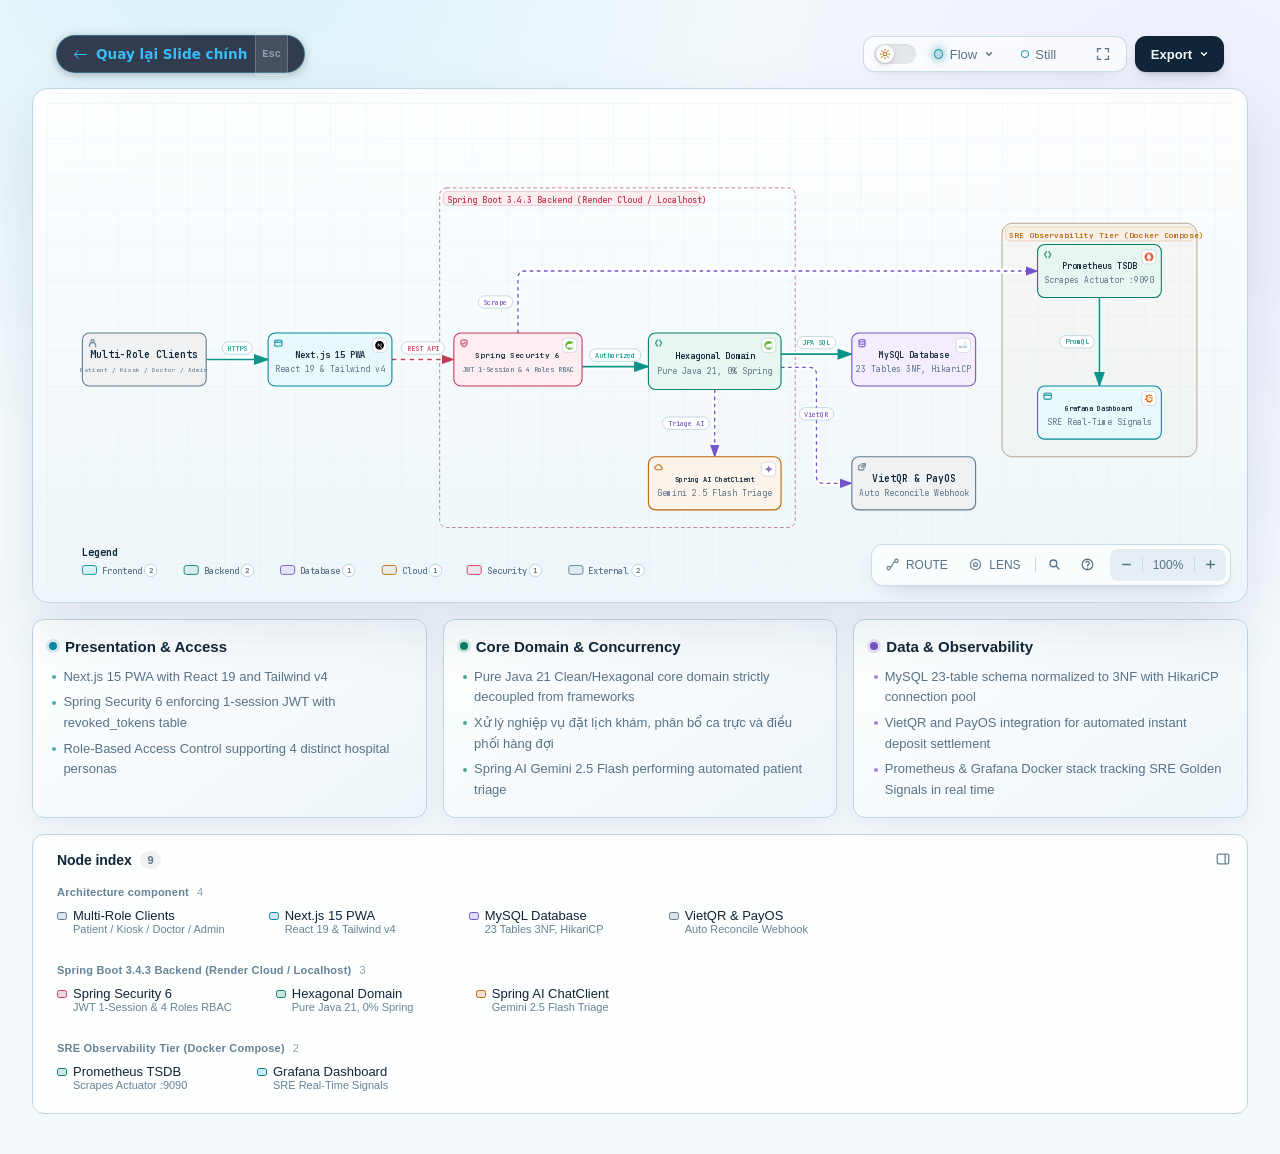
==== commit e4984943: "refactor(slides): simplify slides 1-6, remove CAS/dev terms, add conclusion slide 10" ====
--- a/b_Slide/medsched_archify_architecture.html
+++ b/b_Slide/medsched_archify_architecture.html
@@ -5458,10 +5458,6 @@
           <path data-graph-role="automatic-crossover-underlay" d="M 605 298.05 L 680 298.05" fill="none" stroke="var(--mask)" stroke-width="5.8" stroke-linecap="round" stroke-linejoin="round" pointer-events="none"/>
           <path data-edge-from="security_gw" data-edge-to="core_hexagonal" data-edge-label="Authorized" data-edge-key="2" data-edge-id="security-to-core" data-composition-points="605,298.05;680,298.05" data-composition-crossover="halo" data-composition-independent="true" d="M 605 298.05 L 680 298.05" class="a-emphasis" data-animate="edge" style="--step:2" stroke-width="1.8" marker-end="url(#arrowhead-emphasis)"/>
         </g>
-        <g data-graph-role="automatic-crossover" style="--step:3">
-          <path data-graph-role="automatic-crossover-underlay" d="M 755 260 L 755 180" fill="none" stroke="var(--mask)" stroke-width="5.5" stroke-linecap="round" stroke-linejoin="round" pointer-events="none"/>
-          <path data-edge-from="core_hexagonal" data-edge-to="atomic_cas" data-edge-label="CAS Lock" data-edge-key="3" data-edge-id="core-to-cas" data-composition-points="755,260;755,180" data-composition-crossover="halo" data-composition-independent="true" d="M 755 260 L 755 180" class="a-default" data-animate="edge" style="--step:3" stroke-width="1.5" marker-end="url(#arrowhead)"/>
-        </g>
         <g data-graph-role="automatic-crossover" style="--step:4">
           <path data-graph-role="automatic-crossover-underlay" d="M 755 324 L 755 400" fill="none" stroke="var(--mask)" stroke-width="5.5" stroke-linecap="round" stroke-linejoin="round" pointer-events="none"/>
           <path data-edge-from="core_hexagonal" data-edge-to="spring_ai" data-edge-label="Triage AI" data-edge-key="4" data-edge-id="core-to-ai" data-composition-points="755,324;755,400" data-composition-crossover="halo" data-composition-independent="true" d="M 755 324 L 755 400" class="a-dashed" data-animate="edge" style="--step:4" stroke-width="1.5" marker-end="url(#arrowhead-dashed)"/>
@@ -5550,18 +5546,6 @@
         <text data-detail="fine" x="755" y="316" class="t-backend" font-size="7" text-anchor="middle">Ports &amp; Adapters</text>
         </g>
 
-        <g id="node-atomic_cas" data-node-id="atomic_cas" data-node-label="Atomic CAS Engine" tabindex="0" role="button" aria-label="Focus Atomic CAS Engine, Optimistic Locking Concurrency, Spring Boot 3.4.3 Backend (Render Cloud / Localhost)" aria-pressed="false" data-node-kind="backend" data-node-sublabel="Optimistic Locking Concurrency" data-node-tag="Zero-Race 409" data-node-context="Spring Boot 3.4.3 Backend (Render Cloud / Localhost)">
-          <title>Atomic CAS Engine · Optimistic Locking Concurrency · Spring Boot 3.4.3 Backend (Render Cloud / Localhost) · Zero-Race 409</title>
-          <rect x="680" y="120" width="150" height="60" rx="8" class="c-mask"/>
-          <rect x="680" y="120" width="150" height="60" rx="8" class="c-backend" data-animate="node" style="--step:4" stroke-width="1.5"/>
-          <g aria-hidden="true" data-semantic-sigil="backend" class="semantic-sigil s-backend" transform="translate(686 126) scale(0.6875)">
-            <path d="M6 3 3 8l3 5M10 3l3 5-3 5"/>
-          </g>
-          <text data-node-label="" data-detail-anchor="" x="755" y="148" class="t-primary" font-size="11" font-weight="600" text-anchor="middle">Atomic CAS Engine</text>
-        <text data-detail="context" x="755" y="164" class="t-muted" font-size="7.8" text-anchor="middle">Optimistic Locking Concurrency</text>
-        <text data-detail="fine" x="755" y="172" class="t-backend" font-size="7" text-anchor="middle">Zero-Race 409</text>
-        </g>
-
         <g id="node-spring_ai" data-node-id="spring_ai" data-node-label="Spring AI ChatClient" tabindex="0" role="button" aria-label="Focus Spring AI ChatClient, Gemini 2.5 Flash Triage, Spring Boot 3.4.3 Backend (Render Cloud / Localhost), Google Gemini" aria-pressed="false" data-node-kind="cloud" data-node-sublabel="Gemini 2.5 Flash Triage" data-node-tag="Smart Triage" data-node-context="Spring Boot 3.4.3 Backend (Render Cloud / Localhost)" data-node-brand="Google Gemini" data-node-brand-id="google-gemini" data-node-brand-status="preset" data-node-brand-source="https://gemini.google.com">
           <title>Spring AI ChatClient · Gemini 2.5 Flash Triage · Spring Boot 3.4.3 Backend (Render Cloud / Localhost) · Smart Triage · Google Gemini</title>
           <rect x="680" y="400" width="150" height="60" rx="8" class="c-mask"/>
@@ -5579,8 +5563,8 @@
         <text data-detail="fine" x="755" y="452" class="t-cloud" font-size="7" text-anchor="middle">Smart Triage</text>
         </g>
 
-        <g id="node-database" data-node-id="database" data-node-label="MySQL / MariaDB" tabindex="0" role="button" aria-label="Focus MySQL / MariaDB, 23 Tables 3NF, HikariCP, Architecture component, MySQL" aria-pressed="false" data-node-kind="database" data-node-sublabel="23 Tables 3NF, HikariCP" data-node-tag="Port 3306" data-node-context="Architecture component" data-node-brand="MySQL" data-node-brand-id="mysql" data-node-brand-status="preset" data-node-brand-source="https://www.mysql.com/about/legal/logos.html">
-          <title>MySQL / MariaDB · 23 Tables 3NF, HikariCP · Architecture component · Port 3306 · MySQL</title>
+        <g id="node-database" data-node-id="database" data-node-label="MySQL Database" tabindex="0" role="button" aria-label="Focus MySQL Database, 23 Tables 3NF, HikariCP, Architecture component, MySQL" aria-pressed="false" data-node-kind="database" data-node-sublabel="23 Tables 3NF, HikariCP" data-node-tag="Port 3306" data-node-context="Architecture component" data-node-brand="MySQL" data-node-brand-id="mysql" data-node-brand-status="preset" data-node-brand-source="https://www.mysql.com/about/legal/logos.html">
+          <title>MySQL Database · 23 Tables 3NF, HikariCP · Architecture component · Port 3306 · MySQL</title>
           <rect x="910" y="260" width="140" height="60" rx="8" class="c-mask"/>
           <rect x="910" y="260" width="140" height="60" rx="8" class="c-database" data-animate="node" style="--step:6" stroke-width="1.5"/>
           <g aria-hidden="true" data-semantic-sigil="database" class="semantic-sigil s-database" transform="translate(916 266) scale(0.6875)">
@@ -5592,7 +5576,7 @@
             <path d="M16.405 5.501c-.115 0-.193.014-.274.033v.013h.014c.054.104.146.18.214.273.054.107.1.214.154.32l.014-.015c.094-.066.14-.172.14-.333-.04-.047-.046-.094-.08-.14-.04-.067-.126-.1-.18-.153zM5.77 18.695h-.927a50.854 50.854 0 00-.27-4.41h-.008l-1.41 4.41H2.45l-1.4-4.41h-.01a72.892 72.892 0 00-.195 4.41H0c.055-1.966.192-3.81.41-5.53h1.15l1.335 4.064h.008l1.347-4.064h1.095c.242 2.015.384 3.86.428 5.53zm4.017-4.08c-.378 2.045-.876 3.533-1.492 4.46-.482.716-1.01 1.073-1.583 1.073-.153 0-.34-.046-.566-.138v-.494c.11.017.24.026.386.026.268 0 .483-.075.647-.222.197-.18.295-.382.295-.605 0-.155-.077-.47-.23-.944L6.23 14.615h.91l.727 2.36c.164.536.233.91.205 1.123.4-1.064.678-2.227.835-3.483zm12.325 4.08h-2.63v-5.53h.885v4.85h1.745zm-3.32.135l-1.016-.5c.09-.076.177-.158.255-.25.433-.506.648-1.258.648-2.253 0-1.83-.718-2.746-2.155-2.746-.704 0-1.254.232-1.65.697-.43.508-.646 1.256-.646 2.245 0 .972.19 1.686.574 2.14.35.41.877.615 1.583.615.264 0 .506-.033.725-.098l1.325.772.36-.622zM15.5 17.588c-.225-.36-.337-.94-.337-1.736 0-1.393.424-2.09 1.27-2.09.443 0 .77.167.977.5.224.362.336.936.336 1.723 0 1.404-.424 2.108-1.27 2.108-.445 0-.77-.167-.978-.5zm-1.658-.425c0 .47-.172.856-.516 1.156-.344.3-.803.45-1.384.45-.543 0-1.064-.172-1.573-.515l.237-.476c.438.22.833.328 1.19.328.332 0 .593-.073.783-.22a.754.754 0 00.3-.615c0-.33-.23-.61-.648-.845-.388-.213-1.163-.657-1.163-.657-.422-.307-.632-.636-.632-1.177 0-.45.157-.81.47-1.085.315-.278.72-.415 1.22-.415.512 0 .98.136 1.4.41l-.213.476a2.726 2.726 0 00-1.064-.23c-.283 0-.502.068-.654.206a.685.685 0 00-.248.524c0 .328.234.61.666.85.393.215 1.187.67 1.187.67.433.305.648.63.648 1.168zm9.382-5.852c-.535-.014-.95.04-1.297.188-.1.04-.26.04-.274.167.055.053.063.14.11.214.08.134.218.313.346.407.14.11.28.216.427.31.26.16.555.255.81.416.145.094.293.213.44.313.073.05.12.14.214.172v-.02c-.046-.06-.06-.147-.105-.214-.067-.067-.134-.127-.2-.193a3.223 3.223 0 00-.695-.675c-.214-.146-.682-.35-.77-.595l-.013-.014c.146-.013.32-.066.46-.106.227-.06.435-.047.67-.106.106-.027.213-.06.32-.094v-.06c-.12-.12-.21-.283-.334-.395a8.867 8.867 0 00-1.104-.823c-.21-.134-.476-.22-.697-.334-.08-.04-.214-.06-.26-.127-.12-.146-.19-.34-.275-.514a17.69 17.69 0 01-.547-1.163c-.12-.262-.193-.523-.34-.763-.69-1.137-1.437-1.826-2.586-2.5-.247-.14-.543-.2-.856-.274-.167-.008-.334-.02-.5-.027-.11-.047-.216-.174-.31-.235-.38-.24-1.364-.76-1.644-.072-.18.434.267.862.422 1.082.115.153.26.328.34.5.047.116.06.235.107.356.106.294.207.622.347.897.073.14.153.287.247.413.054.073.146.107.167.227-.094.136-.1.334-.154.5-.24.757-.146 1.693.194 2.25.107.166.362.534.703.393.3-.12.234-.5.32-.835.02-.08.007-.133.048-.187v.015c.094.188.188.367.274.555.206.328.566.668.867.895.16.12.287.328.487.402v-.02h-.015c-.043-.058-.1-.086-.154-.133a3.445 3.445 0 01-.35-.4 8.76 8.76 0 01-.747-1.218c-.11-.21-.202-.436-.29-.643-.04-.08-.04-.2-.107-.24-.1.146-.247.273-.32.453-.127.288-.14.642-.188 1.01-.027.007-.014 0-.027.014-.214-.052-.287-.274-.367-.46-.2-.475-.233-1.238-.06-1.785.047-.14.247-.582.167-.716-.042-.127-.174-.2-.247-.303a2.478 2.478 0 01-.24-.427c-.16-.374-.24-.788-.414-1.162-.08-.173-.22-.354-.334-.513-.127-.18-.267-.307-.368-.52-.033-.073-.08-.194-.027-.274.014-.054.042-.075.094-.09.088-.072.335.022.422.062.247.1.455.194.662.334.094.066.195.193.315.226h.14c.214.047.455.014.655.073.355.114.675.28.962.46a5.953 5.953 0 012.085 2.286c.08.154.115.295.188.455.14.33.313.663.455.982.14.315.275.636.476.897.1.14.502.213.682.286.133.06.34.115.46.188.23.14.454.3.67.454.11.076.443.243.463.378z" transform="translate(3 3) scale(0.4166666666666667)" fill="#4479A1"/>
             <rect width="16" height="16" rx="4" class="brand-mark-frame"/>
           </g>
-          <text data-node-label="" data-detail-anchor="" x="980" y="288" class="t-primary" font-size="9.3" font-weight="600" text-anchor="middle">MySQL / MariaDB</text>
+          <text data-node-label="" data-detail-anchor="" x="980" y="288" class="t-primary" font-size="9.3" font-weight="600" text-anchor="middle">MySQL Database</text>
         <text data-detail="context" x="980" y="304" class="t-muted" font-size="9" text-anchor="middle">23 Tables 3NF, HikariCP</text>
         <text data-detail="fine" x="980" y="312" class="t-database" font-size="7" text-anchor="middle">Port 3306</text>
         </g>
@@ -5659,10 +5643,6 @@
         <g data-detail="context" data-edge-from="security_gw" data-edge-to="core_hexagonal" data-edge-label="Authorized" data-edge-key="2" data-edge-id="security-to-core">
           <rect x="613.5" y="278.05" width="58" height="14" rx="3" class="c-mask"/>
           <text x="642.5" y="288.05" class="t-edge-emphasis" font-size="8" text-anchor="middle">Authorized</text>
-        </g>
-        <g data-detail="context" data-edge-from="core_hexagonal" data-edge-to="atomic_cas" data-edge-label="CAS Lock" data-edge-key="3" data-edge-id="core-to-cas">
-          <rect x="730.8" y="240" width="48.4" height="14" rx="3" class="c-mask"/>
-          <text x="755" y="250" class="t-edge-default" font-size="8" text-anchor="middle">CAS Lock</text>
         </g>
         <g data-detail="context" data-edge-from="core_hexagonal" data-edge-to="spring_ai" data-edge-label="Triage AI" data-edge-key="4" data-edge-id="core-to-ai">
           <rect x="695.8" y="355" width="53.199999999999996" height="14" rx="3" class="c-mask"/>
@@ -5920,7 +5900,7 @@
         </div>
         <ul>
           <li>Pure Java 21 Clean/Hexagonal core domain strictly decoupled from frameworks</li>
-          <li>Atomic Compare-And-Swap (CAS) eliminating booking race conditions</li>
+          <li>Xử lý nghiệp vụ đặt lịch khám, phân bổ ca trực và điều phối hàng đợi</li>
           <li>Spring AI Gemini 2.5 Flash performing automated patient triage</li>
         </ul>
       </div>
